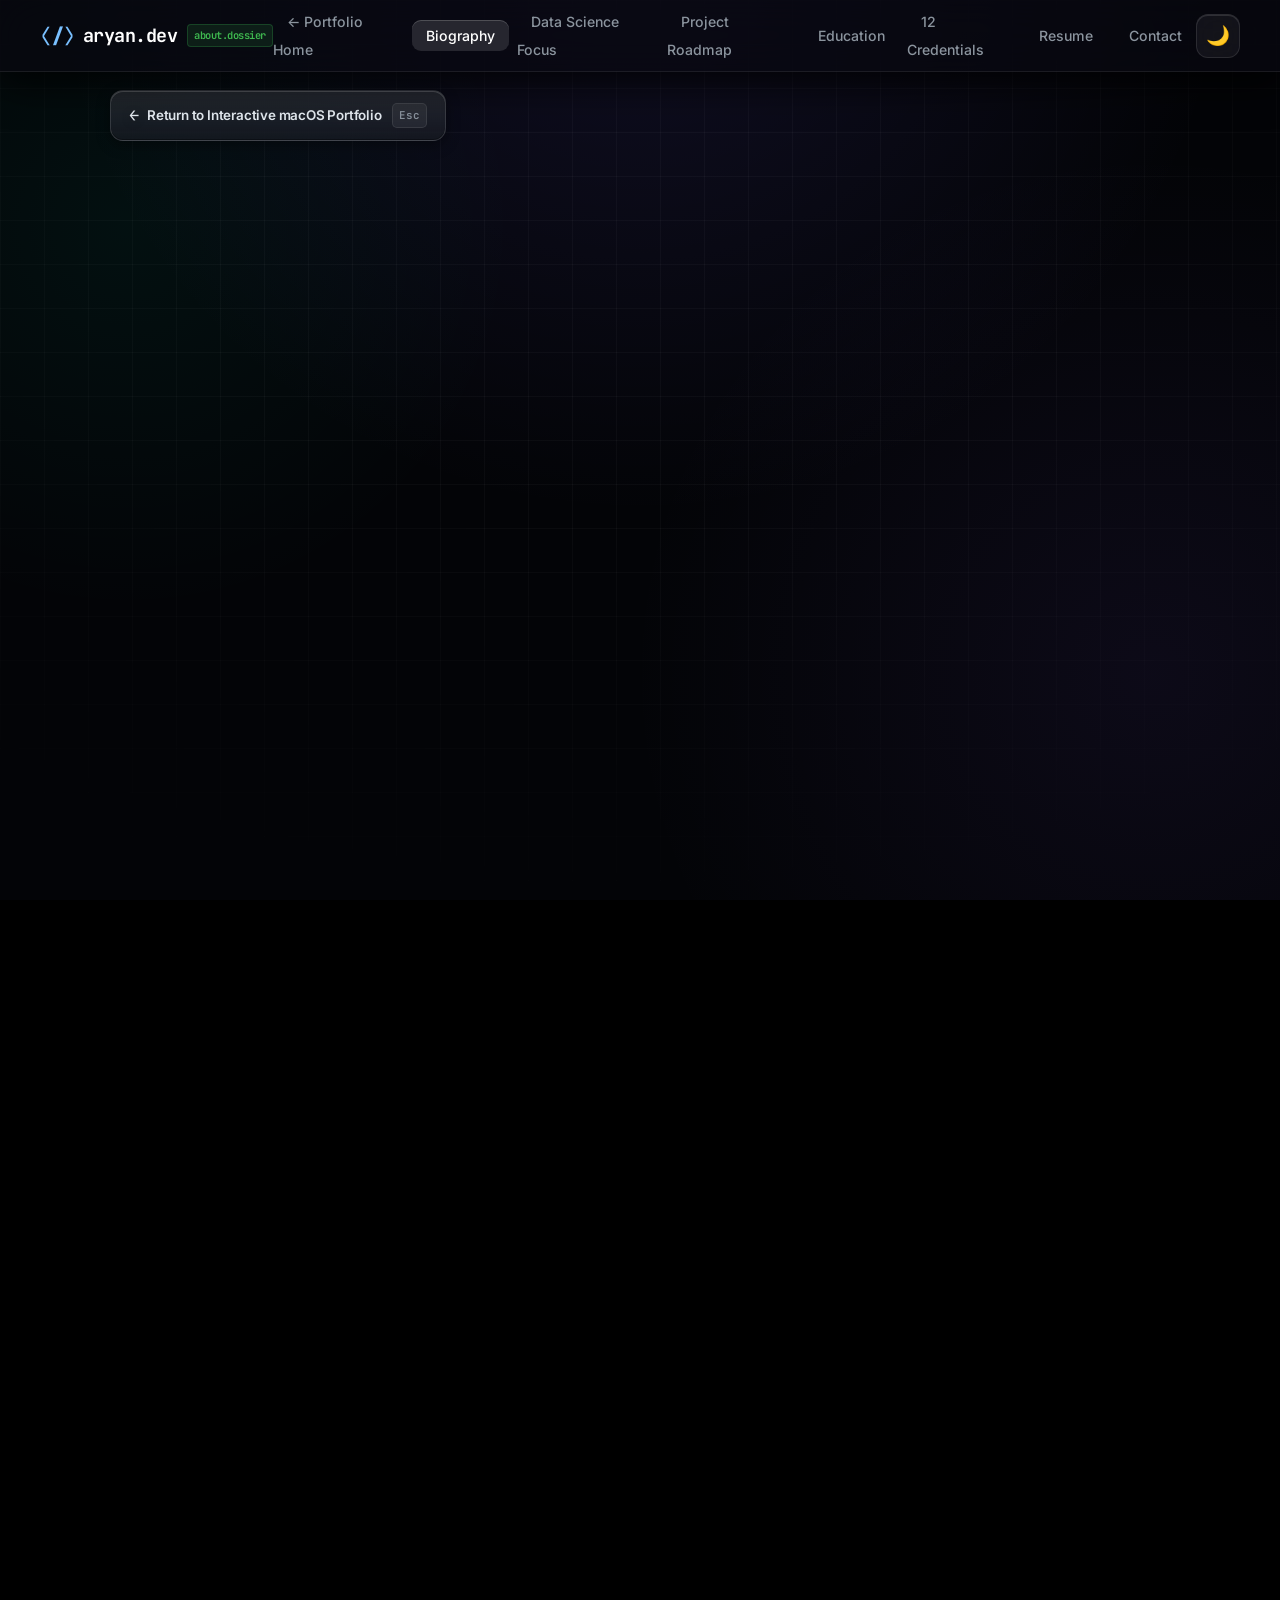
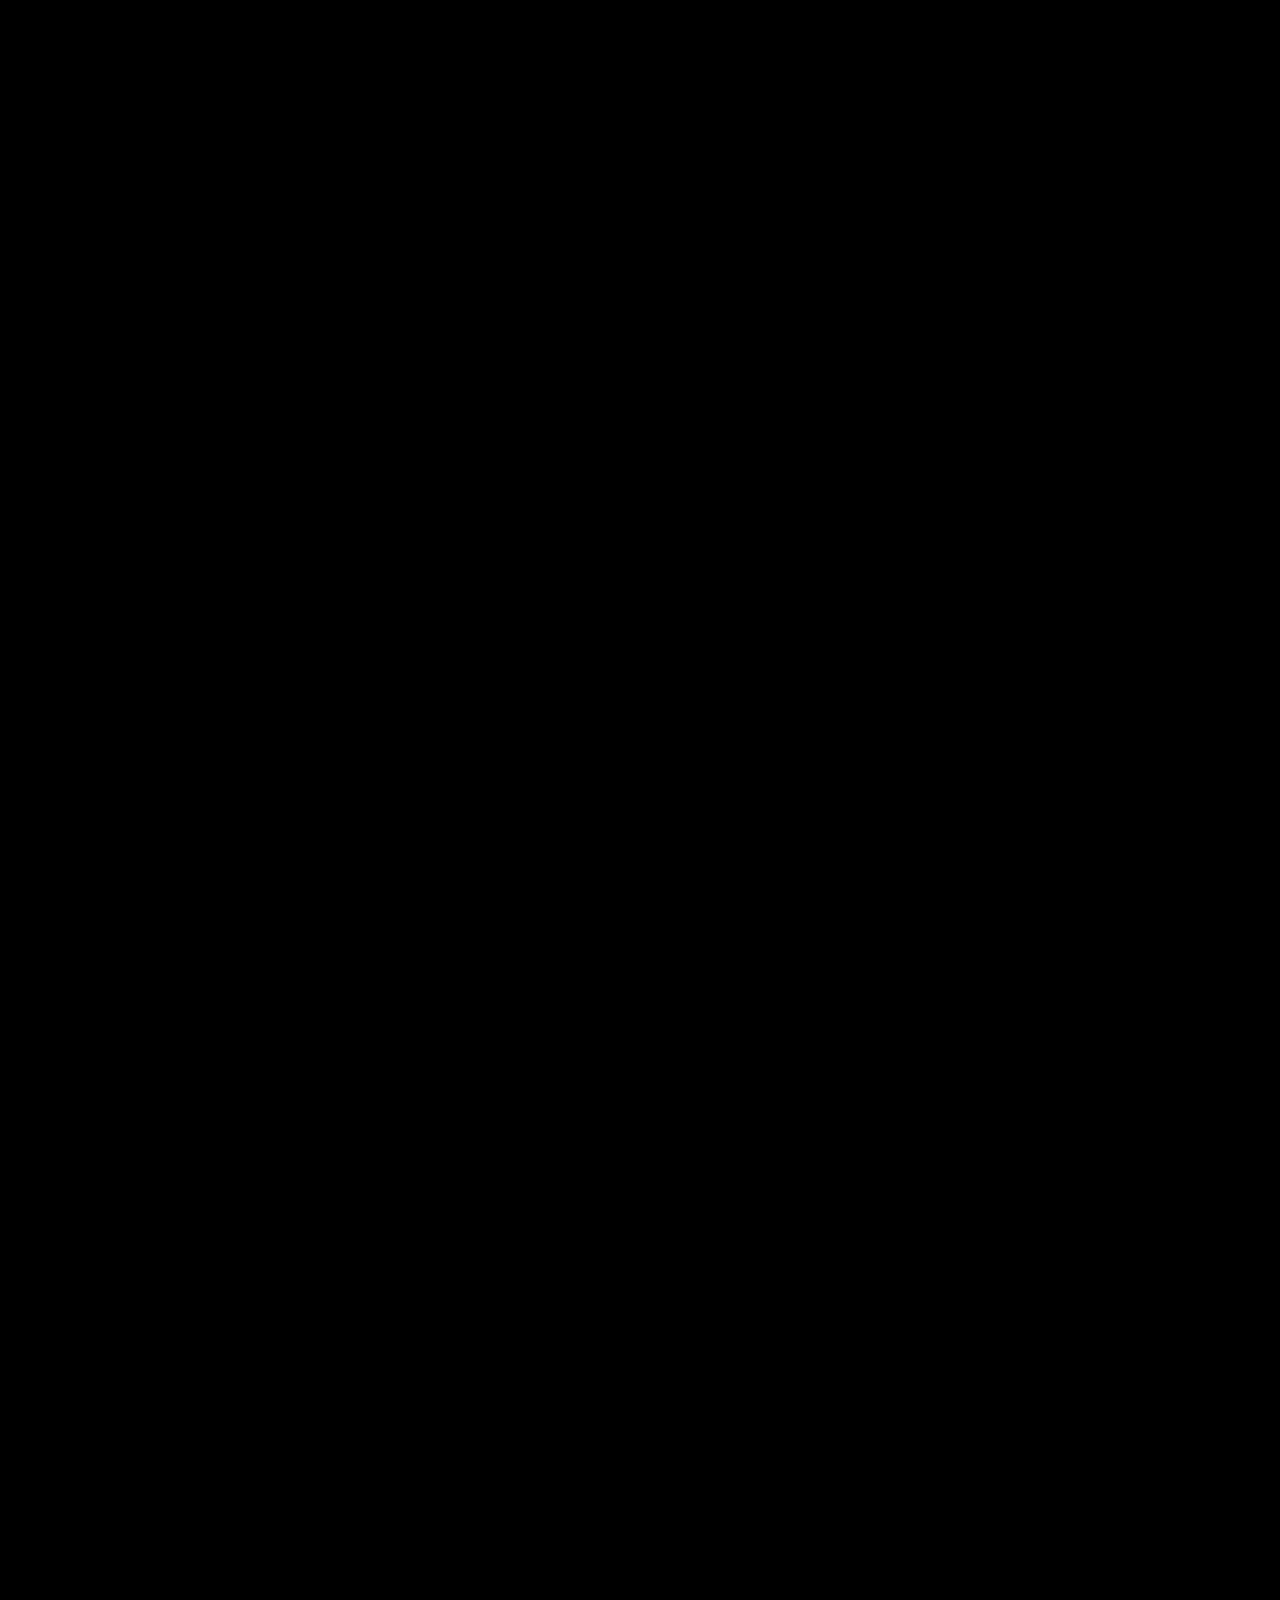
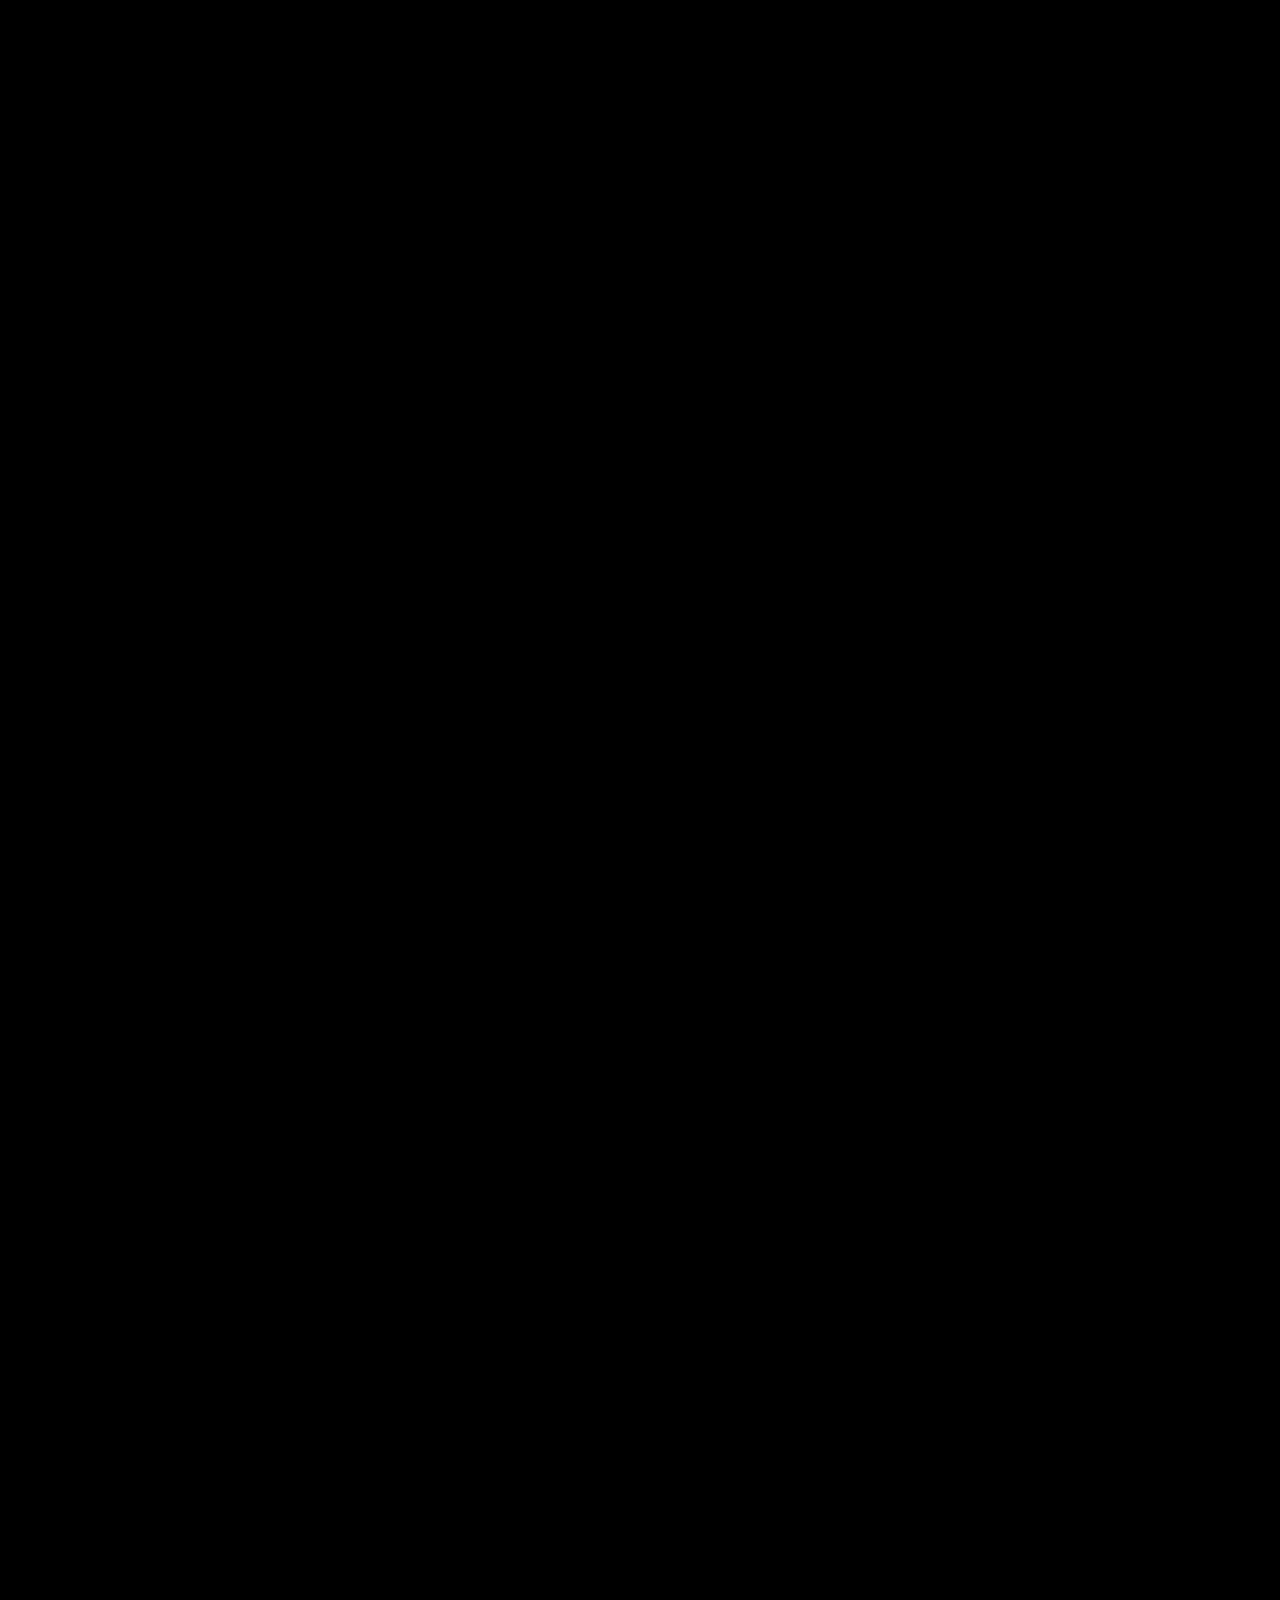
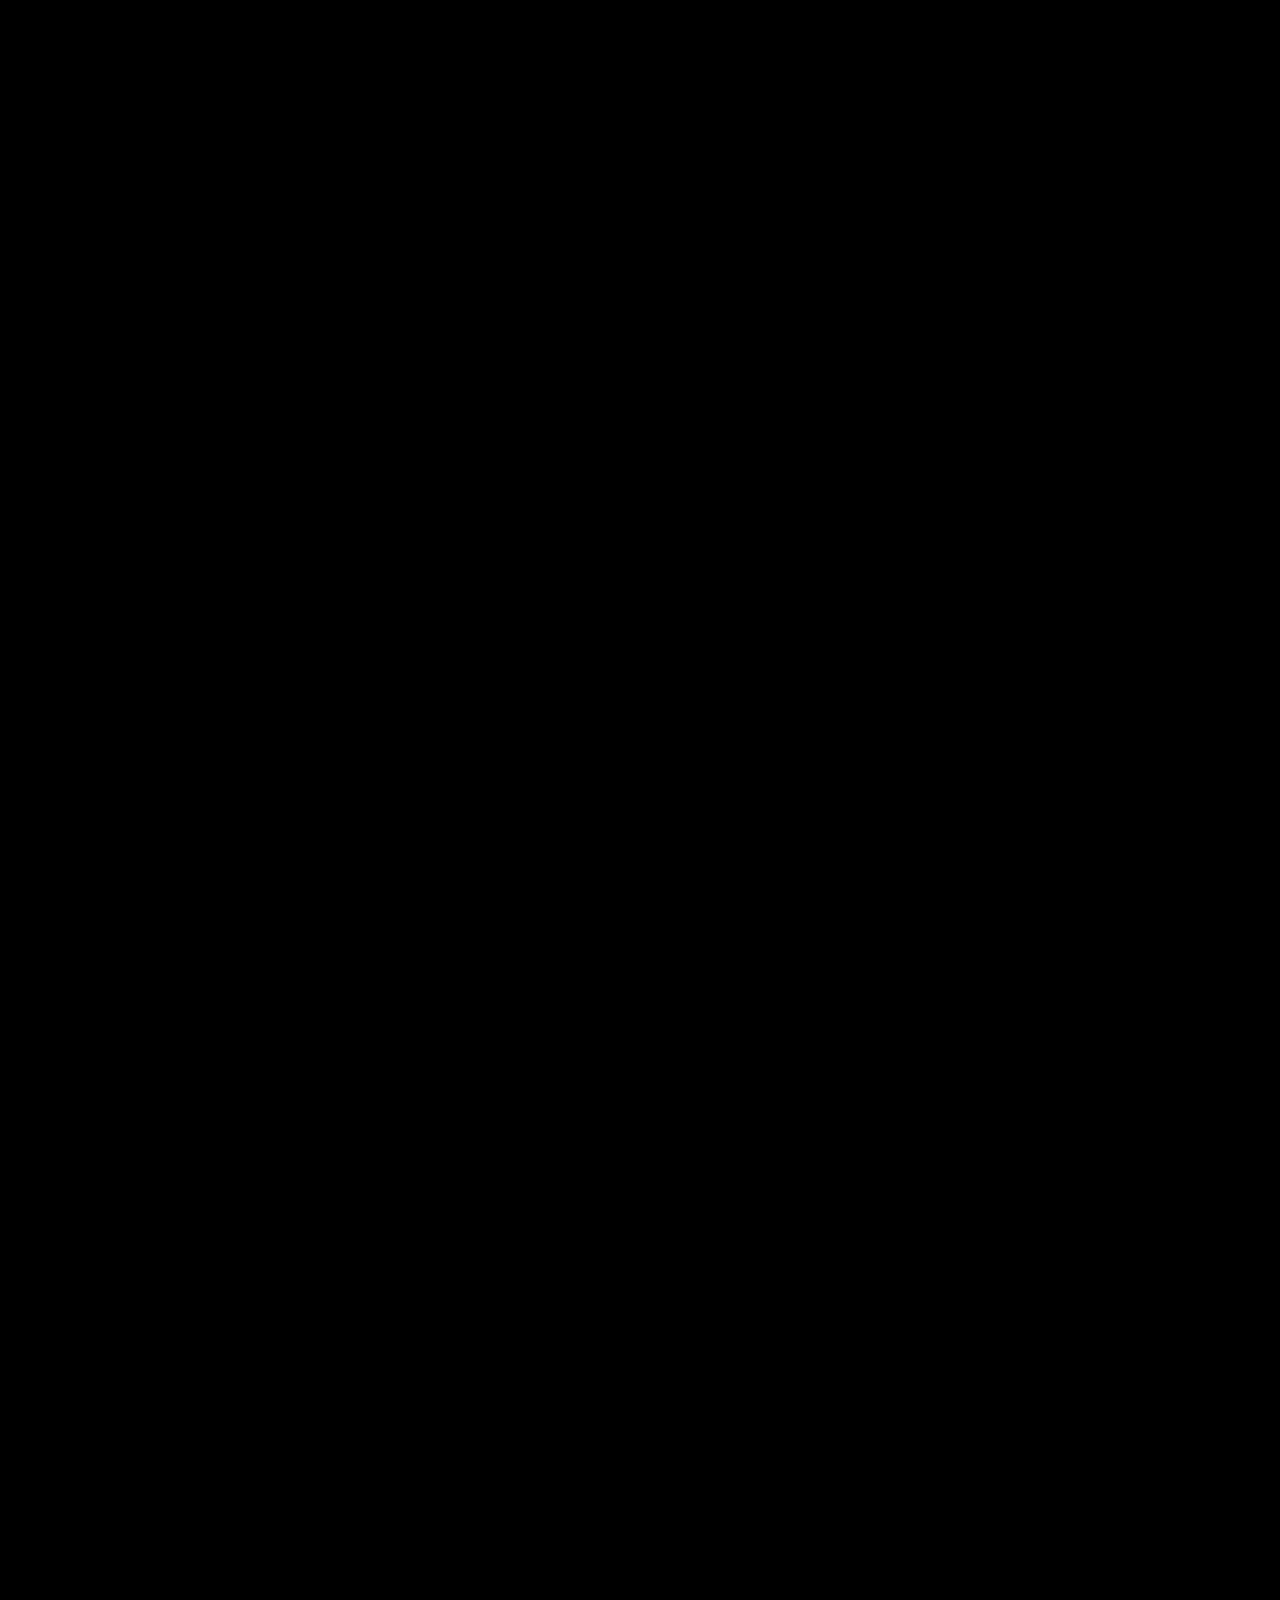
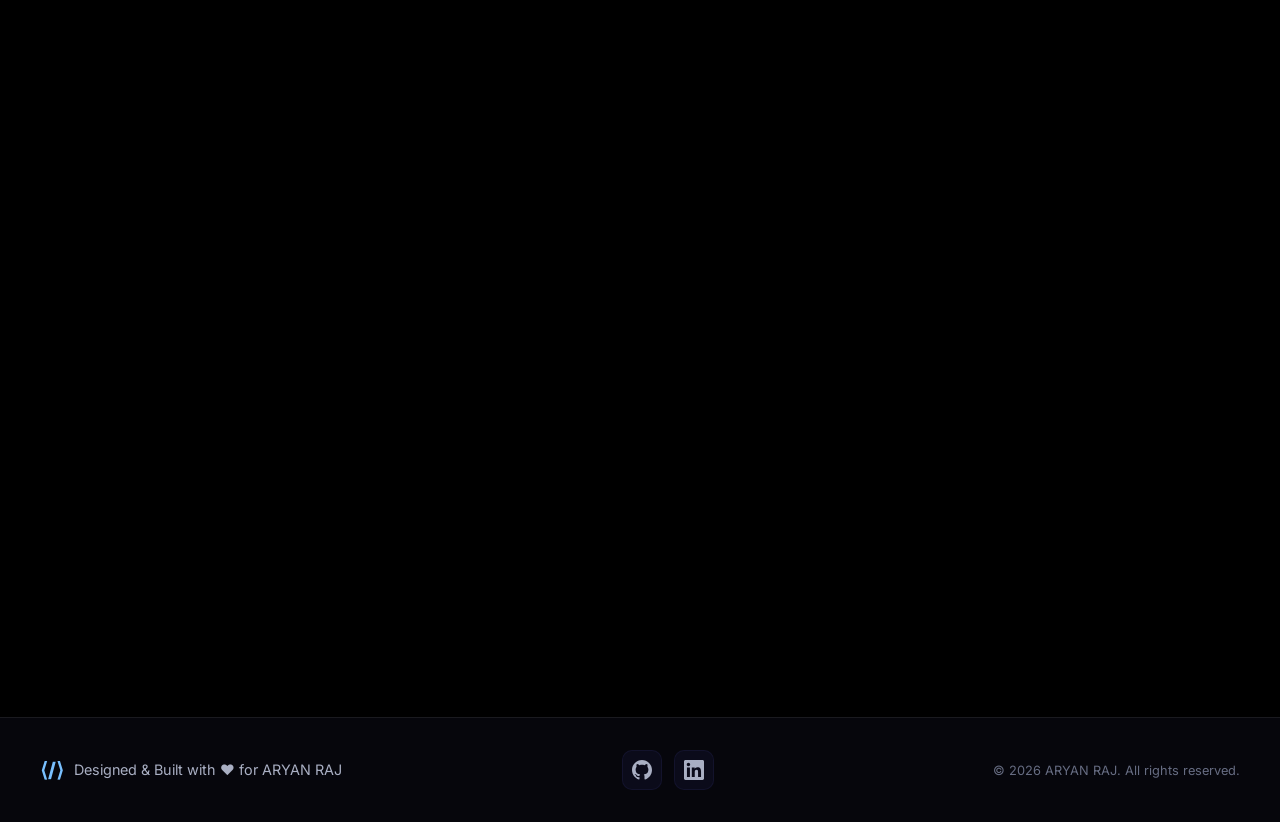
==== about.html @ e229675c "Add resume section, terminal resume modal viewer, Data Science career roadmap, and standalone about." ====
<!DOCTYPE html>
<html lang="en" data-theme="dark">

<head>
    <meta charset="UTF-8">
    <meta name="viewport" content="width=device-width, initial-scale=1.0, maximum-scale=5.0, viewport-fit=cover">
    <meta http-equiv="X-Content-Type-Options" content="nosniff">
    <meta name="referrer" content="strict-origin-when-cross-origin">
    <meta http-equiv="Permissions-Policy" content="camera=(), microphone=(), geolocation=()">
    <meta name="theme-color" content="#030407">
    <meta name="apple-mobile-web-app-capable" content="yes">
    <meta name="apple-mobile-web-app-status-bar-style" content="black-translucent">
    <meta name="description"
        content="Professional biography and career dossier of Aryan Raj — Aspiring Data Scientist, Data Analyst, and Software Engineer. B.Tech CSE (8.0 CGPA) at Techno India University, based in Noida Alpha 2.">
    <title>About Aryan Raj | Data Science, Analytics & Engineering Dossier</title>
    <link rel="preconnect" href="https://fonts.googleapis.com">
    <link rel="preconnect" href="https://fonts.gstatic.com" crossorigin>
    <link
        href="https://fonts.googleapis.com/css2?family=Fira+Code:wght@400;500;600;700&family=Inter:wght@300;400;500;600;700;800&family=JetBrains+Mono:wght@400;500;600;700&display=swap"
        rel="stylesheet">
    <link rel="icon" type="image/svg+xml" href="favicon.svg">
    <link rel="alternate icon" href="favicon.svg">
    <link rel="stylesheet" href="style.css">
</head>

<body>
    <!-- Clean High-Performance macOS / Vercel Grid Background (Zero Lag) -->
    <div class="bg-clean-grid">
        <div class="ambient-glow"></div>
        <div class="grid-mesh"></div>
    </div>

    <!-- Navigation Bar -->
    <nav class="navbar glass" id="navbar">
        <div class="nav-brand">
            <span class="brand-icon">⟨/⟩</span>
            <span class="brand-text">aryan.dev</span>
            <span class="brand-badge">about.dossier</span>
        </div>
        <ul class="nav-links" id="navLinks">
            <li><a href="index.html#home" class="nav-link">← Portfolio Home</a></li>
            <li><a href="#dossier-bio" class="nav-link active">Biography</a></li>
            <li><a href="#dossier-ds" class="nav-link">Data Science Focus</a></li>
            <li><a href="#dossier-roadmap" class="nav-link">Project Roadmap</a></li>
            <li><a href="#dossier-education" class="nav-link">Education</a></li>
            <li><a href="#dossier-credentials" class="nav-link">12 Credentials</a></li>
            <li><a href="#dossier-resume" class="nav-link">Resume</a></li>
            <li><a href="#dossier-contact" class="nav-link">Contact</a></li>
        </ul>
        <div class="nav-actions">
            <button class="theme-toggle glass-btn" id="themeToggle" aria-label="Toggle theme">
                <span class="toggle-icon">🌙</span>
            </button>
            <button class="hamburger" id="hamburger" aria-label="Menu">
                <span></span><span></span><span></span>
            </button>
        </div>
    </nav>

    <!-- Main Container -->
    <main class="about-main-wrapper" style="padding-top: 90px; padding-bottom: 70px;">
        <div class="section-container" style="max-width: 1100px; margin: 0 auto; padding: 0 20px;">

            <!-- Back to Portfolio Bar -->
            <div style="margin-bottom: 24px;">
                <a href="index.html" class="btn-crystal ripple-btn" style="display: inline-flex; align-items: center; gap: 8px; font-size: 0.84rem;">
                    <span class="btn-icon">←</span>
                    <span class="btn-text">Return to Interactive macOS Portfolio</span>
                    <span class="btn-kbd">Esc</span>
                </a>
            </div>

            <!-- Hero Dossier Header -->
            <div class="glass-card reveal-up" style="margin-bottom: 35px; border: 1px solid rgba(56, 189, 248, 0.22); overflow: hidden;">
                <div class="mac-window-bar">
                    <div class="mac-dots">
                        <span class="mac-dot red"></span>
                        <span class="mac-dot yellow"></span>
                        <span class="mac-dot green"></span>
                    </div>
                    <span class="mac-path">~/dossier/aryan_raj_profile.json</span>
                    <span class="mac-tag">Verified Professional Profile</span>
                </div>

                <div style="padding: 32px 30px;">
                    <div style="display: flex; flex-wrap: wrap; align-items: center; justify-content: space-between; gap: 20px; margin-bottom: 24px;">
                        <div>
                            <span class="section-tag glass" style="display: inline-flex; margin-bottom: 12px; font-size: 0.78rem;">
                                🎯 PRIMARY FOCUS: DATA SCIENCE &amp; ANALYTICS ENGINEERING
                            </span>
                            <h1 style="font-size: clamp(2rem, 4vw, 2.8rem); font-weight: 800; color: #ffffff; letter-spacing: -0.02em; margin-bottom: 8px;">
                                ARYAN RAJ
                            </h1>
                            <p style="font-size: 1.08rem; color: #38bdf8; font-weight: 500; font-family: 'JetBrains Mono', monospace;">
                                Aspiring Data Scientist • Data Analyst • Machine Learning Engineer
                            </p>
                        </div>
                        <div style="display: flex; flex-wrap: wrap; gap: 10px;">
                            <a href="resume_aryan_raj.jpg" download="Aryan_Raj_Resume.jpg" class="btn-crystal primary ripple-btn">
                                <span class="btn-icon">📥</span>
                                <span class="btn-text">Download Resume</span>
                                <span class="btn-kbd">⌘D</span>
                            </a>
                            <a href="#dossier-resume" class="btn-crystal secondary ripple-btn">
                                <span class="btn-icon">📄</span>
                                <span class="btn-text">View Document</span>
                            </a>
                        </div>
                    </div>

                    <!-- Key Metrics Grid -->
                    <div style="display: grid; grid-template-columns: repeat(auto-fit, minmax(210px, 1fr)); gap: 14px; margin-top: 10px;">
                        <div style="padding: 16px; border-radius: 10px; background: rgba(255, 255, 255, 0.02); border: 1px solid rgba(255, 255, 255, 0.06);">
                            <div style="font-size: 0.76rem; color: #94a3b8; font-family: 'JetBrains Mono', monospace; margin-bottom: 4px;">INSTITUTION</div>
                            <div style="font-size: 0.96rem; font-weight: 600; color: #f8fafc;">Techno India University</div>
                            <div style="font-size: 0.78rem; color: #64748b;">B.Tech CSE (2022–2026)</div>
                        </div>

                        <div style="padding: 16px; border-radius: 10px; background: rgba(255, 255, 255, 0.02); border: 1px solid rgba(255, 255, 255, 0.06);">
                            <div style="font-size: 0.76rem; color: #94a3b8; font-family: 'JetBrains Mono', monospace; margin-bottom: 4px;">ACADEMIC STANDING</div>
                            <div style="font-size: 0.96rem; font-weight: 600; color: #34d399;">8.0 / 10 CGPA</div>
                            <div style="font-size: 0.78rem; color: #64748b;">7th Semester Active</div>
                        </div>

                        <div style="padding: 16px; border-radius: 10px; background: rgba(255, 255, 255, 0.02); border: 1px solid rgba(255, 255, 255, 0.06);">
                            <div style="font-size: 0.76rem; color: #94a3b8; font-family: 'JetBrains Mono', monospace; margin-bottom: 4px;">CURRENT LOCATION</div>
                            <div style="font-size: 0.96rem; font-weight: 600; color: #f8fafc;">Noida, Alpha 2, India</div>
                            <div style="font-size: 0.78rem; color: #64748b;">Open to Relocation / Hybrid / Remote</div>
                        </div>

                        <div style="padding: 16px; border-radius: 10px; background: rgba(255, 255, 255, 0.02); border: 1px solid rgba(255, 255, 255, 0.06);">
                            <div style="font-size: 0.76rem; color: #94a3b8; font-family: 'JetBrains Mono', monospace; margin-bottom: 4px;">VERIFIED CREDENTIALS</div>
                            <div style="font-size: 0.96rem; font-weight: 600; color: #818cf8;">12 Certifications</div>
                            <div style="font-size: 0.78rem; color: #64748b;">IIT BHU, IBM, Tata, Siemens, HPE</div>
                        </div>
                    </div>
                </div>
            </div>

            <!-- Section 1: Executive Professional Biography -->
            <section id="dossier-bio" style="margin-bottom: 45px;">
                <div class="glass-card reveal-up" style="padding: 30px;">
                    <div class="mac-window-bar" style="margin: -30px -30px 24px -30px;">
                        <div class="mac-dots">
                            <span class="mac-dot red"></span>
                            <span class="mac-dot yellow"></span>
                            <span class="mac-dot green"></span>
                        </div>
                        <span class="mac-path">~/biography/executive_summary.md</span>
                        <span class="mac-tag">About Aryan Raj</span>
                    </div>

                    <h2 style="font-size: 1.55rem; font-weight: 700; color: #ffffff; margin-bottom: 16px;">
                        Engineering with Precision: From Raw Data to Strategic Intelligence
                    </h2>

                    <div style="font-size: 0.96rem; color: #cbd5e1; line-height: 1.8; display: flex; flex-direction: column; gap: 16px;">
                        <p>
                            Hello! I am <strong style="color: #38bdf8;">Aryan Raj</strong>, a final-year Computer Science &amp; Engineering undergraduate (7th Semester) at <strong style="color: #ffffff;">Techno India University</strong> with an academic record of <strong style="color: #34d399;">8.0 CGPA</strong>, currently residing in <strong style="color: #ffffff;">Noida, Alpha 2, India</strong>.
                        </p>
                        <p>
                            Over the course of my engineering journey, I have cultivated a strong foundation in both core software engineering principles and modern data systems. While I have built full-stack applications and explored distributed architectures, my true passion and technical dedication lie in <strong style="color: #ffffff;">Data Science, Data Analytics, and Machine Learning</strong>.
                        </p>
                        <p>
                            In today's digital landscape, enterprise systems generate an unprecedented volume of data. However, data without context, structure, and rigorous statistical modeling is merely overhead. My engineering focus is centered on converting complex, unstructured datasets into clean, actionable intelligence that drives high-stakes business decisions, uncovers behavioral anomalies, and automates predictive workflows.
                        </p>
                        <div style="padding: 18px 22px; border-radius: 10px; background: rgba(56, 189, 248, 0.05); border-left: 3px solid #38bdf8; margin: 8px 0;">
                            <span style="font-size: 0.95rem; font-style: italic; color: #e2e8f0;">
                                "My goal is not merely to train machine learning models, but to construct robust, interpretable analytical pipelines that solve genuine business problems with measurable impact."
                            </span>
                        </div>
                        <p>
                            With hands-on experience gained from prestigious programs including the <strong style="color: #ffffff;">Eisystems &amp; IIT BHU Artificial Intelligence Internship (Grade A)</strong>, <strong style="color: #ffffff;">IBM AI &amp; Prompt Engineering certification</strong>, and <strong style="color: #ffffff;">Tata Group Business &amp; Data Analytics Simulation</strong>, I bring an analytical, disciplined, and code-first mindset to modern data teams.
                        </p>
                    </div>
                </div>
            </section>

            <!-- Section 2: Data Science & Analytics Engineering Arsenal -->
            <section id="dossier-ds" style="margin-bottom: 45px;">
                <div class="glass-card reveal-up" style="padding: 30px;">
                    <div class="mac-window-bar" style="margin: -30px -30px 24px -30px;">
                        <div class="mac-dots">
                            <span class="mac-dot red"></span>
                            <span class="mac-dot yellow"></span>
                            <span class="mac-dot green"></span>
                        </div>
                        <span class="mac-path">~/specialization/data_science_arsenal.py</span>
                        <span class="mac-tag">Technical Competencies</span>
                    </div>

                    <div style="margin-bottom: 24px;">
                        <span class="section-tag glass" style="margin-bottom: 10px; display: inline-flex;">The Technical Foundation</span>
                        <h2 style="font-size: 1.55rem; font-weight: 700; color: #ffffff; margin-bottom: 10px;">
                            Why Data Science &amp; Data Analytics?
                        </h2>
                        <p style="font-size: 0.94rem; color: #94a3b8; line-height: 1.65;">
                            My technical toolkit is specifically structured around the end-to-end data lifecycle: from ingestion, cleaning, and exploratory data analysis (EDA), through statistical modeling, feature engineering, and predictive deployment.
                        </p>
                    </div>

                    <!-- 5 Technical Pillars -->
                    <div style="display: grid; grid-template-columns: repeat(auto-fit, minmax(280px, 1fr)); gap: 18px; margin-bottom: 24px;">
                        <!-- Pillar 1: Python & Scientific Computing -->
                        <div class="ds-pillar" style="background: rgba(255, 255, 255, 0.02); border: 1px solid rgba(255, 255, 255, 0.08); padding: 22px; border-radius: 12px;">
                            <div class="pillar-icon">🐍</div>
                            <h3 style="font-size: 1.05rem; font-weight: 700; color: #38bdf8; margin-bottom: 8px;">1. Python &amp; Scientific Stack</h3>
                            <p style="font-size: 0.86rem; color: #cbd5e1; line-height: 1.6; margin-bottom: 12px;">
                                Proficient in writing vectorized, high-performance data processing pipelines using Python's primary computational packages.
                            </p>
                            <div class="skill-tags" style="display: flex; flex-wrap: wrap; gap: 6px;">
                                <span class="skill-tag">Python 3.12</span>
                                <span class="skill-tag">Pandas</span>
                                <span class="skill-tag">NumPy</span>
                                <span class="skill-tag">SciPy</span>
                                <span class="skill-tag">Jupyter Labs</span>
                            </div>
                        </div>

                        <!-- Pillar 2: SQL & Database Engineering -->
                        <div class="ds-pillar" style="background: rgba(255, 255, 255, 0.02); border: 1px solid rgba(255, 255, 255, 0.08); padding: 22px; border-radius: 12px;">
                            <div class="pillar-icon">💾</div>
                            <h3 style="font-size: 1.05rem; font-weight: 700; color: #34d399; margin-bottom: 8px;">2. Advanced SQL &amp; Data Warehousing</h3>
                            <p style="font-size: 0.86rem; color: #cbd5e1; line-height: 1.6; margin-bottom: 12px;">
                                Writing robust analytical SQL queries, executing complex multi-table joins, window functions, CTEs, and aggregation pipelines.
                            </p>
                            <div class="skill-tags" style="display: flex; flex-wrap: wrap; gap: 6px;">
                                <span class="skill-tag">PostgreSQL</span>
                                <span class="skill-tag">MySQL</span>
                                <span class="skill-tag">Window Functions</span>
                                <span class="skill-tag">CTEs</span>
                                <span class="skill-tag">Query Optimization</span>
                            </div>
                        </div>

                        <!-- Pillar 3: Data Visualization & BI -->
                        <div class="ds-pillar" style="background: rgba(255, 255, 255, 0.02); border: 1px solid rgba(255, 255, 255, 0.08); padding: 22px; border-radius: 12px;">
                            <div class="pillar-icon">📊</div>
                            <h3 style="font-size: 1.05rem; font-weight: 700; color: #f59e0b; margin-bottom: 8px;">3. Data Visualization &amp; BI</h3>
                            <p style="font-size: 0.86rem; color: #cbd5e1; line-height: 1.6; margin-bottom: 12px;">
                                Communicating quantitative insights visually through interactive dashboards and publication-grade statistical charts.
                            </p>
                            <div class="skill-tags" style="display: flex; flex-wrap: wrap; gap: 6px;">
                                <span class="skill-tag">Matplotlib</span>
                                <span class="skill-tag">Seaborn</span>
                                <span class="skill-tag">Plotly</span>
                                <span class="skill-tag">Power BI</span>
                                <span class="skill-tag">KPI Dashboards</span>
                            </div>
                        </div>

                        <!-- Pillar 4: Applied Machine Learning -->
                        <div class="ds-pillar" style="background: rgba(255, 255, 255, 0.02); border: 1px solid rgba(255, 255, 255, 0.08); padding: 22px; border-radius: 12px;">
                            <div class="pillar-icon">🧠</div>
                            <h3 style="font-size: 1.05rem; font-weight: 700; color: #818cf8; margin-bottom: 8px;">4. Applied Machine Learning</h3>
                            <p style="font-size: 0.86rem; color: #cbd5e1; line-height: 1.6; margin-bottom: 12px;">
                                Supervised and unsupervised learning, hyperparameter tuning, model evaluation (ROC-AUC, F1-Score, RMSE), and feature importance.
                            </p>
                            <div class="skill-tags" style="display: flex; flex-wrap: wrap; gap: 6px;">
                                <span class="skill-tag">Scikit-Learn</span>
                                <span class="skill-tag">Linear / Logistic Reg</span>
                                <span class="skill-tag">Random Forests</span>
                                <span class="skill-tag">K-Means</span>
                                <span class="skill-tag">Cross-Validation</span>
                            </div>
                        </div>

                        <!-- Pillar 5: Generative AI & Automation -->
                        <div class="ds-pillar" style="background: rgba(255, 255, 255, 0.02); border: 1px solid rgba(255, 255, 255, 0.08); padding: 22px; border-radius: 12px;">
                            <div class="pillar-icon">⚡</div>
                            <h3 style="font-size: 1.05rem; font-weight: 700; color: #ec4899; margin-bottom: 8px;">5. AI Integration &amp; Automation</h3>
                            <p style="font-size: 0.86rem; color: #cbd5e1; line-height: 1.6; margin-bottom: 12px;">
                                Integrating modern LLM APIs, vector representations, retrieval-augmented systems, and automated web scrapers for real-time intelligence.
                            </p>
                            <div class="skill-tags" style="display: flex; flex-wrap: wrap; gap: 6px;">
                                <span class="skill-tag">Gemini API</span>
                                <span class="skill-tag">OpenAI API</span>
                                <span class="skill-tag">Prompt Engineering</span>
                                <span class="skill-tag">BeautifulSoup</span>
                                <span class="skill-tag">REST APIs</span>
                            </div>
                        </div>
                    </div>
                </div>
            </section>

            <!-- Section 3: Strategic Data Science & Analytics Project Roadmap -->
            <section id="dossier-roadmap" style="margin-bottom: 45px;">
                <div class="glass-card reveal-up" style="padding: 30px;">
                    <div class="mac-window-bar" style="margin: -30px -30px 24px -30px;">
                        <div class="mac-dots">
                            <span class="mac-dot red"></span>
                            <span class="mac-dot yellow"></span>
                            <span class="mac-dot green"></span>
                        </div>
                        <span class="mac-path">~/roadmap/data_science_portfolio_projects.py</span>
                        <span class="mac-tag">Active &amp; Planned Initiatives</span>
                    </div>

                    <div style="margin-bottom: 24px;">
                        <span class="section-tag glass" style="margin-bottom: 10px; display: inline-flex;">Hands-On Engineering</span>
                        <h2 style="font-size: 1.55rem; font-weight: 700; color: #ffffff; margin-bottom: 10px;">
                            Data Science &amp; Analytics Project Roadmap
                        </h2>
                        <p style="font-size: 0.94rem; color: #94a3b8; line-height: 1.65;">
                            Because my primary career objective is securing high-impact roles as a <strong style="color: #ffffff;">Data Scientist</strong> or <strong style="color: #ffffff;">Data Analyst</strong>, I am actively engineering specialized end-to-end analytical solutions demonstrating full mastery of the data lifecycle.
                        </p>
                    </div>

                    <div style="display: grid; grid-template-columns: repeat(auto-fit, minmax(320px, 1fr)); gap: 20px;">
                        <!-- Project 1 -->
                        <div style="padding: 22px; border-radius: 12px; background: rgba(56, 189, 248, 0.03); border: 1px solid rgba(56, 189, 248, 0.16);">
                            <div style="display: flex; align-items: center; justify-content: space-between; margin-bottom: 12px;">
                                <span style="font-size: 0.78rem; font-family: 'JetBrains Mono', monospace; color: #38bdf8; font-weight: 600;">PROJECT 01 • PREDICTIVE ML</span>
                                <span style="font-size: 0.74rem; background: rgba(56, 189, 248, 0.12); color: #38bdf8; padding: 2px 8px; border-radius: 12px;">In Active Build</span>
                            </div>
                            <h3 style="font-size: 1.15rem; font-weight: 700; color: #ffffff; margin-bottom: 8px;">
                                Customer Churn &amp; Lifetime Value Prediction Engine
                            </h3>
                            <p style="font-size: 0.88rem; color: #94a3b8; line-height: 1.6; margin-bottom: 14px;">
                                An end-to-end predictive modeling system analyzing customer transaction history, contract length, and support logs to identify churn risks with precision. Includes feature attribution via SHAP values and an interactive web dashboard for business stakeholders.
                            </p>
                            <div style="font-size: 0.82rem; color: #cbd5e1; font-family: 'JetBrains Mono', monospace; margin-bottom: 10px;">
                                <strong style="color: #38bdf8;">Stack:</strong> Python • Pandas • Scikit-Learn • XGBoost • Seaborn • Streamlit
                            </div>
                        </div>

                        <!-- Project 2 -->
                        <div style="padding: 22px; border-radius: 12px; background: rgba(52, 211, 153, 0.03); border: 1px solid rgba(52, 211, 153, 0.16);">
                            <div style="display: flex; align-items: center; justify-content: space-between; margin-bottom: 12px;">
                                <span style="font-size: 0.78rem; font-family: 'JetBrains Mono', monospace; color: #34d399; font-weight: 600;">PROJECT 02 • ANALYTICS &amp; SQL</span>
                                <span style="font-size: 0.74rem; background: rgba(52, 211, 153, 0.12); color: #34d399; padding: 2px 8px; border-radius: 12px;">ETL &amp; Warehousing</span>
                            </div>
                            <h3 style="font-size: 1.15rem; font-weight: 700; color: #ffffff; margin-bottom: 8px;">
                                Enterprise Sales Intelligence &amp; Revenue Forecasting Pipeline
                            </h3>
                            <p style="font-size: 0.88rem; color: #94a3b8; line-height: 1.6; margin-bottom: 14px;">
                                Relational data pipeline built on PostgreSQL featuring optimized CTEs and window queries to calculate rolling revenue, customer acquisition cost (CAC), and cohort retention. Integrated with statistical time-series forecasting to model projected Q4 revenue.
                            </p>
                            <div style="font-size: 0.82rem; color: #cbd5e1; font-family: 'JetBrains Mono', monospace; margin-bottom: 10px;">
                                <strong style="color: #34d399;">Stack:</strong> PostgreSQL • Advanced SQL • Pandas • Statsmodels • Power BI
                            </div>
                        </div>

                        <!-- Project 3 -->
                        <div style="padding: 22px; border-radius: 12px; background: rgba(129, 140, 248, 0.03); border: 1px solid rgba(129, 140, 248, 0.16);">
                            <div style="display: flex; align-items: center; justify-content: space-between; margin-bottom: 12px;">
                                <span style="font-size: 0.78rem; font-family: 'JetBrains Mono', monospace; color: #818cf8; font-weight: 600;">PROJECT 03 • GENAI &amp; RAG</span>
                                <span style="font-size: 0.74rem; background: rgba(129, 140, 248, 0.12); color: #818cf8; padding: 2px 8px; border-radius: 12px;">AI Assistant</span>
                            </div>
                            <h3 style="font-size: 1.15rem; font-weight: 700; color: #ffffff; margin-bottom: 8px;">
                                Autonomous Financial Document Query &amp; Synthesis System
                            </h3>
                            <p style="font-size: 0.88rem; color: #94a3b8; line-height: 1.6; margin-bottom: 14px;">
                                A Retrieval-Augmented Generation (RAG) assistant empowering analysts to query dense annual earnings reports, CSV datasets, and corporate filings using natural language queries, delivering cited metric extraction and tabular summaries.
                            </p>
                            <div style="font-size: 0.82rem; color: #cbd5e1; font-family: 'JetBrains Mono', monospace; margin-bottom: 10px;">
                                <strong style="color: #818cf8;">Stack:</strong> Python • Gemini API • Vector Search • LangChain • FastAPI
                            </div>
                        </div>

                        <!-- Project 4 -->
                        <div style="padding: 22px; border-radius: 12px; background: rgba(245, 158, 11, 0.03); border: 1px solid rgba(245, 158, 11, 0.16);">
                            <div style="display: flex; align-items: center; justify-content: space-between; margin-bottom: 12px;">
                                <span style="font-size: 0.78rem; font-family: 'JetBrains Mono', monospace; color: #f59e0b; font-weight: 600;">PROJECT 04 • WEB SCRAPING &amp; NLP</span>
                                <span style="font-size: 0.74rem; background: rgba(245, 158, 11, 0.12); color: #f59e0b; padding: 2px 8px; border-radius: 12px;">Market Intelligence</span>
                            </div>
                            <h3 style="font-size: 1.15rem; font-weight: 700; color: #ffffff; margin-bottom: 8px;">
                                Real-Time E-Commerce Sentiment &amp; Price Optimization Engine
                            </h3>
                            <p style="font-size: 0.88rem; color: #94a3b8; line-height: 1.6; margin-bottom: 14px;">
                                Automated web crawler scraping consumer product feedback and pricing shifts across e-commerce categories. Runs natural language sentiment classification to correlate customer satisfaction ratings with price elasticity thresholds.
                            </p>
                            <div style="font-size: 0.82rem; color: #cbd5e1; font-family: 'JetBrains Mono', monospace; margin-bottom: 10px;">
                                <strong style="color: #f59e0b;">Stack:</strong> Python • BeautifulSoup • NLTK / VADER • SQLite • Plotly
                            </div>
                        </div>
                    </div>
                </div>
            </section>

            <!-- Section 4: Academic Background & Institutional Foundation -->
            <section id="dossier-education" style="margin-bottom: 45px;">
                <div class="glass-card reveal-up" style="padding: 30px;">
                    <div class="mac-window-bar" style="margin: -30px -30px 24px -30px;">
                        <div class="mac-dots">
                            <span class="mac-dot red"></span>
                            <span class="mac-dot yellow"></span>
                            <span class="mac-dot green"></span>
                        </div>
                        <span class="mac-path">~/academics/techno_india_university.json</span>
                        <span class="mac-tag">Verified Degree Program</span>
                    </div>

                    <div style="margin-bottom: 24px;">
                        <span class="section-tag glass" style="margin-bottom: 10px; display: inline-flex;">Academic Credibility</span>
                        <h2 style="font-size: 1.55rem; font-weight: 700; color: #ffffff; margin-bottom: 10px;">
                            Academic Background &amp; Engineering Education
                        </h2>
                    </div>

                    <div style="padding: 24px; border-radius: 12px; background: rgba(255, 255, 255, 0.02); border: 1px solid rgba(255, 255, 255, 0.08); margin-bottom: 20px;">
                        <div style="display: flex; flex-wrap: wrap; justify-content: space-between; align-items: flex-start; gap: 14px; margin-bottom: 14px;">
                            <div>
                                <h3 style="font-size: 1.25rem; font-weight: 700; color: #ffffff;">Bachelor of Technology (B.Tech)</h3>
                                <div style="font-size: 1rem; color: #38bdf8; font-weight: 500;">Computer Science &amp; Engineering</div>
                                <div style="font-size: 0.88rem; color: #cbd5e1; margin-top: 4px;">Techno India University</div>
                            </div>
                            <div style="text-align: right;">
                                <div style="display: inline-block; padding: 4px 12px; border-radius: 20px; background: rgba(52, 211, 153, 0.12); color: #34d399; font-weight: 700; font-size: 0.95rem; font-family: 'JetBrains Mono', monospace;">
                                    8.0 / 10 CGPA
                                </div>
                                <div style="font-size: 0.8rem; color: #94a3b8; margin-top: 4px;">2022 — 2026 (7th Sem Active)</div>
                                <div style="font-size: 0.78rem; color: #64748b;">Noida, Alpha 2, India</div>
                            </div>
                        </div>

                        <p style="font-size: 0.92rem; color: #cbd5e1; line-height: 1.7; margin-bottom: 16px;">
                            Undergoing a rigorous 4-year engineering curriculum focused on algorithmic complexity, data structures, relational and non-relational database design, distributed operating systems, and statistical computation. Actively applying theoretical computer science principles directly to production-grade software and data systems.
                        </p>

                        <div style="border-top: 1px solid rgba(255, 255, 255, 0.06); padding-top: 14px;">
                            <div style="font-size: 0.8rem; color: #94a3b8; font-family: 'JetBrains Mono', monospace; margin-bottom: 8px;">CORE RELEVANT COURSEWORK:</div>
                            <div class="skill-tags" style="display: flex; flex-wrap: wrap; gap: 6px;">
                                <span class="skill-tag">Data Structures &amp; Algorithms</span>
                                <span class="skill-tag">Database Management Systems (DBMS)</span>
                                <span class="skill-tag">Object-Oriented Programming (Java/Python)</span>
                                <span class="skill-tag">Operating Systems &amp; Concurrency</span>
                                <span class="skill-tag">Computer Networks</span>
                                <span class="skill-tag">Machine Learning Foundations</span>
                                <span class="skill-tag">Software Engineering &amp; Architecture</span>
                                <span class="skill-tag">Probability &amp; Statistics</span>
                            </div>
                        </div>
                    </div>
                </div>
            </section>

            <!-- Section 5: Complete Verified Industry Credentials Portfolio (All 12) -->
            <section id="dossier-credentials" style="margin-bottom: 45px;">
                <div class="glass-card reveal-up" style="padding: 30px;">
                    <div class="mac-window-bar" style="margin: -30px -30px 24px -30px;">
                        <div class="mac-dots">
                            <span class="mac-dot red"></span>
                            <span class="mac-dot yellow"></span>
                            <span class="mac-dot green"></span>
                        </div>
                        <span class="mac-path">~/credentials/verified_industry_qualifications.json</span>
                        <span class="mac-tag">12 Verified Credentials</span>
                    </div>

                    <div style="margin-bottom: 24px;">
                        <span class="section-tag glass" style="margin-bottom: 10px; display: inline-flex;">Proven Competency</span>
                        <h2 style="font-size: 1.55rem; font-weight: 700; color: #ffffff; margin-bottom: 10px;">
                            Verified Professional Credentials Portfolio
                        </h2>
                        <p style="font-size: 0.94rem; color: #94a3b8; line-height: 1.65;">
                            Every credential represents completed hands-on coursework, industrial simulations, or university training verified by external industry bodies.
                        </p>
                    </div>

                    <!-- 12 Item Credentials Grid -->
                    <div style="display: grid; grid-template-columns: repeat(auto-fit, minmax(310px, 1fr)); gap: 16px;">
                        
                        <!-- Credential 1 -->
                        <div style="padding: 18px; border-radius: 10px; background: rgba(255, 255, 255, 0.02); border: 1px solid rgba(255, 255, 255, 0.07);">
                            <div style="display: flex; justify-content: space-between; align-items: center; margin-bottom: 6px;">
                                <span style="font-size: 0.74rem; color: #38bdf8; font-family: 'JetBrains Mono', monospace; font-weight: 600;">INTERNSHIP • AI/ML</span>
                                <span style="font-size: 0.72rem; color: #34d399; font-weight: 600;">Grade A</span>
                            </div>
                            <h4 style="font-size: 0.98rem; font-weight: 600; color: #ffffff; margin-bottom: 4px;">Eisystems &amp; IIT BHU</h4>
                            <p style="font-size: 0.83rem; color: #94a3b8; margin-bottom: 8px;">Artificial Intelligence &amp; Machine Learning Internship Certificate.</p>
                            <div style="font-size: 0.74rem; color: #64748b; font-family: 'JetBrains Mono', monospace;">ID: EIS/IITBHU/AI-8832</div>
                        </div>

                        <!-- Credential 2 -->
                        <div style="padding: 18px; border-radius: 10px; background: rgba(255, 255, 255, 0.02); border: 1px solid rgba(255, 255, 255, 0.07);">
                            <div style="display: flex; justify-content: space-between; align-items: center; margin-bottom: 6px;">
                                <span style="font-size: 0.74rem; color: #38bdf8; font-family: 'JetBrains Mono', monospace; font-weight: 600;">CERTIFICATION • GENAI</span>
                                <span style="font-size: 0.72rem; color: #38bdf8; font-weight: 600;">IBM Verified</span>
                            </div>
                            <h4 style="font-size: 0.98rem; font-weight: 600; color: #ffffff; margin-bottom: 4px;">IBM &amp; Coursera</h4>
                            <p style="font-size: 0.83rem; color: #94a3b8; margin-bottom: 8px;">Generative AI Foundations &amp; Prompt Engineering Specialization.</p>
                            <div style="font-size: 0.74rem; color: #64748b; font-family: 'JetBrains Mono', monospace;">ID: COURSERA-IBM-GENAI-4921</div>
                        </div>

                        <!-- Credential 3 -->
                        <div style="padding: 18px; border-radius: 10px; background: rgba(255, 255, 255, 0.02); border: 1px solid rgba(255, 255, 255, 0.07);">
                            <div style="display: flex; justify-content: space-between; align-items: center; margin-bottom: 6px;">
                                <span style="font-size: 0.74rem; color: #f59e0b; font-family: 'JetBrains Mono', monospace; font-weight: 600;">JOB SIMULATION • ANALYTICS</span>
                                <span style="font-size: 0.72rem; color: #34d399; font-weight: 600;">Completed</span>
                            </div>
                            <h4 style="font-size: 0.98rem; font-weight: 600; color: #ffffff; margin-bottom: 4px;">Tata Group (Tata Steel)</h4>
                            <p style="font-size: 0.83rem; color: #94a3b8; margin-bottom: 8px;">Business &amp; Data Analytics Virtual Experience Program on Forage.</p>
                            <div style="font-size: 0.74rem; color: #64748b; font-family: 'JetBrains Mono', monospace;">ID: FORAGE-TATA-BA-1092</div>
                        </div>

                        <!-- Credential 4 -->
                        <div style="padding: 18px; border-radius: 10px; background: rgba(255, 255, 255, 0.02); border: 1px solid rgba(255, 255, 255, 0.07);">
                            <div style="display: flex; justify-content: space-between; align-items: center; margin-bottom: 6px;">
                                <span style="font-size: 0.74rem; color: #818cf8; font-family: 'JetBrains Mono', monospace; font-weight: 600;">SIMULATION • AUTOMATION</span>
                                <span style="font-size: 0.72rem; color: #34d399; font-weight: 600;">Completed</span>
                            </div>
                            <h4 style="font-size: 0.98rem; font-weight: 600; color: #ffffff; margin-bottom: 4px;">Siemens &amp; Forage</h4>
                            <p style="font-size: 0.83rem; color: #94a3b8; margin-bottom: 8px;">Engineering Design, Systems Modeling &amp; Industrial Automation.</p>
                            <div style="font-size: 0.74rem; color: #64748b; font-family: 'JetBrains Mono', monospace;">ID: FORAGE-SIEMENS-ENG-2941</div>
                        </div>

                        <!-- Credential 5 -->
                        <div style="padding: 18px; border-radius: 10px; background: rgba(255, 255, 255, 0.02); border: 1px solid rgba(255, 255, 255, 0.07);">
                            <div style="display: flex; justify-content: space-between; align-items: center; margin-bottom: 6px;">
                                <span style="font-size: 0.74rem; color: #818cf8; font-family: 'JetBrains Mono', monospace; font-weight: 600;">SIMULATION • SWE</span>
                                <span style="font-size: 0.72rem; color: #34d399; font-weight: 600;">Completed</span>
                            </div>
                            <h4 style="font-size: 0.98rem; font-weight: 600; color: #ffffff; margin-bottom: 4px;">Hewlett Packard Enterprise (HPE)</h4>
                            <p style="font-size: 0.83rem; color: #94a3b8; margin-bottom: 8px;">Software Engineering Job Simulation: REST APIs &amp; Unit Testing.</p>
                            <div style="font-size: 0.74rem; color: #64748b; font-family: 'JetBrains Mono', monospace;">ID: FORAGE-HPE-SWE-6743</div>
                        </div>

                        <!-- Credential 6 -->
                        <div style="padding: 18px; border-radius: 10px; background: rgba(255, 255, 255, 0.02); border: 1px solid rgba(255, 255, 255, 0.07);">
                            <div style="display: flex; justify-content: space-between; align-items: center; margin-bottom: 6px;">
                                <span style="font-size: 0.74rem; color: #ec4899; font-family: 'JetBrains Mono', monospace; font-weight: 600;">GOVT OF INDIA • SECURITY</span>
                                <span style="font-size: 0.72rem; color: #34d399; font-weight: 600;">Certified</span>
                            </div>
                            <h4 style="font-size: 0.98rem; font-weight: 600; color: #ffffff; margin-bottom: 4px;">NIELIT (MeitY)</h4>
                            <p style="font-size: 0.83rem; color: #94a3b8; margin-bottom: 8px;">Cyber Security Practices, Network Defense &amp; Data Privacy.</p>
                            <div style="font-size: 0.74rem; color: #64748b; font-family: 'JetBrains Mono', monospace;">ID: NIELIT-CS-2023-9081</div>
                        </div>

                        <!-- Credential 7 -->
                        <div style="padding: 18px; border-radius: 10px; background: rgba(255, 255, 255, 0.02); border: 1px solid rgba(255, 255, 255, 0.07);">
                            <div style="display: flex; justify-content: space-between; align-items: center; margin-bottom: 6px;">
                                <span style="font-size: 0.74rem; color: #38bdf8; font-family: 'JetBrains Mono', monospace; font-weight: 600;">NPTEL • IIT KHARAGPUR</span>
                                <span style="font-size: 0.72rem; color: #34d399; font-weight: 600;">Elite</span>
                            </div>
                            <h4 style="font-size: 0.98rem; font-weight: 600; color: #ffffff; margin-bottom: 4px;">NPTEL &amp; IIT Kharagpur</h4>
                            <p style="font-size: 0.83rem; color: #94a3b8; margin-bottom: 8px;">The Joy of Computing using Python &amp; Data Science Fundamentals.</p>
                            <div style="font-size: 0.74rem; color: #64748b; font-family: 'JetBrains Mono', monospace;">ID: NPTEL23CS44S1092</div>
                        </div>

                        <!-- Credential 8 -->
                        <div style="padding: 18px; border-radius: 10px; background: rgba(255, 255, 255, 0.02); border: 1px solid rgba(255, 255, 255, 0.07);">
                            <div style="display: flex; justify-content: space-between; align-items: center; margin-bottom: 6px;">
                                <span style="font-size: 0.74rem; color: #f59e0b; font-family: 'JetBrains Mono', monospace; font-weight: 600;">GREAT LEARNING • JAVA</span>
                                <span style="font-size: 0.72rem; color: #34d399; font-weight: 600;">Verified</span>
                            </div>
                            <h4 style="font-size: 0.98rem; font-weight: 600; color: #ffffff; margin-bottom: 4px;">Great Learning Academy</h4>
                            <p style="font-size: 0.83rem; color: #94a3b8; margin-bottom: 8px;">Core &amp; Advanced Java Programming, OOP, Collections &amp; Streams.</p>
                            <div style="font-size: 0.74rem; color: #64748b; font-family: 'JetBrains Mono', monospace;">ID: GL-JAVA-ADV-7821</div>
                        </div>

                        <!-- Credential 9 -->
                        <div style="padding: 18px; border-radius: 10px; background: rgba(255, 255, 255, 0.02); border: 1px solid rgba(255, 255, 255, 0.07);">
                            <div style="display: flex; justify-content: space-between; align-items: center; margin-bottom: 6px;">
                                <span style="font-size: 0.74rem; color: #34d399; font-family: 'JetBrains Mono', monospace; font-weight: 600;">GREAT LEARNING • SQL</span>
                                <span style="font-size: 0.72rem; color: #34d399; font-weight: 600;">Verified</span>
                            </div>
                            <h4 style="font-size: 0.98rem; font-weight: 600; color: #ffffff; margin-bottom: 4px;">Great Learning Academy</h4>
                            <p style="font-size: 0.83rem; color: #94a3b8; margin-bottom: 8px;">Relational Database Management, SQL Queries &amp; Schema Design.</p>
                            <div style="font-size: 0.74rem; color: #64748b; font-family: 'JetBrains Mono', monospace;">ID: GL-SQL-DBMS-5412</div>
                        </div>

                        <!-- Credential 10 -->
                        <div style="padding: 18px; border-radius: 10px; background: rgba(255, 255, 255, 0.02); border: 1px solid rgba(255, 255, 255, 0.07);">
                            <div style="display: flex; justify-content: space-between; align-items: center; margin-bottom: 6px;">
                                <span style="font-size: 0.74rem; color: #34d399; font-family: 'JetBrains Mono', monospace; font-weight: 600;">HACKERRANK • SKILL</span>
                                <span style="font-size: 0.72rem; color: #34d399; font-weight: 600;">Intermediate</span>
                            </div>
                            <h4 style="font-size: 0.98rem; font-weight: 600; color: #ffffff; margin-bottom: 4px;">HackerRank Skills Certification</h4>
                            <p style="font-size: 0.83rem; color: #94a3b8; margin-bottom: 8px;">Problem Solving (Intermediate) &amp; Python Algorithms Verification.</p>
                            <div style="font-size: 0.74rem; color: #64748b; font-family: 'JetBrains Mono', monospace;">ID: HR-PS-INTERMEDIATE-3312</div>
                        </div>

                        <!-- Credential 11 -->
                        <div style="padding: 18px; border-radius: 10px; background: rgba(255, 255, 255, 0.02); border: 1px solid rgba(255, 255, 255, 0.07);">
                            <div style="display: flex; justify-content: space-between; align-items: center; margin-bottom: 6px;">
                                <span style="font-size: 0.74rem; color: #f59e0b; font-family: 'JetBrains Mono', monospace; font-weight: 600;">BUREAU OF STANDARDS</span>
                                <span style="font-size: 0.72rem; color: #34d399; font-weight: 600;">Govt Body</span>
                            </div>
                            <h4 style="font-size: 0.98rem; font-weight: 600; color: #ffffff; margin-bottom: 4px;">Bureau of Indian Standards (BIS)</h4>
                            <p style="font-size: 0.83rem; color: #94a3b8; margin-bottom: 8px;">Standards Writing Competition &amp; Technical Compliance Leadership.</p>
                            <div style="font-size: 0.74rem; color: #64748b; font-family: 'JetBrains Mono', monospace;">ID: BIS-STANDARDS-2023-018</div>
                        </div>

                        <!-- Credential 12 -->
                        <div style="padding: 18px; border-radius: 10px; background: rgba(255, 255, 255, 0.02); border: 1px solid rgba(255, 255, 255, 0.07);">
                            <div style="display: flex; justify-content: space-between; align-items: center; margin-bottom: 6px;">
                                <span style="font-size: 0.74rem; color: #818cf8; font-family: 'JetBrains Mono', monospace; font-weight: 600;">NSDC • SKILL INDIA</span>
                                <span style="font-size: 0.72rem; color: #34d399; font-weight: 600;">National</span>
                            </div>
                            <h4 style="font-size: 0.98rem; font-weight: 600; color: #ffffff; margin-bottom: 4px;">Skill India &amp; NSDC</h4>
                            <p style="font-size: 0.83rem; color: #94a3b8; margin-bottom: 8px;">Full Stack Web Engineering &amp; Modern Internet Technologies.</p>
                            <div style="font-size: 0.74rem; color: #64748b; font-family: 'JetBrains Mono', monospace;">ID: NSDC-FSWD-2023-4412</div>
                        </div>

                    </div>
                </div>
            </section>

            <!-- Section 6: Official Resume Document Deck -->
            <section id="dossier-resume" style="margin-bottom: 45px;">
                <div class="glass-card reveal-up" style="padding: 30px;">
                    <div class="mac-window-bar" style="margin: -30px -30px 24px -30px;">
                        <div class="mac-dots">
                            <span class="mac-dot red"></span>
                            <span class="mac-dot yellow"></span>
                            <span class="mac-dot green"></span>
                        </div>
                        <span class="mac-path">~/documents/aryan_raj_resume.jpg</span>
                        <span class="mac-tag">Curriculum Vitae</span>
                    </div>

                    <div style="display: flex; flex-wrap: wrap; justify-content: space-between; align-items: center; gap: 16px; margin-bottom: 24px;">
                        <div>
                            <span class="section-tag glass" style="margin-bottom: 10px; display: inline-flex;">Official Document</span>
                            <h2 style="font-size: 1.55rem; font-weight: 700; color: #ffffff; margin-bottom: 6px;">
                                Aryan Raj — Curriculum Vitae
                            </h2>
                            <p style="font-size: 0.92rem; color: #94a3b8;">
                                High-resolution document formatted for corporate recruitment and technical evaluations.
                            </p>
                        </div>
                        <div style="display: flex; gap: 10px;">
                            <a href="resume_aryan_raj.jpg" download="Aryan_Raj_Resume.jpg" class="btn-crystal primary ripple-btn">
                                <span class="btn-icon">📥</span>
                                <span class="btn-text">Download Official Resume</span>
                                <span class="btn-kbd">⌘D</span>
                            </a>
                        </div>
                    </div>

                    <div style="text-align: center; background: #04060a; padding: 20px; border-radius: 12px; border: 1px solid rgba(255, 255, 255, 0.08);">
                        <img src="resume_aryan_raj.jpg" alt="Aryan Raj Professional Resume" style="max-width: 100%; height: auto; border-radius: 8px; box-shadow: 0 10px 30px rgba(0, 0, 0, 0.8);">
                    </div>
                </div>
            </section>

            <!-- Section 7: Let's Connect & Collaborate -->
            <section id="dossier-contact" style="margin-bottom: 30px;">
                <div class="glass-card reveal-up" style="padding: 35px; border: 1px solid rgba(56, 189, 248, 0.25); text-align: center;">
                    <div style="font-size: 2.2rem; margin-bottom: 12px;">🚀</div>
                    <h2 style="font-size: 1.8rem; font-weight: 800; color: #ffffff; margin-bottom: 10px;">
                        Let's Engineer the Future Together
                    </h2>
                    <p style="font-size: 1rem; color: #cbd5e1; max-width: 650px; margin: 0 auto 24px auto; line-height: 1.7;">
                        I am actively seeking <strong style="color: #ffffff;">Data Scientist</strong>, <strong style="color: #ffffff;">Data Analyst</strong>, and <strong style="color: #ffffff;">Software Engineer / GET</strong> positions where I can apply rigorous analytical thinking, statistical modeling, and scalable coding to solve meaningful problems.
                    </p>

                    <div style="display: flex; flex-wrap: wrap; justify-content: center; gap: 14px; margin-bottom: 24px;">
                        <a href="mailto:aryanjaiswal11132@gmail.com" class="btn-crystal primary ripple-btn" style="font-size: 0.95rem; padding: 12px 24px;">
                            <span class="btn-icon">✉️</span>
                            <span class="btn-text">aryanjaiswal11132@gmail.com</span>
                            <span class="btn-kbd">Email</span>
                        </a>
                        <a href="https://www.linkedin.com/in/aryanrajcse" target="_blank" rel="noopener noreferrer" class="btn-crystal ripple-btn" style="font-size: 0.95rem; padding: 12px 24px;">
                            <span class="btn-icon">💼</span>
                            <span class="btn-text">LinkedIn Profile</span>
                            <span class="btn-kbd">↗</span>
                        </a>
                        <a href="https://github.com/gmraj11132-tech" target="_blank" rel="noopener noreferrer" class="btn-crystal ripple-btn" style="font-size: 0.95rem; padding: 12px 24px;">
                            <span class="btn-icon">🐙</span>
                            <span class="btn-text">GitHub Profile</span>
                            <span class="btn-kbd">↗</span>
                        </a>
                    </div>

                    <div style="display: inline-flex; align-items: center; gap: 8px; font-size: 0.85rem; color: #94a3b8; font-family: 'JetBrains Mono', monospace;">
                        <span>📍 Location: Noida, Alpha 2, India</span>
                        <span>•</span>
                        <span style="color: #34d399;">⚡ Available Immediately</span>
                    </div>
                </div>
            </section>

        </div>
    </main>

    <!-- Footer -->
    <footer class="footer glass">
        <div class="footer-content">
            <div class="footer-brand">
                <span class="brand-icon">⟨/⟩</span>
                <span>Designed &amp; Built with ❤️ for ARYAN RAJ</span>
            </div>
            <div class="footer-socials">
                <a href="https://github.com/gmraj11132-tech" class="social-link" target="_blank" rel="noopener noreferrer" aria-label="GitHub">
                    <svg width="20" height="20" viewBox="0 0 24 24" fill="currentColor">
                        <path d="M12 0c-6.626 0-12 5.373-12 12 0 5.302 3.438 9.8 8.207 11.387.599.111.793-.261.793-.577v-2.234c-3.338.726-4.033-1.416-4.033-1.416-.546-1.387-1.333-1.756-1.333-1.756-1.089-.745.083-.729.083-.729 1.205.084 1.839 1.237 1.839 1.237 1.07 1.834 2.807 1.304 3.492.997.107-.775.418-1.305.762-1.604-2.665-.305-5.467-1.334-5.467-5.931 0-1.311.469-2.381 1.236-3.221-.124-.303-.535-1.524.117-3.176 0 0 1.008-.322 3.301 1.23.957-.266 1.983-.399 3.003-.404 1.02.005 2.047.138 3.006.404 2.291-1.552 3.297-1.23 3.297-1.23.653 1.653.242 2.874.118 3.176.77.84 1.235 1.911 1.235 3.221 0 4.609-2.807 5.624-5.479 5.921.43.372.823 1.102.823 2.222v3.293c0 .319.192.694.801.576 4.765-1.589 8.199-6.086 8.199-11.386 0-6.627-5.373-12-12-12z" />
                    </svg>
                </a>
                <a href="https://www.linkedin.com/in/aryanrajcse" class="social-link" target="_blank" rel="noopener noreferrer" aria-label="LinkedIn">
                    <svg width="20" height="20" viewBox="0 0 24 24" fill="currentColor">
                        <path d="M20.447 20.452h-3.554v-5.569c0-1.328-.027-3.037-1.852-3.037-1.853 0-2.136 1.445-2.136 2.939v5.667H9.351V9h3.414v1.561h.046c.477-.9 1.637-1.85 3.37-1.85 3.601 0 4.267 2.37 4.267 5.455v6.286zM5.337 7.433c-1.144 0-2.063-.926-2.063-2.065 0-1.138.92-2.063 2.063-2.063 1.14 0 2.064.925 2.064 2.063 0 1.139-.925 2.065-2.064 2.065zm1.782 13.019H3.555V9h3.564v11.452zM22.225 0H1.771C.792 0 0 .774 0 1.729v20.542C0 23.227.792 24 1.771 24h20.451C23.2 24 24 23.227 24 22.271V1.729C24 .774 23.2 0 22.222 0h.003z" />
                    </svg>
                </a>
            </div>
            <p class="footer-copy">© 2026 ARYAN RAJ. All rights reserved.</p>
        </div>
    </footer>

    <!-- Standalone light/dark theme script & mobile menu toggle for about.html -->
    <script>
        document.addEventListener('DOMContentLoaded', function() {
            var themeToggle = document.getElementById('themeToggle');
            var hamburger = document.getElementById('hamburger');
            var navLinks = document.getElementById('navLinks');

            if (themeToggle) {
                themeToggle.addEventListener('click', function() {
                    var currentTheme = document.documentElement.getAttribute('data-theme') || 'dark';
                    var nextTheme = currentTheme === 'dark' ? 'light' : 'dark';
                    document.documentElement.setAttribute('data-theme', nextTheme);
                    var icon = themeToggle.querySelector('.toggle-icon');
                    if (icon) icon.textContent = nextTheme === 'dark' ? '🌙' : '☀️';
                });
            }

            if (hamburger && navLinks) {
                hamburger.addEventListener('click', function() {
                    hamburger.classList.toggle('active');
                    navLinks.classList.toggle('open');
                });

                navLinks.querySelectorAll('a').forEach(function(link) {
                    link.addEventListener('click', function() {
                        hamburger.classList.remove('active');
                        navLinks.classList.remove('open');
                    });
                });
            }
        });
    </script>
</body>

</html>
---- style.css ----
/* ============================================
   CSS DESIGN SYSTEM — iOS Glassmorphism Portfolio
   ============================================ */

/* --- CSS Custom Properties --- */
:root {
    /* Pure AMOLED Dark Theme (Default) */
    --bg-primary: #000000;
    --bg-secondary: #050508;
    --bg-tertiary: #090a14;
    --text-primary: #ffffff;
    --text-secondary: #a9afc3;
    --text-muted: #666c82;
    --accent-primary: #7562ff;
    --accent-secondary: #00f5c4;
    --accent-tertiary: #ff2d78;
    --accent-amber: #ffb703;
    --glass-bg: rgba(8, 9, 16, 0.76);
    --glass-border: rgba(255, 255, 255, 0.08);
    --glass-shadow: 0 10px 40px rgba(0, 0, 0, 0.85);
    --glass-blur: 24px;
    --card-bg: rgba(9, 10, 18, 0.82);
    --card-border: rgba(255, 255, 255, 0.07);
    --card-hover-border: rgba(117, 98, 255, 0.45);
    --gradient-primary: linear-gradient(135deg, #7562ff 0%, #00f5c4 100%);
    --gradient-secondary: linear-gradient(135deg, #ff2d78 0%, #7562ff 100%);
    --gradient-tertiary: linear-gradient(135deg, #00f5c4 0%, #00b4d8 100%);
    --gradient-galaxy: linear-gradient(135deg, #ff007f 0%, #7000ff 50%, #00f5c4 100%);
    --nav-height: 72px;
    --section-padding: 100px;
    --transition-smooth: cubic-bezier(0.4, 0, 0.2, 1);
    --transition-bounce: cubic-bezier(0.68, -0.55, 0.265, 1.55);
    --transition-ios: cubic-bezier(0.25, 0.46, 0.45, 0.94);
}

[data-theme="light"] {
    --bg-primary: #f5f5fa;
    --bg-secondary: #ffffff;
    --bg-tertiary: #e8e8f0;
    --text-primary: #12131e;
    --text-secondary: #4a4a5e;
    --text-muted: #8888a0;
    --glass-bg: rgba(255, 255, 255, 0.72);
    --glass-border: rgba(0, 0, 0, 0.08);
    --glass-shadow: 0 8px 32px rgba(0, 0, 0, 0.08);
    --card-bg: rgba(255, 255, 255, 0.85);
    --card-border: rgba(0, 0, 0, 0.06);
    --card-hover-border: rgba(117, 98, 255, 0.4);
}

/* --- Reset & Base --- */
*, *::before, *::after {
    margin: 0;
    padding: 0;
    box-sizing: border-box;
    -webkit-tap-highlight-color: transparent;
}

html {
    scroll-behavior: smooth;
    scroll-padding-top: var(--nav-height);
    -webkit-font-smoothing: antialiased;
    -moz-osx-font-smoothing: grayscale;
}

body {
    font-family: 'Inter', -apple-system, BlinkMacSystemFont, 'Segoe UI', Roboto, sans-serif;
    background: var(--bg-primary);
    color: var(--text-primary);
    line-height: 1.7;
    overflow-x: hidden;
    width: 100%;
    position: relative;
    transition: background 0.4s var(--transition-ios), color 0.4s var(--transition-ios);
}

a { color: inherit; text-decoration: none; }
ul { list-style: none; }
img { max-width: 100%; display: block; }

::selection {
    background: rgba(117, 98, 255, 0.35);
    color: var(--text-primary);
}

/* Custom AMOLED Scrollbar */
::-webkit-scrollbar { width: 6px; }
::-webkit-scrollbar-track { background: var(--bg-primary); }
::-webkit-scrollbar-thumb {
    background: linear-gradient(180deg, var(--accent-primary), var(--accent-secondary));
    border-radius: 4px;
}

/* ============================================
   ZERO-LAG MACOS / VERCEL CLEAN AMBIENT GRID
   ============================================ */
.bg-clean-grid {
    position: fixed;
    top: 0;
    left: 0;
    width: 100vw;
    height: 100vh;
    z-index: 0;
    pointer-events: none;
    overflow: hidden;
    background-color: #030407;
}

.ambient-glow {
    position: absolute;
    inset: 0;
    background:
        radial-gradient(circle 850px at 50% -80px, rgba(117, 98, 255, 0.12), transparent 70%),
        radial-gradient(circle 650px at 10% 25%, rgba(0, 245, 196, 0.05), transparent 60%),
        radial-gradient(circle 750px at 90% 75%, rgba(139, 92, 246, 0.07), transparent 70%);
}

.grid-mesh {
    position: absolute;
    inset: 0;
    background-size: 44px 44px;
    background-image: 
        linear-gradient(to right, rgba(255, 255, 255, 0.032) 1px, transparent 1px),
        linear-gradient(to bottom, rgba(255, 255, 255, 0.032) 1px, transparent 1px);
    mask-image: radial-gradient(ellipse 95% 80% at 50% 30%, #000 35%, transparent 95%);
    -webkit-mask-image: radial-gradient(ellipse 95% 80% at 50% 30%, #000 35%, transparent 95%);
}

[data-theme="light"] .bg-clean-grid {
    background-color: #f6f7fb;
}

[data-theme="light"] .ambient-glow {
    background:
        radial-gradient(circle 700px at 50% -50px, rgba(117, 98, 255, 0.08), transparent 70%),
        radial-gradient(circle 600px at 90% 70%, rgba(0, 180, 216, 0.05), transparent 65%);
}

[data-theme="light"] .grid-mesh {
    background-image: 
        linear-gradient(to right, rgba(0, 0, 0, 0.035) 1px, transparent 1px),
        linear-gradient(to bottom, rgba(0, 0, 0, 0.035) 1px, transparent 1px);
}

/* ============================================
   GLASS MORPHISM SYSTEM
   ============================================ */
.glass {
    background: var(--glass-bg);
    backdrop-filter: blur(var(--glass-blur));
    -webkit-backdrop-filter: blur(var(--glass-blur));
    border: 1px solid var(--glass-border);
    box-shadow: var(--glass-shadow);
}

.glass-card {
    background: rgba(14, 18, 28, 0.82);
    backdrop-filter: blur(18px);
    -webkit-backdrop-filter: blur(18px);
    border: 1px solid rgba(255, 255, 255, 0.09);
    border-radius: 16px;
    padding: 28px;
    transition: transform 0.3s cubic-bezier(0.16, 1, 0.3, 1), border-color 0.3s ease, box-shadow 0.3s ease;
    position: relative;
    overflow: hidden;
    box-shadow: 
        inset 0 1px 0 rgba(255, 255, 255, 0.12),
        0 10px 30px rgba(0, 0, 0, 0.45);
}

.glass-card::before {
    content: '';
    position: absolute;
    top: 0; left: 0;
    width: 100%; height: 100%;
    background: linear-gradient(180deg, rgba(255,255,255,0.03) 0%, transparent 60%);
    pointer-events: none;
}

.glass-card:hover {
    border-color: rgba(255, 255, 255, 0.2);
    transform: translateY(-4px);
    box-shadow: 
        inset 0 1px 0 rgba(255, 255, 255, 0.22),
        0 18px 45px rgba(0, 0, 0, 0.6);
}

/* macOS Window Panel Header */
.mac-window-bar {
    display: flex;
    align-items: center;
    justify-content: space-between;
    padding: 9px 14px;
    margin: -28px -28px 20px -28px;
    background: rgba(20, 25, 38, 0.9);
    border-bottom: 1px solid rgba(255, 255, 255, 0.08);
}

.mac-dots {
    display: flex;
    gap: 6px;
    align-items: center;
}

.mac-dot {
    width: 9px;
    height: 9px;
    border-radius: 50%;
    display: inline-block;
}

.mac-dot.red { background: #ff5f56; }
.mac-dot.yellow { background: #ffbd2e; }
.mac-dot.green { background: #27c93f; }

.mac-path {
    font-family: 'JetBrains Mono', monospace;
    font-size: 0.74rem;
    color: #8b949e;
    font-weight: 500;
}

.mac-tag {
    font-family: 'JetBrains Mono', monospace;
    font-size: 0.68rem;
    color: #58a6ff;
    background: rgba(88, 166, 255, 0.1);
    border: 1px solid rgba(88, 166, 255, 0.2);
    padding: 2px 7px;
    border-radius: 4px;
}

.glass-btn {
    background: rgba(255, 255, 255, 0.05);
    backdrop-filter: blur(12px);
    -webkit-backdrop-filter: blur(12px);
    border: 1px solid rgba(255, 255, 255, 0.1);
    border-radius: 12px;
    cursor: pointer;
    box-shadow: inset 0 1px 0 rgba(255, 255, 255, 0.12);
    transition: all 0.2s cubic-bezier(0.16, 1, 0.3, 1);
}

.glass-btn:hover {
    background: rgba(255, 255, 255, 0.1);
    border-color: rgba(255, 255, 255, 0.2);
}

.glass-btn:active {
    transform: scale(0.95);
}

/* ============================================
   NAVIGATION
   ============================================ */
.navbar {
    position: fixed;
    top: 0; left: 0;
    width: 100%;
    height: var(--nav-height);
    display: flex;
    align-items: center;
    justify-content: space-between;
    padding: 0 40px;
    z-index: 1000;
    border-radius: 0;
    border-top: none;
    border-left: none;
    border-right: none;
    transition: all 0.4s var(--transition-ios);
}

.navbar.scrolled {
    background: var(--glass-bg);
    backdrop-filter: blur(24px);
    -webkit-backdrop-filter: blur(24px);
    box-shadow: 0 4px 30px rgba(0, 0, 0, 0.15);
}

.nav-brand {
    display: flex;
    align-items: center;
    gap: 8px;
    font-family: 'JetBrains Mono', -apple-system, BlinkMacSystemFont, monospace;
    font-weight: 700;
    font-size: 1.15rem;
    letter-spacing: -0.5px;
}

.brand-icon {
    color: #79c0ff;
    font-size: 1.25rem;
    font-weight: 800;
}

.brand-text {
    color: #ffffff;
}

.brand-badge {
    font-size: 0.65rem;
    color: #3fb950;
    background: rgba(63, 185, 80, 0.12);
    border: 1px solid rgba(63, 185, 80, 0.25);
    padding: 2px 6px;
    border-radius: 4px;
    font-weight: 600;
    margin-left: 2px;
}

.nav-links {
    display: flex;
    align-items: center;
    gap: 8px;
}

.nav-link {
    padding: 7px 14px;
    border-radius: 9px;
    font-size: 0.88rem;
    font-weight: 500;
    color: #8b949e;
    transition: all 0.2s cubic-bezier(0.16, 1, 0.3, 1);
    position: relative;
}

.nav-link:hover {
    color: #ffffff;
    background: rgba(255, 255, 255, 0.08);
}

.nav-link.active {
    color: #ffffff;
    background: rgba(255, 255, 255, 0.12);
    box-shadow: inset 0 1px 0 rgba(255, 255, 255, 0.18);
}

.nav-actions {
    display: flex;
    align-items: center;
    gap: 12px;
}

.theme-toggle {
    width: 44px; height: 44px;
    display: flex;
    align-items: center;
    justify-content: center;
    font-size: 1.2rem;
    padding: 0;
}

.toggle-icon {
    transition: transform 0.5s var(--transition-bounce);
}

.theme-toggle:hover .toggle-icon {
    transform: rotate(30deg) scale(1.1);
}

.hamburger {
    display: none;
    flex-direction: column;
    gap: 5px;
    background: none;
    border: none;
    cursor: pointer;
    padding: 8px;
}

.hamburger span {
    width: 24px;
    height: 2px;
    background: var(--text-primary);
    border-radius: 2px;
    transition: all 0.3s var(--transition-ios);
}

.hamburger.active span:nth-child(1) {
    transform: rotate(45deg) translate(5px, 5px);
}

.hamburger.active span:nth-child(2) {
    opacity: 0;
}

.hamburger.active span:nth-child(3) {
    transform: rotate(-45deg) translate(5px, -5px);
}

/* ============================================
   BUTTONS & MACBOOK OS CRYSTAL APP-ICON SYSTEM
   ============================================ */
.btn {
    display: inline-flex;
    align-items: center;
    gap: 10px;
    padding: 12px 24px;
    border-radius: 12px;
    font-family: 'Inter', sans-serif;
    font-size: 0.92rem;
    font-weight: 600;
    border: 1px solid rgba(255, 255, 255, 0.1);
    cursor: pointer;
    transition: all 0.2s cubic-bezier(0.16, 1, 0.3, 1);
    position: relative;
    overflow: hidden;
    backdrop-filter: blur(12px);
    -webkit-backdrop-filter: blur(12px);
}

.btn-primary {
    background: linear-gradient(180deg, rgba(117, 98, 255, 0.45) 0%, rgba(117, 98, 255, 0.2) 100%), rgba(20, 22, 38, 0.9);
    color: #fff;
    border-color: rgba(142, 126, 255, 0.4);
    box-shadow: 
        inset 0 1px 0 rgba(255, 255, 255, 0.3),
        0 4px 16px rgba(117, 98, 255, 0.3);
}

.btn-primary:hover {
    transform: translateY(-2px);
    border-color: rgba(165, 153, 255, 0.6);
    box-shadow: 
        inset 0 1px 0 rgba(255, 255, 255, 0.45),
        0 8px 24px rgba(117, 98, 255, 0.45);
}

.btn-primary:active {
    transform: scale(0.96);
}

.btn-secondary {
    background: rgba(255, 255, 255, 0.05);
    color: var(--text-primary);
    border-color: rgba(255, 255, 255, 0.1);
    box-shadow: inset 0 1px 0 rgba(255, 255, 255, 0.15);
}

.btn-secondary:hover {
    transform: translateY(-2px);
    background: rgba(255, 255, 255, 0.1);
    border-color: rgba(255, 255, 255, 0.2);
}

.btn-secondary:active {
    transform: scale(0.96);
}

/* MacBook OS Crystal App-Icon Buttons */
.btn-crystal {
    display: inline-flex;
    align-items: center;
    gap: 9px;
    padding: 10px 18px;
    border-radius: 13px;
    font-family: 'JetBrains Mono', -apple-system, BlinkMacSystemFont, monospace;
    font-size: 0.88rem;
    font-weight: 500;
    text-decoration: none;
    cursor: pointer;
    position: relative;
    overflow: hidden;
    color: #e6edf3;
    background: linear-gradient(180deg, rgba(255, 255, 255, 0.10) 0%, rgba(255, 255, 255, 0.02) 100%), rgba(16, 20, 30, 0.75);
    border: 1px solid rgba(255, 255, 255, 0.13);
    box-shadow: 
        inset 0 1px 0 rgba(255, 255, 255, 0.22),
        inset 0 -1px 0 rgba(0, 0, 0, 0.35),
        0 4px 14px rgba(0, 0, 0, 0.4);
    backdrop-filter: blur(16px);
    -webkit-backdrop-filter: blur(16px);
    transition: all 0.2s cubic-bezier(0.16, 1, 0.3, 1);
    user-select: none;
}

.btn-crystal .btn-icon {
    font-size: 1.05rem;
    display: flex;
    align-items: center;
    filter: drop-shadow(0 2px 4px rgba(0, 0, 0, 0.3));
    transition: transform 0.2s ease;
}

.btn-crystal .btn-text {
    font-family: 'Inter', -apple-system, BlinkMacSystemFont, sans-serif;
    font-weight: 600;
    letter-spacing: -0.2px;
}

.btn-crystal .btn-kbd {
    display: inline-flex;
    align-items: center;
    justify-content: center;
    padding: 2px 6px;
    border-radius: 5px;
    font-size: 0.68rem;
    font-family: 'JetBrains Mono', monospace;
    font-weight: 600;
    color: #8b949e;
    background: rgba(255, 255, 255, 0.06);
    border: 1px solid rgba(255, 255, 255, 0.09);
    margin-left: 2px;
    transition: all 0.2s ease;
}

.btn-crystal:hover {
    transform: translateY(-2px);
    color: #ffffff;
    background: linear-gradient(180deg, rgba(255, 255, 255, 0.16) 0%, rgba(255, 255, 255, 0.05) 100%), rgba(22, 28, 44, 0.88);
    border-color: rgba(255, 255, 255, 0.24);
    box-shadow: 
        inset 0 1px 0 rgba(255, 255, 255, 0.38),
        inset 0 -1px 0 rgba(0, 0, 0, 0.45),
        0 8px 24px rgba(0, 0, 0, 0.5);
}

.btn-crystal:hover .btn-icon {
    transform: scale(1.12);
}

.btn-crystal:hover .btn-kbd {
    color: #ffffff;
    background: rgba(255, 255, 255, 0.12);
    border-color: rgba(255, 255, 255, 0.2);
}

.btn-crystal:active {
    transform: scale(0.96);
    box-shadow: 
        inset 0 2px 4px rgba(0, 0, 0, 0.5),
        0 2px 6px rgba(0, 0, 0, 0.4);
}

/* Primary Crystal Button - Deep Indigo Sheen */
.btn-crystal.primary {
    background: linear-gradient(180deg, rgba(117, 98, 255, 0.38) 0%, rgba(117, 98, 255, 0.14) 100%), rgba(18, 20, 36, 0.88);
    border-color: rgba(142, 126, 255, 0.45);
    box-shadow: 
        inset 0 1px 0 rgba(255, 255, 255, 0.32),
        0 4px 18px rgba(117, 98, 255, 0.28);
}

.btn-crystal.primary:hover {
    background: linear-gradient(180deg, rgba(117, 98, 255, 0.55) 0%, rgba(117, 98, 255, 0.24) 100%), rgba(26, 30, 54, 0.95);
    border-color: rgba(165, 153, 255, 0.65);
    box-shadow: 
        inset 0 1px 0 rgba(255, 255, 255, 0.45),
        0 8px 28px rgba(117, 98, 255, 0.45);
}

/* Secondary Crystal Button - Cyan Aurora Sheen */
.btn-crystal.secondary {
    background: linear-gradient(180deg, rgba(0, 245, 196, 0.24) 0%, rgba(0, 245, 196, 0.08) 100%), rgba(14, 26, 30, 0.82);
    border-color: rgba(0, 245, 196, 0.38);
    box-shadow: 
        inset 0 1px 0 rgba(255, 255, 255, 0.28),
        0 4px 18px rgba(0, 245, 196, 0.2);
}

.btn-crystal.secondary:hover {
    background: linear-gradient(180deg, rgba(0, 245, 196, 0.38) 0%, rgba(0, 245, 196, 0.15) 100%), rgba(18, 38, 44, 0.92);
    border-color: rgba(0, 245, 196, 0.6);
    box-shadow: 
        inset 0 1px 0 rgba(255, 255, 255, 0.42),
        0 8px 28px rgba(0, 245, 196, 0.35);
}

/* Ripple Effect */
.ripple-btn {
    position: relative;
    overflow: hidden;
}

.ripple-btn .ripple {
    position: absolute;
    border-radius: 50%;
    background: rgba(255, 255, 255, 0.3);
    transform: scale(0);
    animation: rippleAnim 0.6s linear;
    pointer-events: none;
}

@keyframes rippleAnim {
    to {
        transform: scale(4);
        opacity: 0;
    }
}

/* ============================================
   HERO SECTION — MACOS TERMINAL & CRYSTAL CLI
   ============================================ */
.hero {
    min-height: 100vh;
    display: flex;
    align-items: center;
    justify-content: space-between;
    padding: calc(var(--nav-height) + 36px) 60px 48px;
    position: relative;
    z-index: 1;
    gap: 48px;
    max-width: 1400px;
    margin: 0 auto;
}

.hero-content {
    flex: 1;
    max-width: 720px;
}

/* Hero Terminal Status Pill */
.hero-terminal-pill {
    display: inline-flex;
    align-items: center;
    gap: 8px;
    padding: 6px 14px;
    border-radius: 999px;
    background: rgba(255, 255, 255, 0.04);
    border: 1px solid rgba(255, 255, 255, 0.09);
    backdrop-filter: blur(12px);
    -webkit-backdrop-filter: blur(12px);
    font-family: 'JetBrains Mono', monospace;
    font-size: 0.8rem;
    margin-bottom: 20px;
}

.hero-terminal-pill .git-badge {
    color: #58a6ff;
    font-weight: 600;
}

.hero-terminal-pill .badge-status {
    color: #3fb950;
    font-weight: 500;
}

.hero-terminal-pill .pill-divider {
    color: #484f58;
}

.hero-terminal-pill .badge-accent {
    color: #c9d1d9;
    font-family: 'Inter', sans-serif;
    font-weight: 500;
}

/* Hero Title */
.hero-title {
    margin-bottom: 20px;
}

.title-greeting {
    font-family: 'JetBrains Mono', monospace;
    font-size: clamp(0.95rem, 1.8vw, 1.2rem);
    color: #8b949e;
    display: block;
    margin-bottom: 6px;
    font-weight: 400;
}

.title-name {
    font-family: 'Inter', -apple-system, BlinkMacSystemFont, sans-serif;
    font-size: clamp(2.8rem, 5.5vw, 4.6rem);
    font-weight: 900;
    letter-spacing: -1.5px;
    line-height: 1.05;
    background: linear-gradient(180deg, #ffffff 40%, #c4b5fd 100%);
    -webkit-background-clip: text;
    -webkit-text-fill-color: transparent;
    background-clip: text;
}

/* MacBook Terminal CLI Box */
.hero-cli-box {
    background: rgba(13, 17, 26, 0.9);
    border: 1px solid rgba(255, 255, 255, 0.1);
    border-radius: 14px;
    overflow: hidden;
    margin-bottom: 26px;
    box-shadow: 
        inset 0 1px 0 rgba(255, 255, 255, 0.12),
        0 14px 34px rgba(0, 0, 0, 0.55);
    backdrop-filter: blur(20px);
    -webkit-backdrop-filter: blur(20px);
}

.cli-top {
    display: flex;
    align-items: center;
    justify-content: space-between;
    padding: 10px 14px;
    background: rgba(20, 24, 35, 0.85);
    border-bottom: 1px solid rgba(255, 255, 255, 0.06);
}

.cli-dots {
    display: flex;
    gap: 7px;
}

.cli-dot {
    width: 11px;
    height: 11px;
    border-radius: 50%;
    display: inline-block;
}

.cli-dot.red { background: #ff5f56; }
.cli-dot.yellow { background: #ffbd2e; }
.cli-dot.green { background: #27c93f; }

.cli-title {
    font-family: 'JetBrains Mono', monospace;
    font-size: 0.78rem;
    color: #8b949e;
    font-weight: 500;
}

.cli-arch {
    font-family: 'JetBrains Mono', monospace;
    font-size: 0.7rem;
    color: #484f58;
    background: rgba(255, 255, 255, 0.04);
    padding: 2px 6px;
    border-radius: 4px;
}

.cli-body {
    padding: 16px 18px;
    font-family: 'JetBrains Mono', monospace;
}

.cli-prompt {
    font-size: 0.95rem;
    color: #e6edf3;
    line-height: 1.5;
    margin-bottom: 8px;
}

.cli-user {
    color: #58a6ff;
    font-weight: 600;
}

.cli-dir {
    color: #a5d6ff;
}

.typewriter {
    color: #00f5c4;
    font-weight: 500;
}

.cursor {
    animation: blink 1s step-end infinite;
    color: #00f5c4;
    font-weight: 400;
}

@keyframes blink {
    0%, 100% { opacity: 1; }
    50% { opacity: 0; }
}

.cli-sub {
    font-size: 0.82rem;
    color: #8b949e;
    line-height: 1.6;
    font-family: 'Inter', sans-serif;
}

/* Hero Crystal Buttons Row */
.hero-buttons {
    display: flex;
    gap: 12px;
    margin-bottom: 26px;
    flex-wrap: wrap;
}

/* Programmer Stats Panel */
.hero-stats-panel {
    display: grid;
    grid-template-columns: repeat(4, 1fr);
    gap: 12px;
    margin-top: 10px;
}

.stat-pill {
    background: rgba(16, 20, 32, 0.7);
    border: 1px solid rgba(255, 255, 255, 0.08);
    border-radius: 12px;
    padding: 12px 14px;
    backdrop-filter: blur(14px);
    -webkit-backdrop-filter: blur(14px);
    box-shadow: inset 0 1px 0 rgba(255, 255, 255, 0.08);
    transition: transform 0.2s ease, border-color 0.2s ease;
}

.stat-pill:hover {
    transform: translateY(-2px);
    border-color: rgba(117, 98, 255, 0.4);
}

.stat-code {
    display: block;
    font-family: 'JetBrains Mono', monospace;
    font-size: 0.72rem;
    color: #79c0ff;
    margin-bottom: 2px;
}

.stat-val {
    font-family: 'JetBrains Mono', monospace;
    font-size: 1.5rem;
    font-weight: 700;
    color: #ffffff;
    line-height: 1.1;
}

.stat-unit {
    font-family: 'JetBrains Mono', monospace;
    font-size: 0.9rem;
    color: #00f5c4;
    font-weight: 600;
    margin-left: 2px;
}

.stat-name {
    display: block;
    font-family: 'Inter', sans-serif;
    font-size: 0.72rem;
    color: #8b949e;
    margin-top: 2px;
}

/* MacBook Avatar Frame Visual */
.hero-visual {
    flex-shrink: 0;
}

.macbook-avatar-frame {
    width: 330px;
    background: rgba(16, 20, 32, 0.85);
    border: 1px solid rgba(255, 255, 255, 0.12);
    border-radius: 16px;
    overflow: hidden;
    box-shadow: 
        inset 0 1px 0 rgba(255, 255, 255, 0.15),
        0 20px 48px rgba(0, 0, 0, 0.65);
    backdrop-filter: blur(20px);
    -webkit-backdrop-filter: blur(20px);
    transition: transform 0.4s cubic-bezier(0.16, 1, 0.3, 1), box-shadow 0.4s ease;
}

.macbook-avatar-frame:hover {
    transform: translateY(-6px);
    box-shadow: 
        inset 0 1px 0 rgba(255, 255, 255, 0.25),
        0 26px 56px rgba(0, 0, 0, 0.75);
}

.macbook-frame-header {
    display: flex;
    align-items: center;
    padding: 10px 14px;
    background: rgba(22, 27, 38, 0.85);
    border-bottom: 1px solid rgba(255, 255, 255, 0.06);
    gap: 7px;
}

.mini-dot {
    width: 10px;
    height: 10px;
    border-radius: 50%;
    display: inline-block;
}

.mini-dot.red { background: #ff5f56; }
.mini-dot.yellow { background: #ffbd2e; }
.mini-dot.green { background: #27c93f; }

.macbook-user-tag {
    font-family: 'JetBrains Mono', monospace;
    font-size: 0.75rem;
    color: #8b949e;
    margin-left: 8px;
}

.avatar-photo-wrapper {
    position: relative;
    width: 100%;
    aspect-ratio: 1;
    overflow: hidden;
    background: #000;
}

.avatar-photo-wrapper .profile-img {
    width: 100%;
    height: 100%;
    object-fit: cover;
    object-position: center 20%;
    border-radius: 0;
    transition: transform 0.5s ease;
}

.macbook-avatar-frame:hover .profile-img {
    transform: scale(1.04);
}

.macbook-frame-footer {
    display: flex;
    justify-content: space-between;
    align-items: center;
    padding: 10px 14px;
    background: rgba(20, 25, 36, 0.9);
    border-top: 1px solid rgba(255, 255, 255, 0.06);
    font-family: 'JetBrains Mono', monospace;
    font-size: 0.75rem;
}

.status-live {
    color: #3fb950;
    font-weight: 600;
    display: flex;
    align-items: center;
    gap: 4px;
}

.tech-tag {
    color: #8b949e;
    background: rgba(255, 255, 255, 0.06);
    padding: 2px 8px;
    border-radius: 4px;
}

/* Scroll Indicator */
.scroll-indicator {
    position: absolute;
    bottom: 30px;
    left: 50%;
    transform: translateX(-50%);
    display: flex;
    flex-direction: column;
    align-items: center;
    gap: 8px;
    color: var(--text-muted);
    font-size: 0.75rem;
    font-weight: 500;
    letter-spacing: 1px;
    text-transform: uppercase;
    animation: scrollFloat 2s ease-in-out infinite;
}

@keyframes scrollFloat {
    0%, 100% { transform: translateX(-50%) translateY(0); }
    50% { transform: translateX(-50%) translateY(8px); }
}

.mouse {
    width: 24px; height: 38px;
    border: 2px solid var(--text-muted);
    border-radius: 12px;
    position: relative;
}

.wheel {
    width: 3px; height: 8px;
    background: var(--text-muted);
    border-radius: 3px;
    position: absolute;
    top: 6px;
    left: 50%;
    transform: translateX(-50%);
    animation: wheelScroll 2s ease-in-out infinite;
}

@keyframes wheelScroll {
    0% { transform: translateX(-50%) translateY(0); opacity: 1; }
    100% { transform: translateX(-50%) translateY(12px); opacity: 0; }
}

/* ============================================
   SECTIONS
   ============================================ */
.section {
    padding: var(--section-padding) 0;
    position: relative;
    z-index: 1;
}

.section-container {
    max-width: 1200px;
    margin: 0 auto;
    padding: 0 40px;
}

.section-header {
    text-align: center;
    margin-bottom: 64px;
}

.section-tag {
    display: inline-block;
    padding: 6px 18px;
    border-radius: 50px;
    font-size: 0.8rem;
    font-weight: 600;
    color: var(--accent-primary);
    text-transform: uppercase;
    letter-spacing: 2px;
    margin-bottom: 16px;
}

.section-title {
    font-family: 'Outfit', sans-serif;
    font-size: clamp(2rem, 4vw, 3rem);
    font-weight: 800;
    margin-bottom: 16px;
    letter-spacing: -0.5px;
}

.section-line {
    width: 60px;
    height: 4px;
    background: var(--gradient-primary);
    border-radius: 2px;
    margin: 0 auto;
}

/* ============================================
   ABOUT SECTION
   ============================================ */
.about-grid {
    display: grid;
    grid-template-columns: 1fr 1fr;
    gap: 40px;
    align-items: start;
}

.about-text h3 {
    font-family: 'Outfit', sans-serif;
    font-size: 1.5rem;
    font-weight: 700;
    margin-bottom: 16px;
    background: var(--gradient-primary);
    -webkit-background-clip: text;
    -webkit-text-fill-color: transparent;
    background-clip: text;
}

.about-text p {
    color: var(--text-secondary);
    margin-bottom: 16px;
    line-height: 1.8;
}

.about-text strong {
    color: var(--text-primary);
}

.about-info-grid {
    display: grid;
    grid-template-columns: 1fr 1fr;
    gap: 16px;
    margin-top: 24px;
}

.info-item {
    display: flex;
    align-items: center;
    gap: 12px;
    padding: 12px;
    border-radius: 12px;
    background: rgba(108, 99, 255, 0.04);
    border: 1px solid rgba(108, 99, 255, 0.08);
    transition: all 0.3s var(--transition-ios);
}

.info-item:hover {
    background: rgba(108, 99, 255, 0.08);
    border-color: rgba(108, 99, 255, 0.15);
    transform: translateX(4px);
}

.info-icon {
    font-size: 1.4rem;
}

.info-label {
    display: block;
    font-size: 0.75rem;
    color: var(--text-muted);
    text-transform: uppercase;
    letter-spacing: 1px;
    font-weight: 600;
}

.info-value {
    display: block;
    font-weight: 600;
    font-size: 0.9rem;
}

/* ============================================
   JAVA IDE COMPONENT (IntelliJ / Modern Tech Stack)
   ============================================ */
.java-ide {
    padding: 0;
    overflow: hidden;
    background: rgba(10, 11, 19, 0.88);
    border: 1px solid rgba(117, 98, 255, 0.22);
    box-shadow: 0 16px 48px rgba(0, 0, 0, 0.9), 0 0 1px rgba(117, 98, 255, 0.4);
    border-radius: 18px;
    font-family: 'Fira Code', 'SF Mono', 'Consolas', monospace;
    transition: border-color 0.3s ease, box-shadow 0.3s ease;
}

.java-ide:hover {
    border-color: rgba(0, 245, 196, 0.35);
    box-shadow: 0 20px 60px rgba(0, 0, 0, 0.95), 0 0 20px rgba(117, 98, 255, 0.15);
}

/* IDE Titlebar */
.ide-titlebar {
    display: flex;
    align-items: center;
    justify-content: space-between;
    padding: 10px 16px;
    background: rgba(6, 7, 12, 0.95);
    border-bottom: 1px solid rgba(255, 255, 255, 0.06);
    gap: 12px;
}

.window-dots {
    display: flex;
    gap: 6px;
    flex-shrink: 0;
}

.dot {
    width: 11px; height: 11px;
    border-radius: 50%;
}

.dot.red { background: #ff5f57; box-shadow: 0 0 6px rgba(255, 95, 87, 0.4); }
.dot.yellow { background: #febc2e; box-shadow: 0 0 6px rgba(254, 188, 46, 0.4); }
.dot.green { background: #28c840; box-shadow: 0 0 6px rgba(40, 200, 64, 0.4); }

.ide-tabs {
    display: flex;
    gap: 4px;
    overflow-x: auto;
    scrollbar-width: none;
}

.ide-tabs::-webkit-scrollbar { display: none; }

.ide-tab {
    display: inline-flex;
    align-items: center;
    gap: 8px;
    padding: 6px 14px;
    font-size: 0.78rem;
    color: var(--text-muted);
    border-radius: 8px 8px 0 0;
    cursor: pointer;
    background: transparent;
    transition: all 0.2s ease;
    white-space: nowrap;
}

.ide-tab.active {
    background: rgba(255, 255, 255, 0.05);
    color: var(--text-primary);
    border-bottom: 2px solid var(--accent-secondary);
}

.tab-close {
    font-size: 0.9rem;
    opacity: 0.5;
    margin-left: 2px;
}

.tab-close:hover { opacity: 1; }

.ide-sdk-badge {
    display: inline-flex;
    align-items: center;
    gap: 6px;
    font-size: 0.72rem;
    padding: 3px 8px;
    background: rgba(117, 98, 255, 0.12);
    border: 1px solid rgba(117, 98, 255, 0.25);
    border-radius: 12px;
    color: var(--accent-primary);
    font-weight: 600;
    flex-shrink: 0;
}

.sdk-dot {
    width: 6px; height: 6px;
    background: var(--accent-secondary);
    border-radius: 50%;
    box-shadow: 0 0 6px var(--accent-secondary);
}

/* IDE Toolbar */
.ide-toolbar {
    display: flex;
    align-items: center;
    justify-content: space-between;
    padding: 8px 16px;
    background: rgba(12, 13, 22, 0.85);
    border-bottom: 1px solid rgba(255, 255, 255, 0.05);
    font-size: 0.75rem;
    color: var(--text-muted);
}

.ide-breadcrumb {
    display: flex;
    align-items: center;
    gap: 6px;
}

.bc-sep { opacity: 0.4; }
.bc-current { color: var(--accent-secondary); font-weight: 500; }

.ide-actions {
    display: flex;
    align-items: center;
    gap: 12px;
}

.ide-run-btn {
    display: inline-flex;
    align-items: center;
    gap: 6px;
    background: linear-gradient(135deg, #10b981, #059669);
    color: #ffffff;
    border: none;
    border-radius: 6px;
    padding: 4px 10px;
    font-size: 0.72rem;
    font-weight: 600;
    cursor: pointer;
    box-shadow: 0 2px 8px rgba(16, 185, 129, 0.35);
    transition: all 0.2s ease;
}

.ide-run-btn:hover {
    transform: translateY(-1px);
    box-shadow: 0 4px 12px rgba(16, 185, 129, 0.55);
}

.ide-run-btn:active {
    transform: scale(0.96);
}

.ide-git {
    color: var(--text-muted);
    font-size: 0.72rem;
}

/* IDE Editor Body */
.ide-editor {
    display: flex;
    padding: 16px 0;
    background: rgba(8, 9, 15, 0.95);
    overflow-x: auto;
}

.line-numbers {
    display: flex;
    flex-direction: column;
    padding: 0 14px 0 16px;
    color: rgba(255, 255, 255, 0.2);
    font-size: 0.82rem;
    line-height: 1.8;
    user-select: none;
    text-align: right;
    border-right: 1px solid rgba(255, 255, 255, 0.06);
    flex-shrink: 0;
}

.code-content {
    padding: 0 18px;
    font-size: 0.82rem;
    line-height: 1.8;
    color: var(--text-secondary);
    white-space: pre;
    tab-size: 4;
}

/* Java Syntax Colors */
.code-keyword { color: #f97583; font-weight: 600; }
.code-class { color: #79b8ff; font-weight: 600; }
.code-type { color: #b392f0; }
.code-annotation { color: #e1e4e8; opacity: 0.85; font-style: italic; }
.code-method { color: #ffab70; }
.code-var { color: #e1e4e8; }
.code-const { color: #79b8ff; }
.code-string { color: #85e89d; }
.code-number { color: #79b8ff; }
.code-comment { color: #6a737d; font-style: italic; }

/* IDE Interactive Terminal Output */
.ide-terminal {
    background: #020305;
    border-top: 1px solid rgba(117, 98, 255, 0.2);
    padding: 12px 18px;
    font-size: 0.76rem;
    line-height: 1.7;
    animation: terminalFade 0.4s ease;
}

@keyframes terminalFade {
    from { opacity: 0; transform: translateY(6px); }
    to { opacity: 1; transform: translateY(0); }
}

.terminal-bar {
    display: flex;
    justify-content: space-between;
    align-items: center;
    padding-bottom: 6px;
    margin-bottom: 6px;
    border-bottom: 1px solid rgba(255, 255, 255, 0.05);
}

.term-title {
    color: var(--text-muted);
    font-weight: 600;
}

.term-status {
    display: inline-flex;
    align-items: center;
    gap: 6px;
    color: var(--accent-secondary);
    font-weight: 700;
    font-size: 0.7rem;
    letter-spacing: 0.5px;
}

.status-pulse {
    width: 6px; height: 6px;
    background: var(--accent-secondary);
    border-radius: 50%;
    animation: termPulse 1.5s infinite;
}

@keyframes termPulse {
    0%, 100% { opacity: 1; transform: scale(1); }
    50% { opacity: 0.4; transform: scale(1.4); }
}

.term-line { margin: 2px 0; }
.term-line.cmd { color: rgba(255, 255, 255, 0.4); }
.term-line.success { color: #00f5c4; font-weight: 600; }
.term-line.output { color: #ffffff; font-weight: 500; }
.term-line.info { color: #b392f0; }
.term-line.exit { color: rgba(255, 255, 255, 0.35); font-style: italic; }

/* ============================================
   TIMELINE (EDUCATION)
   ============================================ */
.timeline {
    position: relative;
    padding-left: 40px;
}

.timeline::before {
    content: '';
    position: absolute;
    left: 15px;
    top: 0;
    bottom: 0;
    width: 2px;
    background: linear-gradient(to bottom, var(--accent-primary), var(--accent-secondary), transparent);
}

.timeline-item {
    position: relative;
    margin-bottom: 40px;
}

.timeline-item:last-child {
    margin-bottom: 0;
}

.timeline-marker {
    position: absolute;
    left: -40px;
    top: 32px;
    width: 30px;
    height: 30px;
    display: flex;
    align-items: center;
    justify-content: center;
}

.marker-dot {
    width: 14px; height: 14px;
    border-radius: 50%;
    background: var(--accent-primary);
    border: 3px solid var(--bg-primary);
    box-shadow: 0 0 0 3px rgba(108, 99, 255, 0.3);
    transition: all 0.3s var(--transition-ios);
}

.timeline-item:hover .marker-dot {
    transform: scale(1.3);
    box-shadow: 0 0 0 6px rgba(108, 99, 255, 0.2);
}

.timeline-content {
    padding: 28px 32px;
}

.timeline-badge {
    display: inline-block;
    padding: 4px 14px;
    border-radius: 50px;
    background: rgba(108, 99, 255, 0.1);
    color: var(--accent-primary);
    font-size: 0.8rem;
    font-weight: 600;
    margin-bottom: 12px;
}

.timeline-content h3 {
    font-family: 'Outfit', sans-serif;
    font-size: 1.25rem;
    font-weight: 700;
    margin-bottom: 4px;
}

.timeline-content h4 {
    color: var(--accent-secondary);
    font-size: 0.95rem;
    font-weight: 500;
    margin-bottom: 8px;
}

.timeline-content p {
    color: var(--text-secondary);
    font-size: 0.9rem;
    margin-bottom: 12px;
}

.timeline-highlights {
    padding-left: 20px;
}

.timeline-highlights li {
    list-style: disc;
    color: var(--text-secondary);
    font-size: 0.85rem;
    margin-bottom: 4px;
}

/* ============================================
   SKILLS GRID
   ============================================ */
.skills-grid {
    display: grid;
    grid-template-columns: repeat(3, 1fr);
    gap: 24px;
}

.skill-category {
    text-align: center;
    padding: 36px 24px;
}

.skill-icon {
    font-size: 2.5rem;
    margin-bottom: 16px;
    display: inline-block;
    animation: iconBounce 3s ease-in-out infinite;
    animation-delay: var(--delay, 0s);
}

@keyframes iconBounce {
    0%, 100% { transform: translateY(0); }
    50% { transform: translateY(-6px); }
}

.skill-category h3 {
    font-family: 'Outfit', sans-serif;
    font-size: 1.1rem;
    font-weight: 700;
    margin-bottom: 16px;
}

.skill-tags {
    display: flex;
    flex-wrap: wrap;
    gap: 8px;
    justify-content: center;
}

.skill-tag {
    padding: 6px 14px;
    border-radius: 8px;
    font-size: 0.8rem;
    font-weight: 500;
    background: rgba(108, 99, 255, 0.08);
    color: var(--accent-primary);
    border: 1px solid rgba(108, 99, 255, 0.12);
    transition: all 0.3s var(--transition-ios);
}

.skill-tag:hover {
    background: rgba(108, 99, 255, 0.15);
    transform: translateY(-2px);
    box-shadow: 0 4px 12px rgba(108, 99, 255, 0.15);
}

/* ============================================
   CREDENTIALS SHOWCASE & RGB AI FRAMES
   ============================================ */
.section-subtitle {
    font-size: 0.95rem;
    color: var(--text-secondary);
    max-width: 600px;
    margin: -8px auto 20px;
}

/* macOS Crystal Segmented Control Dock Bar */
.filter-tabs {
    display: flex;
    align-items: center;
    justify-content: center;
    gap: 8px;
    padding: 7px;
    border-radius: 14px;
    margin: 0 auto 40px;
    max-width: max-content;
    background: rgba(16, 20, 32, 0.78);
    border: 1px solid rgba(255, 255, 255, 0.11);
    box-shadow: 
        inset 0 1px 0 rgba(255, 255, 255, 0.16),
        0 8px 24px rgba(0, 0, 0, 0.45);
    backdrop-filter: blur(18px);
    -webkit-backdrop-filter: blur(18px);
    flex-wrap: wrap;
}

.filter-btn {
    padding: 9px 18px;
    border-radius: 10px;
    border: 1px solid transparent;
    background: transparent;
    color: #8b949e;
    font-family: 'JetBrains Mono', monospace;
    font-size: 0.83rem;
    font-weight: 500;
    cursor: pointer;
    transition: all 0.2s cubic-bezier(0.16, 1, 0.3, 1);
    user-select: none;
    position: relative;
}

.filter-btn:hover {
    color: #ffffff;
    background: rgba(255, 255, 255, 0.07);
    border-color: rgba(255, 255, 255, 0.1);
}

.filter-btn:active {
    transform: scale(0.96);
}

.filter-btn.active {
    background: linear-gradient(180deg, rgba(255, 255, 255, 0.14) 0%, rgba(255, 255, 255, 0.04) 100%), rgba(32, 38, 58, 0.95);
    color: #ffffff;
    font-weight: 600;
    border: 1px solid rgba(255, 255, 255, 0.22);
    box-shadow: 
        inset 0 1px 0 rgba(255, 255, 255, 0.32),
        0 4px 14px rgba(0, 0, 0, 0.4);
}

/* Credentials Grid */
.credentials-grid {
    display: grid;
    grid-template-columns: repeat(2, 1fr);
    gap: 32px;
}

.credential-card {
    display: flex;
    flex-direction: column;
    padding: 24px;
    border-radius: 24px;
    transition: all 0.4s var(--transition-ios);
}

.credential-card.hidden {
    display: none;
}

/* RGB AI Frame & Cyber Glow */
.rgb-frame {
    position: relative;
    border-radius: 16px;
    padding: 4px;
    background: linear-gradient(60deg, #ff007f, #7f00ff, #00d4aa, #ff007f, #00b4d8);
    background-size: 300% 300%;
    animation: rgbShift 6s ease infinite;
    margin-bottom: 20px;
    box-shadow: 0 8px 30px rgba(0, 0, 0, 0.3);
    transition: all 0.4s var(--transition-ios);
}

.rgb-glow {
    position: absolute;
    inset: -3px;
    border-radius: 18px;
    background: linear-gradient(60deg, #ff007f, #7f00ff, #00d4aa, #ff007f, #00b4d8);
    background-size: 300% 300%;
    animation: rgbShift 6s ease infinite;
    filter: blur(12px);
    opacity: 0.5;
    z-index: 0;
    transition: opacity 0.4s var(--transition-ios);
}

.credential-card:hover .rgb-glow {
    opacity: 0.9;
    filter: blur(16px);
}

@keyframes rgbShift {
    0% { background-position: 0% 50%; }
    50% { background-position: 100% 50%; }
    100% { background-position: 0% 50%; }
}

.cert-img-wrapper {
    position: relative;
    border-radius: 12px;
    overflow: hidden;
    height: 230px;
    background: #000;
    z-index: 1;
}

.cert-thumbnail {
    width: 100%;
    height: 100%;
    object-fit: cover;
    object-position: top center;
    transition: transform 0.6s var(--transition-ios);
}

.credential-card:hover .cert-thumbnail {
    transform: scale(1.05);
}

.cert-overlay {
    position: absolute;
    inset: 0;
    background: rgba(10, 10, 15, 0.65);
    backdrop-filter: blur(4px);
    -webkit-backdrop-filter: blur(4px);
    display: flex;
    align-items: center;
    justify-content: center;
    opacity: 0;
    transition: opacity 0.3s var(--transition-ios);
}

.credential-card:hover .cert-overlay {
    opacity: 1;
}

.overlay-btn {
    padding: 10px 20px;
    border-radius: 30px;
    background: var(--gradient-primary);
    color: #fff;
    font-size: 0.85rem;
    font-weight: 700;
    box-shadow: 0 4px 20px rgba(0, 212, 170, 0.4);
    pointer-events: none;
}

/* Credential Content */
.cred-content {
    display: flex;
    flex-direction: column;
    flex: 1;
}

.cred-header {
    display: flex;
    align-items: center;
    justify-content: space-between;
    margin-bottom: 12px;
    flex-wrap: wrap;
    gap: 8px;
}

.cred-category-badge {
    padding: 4px 12px;
    border-radius: 50px;
    font-size: 0.72rem;
    font-weight: 700;
    text-transform: uppercase;
    letter-spacing: 0.5px;
}

.badge-ai { background: rgba(108, 99, 255, 0.15); color: #8b80ff; border: 1px solid rgba(108, 99, 255, 0.3); }
.badge-workshop { background: rgba(0, 212, 170, 0.15); color: #00e6b8; border: 1px solid rgba(0, 212, 170, 0.3); }
.badge-simulation { background: rgba(255, 107, 157, 0.15); color: #ff85b2; border: 1px solid rgba(255, 107, 157, 0.3); }
.badge-eng { background: rgba(0, 180, 216, 0.15); color: #00d2f8; border: 1px solid rgba(0, 180, 216, 0.3); }
.badge-gov { background: rgba(255, 193, 7, 0.15); color: #ffd043; border: 1px solid rgba(255, 193, 7, 0.3); }

.cred-date {
    font-size: 0.78rem;
    color: var(--text-muted);
    font-weight: 500;
}

.cred-title {
    font-family: 'Outfit', sans-serif;
    font-size: 1.25rem;
    font-weight: 800;
    color: var(--text-primary);
    margin-bottom: 4px;
    line-height: 1.35;
}

.cred-issuer {
    font-size: 0.88rem;
    color: var(--accent-primary);
    font-weight: 600;
    margin-bottom: 12px;
}

.cred-summary {
    font-size: 0.88rem;
    color: var(--text-secondary);
    line-height: 1.65;
    margin-bottom: 16px;
}

.cred-meta {
    display: flex;
    flex-direction: column;
    gap: 4px;
    margin-bottom: 16px;
    padding: 10px 14px;
    border-radius: 10px;
    background: rgba(255, 255, 255, 0.02);
    border: 1px solid var(--glass-border);
}

.meta-row {
    display: flex;
    justify-content: space-between;
    font-size: 0.78rem;
}

.meta-key { color: var(--text-muted); font-weight: 600; }
.meta-val { color: var(--text-primary); font-family: monospace; }

.skill-badges {
    display: flex;
    flex-wrap: wrap;
    gap: 6px;
    margin-bottom: 20px;
}

.skill-badges .badge {
    padding: 4px 10px;
    border-radius: 6px;
    font-size: 0.72rem;
    font-weight: 600;
    background: rgba(108, 99, 255, 0.08);
    color: var(--accent-primary);
    border: 1px solid rgba(108, 99, 255, 0.12);
}

.cred-view-btn {
    width: 100%;
    justify-content: center;
    margin-top: auto;
    padding: 12px;
    font-size: 0.85rem;
}

/* ============================================
   iOS 18 GLASSMORPHIC RGB DETAIL MODAL
   ============================================ */
.cert-modal-backdrop {
    position: fixed;
    inset: 0;
    background: rgba(5, 5, 10, 0.8);
    backdrop-filter: blur(24px);
    -webkit-backdrop-filter: blur(24px);
    z-index: 2000;
    display: flex;
    align-items: center;
    justify-content: center;
    padding: 20px;
    opacity: 0;
    pointer-events: none;
    transition: opacity 0.4s var(--transition-ios);
}

.cert-modal-backdrop.active {
    opacity: 1;
    pointer-events: auto;
}

.cert-modal-dialog {
    width: 100%;
    max-width: 920px;
    max-height: 90vh;
    border-radius: 28px;
    position: relative;
    overflow-y: auto;
    border: 1px solid rgba(255, 255, 255, 0.15);
    box-shadow: 0 25px 60px rgba(0, 0, 0, 0.5), 0 0 50px rgba(108, 99, 255, 0.2);
    transform: scale(0.9) translateY(20px);
    transition: transform 0.4s var(--transition-ios);
}

.cert-modal-backdrop.active .cert-modal-dialog {
    transform: scale(1) translateY(0);
}

.modal-close-btn {
    position: absolute;
    top: 20px;
    right: 20px;
    width: 40px;
    height: 40px;
    border-radius: 50%;
    border: 1px solid rgba(255, 255, 255, 0.2);
    background: rgba(255, 255, 255, 0.1);
    color: #fff;
    font-size: 1.2rem;
    cursor: pointer;
    z-index: 10;
    display: flex;
    align-items: center;
    justify-content: center;
    transition: all 0.3s var(--transition-ios);
}

.modal-close-btn:hover {
    background: rgba(255, 77, 77, 0.8);
    transform: rotate(90deg);
}

/* Modal Inner Body Layout */
.modal-body {
    padding: 40px;
}

.modal-grid {
    display: grid;
    grid-template-columns: 1fr 1fr;
    gap: 36px;
    align-items: start;
}

.modal-img-container {
    position: relative;
}

.modal-rgb-frame {
    padding: 6px;
    border-radius: 20px;
    background: linear-gradient(60deg, #ff007f, #7f00ff, #00d4aa, #ff007f);
    background-size: 300% 300%;
    animation: rgbShift 6s ease infinite;
    box-shadow: 0 10px 40px rgba(0,0,0,0.5);
}

.modal-cert-img {
    width: 100%;
    border-radius: 14px;
    display: block;
    cursor: zoom-in;
    box-shadow: 0 5px 20px rgba(0,0,0,0.3);
}

.modal-info-col h2 {
    font-family: 'Outfit', sans-serif;
    font-size: 1.6rem;
    font-weight: 800;
    color: var(--text-primary);
    margin-bottom: 6px;
    line-height: 1.3;
}

.modal-issuer-tag {
    color: var(--accent-secondary);
    font-weight: 700;
    font-size: 0.95rem;
    margin-bottom: 16px;
    display: block;
}

.modal-section-title {
    font-size: 0.85rem;
    font-weight: 700;
    text-transform: uppercase;
    letter-spacing: 1px;
    color: var(--accent-primary);
    margin: 20px 0 8px;
}

.modal-desc-text {
    font-size: 0.92rem;
    color: var(--text-secondary);
    line-height: 1.7;
}

.modal-highlights-list {
    padding-left: 18px;
    margin-bottom: 20px;
}

.modal-highlights-list li {
    font-size: 0.88rem;
    color: var(--text-secondary);
    margin-bottom: 6px;
    list-style: square;
}

/* ============================================
   macOS IN-APP BROWSER WINDOW (AryanOS Safari)
   ============================================ */
.os-browser-backdrop {
    position: fixed;
    top: 0; left: 0;
    width: 100%; height: 100%;
    background: rgba(0, 0, 0, 0.78);
    backdrop-filter: blur(24px);
    -webkit-backdrop-filter: blur(24px);
    z-index: 2100;
    display: flex;
    align-items: center;
    justify-content: center;
    opacity: 0;
    visibility: hidden;
    transition: opacity 0.3s cubic-bezier(0.16, 1, 0.3, 1), visibility 0.3s ease;
    padding: 24px;
}

.os-browser-backdrop.active {
    opacity: 1;
    visibility: visible;
}

.os-browser-window {
    width: 92%;
    max-width: 1060px;
    height: 84vh;
    max-height: 740px;
    background: rgba(11, 12, 22, 0.92);
    border: 1px solid rgba(255, 255, 255, 0.12);
    border-radius: 18px;
    box-shadow: 0 28px 90px rgba(0, 0, 0, 0.95), 0 0 1px rgba(255, 255, 255, 0.2);
    display: flex;
    flex-direction: column;
    overflow: hidden;
    transform: scale(0.92) translateY(24px);
    transition: transform 0.35s cubic-bezier(0.16, 1, 0.3, 1), width 0.3s ease, height 0.3s ease;
}

.os-browser-backdrop.active .os-browser-window {
    transform: scale(1) translateY(0);
}

.os-browser-window.fullscreen {
    width: 98vw;
    max-width: 98vw;
    height: 96vh;
    max-height: 96vh;
    border-radius: 12px;
}

.os-browser-window.minimized {
    transform: scale(0.2) translateY(300px);
    opacity: 0;
    pointer-events: none;
}

/* macOS Window Header & Safari Toolbar */
.os-browser-header {
    display: flex;
    align-items: center;
    gap: 14px;
    padding: 12px 18px;
    background: rgba(16, 18, 30, 0.95);
    border-bottom: 1px solid rgba(255, 255, 255, 0.08);
    user-select: none;
    flex-shrink: 0;
}

/* macOS Traffic Lights */
.os-traffic-lights {
    display: flex;
    align-items: center;
    gap: 8px;
}

.os-dot {
    width: 13px; height: 13px;
    border-radius: 50%;
    border: none;
    cursor: pointer;
    display: flex;
    align-items: center;
    justify-content: center;
    transition: all 0.2s ease;
    padding: 0;
}

.os-dot .dot-sym {
    font-size: 8px;
    font-weight: 800;
    opacity: 0;
    transition: opacity 0.15s ease;
    line-height: 1;
}

.os-traffic-lights:hover .os-dot .dot-sym {
    opacity: 0.85;
}

.os-dot.red { background: #ff5f57; color: #4d0000; box-shadow: 0 0 8px rgba(255, 95, 87, 0.45); }
.os-dot.yellow { background: #febc2e; color: #594000; box-shadow: 0 0 8px rgba(254, 188, 46, 0.45); }
.os-dot.green { background: #28c840; color: #004d10; box-shadow: 0 0 8px rgba(40, 200, 64, 0.45); }

/* Navigation buttons */
.os-nav-controls {
    display: flex;
    gap: 4px;
}

.os-nav-btn {
    background: rgba(255, 255, 255, 0.06);
    border: 1px solid rgba(255, 255, 255, 0.05);
    color: var(--text-secondary);
    width: 28px;
    height: 28px;
    border-radius: 8px;
    display: flex;
    align-items: center;
    justify-content: center;
    font-size: 0.95rem;
    cursor: pointer;
    transition: all 0.2s ease;
}

.os-nav-btn:hover {
    background: rgba(255, 255, 255, 0.12);
    color: var(--text-primary);
}

/* Safari Smart Search Address Bar */
.os-address-bar {
    flex: 1;
    display: flex;
    align-items: center;
    gap: 8px;
    background: rgba(0, 0, 0, 0.45);
    border: 1px solid rgba(255, 255, 255, 0.1);
    border-radius: 10px;
    padding: 6px 14px;
    transition: border-color 0.2s ease, box-shadow 0.2s ease;
}

.os-address-bar:focus-within {
    border-color: var(--accent-primary);
    box-shadow: 0 0 0 2px rgba(117, 98, 255, 0.25);
}

.os-lock-icon {
    font-size: 0.8rem;
    opacity: 0.7;
}

.os-url-input {
    flex: 1;
    background: transparent;
    border: none;
    color: var(--text-primary);
    font-family: -apple-system, BlinkMacSystemFont, 'Segoe UI', Roboto, sans-serif;
    font-size: 0.84rem;
    outline: none;
    letter-spacing: 0.2px;
}

.os-go-btn {
    background: transparent;
    border: none;
    color: var(--accent-secondary);
    font-size: 0.9rem;
    cursor: pointer;
    padding: 0 4px;
    font-weight: 700;
}

/* Window Action Buttons */
.os-window-actions {
    display: flex;
    align-items: center;
    gap: 8px;
}

.os-action-btn {
    display: inline-flex;
    align-items: center;
    gap: 6px;
    padding: 6px 12px;
    border-radius: 8px;
    font-size: 0.78rem;
    font-weight: 600;
    background: rgba(255, 255, 255, 0.06);
    border: 1px solid rgba(255, 255, 255, 0.08);
    color: var(--text-secondary);
    cursor: pointer;
    transition: all 0.2s ease;
    white-space: nowrap;
}

.os-action-btn:hover {
    background: rgba(255, 255, 255, 0.12);
    color: var(--text-primary);
}

.os-action-btn.highlight {
    background: linear-gradient(135deg, var(--accent-primary), var(--accent-secondary));
    color: #ffffff;
    border: none;
}

.os-action-btn.highlight:hover {
    box-shadow: 0 4px 14px rgba(117, 98, 255, 0.4);
    transform: translateY(-1px);
}

/* Browser Body Content */
.os-browser-content {
    flex: 1;
    overflow-y: auto;
    -webkit-overflow-scrolling: touch;
    background: #000000;
    position: relative;
}

/* In-App LinkedIn Profile View */
.inapp-linkedin-view {
    max-width: 820px;
    margin: 20px auto;
    padding: 0 16px 30px;
    font-family: -apple-system, BlinkMacSystemFont, 'Segoe UI', Roboto, sans-serif;
}

.li-card {
    background: #0d1117;
    border: 1px solid rgba(255, 255, 255, 0.1);
    border-radius: 14px;
    overflow: hidden;
    margin-bottom: 18px;
    box-shadow: 0 8px 30px rgba(0, 0, 0, 0.6);
}

.li-banner {
    height: 140px;
    background: linear-gradient(135deg, #0a66c2 0%, #004182 50%, #001f3f 100%);
    position: relative;
    overflow: hidden;
}

.li-banner::after {
    content: '';
    position: absolute;
    inset: 0;
    background: radial-gradient(circle at 80% 20%, rgba(0, 245, 196, 0.25), transparent 50%);
}

.li-profile-body {
    padding: 0 24px 24px;
    position: relative;
}

.li-avatar-row {
    display: flex;
    justify-content: space-between;
    align-items: flex-end;
    margin-top: -60px;
    margin-bottom: 14px;
}

.li-avatar {
    width: 120px;
    height: 120px;
    border-radius: 50%;
    border: 4px solid #0d1117;
    object-fit: cover;
    background: #161b22;
    box-shadow: 0 4px 16px rgba(0, 0, 0, 0.6);
}

.li-actions {
    display: flex;
    gap: 10px;
}

.li-btn {
    padding: 8px 18px;
    border-radius: 24px;
    font-size: 0.88rem;
    font-weight: 600;
    cursor: pointer;
    display: inline-flex;
    align-items: center;
    gap: 6px;
    transition: all 0.2s ease;
    border: none;
}

.li-btn.primary {
    background: #0a66c2;
    color: #ffffff;
}

.li-btn.primary:hover {
    background: #004182;
}

.li-btn.secondary {
    background: transparent;
    border: 1px solid #0a66c2;
    color: #70b5f9;
}

.li-btn.secondary:hover {
    background: rgba(10, 102, 194, 0.15);
}

.li-name {
    font-size: 1.6rem;
    font-weight: 700;
    color: #ffffff;
    display: flex;
    align-items: center;
    gap: 8px;
    margin-bottom: 4px;
}

.li-badge {
    background: #0a66c2;
    color: #ffffff;
    font-size: 0.72rem;
    padding: 2px 7px;
    border-radius: 12px;
    font-weight: 600;
}

.li-headline {
    color: #c9d1d9;
    font-size: 0.95rem;
    line-height: 1.5;
    margin-bottom: 8px;
}

.li-meta {
    font-size: 0.84rem;
    color: #8b949e;
    display: flex;
    gap: 12px;
    flex-wrap: wrap;
    margin-bottom: 12px;
}

.li-connections {
    color: #70b5f9;
    font-weight: 600;
}

.li-section-title {
    font-size: 1.15rem;
    font-weight: 700;
    color: #ffffff;
    margin-bottom: 12px;
}

.li-exp-item {
    display: flex;
    gap: 14px;
    padding: 12px 0;
    border-bottom: 1px solid rgba(255, 255, 255, 0.06);
}

.li-exp-item:last-child {
    border-bottom: none;
}

.li-exp-icon {
    width: 44px;
    height: 44px;
    border-radius: 8px;
    background: rgba(10, 102, 194, 0.15);
    display: flex;
    align-items: center;
    justify-content: center;
    font-size: 1.3rem;
    flex-shrink: 0;
}

.li-exp-role {
    font-weight: 600;
    color: #ffffff;
    font-size: 0.95rem;
}

.li-exp-company {
    font-size: 0.85rem;
    color: #8b949e;
}

.li-exp-date {
    font-size: 0.78rem;
    color: #6e7681;
}

/* In-App GitHub Profile View */
.inapp-github-view {
    max-width: 860px;
    margin: 20px auto;
    padding: 0 16px 30px;
    font-family: -apple-system, BlinkMacSystemFont, 'Segoe UI', Roboto, sans-serif;
}

.gh-header {
    display: flex;
    align-items: center;
    gap: 20px;
    background: #0d1117;
    border: 1px solid #30363d;
    border-radius: 12px;
    padding: 22px;
    margin-bottom: 20px;
}

.gh-avatar {
    width: 88px;
    height: 88px;
    border-radius: 50%;
    border: 2px solid #58a6ff;
    object-fit: cover;
}

.gh-user-info h2 {
    font-size: 1.45rem;
    color: #ffffff;
    margin-bottom: 2px;
}

.gh-handle {
    font-size: 0.92rem;
    color: #8b949e;
    margin-bottom: 6px;
}

.gh-bio {
    font-size: 0.88rem;
    color: #c9d1d9;
    margin-bottom: 10px;
}

.gh-stats-row {
    display: flex;
    gap: 16px;
    font-size: 0.84rem;
    color: #8b949e;
}

.gh-stats-row strong {
    color: #ffffff;
}

.gh-repo-grid {
    display: grid;
    grid-template-columns: repeat(2, 1fr);
    gap: 14px;
}

.gh-repo-card {
    background: #0d1117;
    border: 1px solid #30363d;
    border-radius: 10px;
    padding: 16px;
    transition: border-color 0.2s ease;
}

.gh-repo-card:hover {
    border-color: #58a6ff;
}

.gh-repo-title {
    font-size: 0.95rem;
    font-weight: 600;
    color: #58a6ff;
    display: flex;
    align-items: center;
    gap: 8px;
    margin-bottom: 6px;
}

.gh-repo-desc {
    font-size: 0.82rem;
    color: #8b949e;
    margin-bottom: 12px;
    line-height: 1.5;
}

.gh-repo-meta {
    display: flex;
    align-items: center;
    gap: 14px;
    font-size: 0.75rem;
    color: #8b949e;
}

.gh-lang-dot {
    width: 8px;
    height: 8px;
    border-radius: 50%;
    display: inline-block;
    margin-right: 4px;
}

.dot-js { background: #f1e05a; }
.dot-py { background: #3572A5; }
.dot-java { background: #b07219; }

/* Status Bar */
.os-browser-statusbar {
    display: flex;
    justify-content: space-between;
    align-items: center;
    padding: 6px 18px;
    background: rgba(14, 16, 26, 0.96);
    border-top: 1px solid rgba(255, 255, 255, 0.06);
    font-size: 0.72rem;
    color: var(--text-muted);
}

.os-status-engine {
    color: var(--accent-secondary);
    font-weight: 500;
}

/* Toast Notification for Copy URL */
.os-toast {
    position: fixed;
    bottom: 24px;
    left: 50%;
    transform: translateX(-50%) translateY(100px);
    background: rgba(18, 20, 32, 0.92);
    border: 1px solid var(--accent-secondary);
    box-shadow: 0 10px 30px rgba(0, 0, 0, 0.8);
    color: #ffffff;
    padding: 10px 22px;
    border-radius: 30px;
    font-size: 0.85rem;
    font-weight: 600;
    z-index: 2500;
    display: flex;
    align-items: center;
    gap: 8px;
    opacity: 0;
    transition: all 0.3s cubic-bezier(0.16, 1, 0.3, 1);
    pointer-events: none;
}

.os-toast.show {
    transform: translateX(-50%) translateY(0);
    opacity: 1;
}

/* Mobile Adjustments for macOS Browser */
@media (max-width: 768px) {
    .os-browser-backdrop {
        padding: 10px;
    }

    .os-browser-window {
        width: 100%;
        height: 92vh;
        max-height: 92vh;
        border-radius: 16px;
    }

    .os-browser-header {
        flex-wrap: wrap;
        padding: 10px 12px;
        gap: 8px;
    }

    .os-nav-controls {
        display: none;
    }

    .os-address-bar {
        order: 3;
        width: 100%;
        margin-top: 4px;
        padding: 5px 10px;
    }

    .gh-repo-grid {
        grid-template-columns: 1fr;
    }

    .li-avatar {
        width: 90px;
        height: 90px;
    }

    .li-avatar-row {
        margin-top: -45px;
    }

    .li-name {
        font-size: 1.3rem;
    }
}

/* ============================================
   PROJECTS
   ============================================ */
.projects-grid {
    display: grid;
    grid-template-columns: repeat(3, 1fr);
    gap: 24px;
}

.project-card {
    padding: 0;
    overflow: hidden;
}

.project-image {
    height: 180px;
    display: flex;
    align-items: center;
    justify-content: center;
    position: relative;
}

.gradient-bg-1 { background: linear-gradient(135deg, #6c63ff, #00d4aa); }
.gradient-bg-2 { background: linear-gradient(135deg, #ff6b9d, #6c63ff); }
.gradient-bg-3 { background: linear-gradient(135deg, #00d4aa, #00b4d8); }

.project-emoji {
    font-size: 4rem;
    filter: drop-shadow(0 4px 8px rgba(0,0,0,0.2));
}

.project-info {
    padding: 24px;
}

.project-info h3 {
    font-family: 'Outfit', sans-serif;
    font-size: 1.15rem;
    font-weight: 700;
    margin-bottom: 8px;
}

.project-info p {
    color: var(--text-secondary);
    font-size: 0.88rem;
    line-height: 1.7;
    margin-bottom: 16px;
}

.project-links {
    display: flex;
    gap: 12px;
    margin-top: 16px;
}

.project-link {
    display: inline-flex;
    align-items: center;
    gap: 6px;
    font-size: 0.85rem;
    font-weight: 600;
    color: var(--accent-primary);
    padding: 8px 16px;
    border-radius: 10px;
    border: 1px solid rgba(108, 99, 255, 0.15);
    transition: all 0.3s var(--transition-ios);
}

.project-link:hover {
    background: rgba(108, 99, 255, 0.1);
    border-color: rgba(108, 99, 255, 0.3);
    transform: translateY(-2px);
}

/* ============================================
   CONTACT
   ============================================ */
.contact-grid {
    display: grid;
    grid-template-columns: 1fr 1fr;
    gap: 40px;
    align-items: start;
}

.contact-info h3 {
    font-family: 'Outfit', sans-serif;
    font-size: 1.5rem;
    font-weight: 700;
    margin-bottom: 12px;
}

.contact-info > p {
    color: var(--text-secondary);
    margin-bottom: 28px;
    line-height: 1.8;
}

.contact-items {
    display: flex;
    flex-direction: column;
    gap: 12px;
}

.contact-item {
    display: flex;
    align-items: center;
    gap: 16px;
    padding: 16px 20px;
    cursor: pointer;
}

.contact-icon {
    font-size: 1.5rem;
    flex-shrink: 0;
}

.contact-label {
    display: block;
    font-size: 0.75rem;
    color: var(--text-muted);
    text-transform: uppercase;
    letter-spacing: 1px;
    font-weight: 600;
}

.contact-value {
    display: block;
    font-size: 0.9rem;
    font-weight: 500;
    color: var(--text-primary);
}

/* Contact Form */
.contact-form {
    display: flex;
    flex-direction: column;
    gap: 24px;
}

.form-group {
    position: relative;
}

.form-group input,
.form-group textarea {
    width: 100%;
    padding: 16px 0 8px;
    font-family: 'Inter', sans-serif;
    font-size: 0.95rem;
    color: var(--text-primary);
    background: transparent;
    border: none;
    border-bottom: 2px solid var(--card-border);
    outline: none;
    transition: border-color 0.3s var(--transition-ios);
    resize: none;
}

.form-group label {
    position: absolute;
    top: 16px; left: 0;
    font-size: 0.95rem;
    color: var(--text-muted);
    pointer-events: none;
    transition: all 0.3s var(--transition-ios);
}

.form-group input:focus,
.form-group textarea:focus {
    border-color: var(--accent-primary);
}

.form-group input:focus + label,
.form-group input:not(:placeholder-shown) + label,
.form-group textarea:focus + label,
.form-group textarea:not(:placeholder-shown) + label {
    top: -4px;
    font-size: 0.72rem;
    color: var(--accent-primary);
    font-weight: 600;
    text-transform: uppercase;
    letter-spacing: 1px;
}

.input-line {
    position: absolute;
    bottom: 0; left: 0;
    width: 0; height: 2px;
    background: var(--gradient-primary);
    transition: width 0.4s var(--transition-ios);
}

.form-group input:focus ~ .input-line,
.form-group textarea:focus ~ .input-line {
    width: 100%;
}

.form-submit {
    align-self: flex-start;
    width: 100%;
    justify-content: center;
    min-height: 46px;
}

/* Contact Form Status Feedback & Spinners */
.form-status-msg {
    padding: 12px 16px;
    border-radius: 12px;
    font-size: 0.84rem;
    font-family: 'JetBrains Mono', monospace;
    line-height: 1.5;
    margin-bottom: 12px;
    animation: fadeIn 0.3s ease;
}

.form-status-msg.success {
    background: rgba(0, 245, 196, 0.12);
    border: 1px solid rgba(0, 245, 196, 0.35);
    color: #00f5c4;
}

.form-status-msg.error {
    background: rgba(255, 95, 86, 0.12);
    border: 1px solid rgba(255, 95, 86, 0.35);
    color: #ff7b72;
}

.form-status-msg.info {
    background: rgba(117, 98, 255, 0.12);
    border: 1px solid rgba(117, 98, 255, 0.35);
    color: #c4b5fd;
}

.btn-spinner {
    width: 15px;
    height: 15px;
    border: 2px solid rgba(255, 255, 255, 0.25);
    border-top-color: #ffffff;
    border-radius: 50%;
    display: inline-block;
    animation: spinBtn 0.7s linear infinite;
    margin-right: 8px;
    vertical-align: middle;
}

@keyframes spinBtn {
    to { transform: rotate(360deg); }
}

/* ============================================
   FOOTER
   ============================================ */
.footer {
    padding: 32px 40px;
    border-radius: 0;
    border-bottom: none;
    border-left: none;
    border-right: none;
    position: relative;
    z-index: 1;
}

.footer-content {
    max-width: 1200px;
    margin: 0 auto;
    display: flex;
    align-items: center;
    justify-content: space-between;
    flex-wrap: wrap;
    gap: 16px;
}

.footer-brand {
    display: flex;
    align-items: center;
    gap: 10px;
    font-size: 0.9rem;
    color: var(--text-secondary);
}

.footer-socials {
    display: flex;
    gap: 12px;
}

.social-link {
    width: 40px; height: 40px;
    border-radius: 10px;
    display: flex;
    align-items: center;
    justify-content: center;
    color: var(--text-secondary);
    background: rgba(108, 99, 255, 0.06);
    border: 1px solid rgba(108, 99, 255, 0.08);
    transition: all 0.3s var(--transition-ios);
}

.social-link:hover {
    color: var(--accent-primary);
    background: rgba(108, 99, 255, 0.12);
    border-color: rgba(108, 99, 255, 0.2);
    transform: translateY(-3px);
}

.footer-copy {
    font-size: 0.8rem;
    color: var(--text-muted);
}

/* ============================================
   ANIMATIONS
   ============================================ */
.animate-fade-in {
    opacity: 0;
    animation: fadeIn 0.8s var(--transition-ios) forwards;
    animation-delay: var(--delay, 0s);
}

@keyframes fadeIn {
    from { opacity: 0; transform: translateY(10px); }
    to { opacity: 1; transform: translateY(0); }
}

.animate-slide-up {
    opacity: 0;
    animation: slideUp 0.8s var(--transition-ios) forwards;
    animation-delay: var(--delay, 0s);
}

@keyframes slideUp {
    from { opacity: 0; transform: translateY(30px); }
    to { opacity: 1; transform: translateY(0); }
}

/* Scroll Reveal */
.reveal-left,
.reveal-right,
.reveal-up {
    opacity: 0;
    transition: all 0.8s var(--transition-ios);
    transition-delay: var(--delay, 0s);
}

.reveal-left { transform: translateX(-40px); }
.reveal-right { transform: translateX(40px); }
.reveal-up { transform: translateY(40px); }

.reveal-left.revealed,
.reveal-right.revealed,
.reveal-up.revealed {
    opacity: 1;
    transform: translate(0, 0);
}

/* ============================================
   3D SCROLL & PERSPECTIVE SYSTEM
   ============================================ */
.section {
    perspective: 1200px;
}

.glass-card,
.credential-card,
.project-card,
.java-ide {
    transform-style: preserve-3d;
    will-change: transform, box-shadow;
    transition: transform 0.45s var(--transition-ios), box-shadow 0.45s ease, border-color 0.4s ease;
}

/* Hover 3D Lift */
@media (hover: hover) and (pointer: fine) {
    .glass-card:hover {
        transform: translateY(-6px) rotateX(2deg) translateZ(8px);
    }

    .credential-card:hover {
        transform: translateY(-8px) scale(1.01) translateZ(12px);
    }

    .project-card:hover {
        transform: translateY(-8px) rotateX(2deg) translateZ(10px);
    }
}

/* 3D dynamic tilt class */
.tilt-3d {
    transition: transform 0.15s ease-out;
}

/* ============================================
   RESPONSIVE DESIGN (All Mobiles, Tablets, iPhones)
   ============================================ */
/* Tablets & Small Laptops (max-width: 1024px) */
@media (max-width: 1024px) {
    :root {
        --section-padding: 80px;
    }

    .section-container {
        padding: 0 28px;
    }

    .skills-grid,
    .projects-grid,
    .credentials-grid {
        grid-template-columns: repeat(2, 1fr);
        gap: 24px;
    }

    .about-grid {
        grid-template-columns: 1fr;
        gap: 36px;
    }

    .about-visual {
        max-width: 650px;
        margin: 0 auto;
        width: 100%;
    }
}

/* Tablets Portrait & Large Mobiles (max-width: 768px) */
@media (max-width: 768px) {
    :root {
        --section-padding: 60px;
        --nav-height: 64px;
    }

    /* iOS Safe Area Insets */
    body {
        padding-left: env(safe-area-inset-left, 0);
        padding-right: env(safe-area-inset-right, 0);
    }

    .section-container {
        padding: 0 18px;
    }

    /* Navbar Mobile */
    .navbar {
        padding: 0 16px;
        padding-left: max(16px, env(safe-area-inset-left));
        padding-right: max(16px, env(safe-area-inset-right));
    }

    .nav-brand .brand-text {
        font-size: 1.1rem;
    }

    .nav-links {
        position: fixed;
        top: var(--nav-height);
        left: 0;
        width: 100%;
        flex-direction: column;
        background: rgba(4, 5, 10, 0.94);
        backdrop-filter: blur(32px);
        -webkit-backdrop-filter: blur(32px);
        padding: 20px 24px calc(24px + env(safe-area-inset-bottom, 0));
        gap: 6px;
        transform: translateY(-130%);
        transition: transform 0.4s var(--transition-ios);
        border-bottom: 1px solid rgba(117, 98, 255, 0.2);
        box-shadow: 0 20px 40px rgba(0, 0, 0, 0.9);
        z-index: 999;
    }

    .nav-links.open {
        transform: translateY(0);
    }

    .nav-link {
        padding: 12px 18px;
        border-radius: 12px;
        font-size: 1rem;
        display: flex;
        align-items: center;
        width: 100%;
    }

    .nav-link.active {
        background: rgba(117, 98, 255, 0.16);
        border-left: 3px solid var(--accent-secondary);
    }

    .hamburger {
        display: flex;
        width: 44px;
        height: 44px;
        align-items: center;
        justify-content: center;
        border-radius: 10px;
    }

    .hamburger span {
        transition: all 0.3s var(--transition-ios);
    }

    .hamburger.active span:nth-child(1) {
        transform: translateY(7px) rotate(45deg);
    }

    .hamburger.active span:nth-child(2) {
        opacity: 0;
        transform: scale(0.2);
    }

    .hamburger.active span:nth-child(3) {
        transform: translateY(-7px) rotate(-45deg);
    }

    /* Hero Section Mobile */
    .hero {
        flex-direction: column-reverse;
        padding: calc(var(--nav-height) + 16px) 18px 48px;
        text-align: center;
        gap: 28px;
        min-height: auto;
    }

    .hero-content {
        display: flex;
        flex-direction: column;
        align-items: center;
        width: 100%;
    }

    .hero-terminal-pill {
        margin-bottom: 14px;
        font-size: 0.72rem;
        padding: 5px 12px;
        flex-wrap: wrap;
        justify-content: center;
    }

    .hero-title {
        text-align: center;
        margin-bottom: 16px;
    }

    .title-name {
        font-size: clamp(2.2rem, 8vw, 3.2rem);
    }

    .hero-cli-box {
        width: 100%;
        text-align: left;
        margin-bottom: 20px;
    }

    .cli-body {
        padding: 12px 14px;
    }

    .cli-prompt {
        font-size: 0.84rem;
    }

    .hero-buttons {
        justify-content: center;
        gap: 10px;
        width: 100%;
        margin-bottom: 22px;
    }

    .btn-crystal {
        padding: 9px 14px;
        font-size: 0.82rem;
    }

    /* Hero Stats in Responsive 2-col Grid */
    .hero-stats-panel {
        display: grid;
        grid-template-columns: repeat(2, 1fr);
        gap: 10px;
        width: 100%;
    }

    .stat-pill {
        padding: 10px 12px;
    }

    .stat-val {
        font-size: 1.35rem;
    }

    /* MacBook Avatar Frame Mobile */
    .macbook-avatar-frame {
        width: 220px;
        margin: 0 auto;
    }

    /* Grids to Single Column */
    .about-info-grid {
        grid-template-columns: 1fr 1fr;
        gap: 10px;
    }

    .skills-grid,
    .credentials-grid,
    .projects-grid,
    .contact-grid {
        grid-template-columns: 1fr;
        gap: 20px;
    }

    /* Category Filter Tabs - Horizontal Touch Swipe */
    .filter-tabs {
        display: flex;
        flex-wrap: nowrap;
        overflow-x: auto;
        -webkit-overflow-scrolling: touch;
        scrollbar-width: none;
        padding: 8px 12px;
        margin: 0 -18px 36px;
        padding-left: 18px;
        padding-right: 18px;
        gap: 8px;
        border-radius: 0;
        background: transparent;
        border: none;
        box-shadow: none;
    }

    .filter-tabs::-webkit-scrollbar {
        display: none;
    }

    .filter-btn {
        flex-shrink: 0;
        white-space: nowrap;
        padding: 8px 16px;
        font-size: 0.8rem;
        background: rgba(16, 20, 32, 0.88);
        border: 1px solid rgba(255, 255, 255, 0.12);
        border-radius: 10px;
        box-shadow: inset 0 1px 0 rgba(255, 255, 255, 0.12);
    }

    .filter-btn.active {
        background: linear-gradient(180deg, rgba(255, 255, 255, 0.16) 0%, rgba(255, 255, 255, 0.05) 100%), rgba(32, 38, 58, 0.98);
        border-color: rgba(255, 255, 255, 0.25);
        box-shadow: 
            inset 0 1px 0 rgba(255, 255, 255, 0.35),
            0 4px 14px rgba(0, 0, 0, 0.45);
        color: #ffffff;
    }

    /* Credential Card on Mobile */
    .credential-card {
        border-radius: 18px;
    }

    .cert-img-wrapper {
        height: 210px;
    }

    .cred-content {
        padding: 22px 18px;
    }

    .cred-title {
        font-size: 1.15rem;
    }

    .cred-view-btn {
        width: 100%;
        justify-content: center;
        min-height: 44px;
    }

    /* Timeline Mobile */
    .timeline {
        padding-left: 28px;
    }

    .timeline::before {
        left: 10px;
    }

    .timeline-marker {
        left: -28px;
        width: 22px;
        height: 22px;
    }

    .marker-dot {
        width: 11px;
        height: 11px;
    }

    .timeline-content {
        padding: 22px 18px;
    }

    /* Java IDE on Mobile */
    .java-ide {
        border-radius: 14px;
    }

    .ide-titlebar {
        padding: 8px 12px;
    }

    .ide-tab {
        padding: 5px 10px;
        font-size: 0.72rem;
    }

    .ide-sdk-badge {
        font-size: 0.68rem;
        padding: 2px 6px;
    }

    .ide-toolbar {
        padding: 6px 12px;
        font-size: 0.7rem;
    }

    .line-numbers {
        padding: 0 8px 0 10px;
        font-size: 0.75rem;
    }

    .code-content {
        padding: 0 12px;
        font-size: 0.75rem;
        line-height: 1.7;
    }

    .ide-terminal {
        padding: 10px 14px;
        font-size: 0.72rem;
    }

    /* Modal Mobile */
    .cert-modal {
        width: 95%;
        max-height: 88vh;
        border-radius: 20px;
        margin: auto;
    }

    .modal-grid {
        grid-template-columns: 1fr;
        gap: 20px;
    }

    .modal-body {
        padding: 20px 16px;
        overflow-y: auto;
        -webkit-overflow-scrolling: touch;
    }

    .modal-close-btn {
        top: 14px;
        right: 14px;
        width: 38px;
        height: 38px;
    }

    .modal-img-container {
        height: 220px;
    }

    .modal-title {
        font-size: 1.25rem;
    }

    /* Form Mobile Inputs - 16px to prevent iOS Safari auto-zoom */
    .form-group input,
    .form-group textarea {
        font-size: 16px !important;
        padding: 14px 16px;
        background: rgba(255, 255, 255, 0.03);
        border: 1px solid rgba(255, 255, 255, 0.1);
        border-radius: 12px;
        color: #ffffff;
        -webkit-appearance: none;
    }

    .form-group input:focus,
    .form-group textarea:focus {
        border-color: rgba(0, 245, 196, 0.5);
        background: rgba(255, 255, 255, 0.06);
        box-shadow: 0 0 0 3px rgba(0, 245, 196, 0.15);
    }

    /* iPhone Safe Area Footer */
    .footer {
        padding-bottom: max(32px, env(safe-area-inset-bottom, 24px));
    }
}

/* Compact Smartphones & iPhones (max-width: 480px) */
@media (max-width: 480px) {
    .hero-buttons {
        flex-direction: column;
        width: 100%;
    }

    .btn,
    .btn-crystal {
        width: 100%;
        justify-content: center;
        min-height: 48px;
        font-size: 0.9rem;
    }

    .about-info-grid {
        grid-template-columns: 1fr;
    }

    .section-title {
        font-size: 1.8rem;
    }

    .contact-form {
        padding: 22px 16px;
    }

    .contact-item {
        padding: 14px;
    }
}

/* ============================================================
   MacBook Terminal Coding Boot Loader Screen
   ============================================================ */
.boot-screen {
    position: fixed;
    inset: 0;
    z-index: 999999;
    background: #040508;
    display: flex;
    align-items: center;
    justify-content: center;
    padding: 1.5rem;
    opacity: 1;
    visibility: visible;
    transform: scale(1);
    transition: opacity 0.5s cubic-bezier(0.16, 1, 0.3, 1),
                transform 0.5s cubic-bezier(0.16, 1, 0.3, 1),
                visibility 0.5s;
    animation: bootFailsafe 5.5s cubic-bezier(0.16, 1, 0.3, 1) forwards;
}

@keyframes bootFailsafe {
    0%, 85% { opacity: 1; visibility: visible; }
    100% { opacity: 0; visibility: hidden; pointer-events: none; }
}

.boot-screen.dismissed {
    opacity: 0 !important;
    transform: scale(1.04) !important;
    visibility: hidden !important;
    pointer-events: none !important;
}

.boot-terminal {
    width: 100%;
    max-width: 540px;
    background: rgba(13, 17, 23, 0.95);
    border: 1px solid rgba(56, 189, 248, 0.3);
    border-radius: 14px;
    box-shadow: 0 25px 60px -15px rgba(0, 0, 0, 0.9),
                0 0 35px rgba(56, 189, 248, 0.15);
    backdrop-filter: blur(24px);
    -webkit-backdrop-filter: blur(24px);
    overflow: hidden;
    font-family: 'JetBrains Mono', 'Fira Code', monospace;
    animation: bootTerminalPop 0.4s cubic-bezier(0.16, 1, 0.3, 1);
}

@keyframes bootTerminalPop {
    0% { transform: scale(0.92); opacity: 0; }
    100% { transform: scale(1); opacity: 1; }
}

.boot-titlebar {
    display: flex;
    align-items: center;
    justify-content: space-between;
    padding: 0.75rem 1rem;
    background: rgba(22, 27, 34, 0.85);
    border-bottom: 1px solid rgba(255, 255, 255, 0.08);
}

.boot-traffic-lights {
    display: flex;
    gap: 7px;
}

.boot-light {
    width: 11px;
    height: 11px;
    border-radius: 50%;
    display: inline-block;
}

.boot-light.red { background: #ff5f56; box-shadow: 0 0 6px rgba(255, 95, 86, 0.5); }
.boot-light.yellow { background: #ffbd2e; box-shadow: 0 0 6px rgba(255, 189, 46, 0.5); }
.boot-light.green { background: #27c93f; box-shadow: 0 0 6px rgba(39, 201, 63, 0.5); }

.boot-title {
    font-size: 0.78rem;
    color: #94a3b8;
    font-weight: 500;
    display: flex;
    align-items: center;
    gap: 0.45rem;
}

.boot-skip-btn {
    padding: 0.25rem 0.65rem;
    font-size: 0.72rem;
    font-family: inherit;
    font-weight: 600;
    border-radius: 6px;
    background: rgba(255, 255, 255, 0.06);
    border: 1px solid rgba(255, 255, 255, 0.14);
    color: #94a3b8;
    cursor: pointer;
    transition: all 0.2s ease;
}

.boot-skip-btn:hover {
    background: rgba(56, 189, 248, 0.15);
    border-color: #38bdf8;
    color: #ffffff;
}

.boot-terminal-body {
    padding: 1.25rem 1.25rem 1.4rem;
    font-size: 0.84rem;
    color: #cbd5e1;
}

.boot-line {
    display: flex;
    align-items: center;
    gap: 0.5rem;
    font-size: 0.88rem;
    margin-bottom: 0.75rem;
}

.boot-prompt {
    color: #38bdf8;
    font-weight: 700;
}

.boot-cmd {
    color: #f1f5f9;
}

.boot-logs {
    min-height: 145px;
    display: flex;
    flex-direction: column;
    gap: 0.45rem;
    margin-bottom: 1rem;
}

.boot-log-entry {
    display: flex;
    align-items: center;
    justify-content: space-between;
    font-size: 0.8rem;
    animation: bootLogFade 0.2s ease forwards;
}

@keyframes bootLogFade {
    0% { opacity: 0; transform: translateX(-6px); }
    100% { opacity: 1; transform: translateX(0); }
}

.boot-log-entry .log-tag {
    color: #38bdf8;
    font-weight: 600;
    margin-right: 0.5rem;
}

.boot-log-entry .log-text {
    color: #94a3b8;
    flex: 1;
    white-space: nowrap;
    overflow: hidden;
    text-overflow: ellipsis;
}

.boot-log-entry .log-status {
    color: #34d399;
    font-weight: 700;
    margin-left: 0.5rem;
}

.boot-progress-wrap {
    display: flex;
    align-items: center;
    gap: 0.75rem;
    margin-top: 0.75rem;
    padding-top: 0.75rem;
    border-top: 1px solid rgba(255, 255, 255, 0.06);
}

.boot-progress-track {
    flex: 1;
    height: 6px;
    background: rgba(255, 255, 255, 0.08);
    border-radius: 999px;
    overflow: hidden;
}

.boot-progress-fill {
    width: 0%;
    height: 100%;
    background: linear-gradient(90deg, #38bdf8, #818cf8, #34d399);
    border-radius: 999px;
    transition: width 0.18s ease-out;
    box-shadow: 0 0 10px rgba(56, 189, 248, 0.5);
}

.boot-percent {
    font-size: 0.78rem;
    color: #38bdf8;
    font-weight: 700;
    min-width: 38px;
    text-align: right;
}

@media (max-width: 480px) {
    .boot-terminal {
        border-radius: 12px;
    }
    .boot-terminal-body {
        padding: 1rem 0.9rem;
    }
    .boot-log-entry {
        font-size: 0.74rem;
    }
    .boot-title {
        font-size: 0.7rem;
    }
}

/* ============================================================
   Resume & Data Science Specialization Section
   ============================================================ */
.resume-deck {
    border-radius: 18px;
    overflow: hidden;
    padding: 0;
}

.resume-grid {
    display: grid;
    grid-template-columns: 320px 1fr;
    gap: 36px;
    padding: 28px;
    align-items: center;
}

.resume-sheet-wrap {
    position: relative;
    border-radius: 12px;
    overflow: hidden;
    box-shadow: 0 16px 40px rgba(0, 0, 0, 0.7), 0 0 25px rgba(56, 189, 248, 0.15);
    border: 1px solid rgba(255, 255, 255, 0.12);
    cursor: pointer;
    background: #090d14;
    transition: transform 0.35s cubic-bezier(0.16, 1, 0.3, 1), box-shadow 0.35s ease;
}

.resume-sheet-wrap:hover {
    transform: translateY(-4px) scale(1.015);
    box-shadow: 0 24px 55px rgba(0, 0, 0, 0.85), 0 0 35px rgba(56, 189, 248, 0.3);
}

.resume-thumb-img {
    width: 100%;
    height: 420px;
    object-fit: cover;
    object-position: top;
    display: block;
}

.resume-sheet-overlay {
    position: absolute;
    inset: 0;
    background: rgba(4, 7, 13, 0.65);
    backdrop-filter: blur(4px);
    -webkit-backdrop-filter: blur(4px);
    opacity: 0;
    transition: opacity 0.25s ease;
    display: flex;
    align-items: center;
    justify-content: center;
    padding: 1.25rem;
}

.resume-sheet-wrap:hover .resume-sheet-overlay {
    opacity: 1;
}

.resume-overlay-badge {
    padding: 0.6rem 1.15rem;
    border-radius: 999px;
    background: rgba(56, 189, 248, 0.2);
    border: 1px solid #38bdf8;
    color: #ffffff;
    font-size: 0.82rem;
    font-weight: 600;
    box-shadow: 0 0 20px rgba(56, 189, 248, 0.4);
    text-align: center;
}

.resume-details-col {
    display: flex;
    flex-direction: column;
}

.resume-badge {
    display: inline-block;
    padding: 4px 12px;
    border-radius: 999px;
    background: rgba(56, 189, 248, 0.12);
    border: 1px solid rgba(56, 189, 248, 0.3);
    color: #38bdf8;
    font-size: 0.76rem;
    font-weight: 600;
    margin-bottom: 8px;
    font-family: 'JetBrains Mono', monospace;
}

.resume-candidate-name {
    font-size: 2rem;
    font-weight: 800;
    color: #ffffff;
    letter-spacing: -0.5px;
    margin-bottom: 4px;
}

.resume-candidate-sub {
    color: #94a3b8;
    font-size: 0.95rem;
    margin-bottom: 20px;
}

.resume-meta-list {
    display: grid;
    grid-template-columns: repeat(2, 1fr);
    gap: 12px;
    margin-bottom: 24px;
}

.resume-meta-list .meta-item {
    display: flex;
    align-items: center;
    gap: 10px;
    padding: 10px 14px;
    background: rgba(255, 255, 255, 0.03);
    border: 1px solid rgba(255, 255, 255, 0.06);
    border-radius: 10px;
}

.resume-meta-list .meta-icon {
    font-size: 1.25rem;
}

.resume-meta-list .meta-label {
    font-size: 0.72rem;
    color: #64748b;
    text-transform: uppercase;
    letter-spacing: 0.5px;
}

.resume-meta-list .meta-value {
    font-size: 0.85rem;
    color: #e2e8f0;
    font-weight: 600;
}

.resume-actions-group {
    display: flex;
    flex-wrap: wrap;
    gap: 12px;
}

/* Data Science Specialization Card */
.ds-specialization-card {
    border-radius: 18px;
    overflow: hidden;
    padding: 0;
    border: 1px solid rgba(129, 140, 248, 0.25);
    box-shadow: 0 20px 45px rgba(0, 0, 0, 0.6), 0 0 30px rgba(129, 140, 248, 0.1);
}

.ds-card-body {
    padding: 26px 30px;
}

.ds-tag-badge {
    display: inline-block;
    padding: 5px 14px;
    border-radius: 999px;
    background: rgba(129, 140, 248, 0.14);
    border: 1px solid #818cf8;
    color: #c7d2fe;
    font-size: 0.82rem;
    font-weight: 600;
    margin-bottom: 12px;
    font-family: 'JetBrains Mono', monospace;
}

.ds-title {
    font-size: 1.45rem;
    font-weight: 700;
    color: #ffffff;
    margin-bottom: 8px;
}

.ds-desc {
    color: #94a3b8;
    font-size: 0.94rem;
    line-height: 1.65;
    margin-bottom: 24px;
    max-width: 950px;
}

.ds-pillars-grid {
    display: grid;
    grid-template-columns: repeat(auto-fit, minmax(240px, 1fr));
    gap: 18px;
    margin-bottom: 24px;
}

.ds-pillar {
    padding: 18px 20px;
    border-radius: 12px;
    background: rgba(255, 255, 255, 0.025);
    border: 1px solid rgba(255, 255, 255, 0.07);
    transition: transform 0.25s ease, border-color 0.25s ease;
}

.ds-pillar:hover {
    transform: translateY(-3px);
    border-color: rgba(56, 189, 248, 0.35);
    background: rgba(255, 255, 255, 0.04);
}

.ds-pillar .pillar-icon {
    font-size: 1.7rem;
    margin-bottom: 10px;
}

.ds-pillar h4 {
    font-size: 0.98rem;
    font-weight: 600;
    color: #f1f5f9;
    margin-bottom: 6px;
}

.ds-pillar p {
    font-size: 0.83rem;
    color: #94a3b8;
    line-height: 1.55;
}

.ds-projects-banner {
    padding: 18px 22px;
    border-radius: 12px;
    background: rgba(56, 189, 248, 0.04);
    border: 1px solid rgba(56, 189, 248, 0.18);
}

.ds-banner-title {
    font-size: 0.92rem;
    font-weight: 700;
    color: #38bdf8;
    display: flex;
    align-items: center;
    gap: 8px;
    margin-bottom: 10px;
}

.ds-project-chips {
    display: flex;
    flex-direction: column;
    gap: 8px;
}

.ds-chip {
    font-size: 0.84rem;
    color: #cbd5e1;
    line-height: 1.55;
    padding: 6px 0;
    border-bottom: 1px solid rgba(255, 255, 255, 0.04);
}

.ds-chip:last-child {
    border-bottom: none;
}

.ds-chip strong {
    color: #f8fafc;
}

/* ============================================================
   macOS Terminal Resume Modal Pop-Up
   ============================================================ */
.resume-modal-backdrop {
    position: fixed;
    inset: 0;
    z-index: 99999;
    background: rgba(3, 5, 8, 0.85);
    backdrop-filter: blur(14px);
    -webkit-backdrop-filter: blur(14px);
    display: none;
    align-items: center;
    justify-content: center;
    padding: 20px;
    opacity: 0;
    transition: opacity 0.3s cubic-bezier(0.16, 1, 0.3, 1);
}

.resume-modal-backdrop.active {
    display: flex;
    opacity: 1;
}

.resume-modal-window {
    width: 100%;
    max-width: 860px;
    max-height: 92vh;
    background: #0b0f17;
    border: 1px solid rgba(56, 189, 248, 0.25);
    border-radius: 14px;
    box-shadow: 0 30px 80px rgba(0, 0, 0, 0.9), 0 0 45px rgba(56, 189, 248, 0.15);
    display: flex;
    flex-direction: column;
    overflow: hidden;
    animation: modalPop 0.3s cubic-bezier(0.16, 1, 0.3, 1);
}

.resume-modal-titlebar {
    display: flex;
    align-items: center;
    justify-content: space-between;
    padding: 11px 18px;
    background: rgba(20, 26, 36, 0.95);
    border-bottom: 1px solid rgba(255, 255, 255, 0.08);
}

.resume-modal-dots {
    display: flex;
    gap: 7px;
}

.resume-modal-title {
    font-size: 0.78rem;
    color: #94a3b8;
    font-weight: 500;
    display: flex;
    align-items: center;
    gap: 6px;
    font-family: 'JetBrains Mono', monospace;
}

.resume-modal-actions {
    display: flex;
    align-items: center;
    gap: 8px;
}

.resume-action-btn {
    padding: 5px 12px;
    font-size: 0.75rem;
    font-family: inherit;
    font-weight: 600;
    border-radius: 6px;
    border: 1px solid rgba(255, 255, 255, 0.12);
    background: rgba(255, 255, 255, 0.05);
    color: #cbd5e1;
    cursor: pointer;
    transition: all 0.2s ease;
    text-decoration: none;
    display: inline-flex;
    align-items: center;
    gap: 5px;
}

.resume-action-btn.primary {
    background: rgba(56, 189, 248, 0.18);
    border-color: #38bdf8;
    color: #ffffff;
}

.resume-action-btn:hover {
    background: rgba(56, 189, 248, 0.25);
    color: #ffffff;
}

.resume-action-btn.close:hover {
    background: rgba(239, 68, 68, 0.2);
    border-color: #ef4444;
    color: #fca5a5;
}

.resume-modal-body {
    flex: 1;
    overflow-y: auto;
    padding: 22px;
    background: #04060a;
    display: flex;
    justify-content: center;
}

.resume-scroll-container {
    width: 100%;
    max-width: 780px;
    display: flex;
    justify-content: center;
}

.resume-full-img {
    width: 100%;
    height: auto;
    border-radius: 8px;
    box-shadow: 0 12px 35px rgba(0, 0, 0, 0.8);
    display: block;
}

.resume-modal-statusbar {
    padding: 8px 18px;
    font-size: 0.74rem;
    color: #64748b;
    background: rgba(14, 18, 26, 0.95);
    border-top: 1px solid rgba(255, 255, 255, 0.06);
    display: flex;
    align-items: center;
    justify-content: space-between;
    font-family: 'JetBrains Mono', monospace;
}

@media (max-width: 900px) {
    .resume-grid {
        grid-template-columns: 1fr;
        padding: 20px;
    }
    .resume-thumb-img {
        height: 340px;
    }
    .resume-meta-list {
        grid-template-columns: 1fr;
    }
    .resume-actions-group .btn-crystal {
        width: 100%;
    }
}
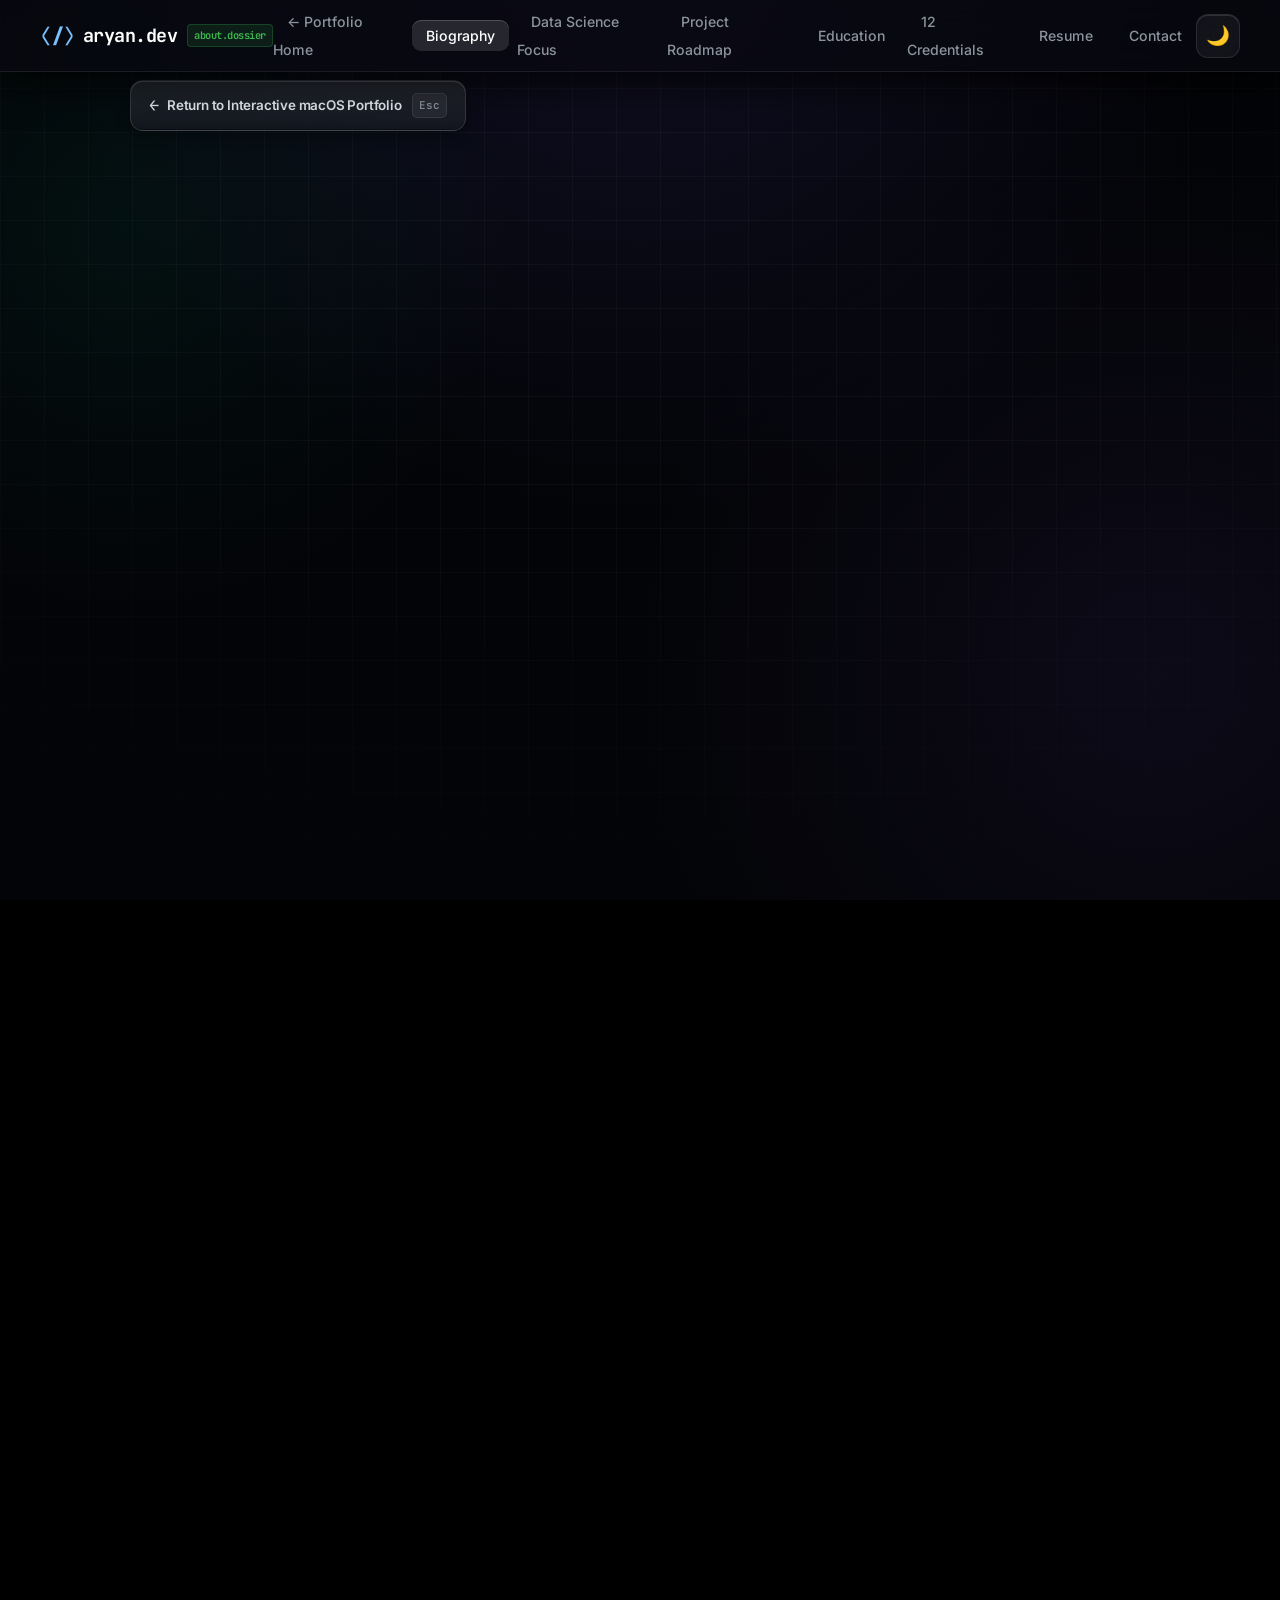
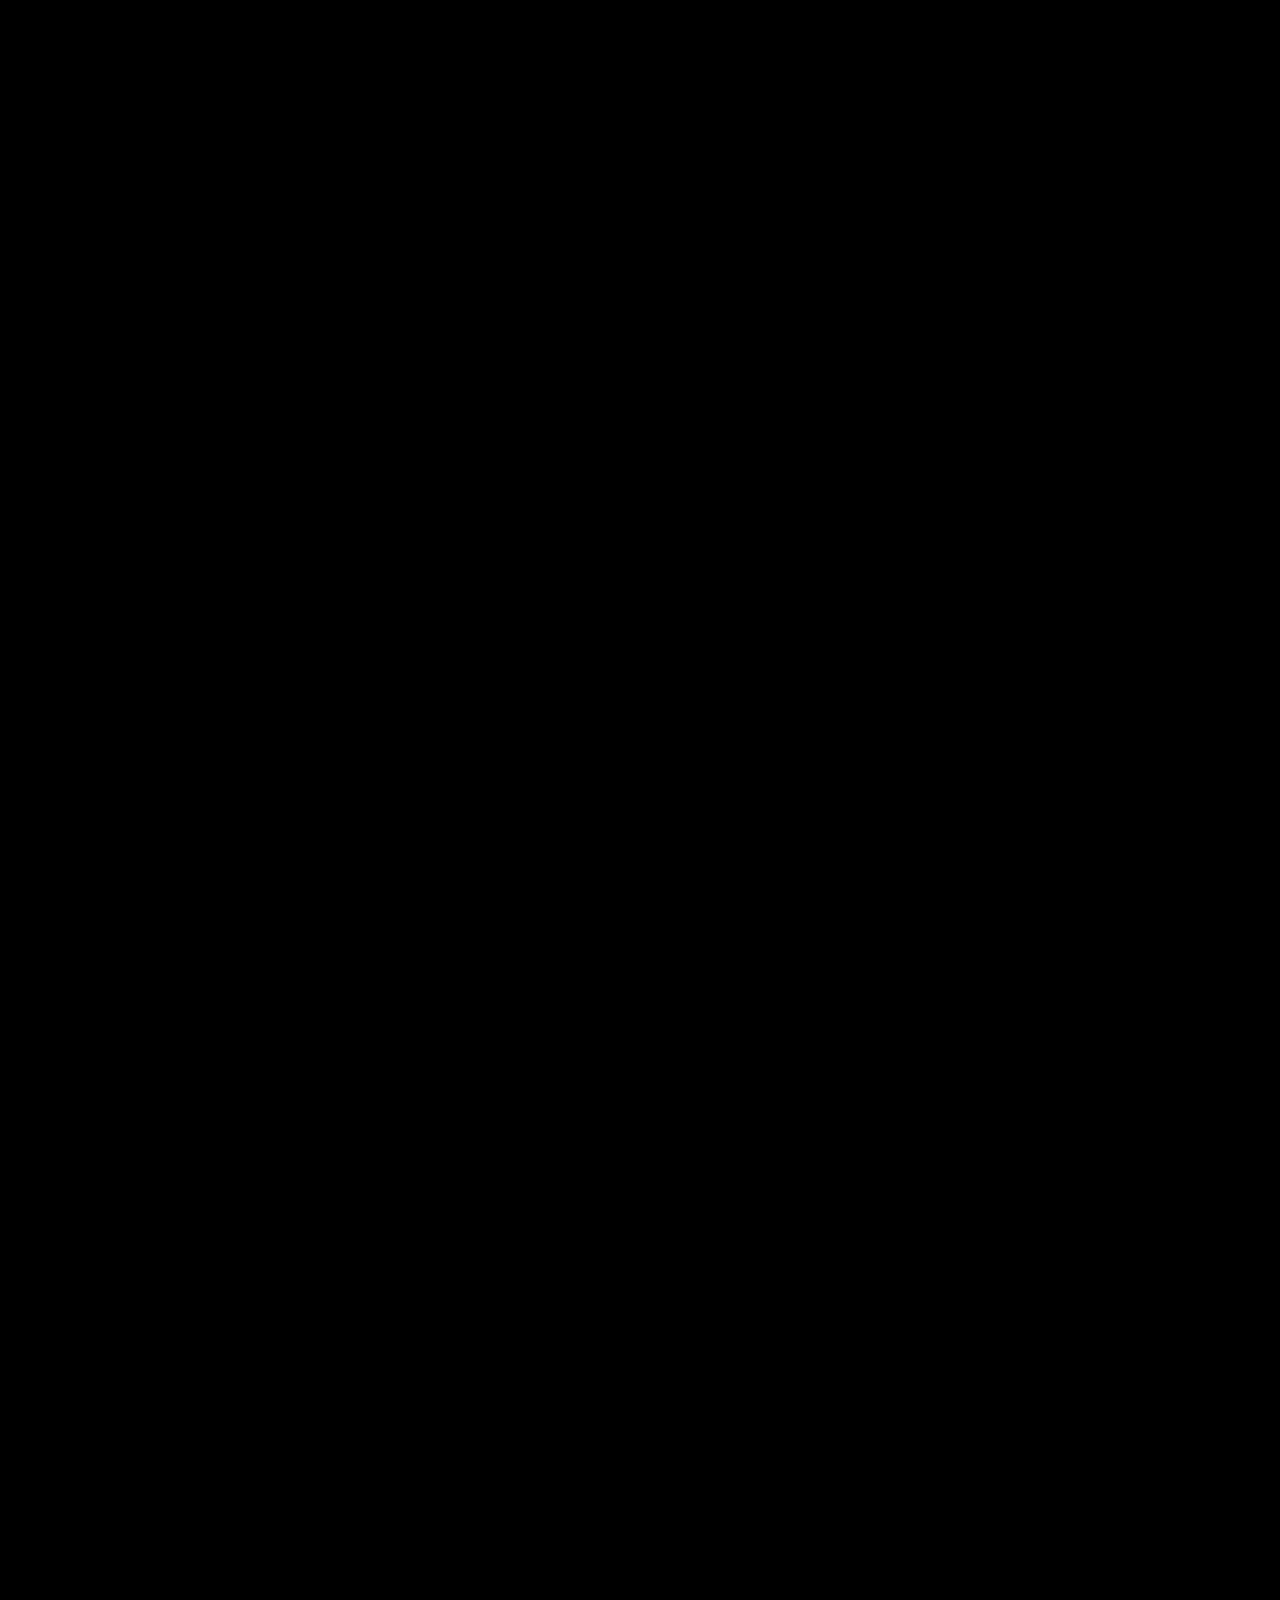
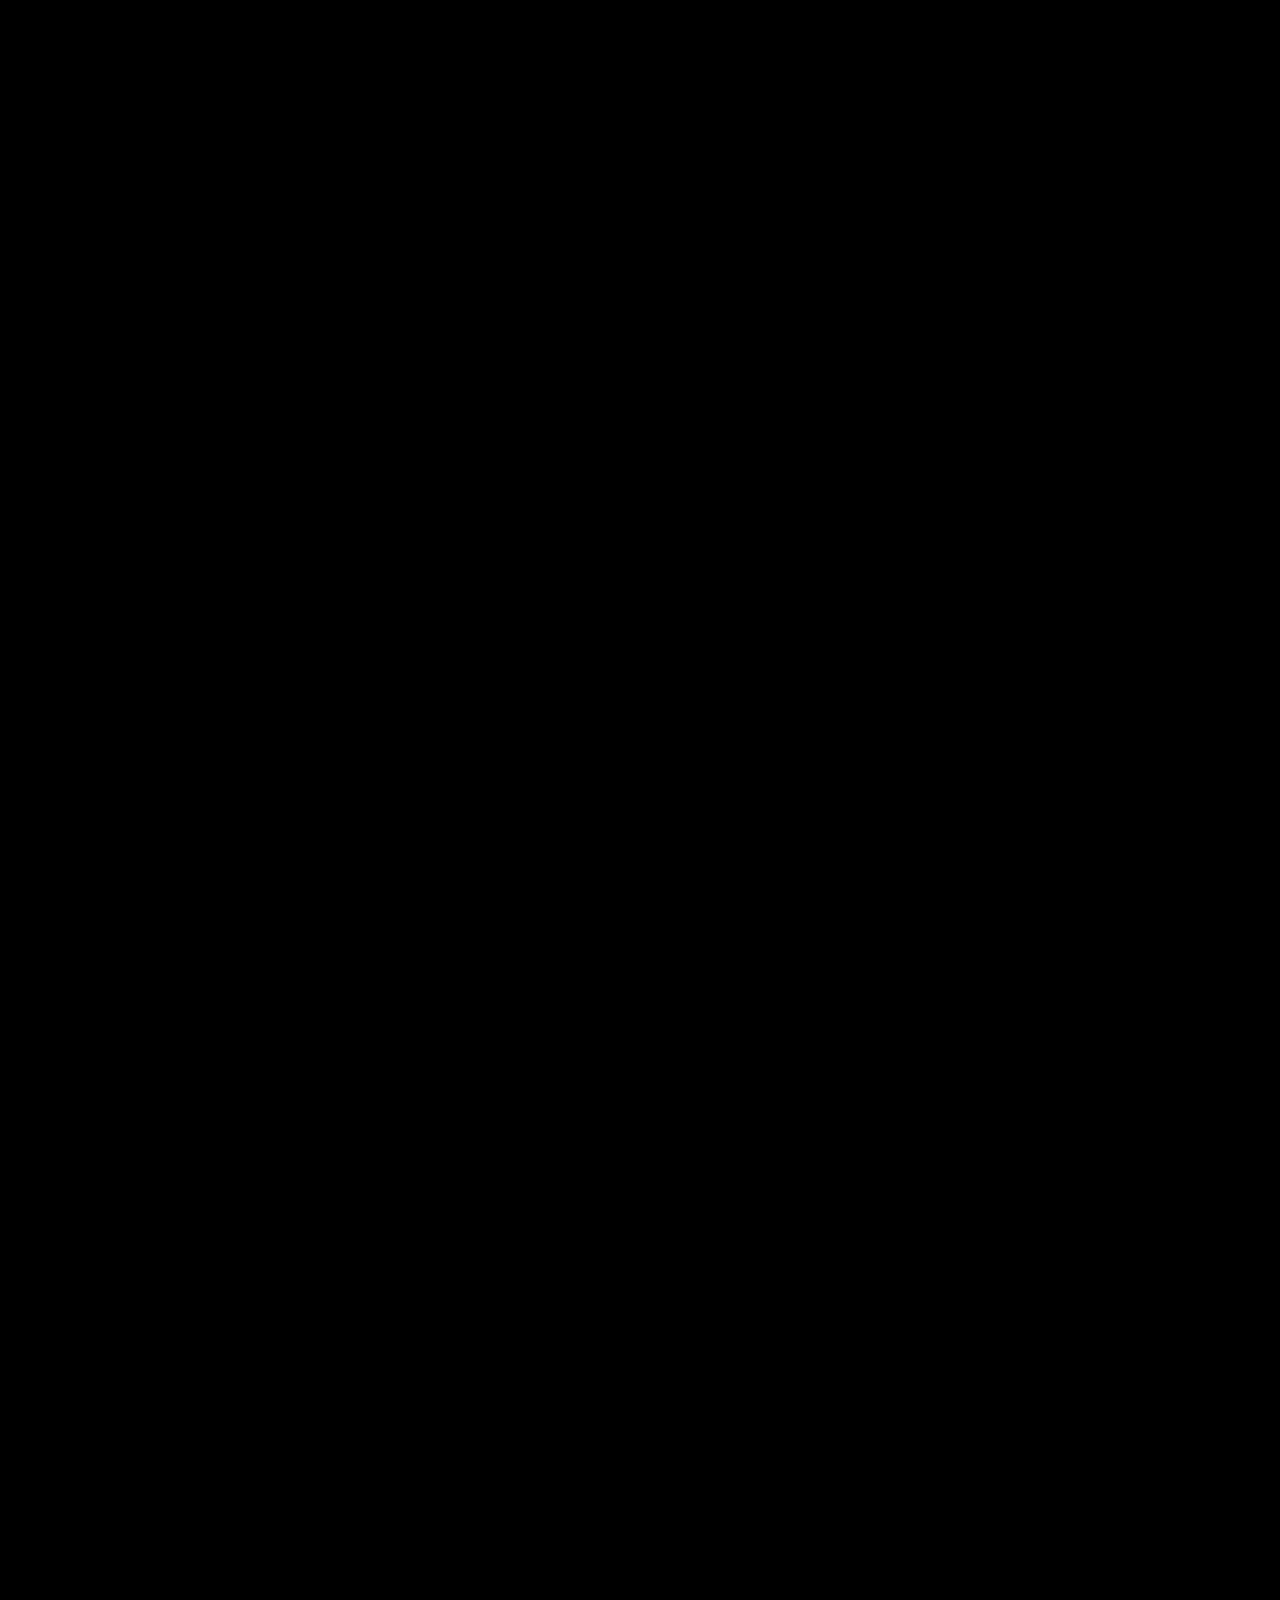
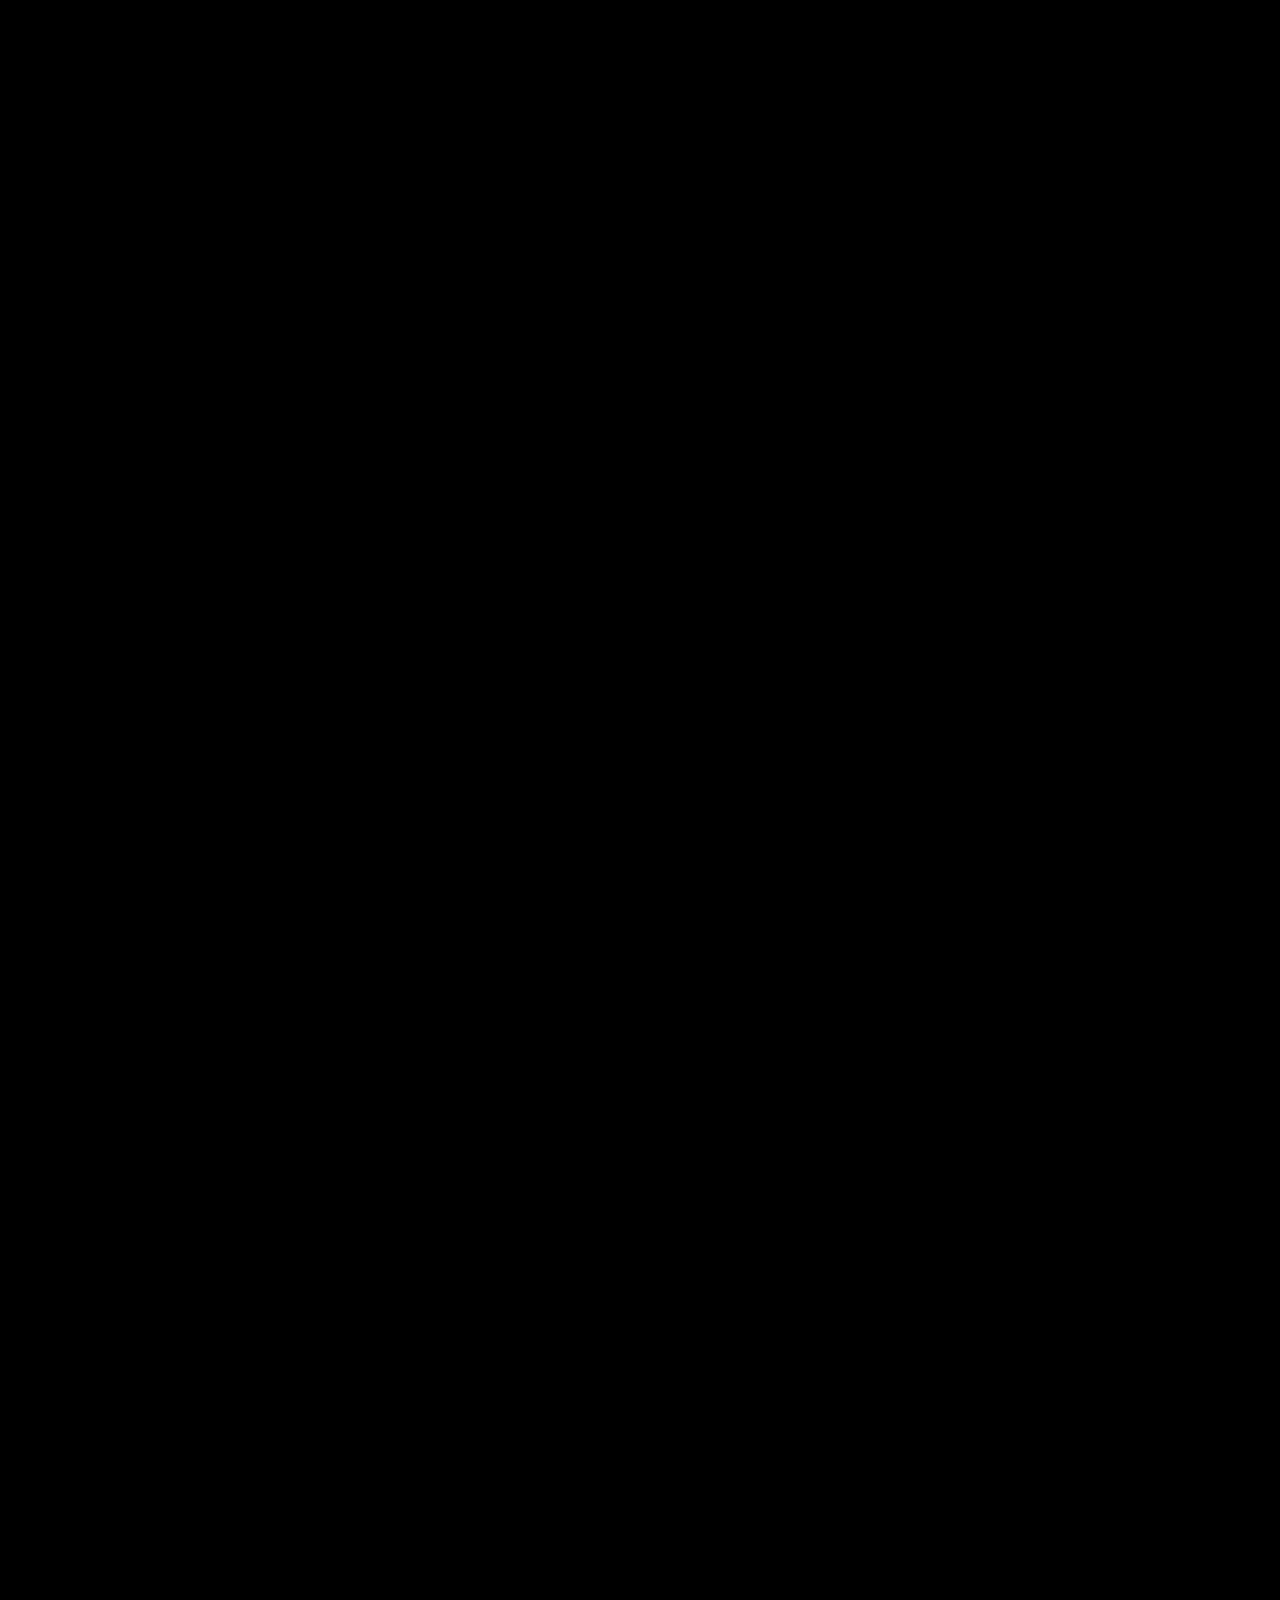
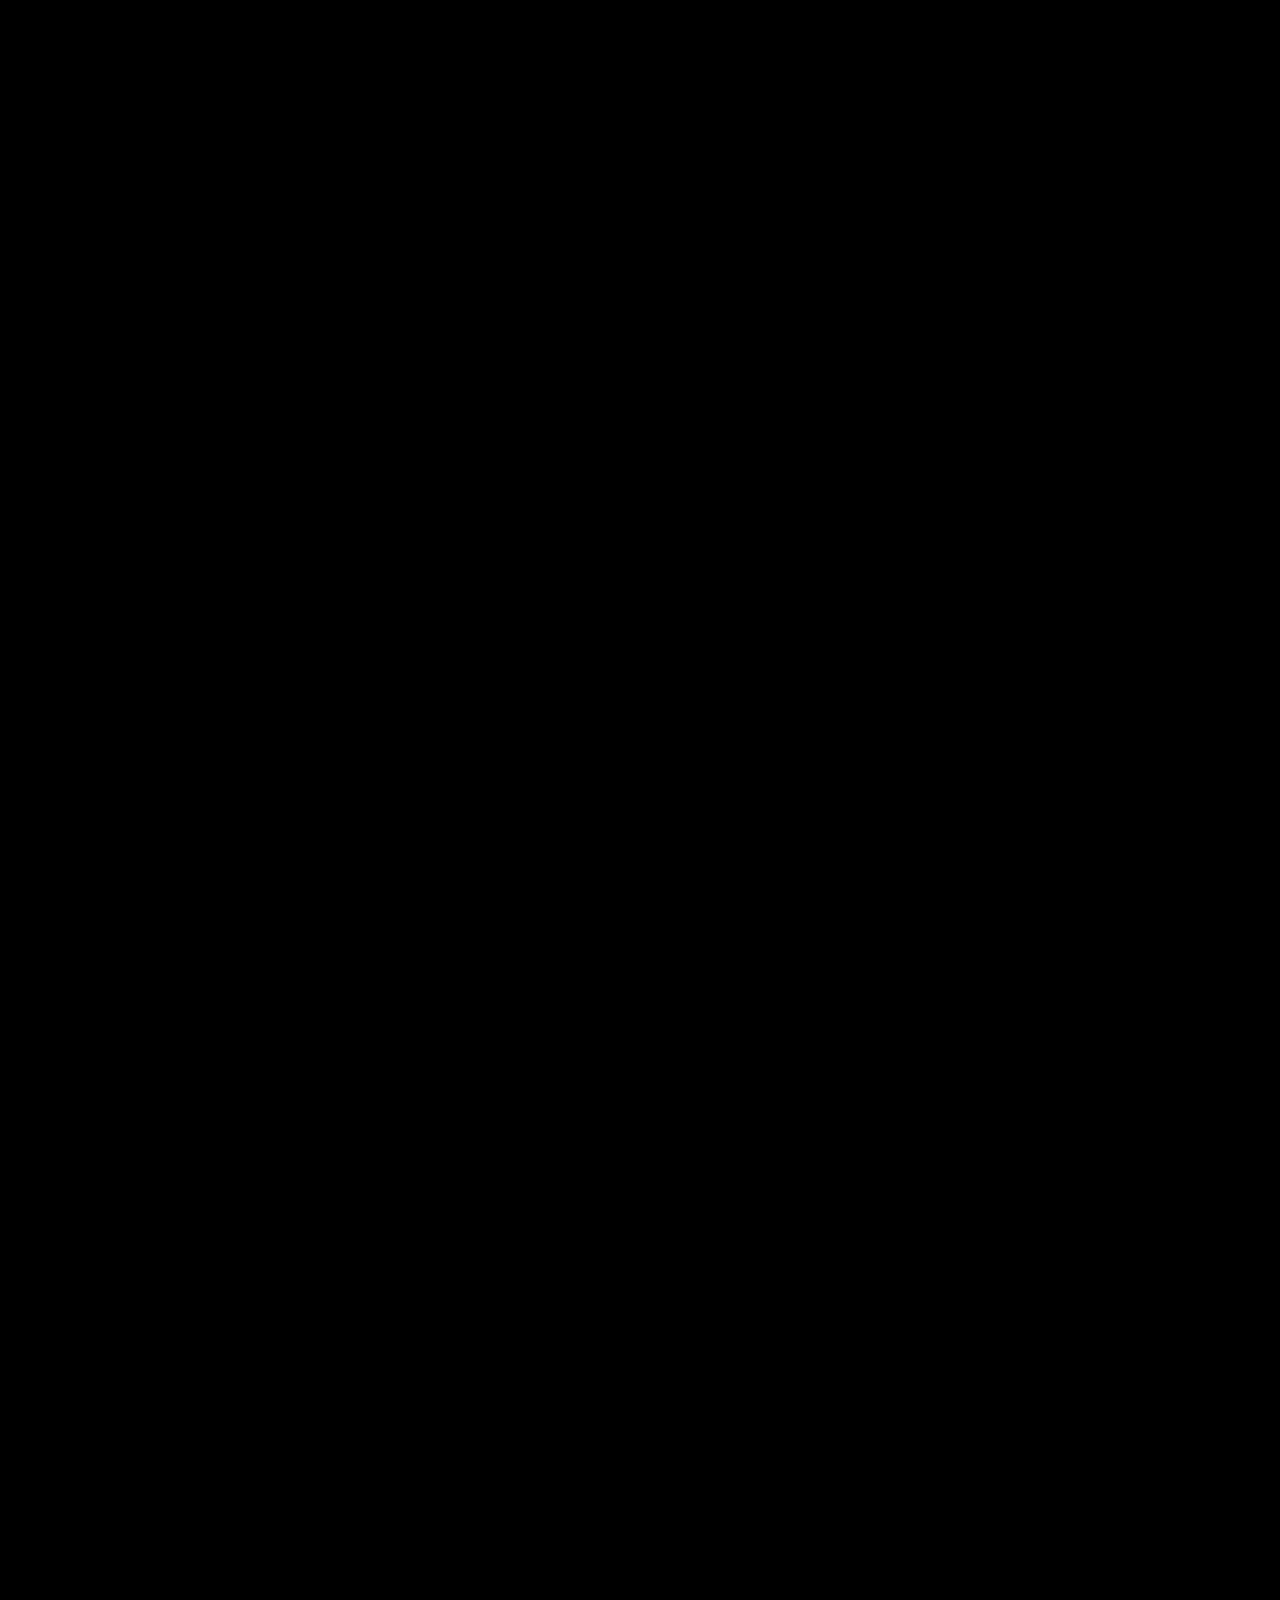
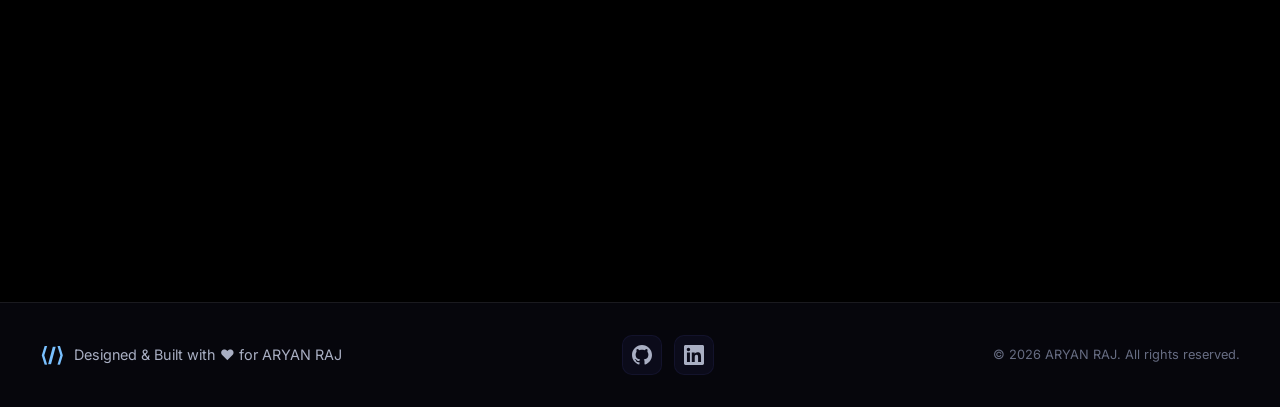
==== commit 1e39c2c7: "Fix mobile responsiveness, eliminate horizontal slide and layout jitter on Samsung Note 10, iPhones " ====
--- a/about.html
+++ b/about.html
@@ -58,8 +58,8 @@
     </nav>
 
     <!-- Main Container -->
-    <main class="about-main-wrapper" style="padding-top: 90px; padding-bottom: 70px;">
-        <div class="section-container" style="max-width: 1100px; margin: 0 auto; padding: 0 20px;">
+    <main class="about-main-wrapper" style="padding-top: 80px; padding-bottom: 70px;">
+        <div class="section-container" style="max-width: 1100px; margin: 0 auto;">
 
             <!-- Back to Portfolio Bar -->
             <div style="margin-bottom: 24px;">
@@ -307,7 +307,7 @@
                         </p>
                     </div>
 
-                    <div style="display: grid; grid-template-columns: repeat(auto-fit, minmax(320px, 1fr)); gap: 20px;">
+                    <div class="dossier-projects-grid">
                         <!-- Project 1 -->
                         <div style="padding: 22px; border-radius: 12px; background: rgba(56, 189, 248, 0.03); border: 1px solid rgba(56, 189, 248, 0.16);">
                             <div style="display: flex; align-items: center; justify-content: space-between; margin-bottom: 12px;">
@@ -460,7 +460,7 @@
                     </div>
 
                     <!-- 12 Item Credentials Grid -->
-                    <div style="display: grid; grid-template-columns: repeat(auto-fit, minmax(310px, 1fr)); gap: 16px;">
+                    <div class="dossier-credentials-grid">
                         
                         <!-- Credential 1 -->
                         <div style="padding: 18px; border-radius: 10px; background: rgba(255, 255, 255, 0.02); border: 1px solid rgba(255, 255, 255, 0.07);">
--- a/style.css
+++ b/style.css
@@ -61,6 +61,9 @@
     scroll-padding-top: var(--nav-height);
     -webkit-font-smoothing: antialiased;
     -moz-osx-font-smoothing: grayscale;
+    overflow-x: hidden;
+    max-width: 100%;
+    width: 100%;
 }
 
 body {
@@ -70,13 +73,14 @@
     line-height: 1.7;
     overflow-x: hidden;
     width: 100%;
+    max-width: 100%;
     position: relative;
     transition: background 0.4s var(--transition-ios), color 0.4s var(--transition-ios);
 }
 
 a { color: inherit; text-decoration: none; }
 ul { list-style: none; }
-img { max-width: 100%; display: block; }
+img { max-width: 100%; height: auto; display: block; }
 
 ::selection {
     background: rgba(117, 98, 255, 0.35);
@@ -98,7 +102,8 @@
     position: fixed;
     top: 0;
     left: 0;
-    width: 100vw;
+    width: 100%;
+    max-width: 100%;
     height: 100vh;
     z-index: 0;
     pointer-events: none;
@@ -993,11 +998,15 @@
     max-width: 1200px;
     margin: 0 auto;
     padding: 0 40px;
+    width: 100%;
+    min-width: 0;
+    box-sizing: border-box;
 }
 
 .section-header {
     text-align: center;
     margin-bottom: 64px;
+    width: 100%;
 }
 
 .section-tag {
@@ -1033,9 +1042,22 @@
    ============================================ */
 .about-grid {
     display: grid;
-    grid-template-columns: 1fr 1fr;
+    grid-template-columns: minmax(0, 1fr) minmax(0, 1fr);
     gap: 40px;
     align-items: start;
+    width: 100%;
+    min-width: 0;
+}
+
+.about-text {
+    min-width: 0;
+}
+
+.about-visual {
+    width: 100%;
+    min-width: 0;
+    max-width: 100%;
+    overflow: hidden;
 }
 
 .about-text h3 {
@@ -1114,6 +1136,9 @@
     border-radius: 18px;
     font-family: 'Fira Code', 'SF Mono', 'Consolas', monospace;
     transition: border-color 0.3s ease, box-shadow 0.3s ease;
+    width: 100%;
+    max-width: 100%;
+    min-width: 0;
 }
 
 .java-ide:hover {
@@ -1130,6 +1155,8 @@
     background: rgba(6, 7, 12, 0.95);
     border-bottom: 1px solid rgba(255, 255, 255, 0.06);
     gap: 12px;
+    width: 100%;
+    min-width: 0;
 }
 
 .window-dots {
@@ -1268,6 +1295,10 @@
     padding: 16px 0;
     background: rgba(8, 9, 15, 0.95);
     overflow-x: auto;
+    -webkit-overflow-scrolling: touch;
+    width: 100%;
+    max-width: 100%;
+    min-width: 0;
 }
 
 .line-numbers {
@@ -1290,6 +1321,8 @@
     color: var(--text-secondary);
     white-space: pre;
     tab-size: 4;
+    min-width: 0;
+    flex: 1;
 }
 
 /* Java Syntax Colors */
@@ -2894,11 +2927,21 @@
     transform: translate(0, 0);
 }
 
+@media (max-width: 768px) {
+    .reveal-left,
+    .reveal-right {
+        transform: translateY(20px);
+    }
+}
+
 /* ============================================
    3D SCROLL & PERSPECTIVE SYSTEM
    ============================================ */
 .section {
     perspective: 1200px;
+    width: 100%;
+    max-width: 100%;
+    overflow-x: clip;
 }
 
 .glass-card,
@@ -2963,46 +3006,81 @@
 }
 
 /* Tablets Portrait & Large Mobiles (max-width: 768px) */
+/* Tablets Portrait & Large Mobiles (max-width: 768px) */
 @media (max-width: 768px) {
     :root {
-        --section-padding: 60px;
+        --section-padding: 48px;
         --nav-height: 64px;
     }
 
-    /* iOS Safe Area Insets */
+    /* iOS Safe Area Insets & Full Screen Containment */
     body {
         padding-left: env(safe-area-inset-left, 0);
         padding-right: env(safe-area-inset-right, 0);
+        width: 100%;
+        max-width: 100%;
+        overflow-x: hidden;
+    }
+
+    /* Disable 3D transforms on mobile to ensure crispness, stable layout, and eliminate GPU jitter */
+    .glass-card,
+    .credential-card,
+    .project-card,
+    .java-ide {
+        transform-style: flat !important;
+        transform: none !important;
+        perspective: none !important;
     }
 
     .section-container {
-        padding: 0 18px;
-    }
-
-    /* Navbar Mobile */
-    .navbar {
+        padding: 0 16px;
+        width: 100%;
+        max-width: 100%;
+        min-width: 0;
+        box-sizing: border-box;
+    }
+
+    .section-header {
+        margin-bottom: 36px;
+    }
+
+    .section-title {
+        font-size: 1.85rem;
+    }
+
+    .section-subtitle {
+        font-size: 0.88rem;
+    }
+
+    /* Navbar Mobile - Constant Stable Height */
+    .navbar,
+    .navbar.scrolled {
+        height: 64px !important;
         padding: 0 16px;
         padding-left: max(16px, env(safe-area-inset-left));
         padding-right: max(16px, env(safe-area-inset-right));
     }
 
     .nav-brand .brand-text {
-        font-size: 1.1rem;
+        font-size: 1.05rem;
     }
 
     .nav-links {
         position: fixed;
-        top: var(--nav-height);
+        top: 64px;
         left: 0;
         width: 100%;
+        max-height: calc(100vh - 64px);
+        overflow-y: auto;
+        -webkit-overflow-scrolling: touch;
         flex-direction: column;
-        background: rgba(4, 5, 10, 0.94);
+        background: rgba(4, 5, 10, 0.96);
         backdrop-filter: blur(32px);
         -webkit-backdrop-filter: blur(32px);
-        padding: 20px 24px calc(24px + env(safe-area-inset-bottom, 0));
+        padding: 16px 20px calc(24px + env(safe-area-inset-bottom, 16px));
         gap: 6px;
         transform: translateY(-130%);
-        transition: transform 0.4s var(--transition-ios);
+        transition: transform 0.35s cubic-bezier(0.16, 1, 0.3, 1);
         border-bottom: 1px solid rgba(117, 98, 255, 0.2);
         box-shadow: 0 20px 40px rgba(0, 0, 0, 0.9);
         z-index: 999;
@@ -3013,12 +3091,13 @@
     }
 
     .nav-link {
-        padding: 12px 18px;
-        border-radius: 12px;
-        font-size: 1rem;
+        padding: 11px 16px;
+        border-radius: 10px;
+        font-size: 0.95rem;
         display: flex;
         align-items: center;
         width: 100%;
+        min-height: 44px;
     }
 
     .nav-link.active {
@@ -3055,10 +3134,12 @@
     /* Hero Section Mobile */
     .hero {
         flex-direction: column-reverse;
-        padding: calc(var(--nav-height) + 16px) 18px 48px;
+        padding: calc(var(--nav-height) + 16px) 16px 40px;
         text-align: center;
-        gap: 28px;
+        gap: 24px;
         min-height: auto;
+        width: 100%;
+        max-width: 100%;
     }
 
     .hero-content {
@@ -3066,103 +3147,198 @@
         flex-direction: column;
         align-items: center;
         width: 100%;
+        max-width: 100%;
+        min-width: 0;
     }
 
     .hero-terminal-pill {
-        margin-bottom: 14px;
+        margin-bottom: 12px;
         font-size: 0.72rem;
-        padding: 5px 12px;
+        padding: 4px 10px;
         flex-wrap: wrap;
         justify-content: center;
+        max-width: 100%;
     }
 
     .hero-title {
         text-align: center;
-        margin-bottom: 16px;
+        margin-bottom: 14px;
     }
 
     .title-name {
-        font-size: clamp(2.2rem, 8vw, 3.2rem);
+        font-size: clamp(2rem, 7.5vw, 2.8rem);
     }
 
     .hero-cli-box {
         width: 100%;
+        max-width: 100%;
+        min-width: 0;
         text-align: left;
+        margin-bottom: 18px;
+    }
+
+    .cli-top {
+        padding: 8px 12px;
+    }
+
+    .cli-title {
+        font-size: 0.72rem;
+        max-width: 170px;
+        overflow: hidden;
+        text-overflow: ellipsis;
+        white-space: nowrap;
+    }
+
+    .cli-arch {
+        font-size: 0.65rem;
+    }
+
+    .cli-body {
+        padding: 10px 12px;
+    }
+
+    .cli-prompt {
+        font-size: 0.8rem;
+        word-break: break-all;
+    }
+
+    .cli-sub {
+        font-size: 0.74rem;
+        line-height: 1.5;
+    }
+
+    /* Hero Buttons - Balanced Grid Layout */
+    .hero-buttons {
+        display: grid;
+        grid-template-columns: 1fr 1fr;
+        gap: 8px;
+        width: 100%;
+        max-width: 100%;
         margin-bottom: 20px;
     }
 
-    .cli-body {
-        padding: 12px 14px;
-    }
-
-    .cli-prompt {
-        font-size: 0.84rem;
-    }
-
-    .hero-buttons {
+    .hero-buttons .btn-crystal:first-child {
+        grid-column: span 2;
+    }
+
+    .btn,
+    .btn-crystal {
+        width: 100%;
         justify-content: center;
-        gap: 10px;
-        width: 100%;
-        margin-bottom: 22px;
-    }
-
-    .btn-crystal {
-        padding: 9px 14px;
+        min-height: 44px;
         font-size: 0.82rem;
+        padding: 8px 12px;
+    }
+
+    .btn-crystal .btn-kbd {
+        display: none;
     }
 
     /* Hero Stats in Responsive 2-col Grid */
     .hero-stats-panel {
         display: grid;
         grid-template-columns: repeat(2, 1fr);
+        gap: 8px;
+        width: 100%;
+        max-width: 100%;
+    }
+
+    .stat-pill {
+        padding: 8px 10px;
+    }
+
+    .stat-val {
+        font-size: 1.25rem;
+    }
+
+    .stat-name {
+        font-size: 0.7rem;
+    }
+
+    /* MacBook Avatar Frame Mobile */
+    .macbook-avatar-frame {
+        width: 200px;
+        max-width: 100%;
+        margin: 0 auto;
+    }
+
+    .avatar-photo-wrapper img {
+        width: 100%;
+        height: auto;
+    }
+
+    /* Grids to Single Column with Zero Overflow */
+    .about-grid {
+        grid-template-columns: minmax(0, 1fr);
+        gap: 24px;
+        width: 100%;
+        min-width: 0;
+    }
+
+    .about-visual {
+        max-width: 100%;
+        margin: 0 auto;
+        width: 100%;
+        min-width: 0;
+        overflow: hidden;
+    }
+
+    .about-info-grid {
+        grid-template-columns: 1fr;
         gap: 10px;
         width: 100%;
-    }
-
-    .stat-pill {
-        padding: 10px 12px;
-    }
-
-    .stat-val {
-        font-size: 1.35rem;
-    }
-
-    /* MacBook Avatar Frame Mobile */
-    .macbook-avatar-frame {
-        width: 220px;
-        margin: 0 auto;
-    }
-
-    /* Grids to Single Column */
-    .about-info-grid {
-        grid-template-columns: 1fr 1fr;
-        gap: 10px;
+        min-width: 0;
     }
 
     .skills-grid,
     .credentials-grid,
     .projects-grid,
     .contact-grid {
-        grid-template-columns: 1fr;
-        gap: 20px;
-    }
-
-    /* Category Filter Tabs - Horizontal Touch Swipe */
+        grid-template-columns: minmax(0, 1fr);
+        gap: 16px;
+        width: 100%;
+        min-width: 0;
+    }
+
+    /* macOS Window Bar in Cards */
+    .mac-window-bar {
+        margin: -20px -16px 14px -16px;
+        padding: 7px 12px;
+        flex-wrap: wrap;
+        gap: 6px;
+    }
+
+    .mac-path {
+        font-size: 0.7rem;
+        max-width: 150px;
+        overflow: hidden;
+        text-overflow: ellipsis;
+        white-space: nowrap;
+    }
+
+    .mac-tag {
+        font-size: 0.65rem;
+        padding: 2px 6px;
+        white-space: nowrap;
+    }
+
+    /* Category Filter Tabs - Stable, Non-Overflowing Touch Scroll */
     .filter-tabs {
         display: flex;
         flex-wrap: nowrap;
         overflow-x: auto;
         -webkit-overflow-scrolling: touch;
         scrollbar-width: none;
-        padding: 8px 12px;
-        margin: 0 -18px 36px;
-        padding-left: 18px;
-        padding-right: 18px;
+        padding: 6px 8px;
+        margin: 0 0 24px 0;
         gap: 8px;
-        border-radius: 0;
-        background: transparent;
-        border: none;
-        box-shadow: none;
+        width: 100%;
+        max-width: 100%;
+        box-sizing: border-box;
+        border-radius: 12px;
+        background: rgba(16, 20, 32, 0.8);
+        border: 1px solid rgba(255, 255, 255, 0.1);
+        justify-content: flex-start;
     }
 
     .filter-tabs::-webkit-scrollbar {
@@ -3172,11 +3348,11 @@
     .filter-btn {
         flex-shrink: 0;
         white-space: nowrap;
-        padding: 8px 16px;
-        font-size: 0.8rem;
-        background: rgba(16, 20, 32, 0.88);
+        padding: 7px 13px;
+        font-size: 0.78rem;
+        background: rgba(20, 26, 40, 0.88);
         border: 1px solid rgba(255, 255, 255, 0.12);
-        border-radius: 10px;
+        border-radius: 8px;
         box-shadow: inset 0 1px 0 rgba(255, 255, 255, 0.12);
     }
 
@@ -3189,181 +3365,102 @@
         color: #ffffff;
     }
 
-    /* Credential Card on Mobile */
-    .credential-card {
-        border-radius: 18px;
-    }
-
-    .cert-img-wrapper {
-        height: 210px;
-    }
-
-    .cred-content {
-        padding: 22px 18px;
-    }
-
-    .cred-title {
-        font-size: 1.15rem;
-    }
-
-    .cred-view-btn {
-        width: 100%;
-        justify-content: center;
-        min-height: 44px;
-    }
-
-    /* Timeline Mobile */
-    .timeline {
-        padding-left: 28px;
-    }
-
-    .timeline::before {
-        left: 10px;
-    }
-
-    .timeline-marker {
-        left: -28px;
-        width: 22px;
-        height: 22px;
-    }
-
-    .marker-dot {
-        width: 11px;
-        height: 11px;
-    }
-
-    .timeline-content {
-        padding: 22px 18px;
-    }
-
-    /* Java IDE on Mobile */
-    .java-ide {
-        border-radius: 14px;
-    }
-
-    .ide-titlebar {
-        padding: 8px 12px;
-    }
-
-    .ide-tab {
-        padding: 5px 10px;
-        font-size: 0.72rem;
-    }
-
-    .ide-sdk-badge {
-        font-size: 0.68rem;
-        padding: 2px 6px;
-    }
-
-    .ide-toolbar {
-        padding: 6px 12px;
-        font-size: 0.7rem;
-    }
-
-    .line-numbers {
-        padding: 0 8px 0 10px;
-        font-size: 0.75rem;
-    }
-
-    .code-content {
-        padding: 0 12px;
-        font-size: 0.75rem;
-        line-height: 1.7;
-    }
-
-    .ide-terminal {
-        padding: 10px 14px;
-        font-size: 0.72rem;
-    }
-
-    /* Modal Mobile */
-    .cert-modal {
-        width: 95%;
-        max-height: 88vh;
-        border-radius: 20px;
-        margin: auto;
-    }
-
-    .modal-grid {
-        grid-template-columns: 1fr;
-        gap: 20px;
-    }
-
-    .modal-body {
-        padding: 20px 16px;
-        overflow-y: auto;
-        -webkit-overflow-scrolling: touch;
-    }
-
-    .modal-close-btn {
-        top: 14px;
-        right: 14px;
-        width: 38px;
-        height: 38px;
-    }
-
-    .modal-img-container {
-        height: 220px;
-    }
-
-    .modal-title {
-        font-size: 1.25rem;
-    }
-
-    /* Form Mobile Inputs - 16px to prevent iOS Safari auto-zoom */
-    .form-group input,
-    .form-group textarea {
-        font-size: 16px !important;
-        padding: 14px 16px;
-        background: rgba(255, 255, 255, 0.03);
-        border: 1px solid rgba(255, 255, 255, 0.1);
-        border-radius: 12px;
-        color: #ffffff;
-        -webkit-appearance: none;
-    }
-
-    .form-group input:focus,
-    .form-group textarea:focus {
-        border-color: rgba(0, 245, 196, 0.5);
-        background: rgba(255, 255, 255, 0.06);
-        box-shadow: 0 0 0 3px rgba(0, 245, 196, 0.15);
-    }
-
-    /* iPhone Safe Area Footer */
-    .footer {
-        padding-bottom: max(32px, env(safe-area-inset-bottom, 24px));
-    }
-}
-
-/* Compact Smartphones & iPhones (max-width: 480px) */
+/* Compact Smartphones (max-width: 480px) */
 @media (max-width: 480px) {
+    .section-container {
+        padding: 0 14px;
+    }
+
+    .hero-title .title-name {
+        font-size: clamp(1.85rem, 8vw, 2.3rem);
+    }
+
     .hero-buttons {
-        flex-direction: column;
-        width: 100%;
+        grid-template-columns: 1fr 1fr;
+        gap: 6px;
     }
 
     .btn,
     .btn-crystal {
-        width: 100%;
-        justify-content: center;
-        min-height: 48px;
-        font-size: 0.9rem;
-    }
-
-    .about-info-grid {
+        padding: 8px 8px;
+        font-size: 0.78rem;
+        min-height: 42px;
+    }
+
+    .macbook-avatar-frame {
+        width: 180px;
+    }
+
+    .cert-img-wrapper {
+        height: 180px;
+    }
+
+    .section-title {
+        font-size: 1.65rem;
+    }
+
+    .contact-form {
+        padding: 16px 12px;
+    }
+
+    .contact-item {
+        padding: 10px;
+    }
+
+    .dossier-projects-grid,
+    .dossier-credentials-grid {
+        grid-template-columns: 1fr !important;
+        gap: 12px;
+    }
+}
+
+/* Extra-Compact Screens (max-width: 360px - Samsung Galaxy Note 10 & Small Androids) */
+@media (max-width: 360px) {
+    .section-container {
+        padding: 0 10px;
+    }
+
+    .hero {
+        padding-left: 10px;
+        padding-right: 10px;
+    }
+
+    .hero-title .title-name {
+        font-size: 1.75rem;
+    }
+
+    .hero-buttons {
         grid-template-columns: 1fr;
-    }
-
-    .section-title {
-        font-size: 1.8rem;
-    }
-
-    .contact-form {
-        padding: 22px 16px;
-    }
-
-    .contact-item {
-        padding: 14px;
+        gap: 6px;
+    }
+
+    .hero-buttons .btn-crystal:first-child {
+        grid-column: span 1;
+    }
+
+    .macbook-avatar-frame {
+        width: 160px;
+    }
+
+    .stat-pill {
+        padding: 6px 8px;
+    }
+
+    .stat-val {
+        font-size: 1.1rem;
+    }
+
+    .boot-terminal-body {
+        padding: 0.75rem 0.65rem;
+    }
+
+    .boot-title {
+        font-size: 0.65rem;
+        max-width: 140px;
+    }
+
+    .boot-log-entry .log-text {
+        max-width: 120px;
     }
 }
 
@@ -4001,4 +4098,77 @@
     }
 }
 
-
+/* ============================================================
+   Dossier & Standalone Pages Responsive Grids (about.html)
+   ============================================================ */
+.dossier-projects-grid {
+    display: grid;
+    grid-template-columns: repeat(auto-fit, minmax(min(100%, 300px), 1fr));
+    gap: 20px;
+    width: 100%;
+}
+
+.dossier-credentials-grid {
+    display: grid;
+    grid-template-columns: repeat(auto-fit, minmax(min(100%, 280px), 1fr));
+    gap: 16px;
+    width: 100%;
+}
+
+@media (max-width: 768px) {
+    .dossier-projects-grid,
+    .dossier-credentials-grid {
+        grid-template-columns: minmax(0, 1fr) !important;
+        gap: 14px;
+        width: 100%;
+    }
+
+    .resume-modal-backdrop {
+        padding: 10px;
+    }
+
+    .resume-modal-window {
+        width: 100%;
+        max-width: 100%;
+        max-height: 92vh;
+        border-radius: 14px;
+    }
+
+    .resume-modal-titlebar {
+        padding: 8px 12px;
+        flex-wrap: wrap;
+        gap: 8px;
+    }
+
+    .resume-modal-title {
+        font-size: 0.72rem;
+        max-width: 170px;
+        overflow: hidden;
+        text-overflow: ellipsis;
+        white-space: nowrap;
+    }
+
+    .resume-modal-actions {
+        margin-left: auto;
+        gap: 6px;
+    }
+
+    .resume-action-btn {
+        padding: 4px 8px;
+        font-size: 0.72rem;
+    }
+
+    .resume-modal-body {
+        padding: 10px;
+    }
+
+    .resume-modal-statusbar {
+        padding: 6px 12px;
+        font-size: 0.68rem;
+        flex-wrap: wrap;
+        gap: 4px;
+    }
+}
+
+
+
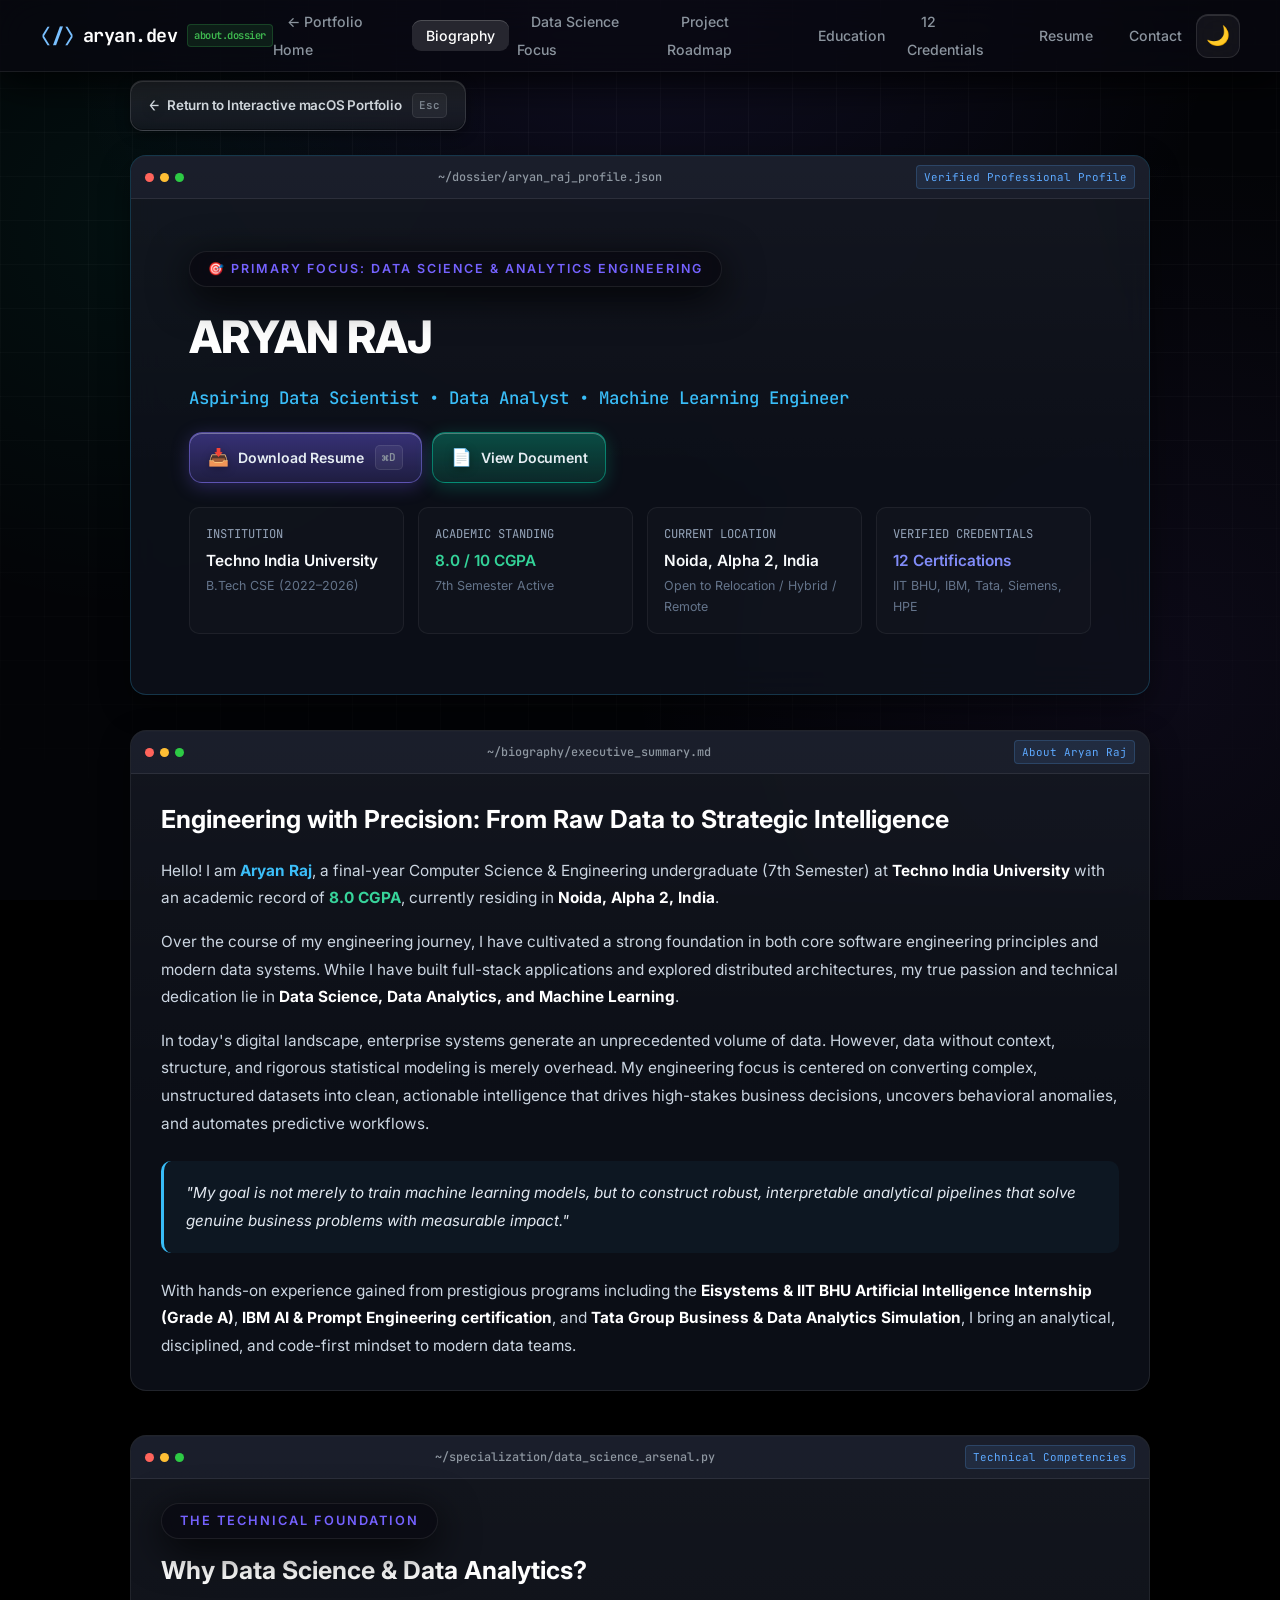
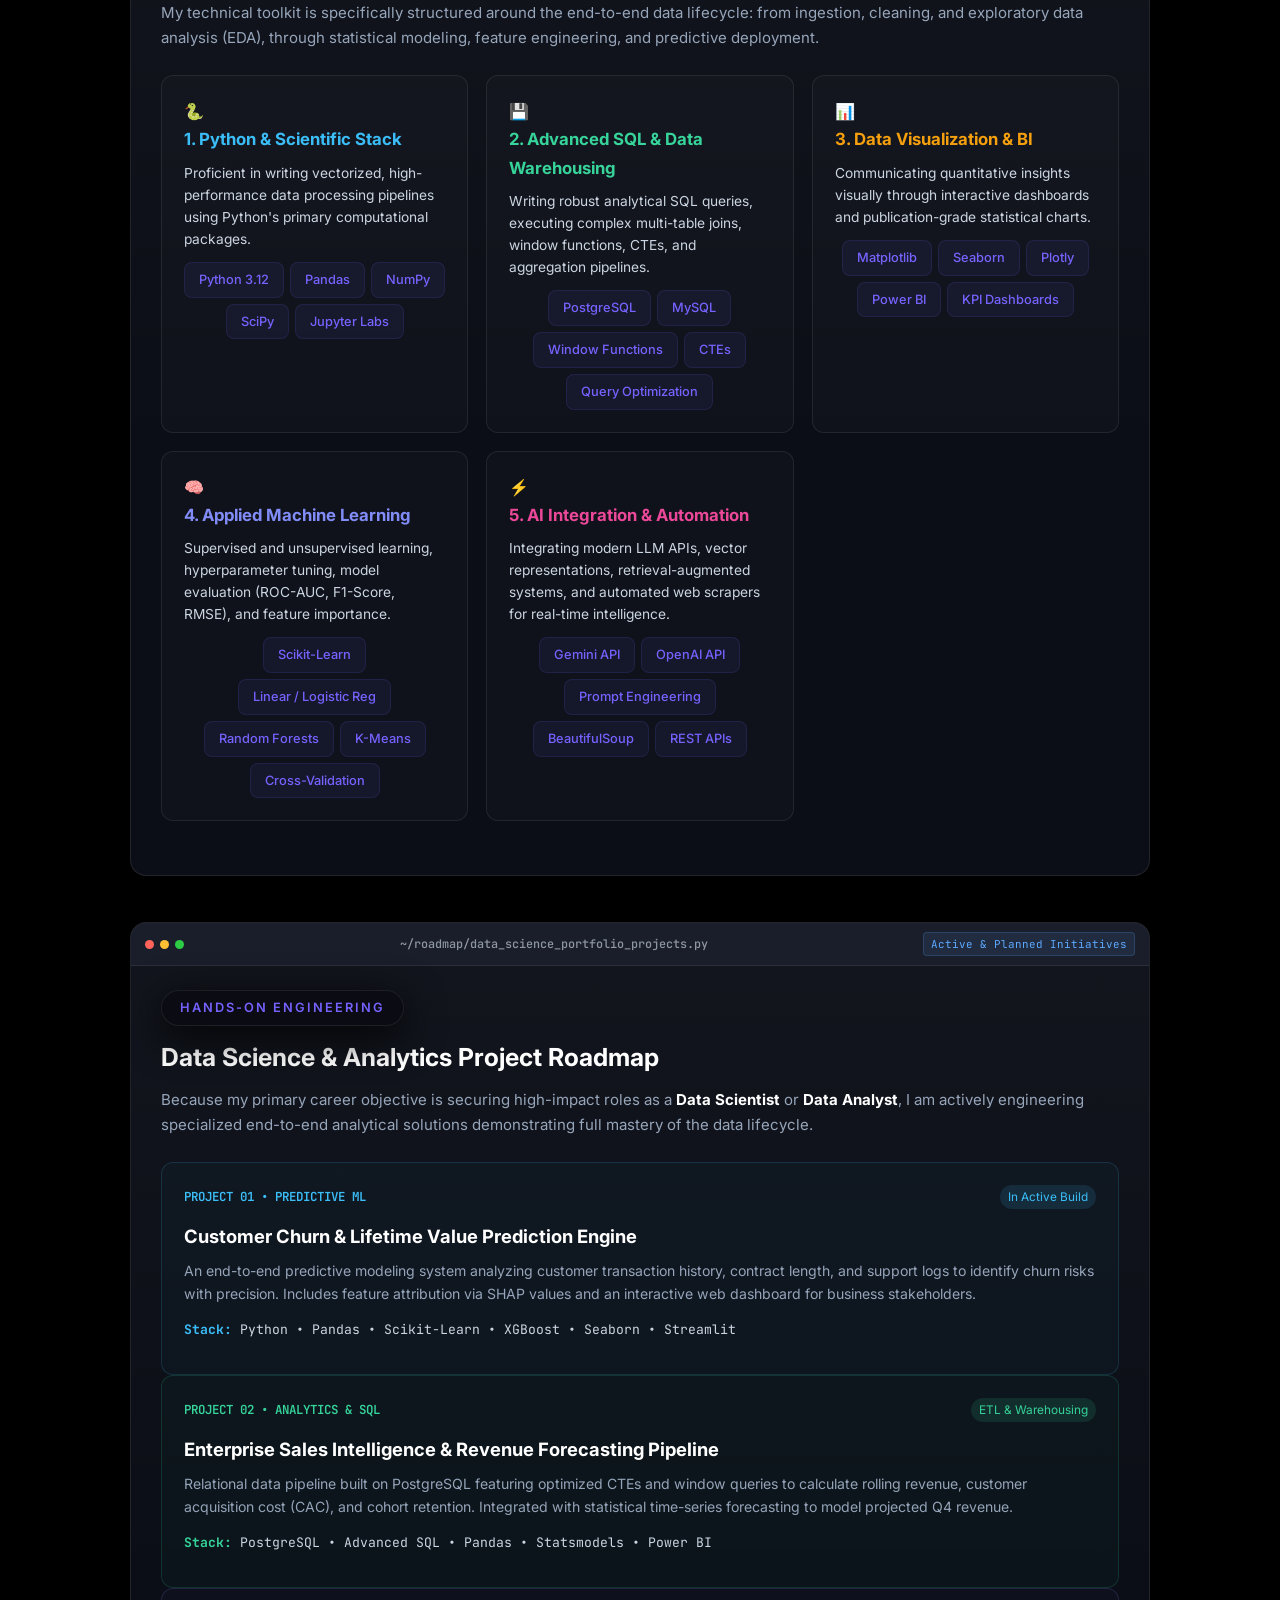
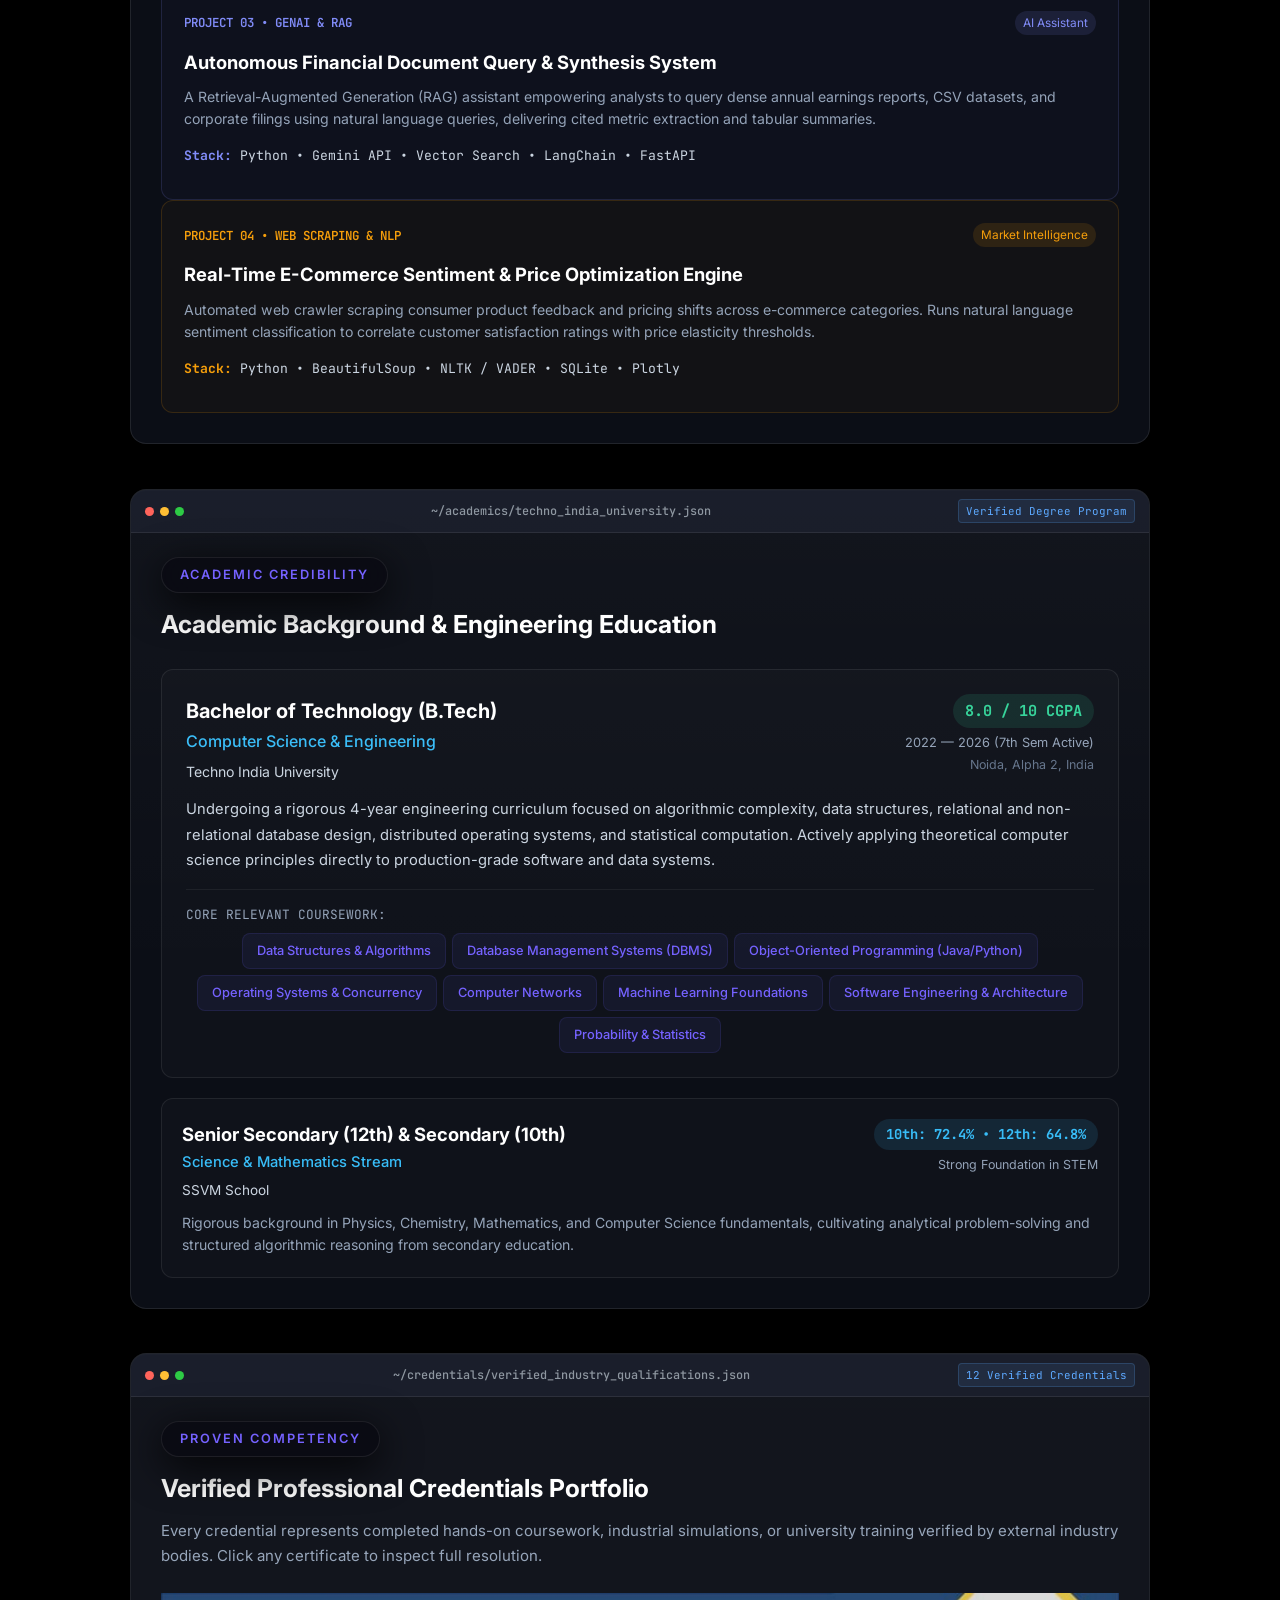
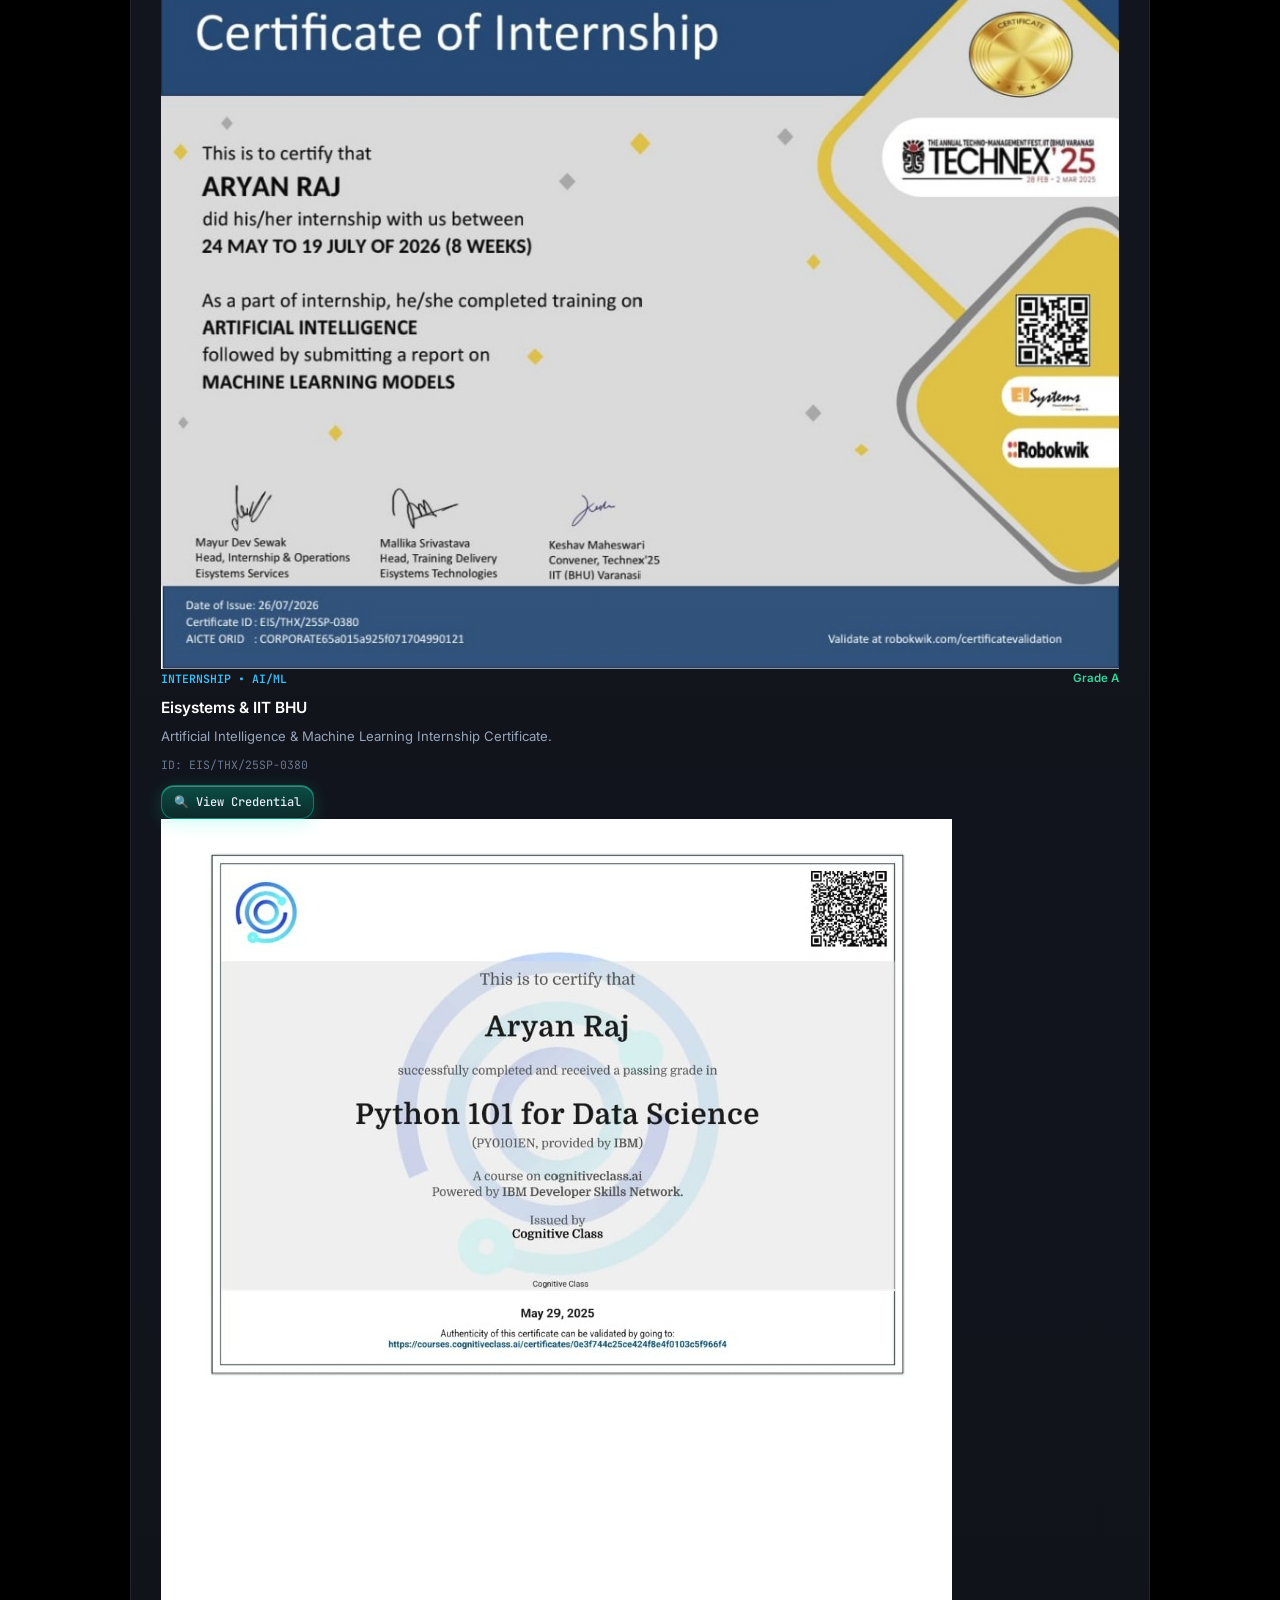
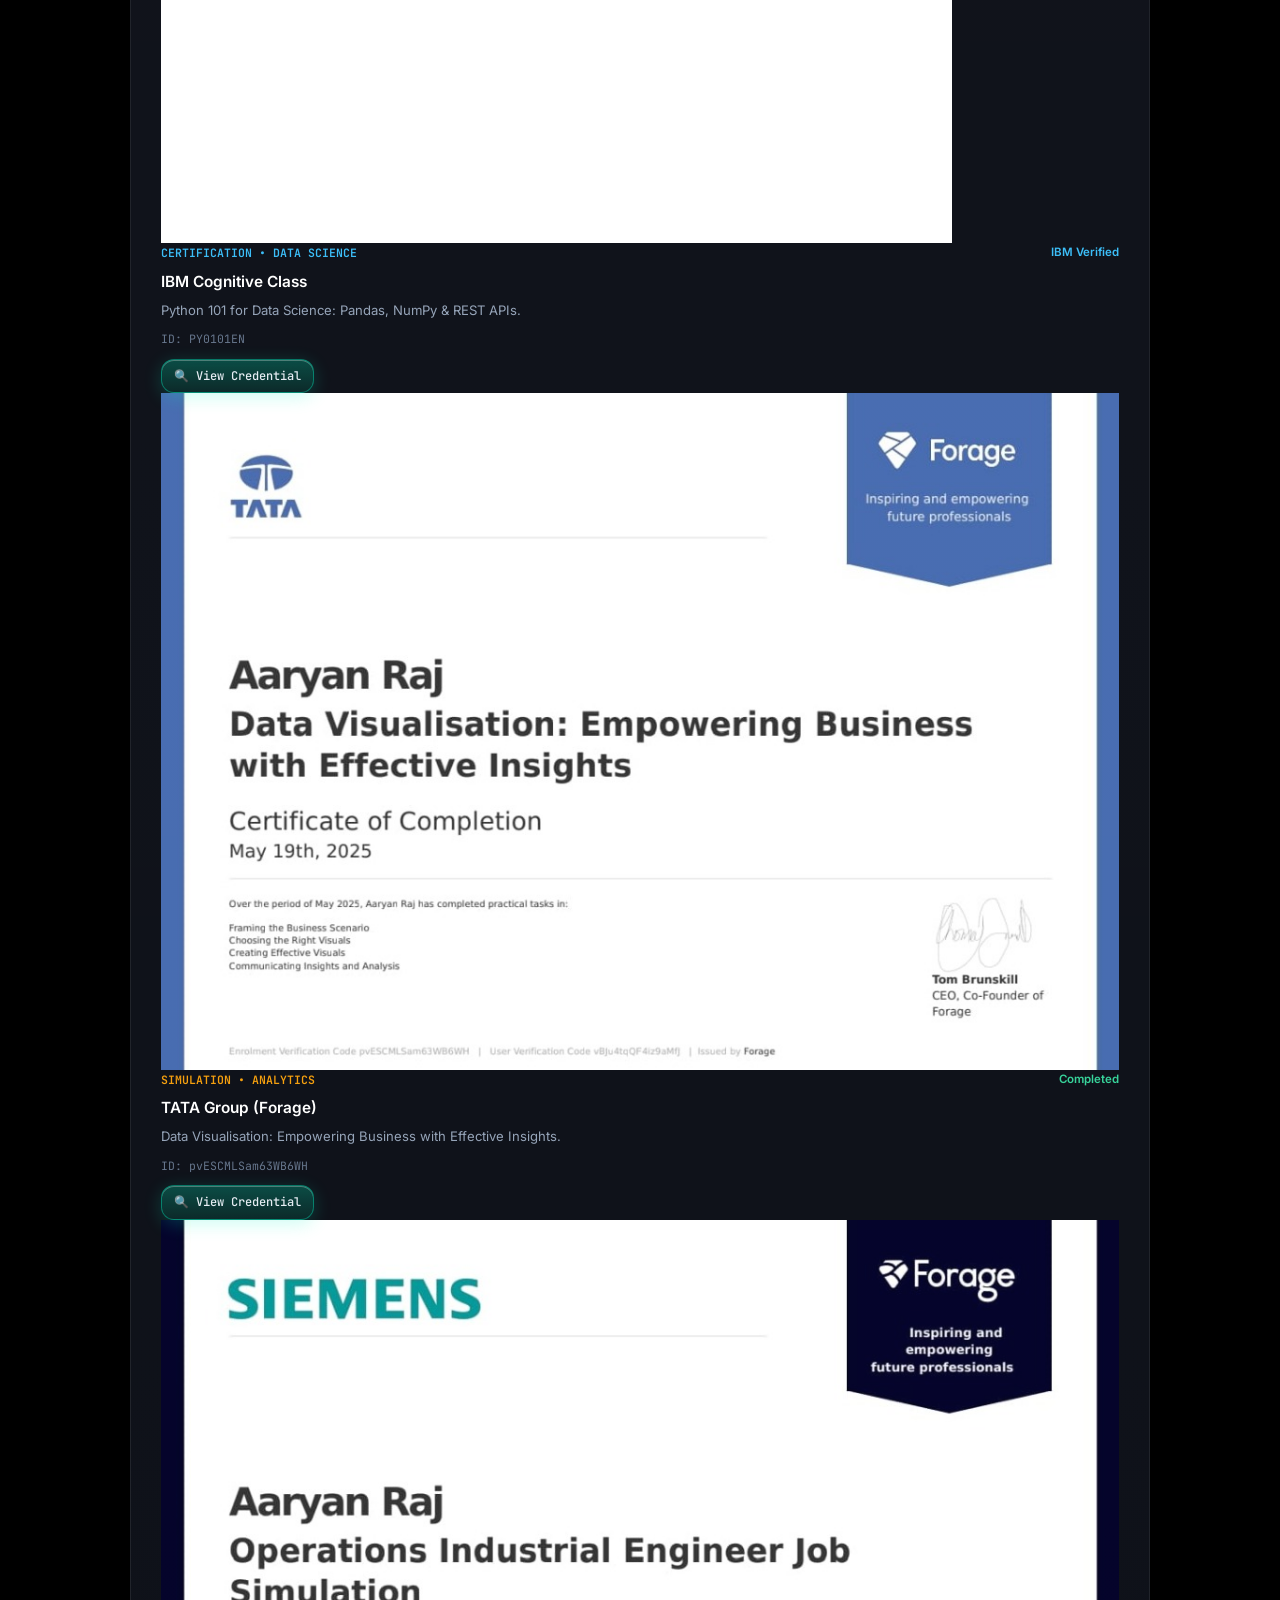
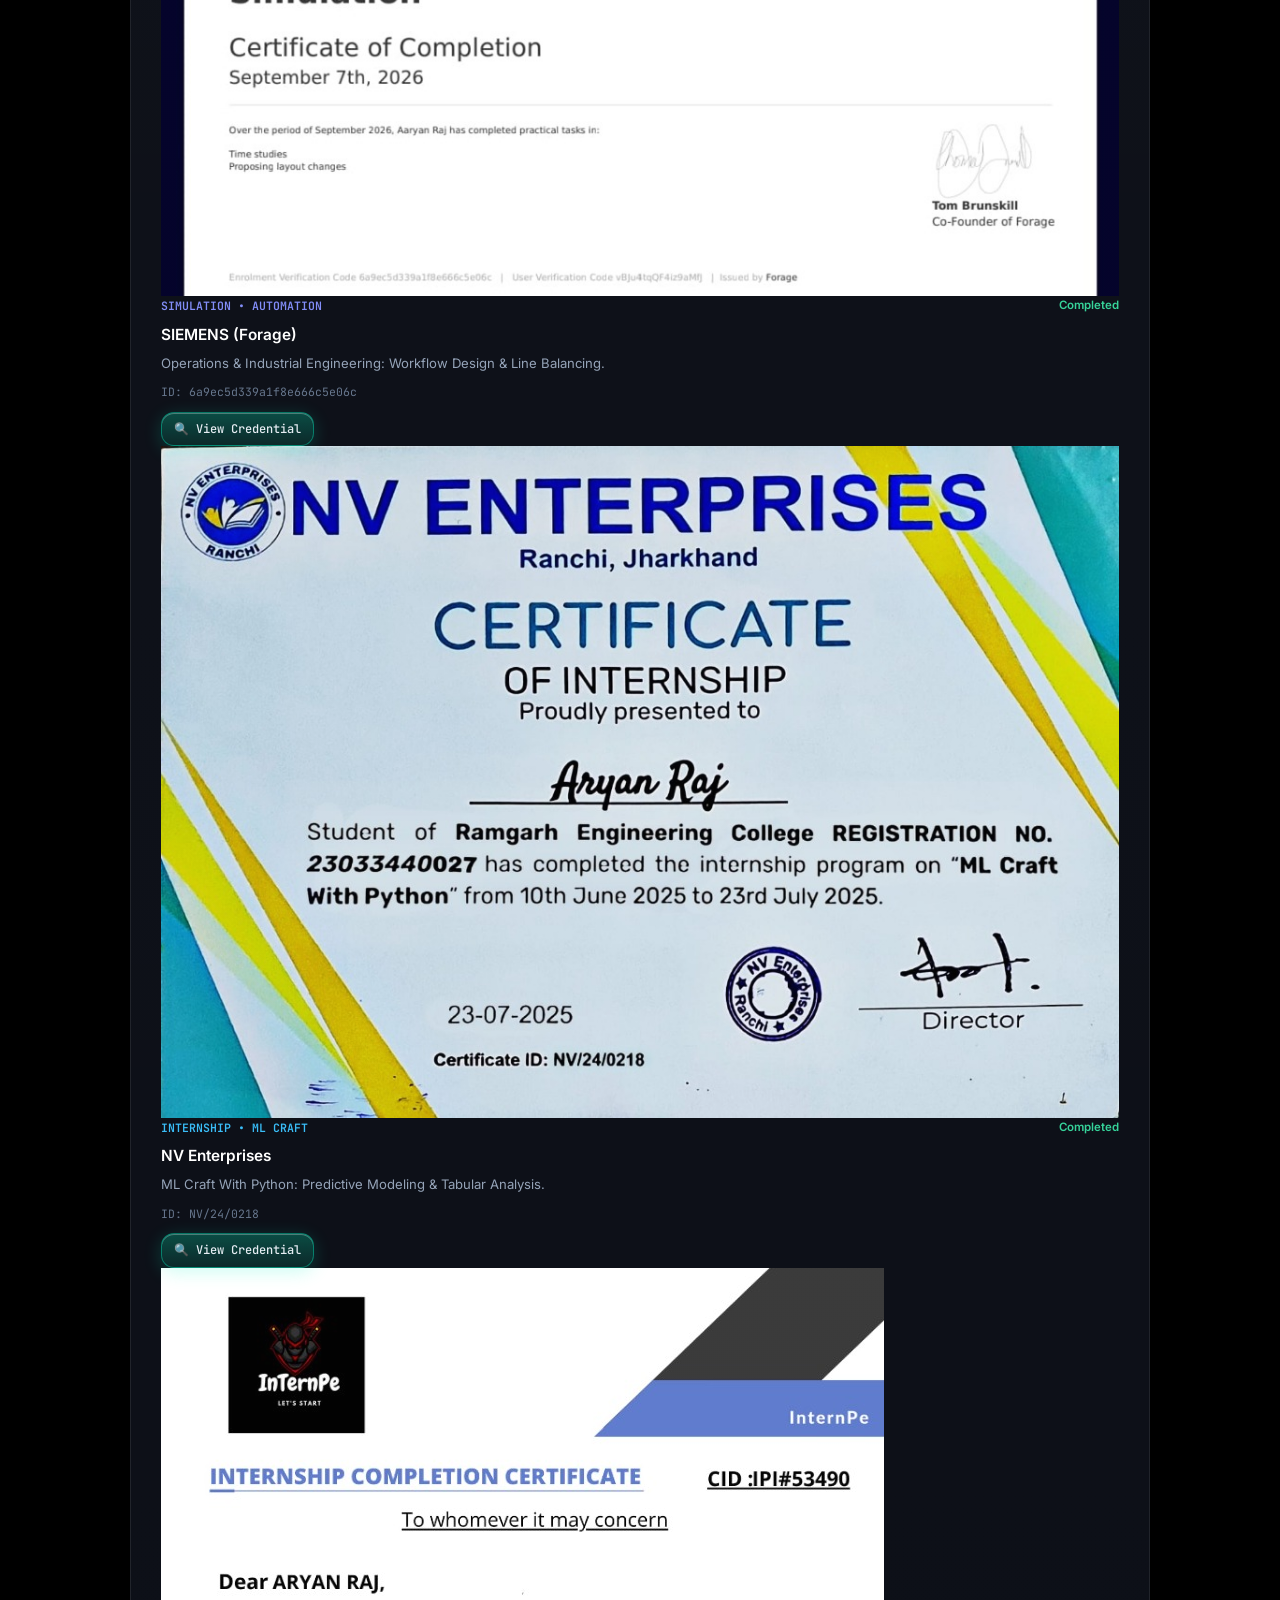
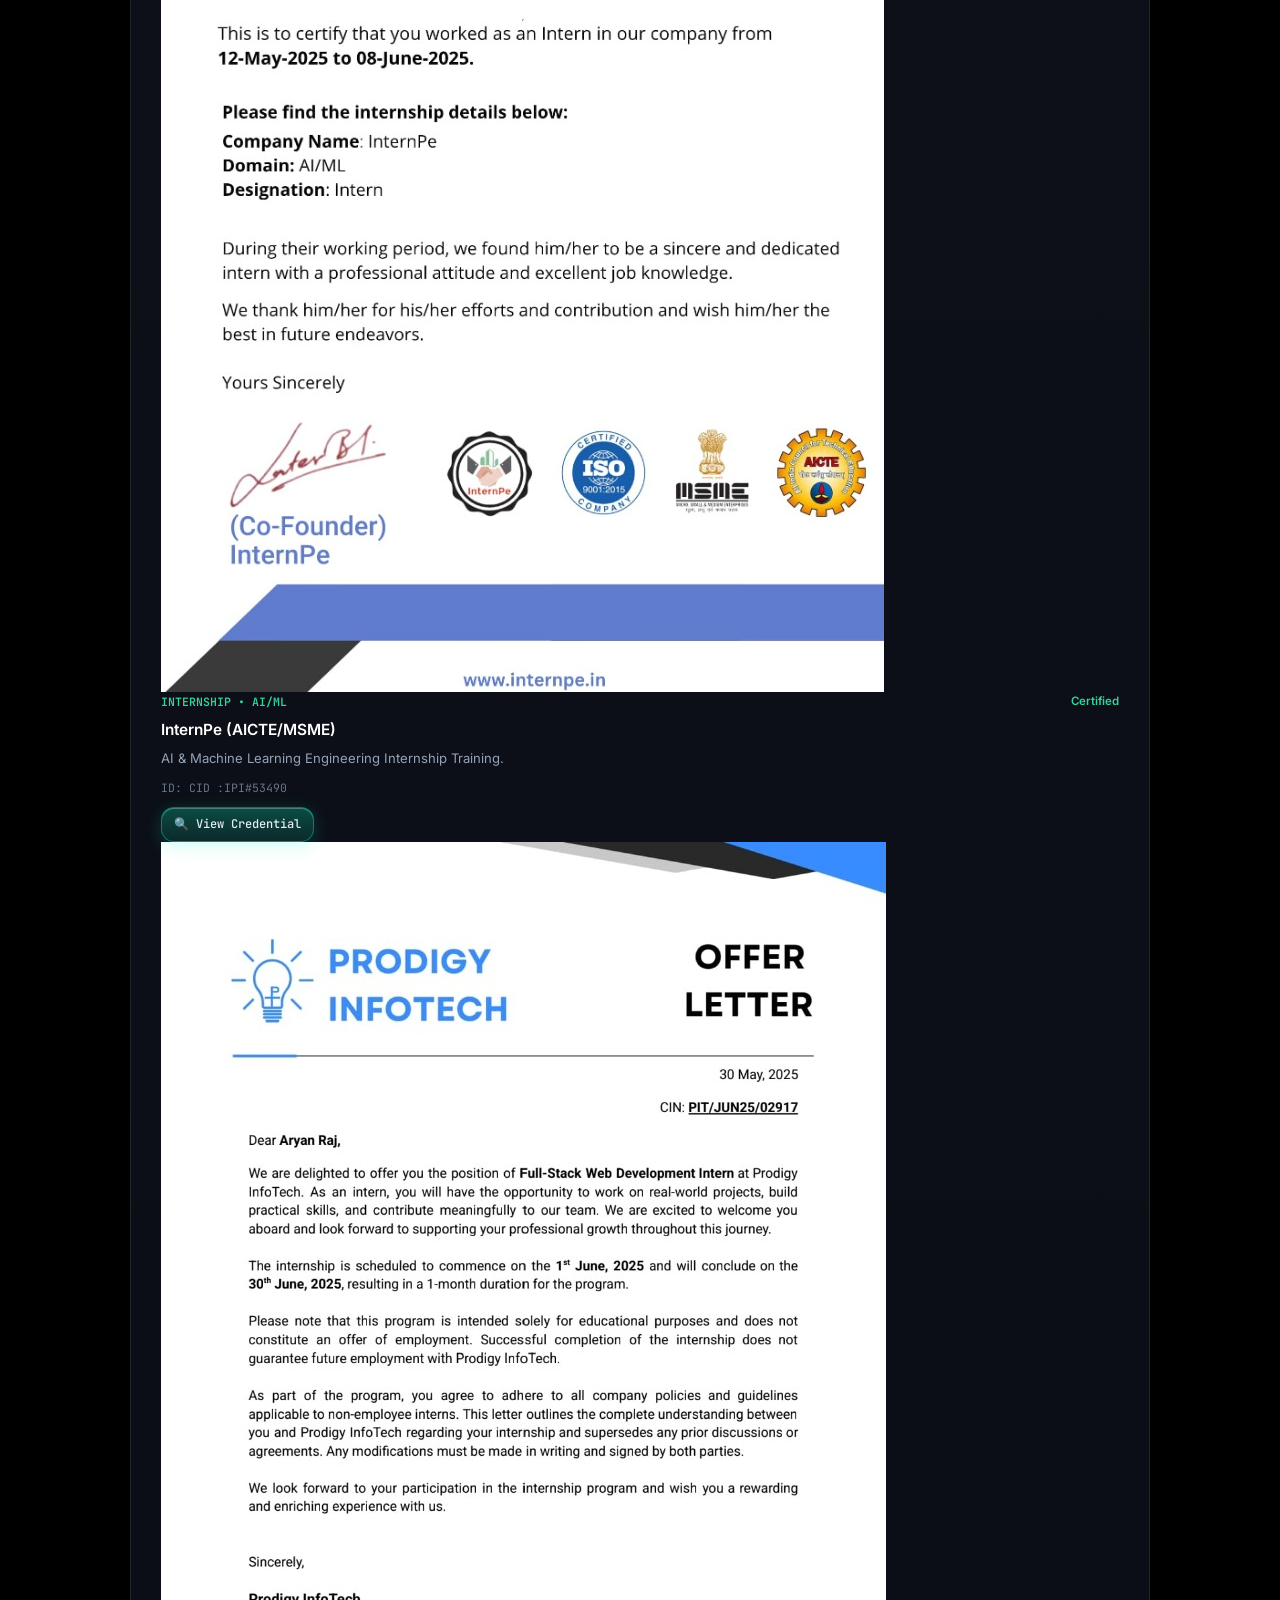
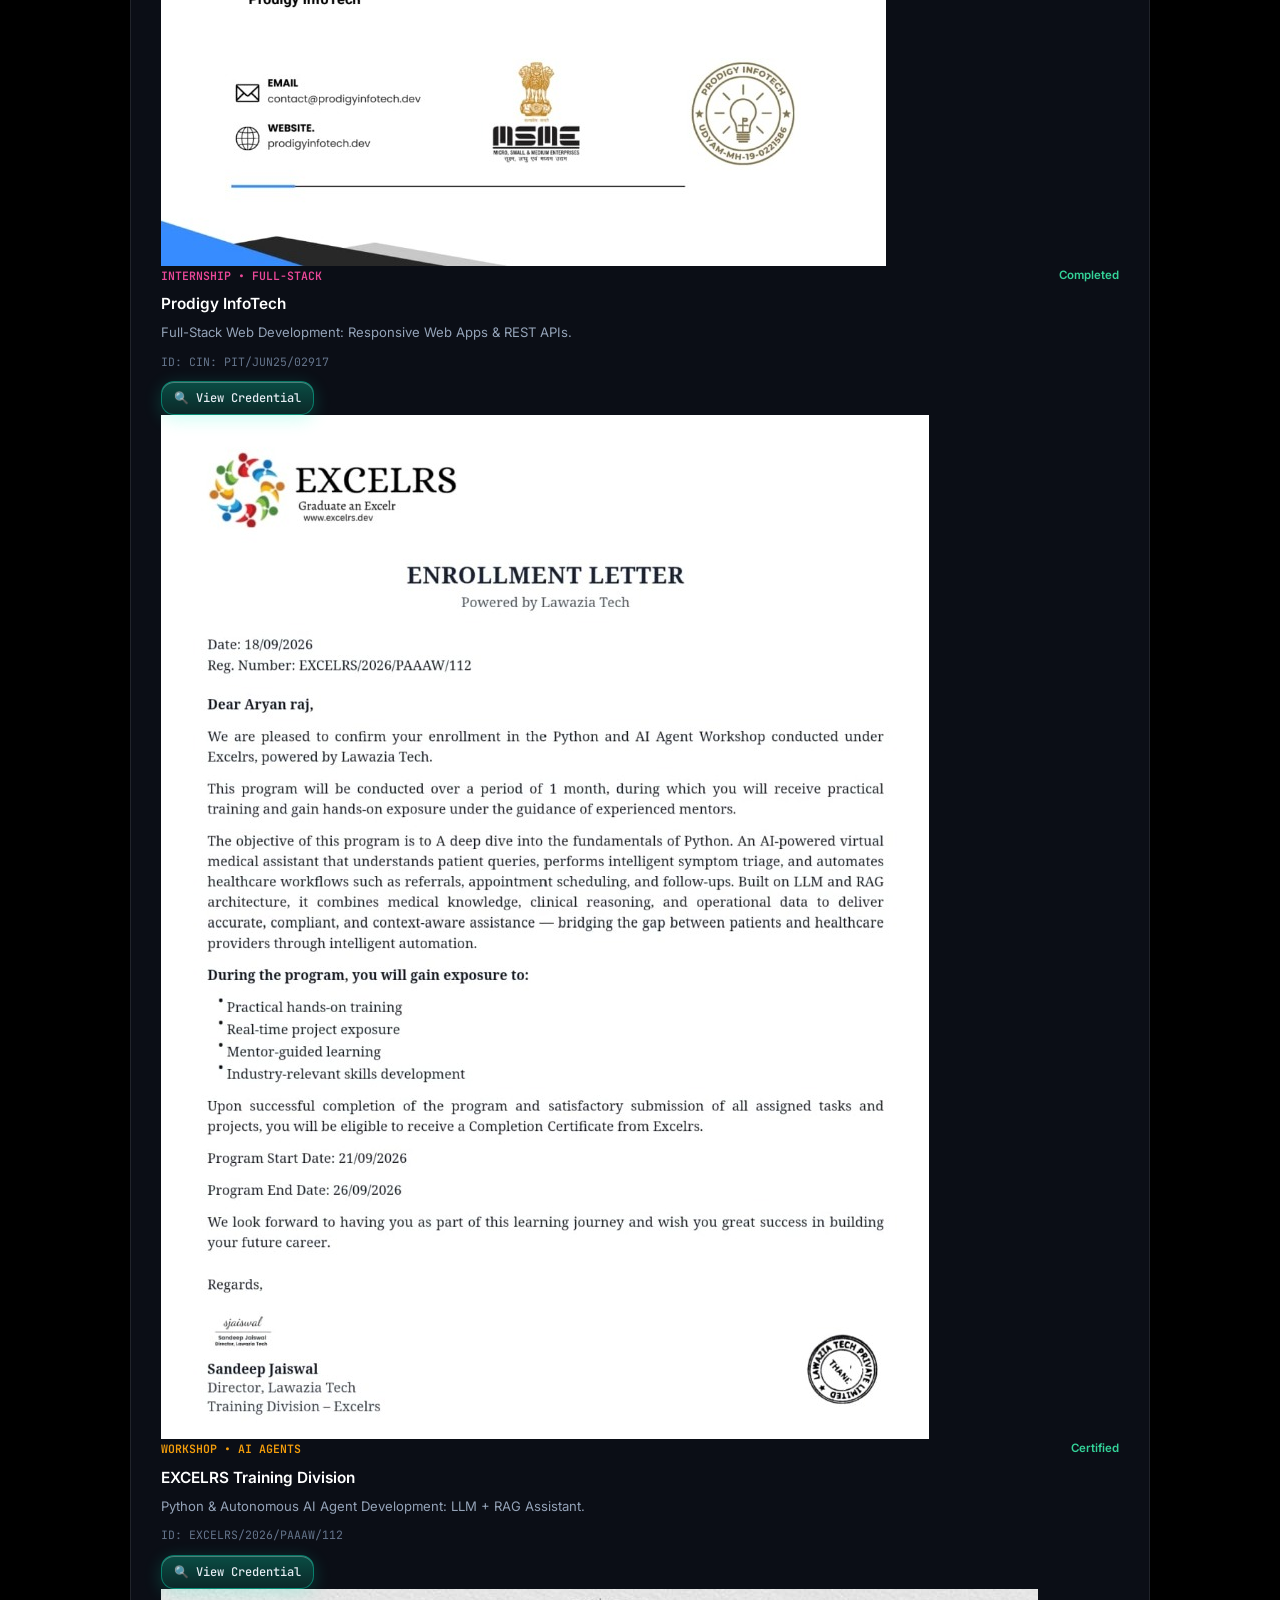
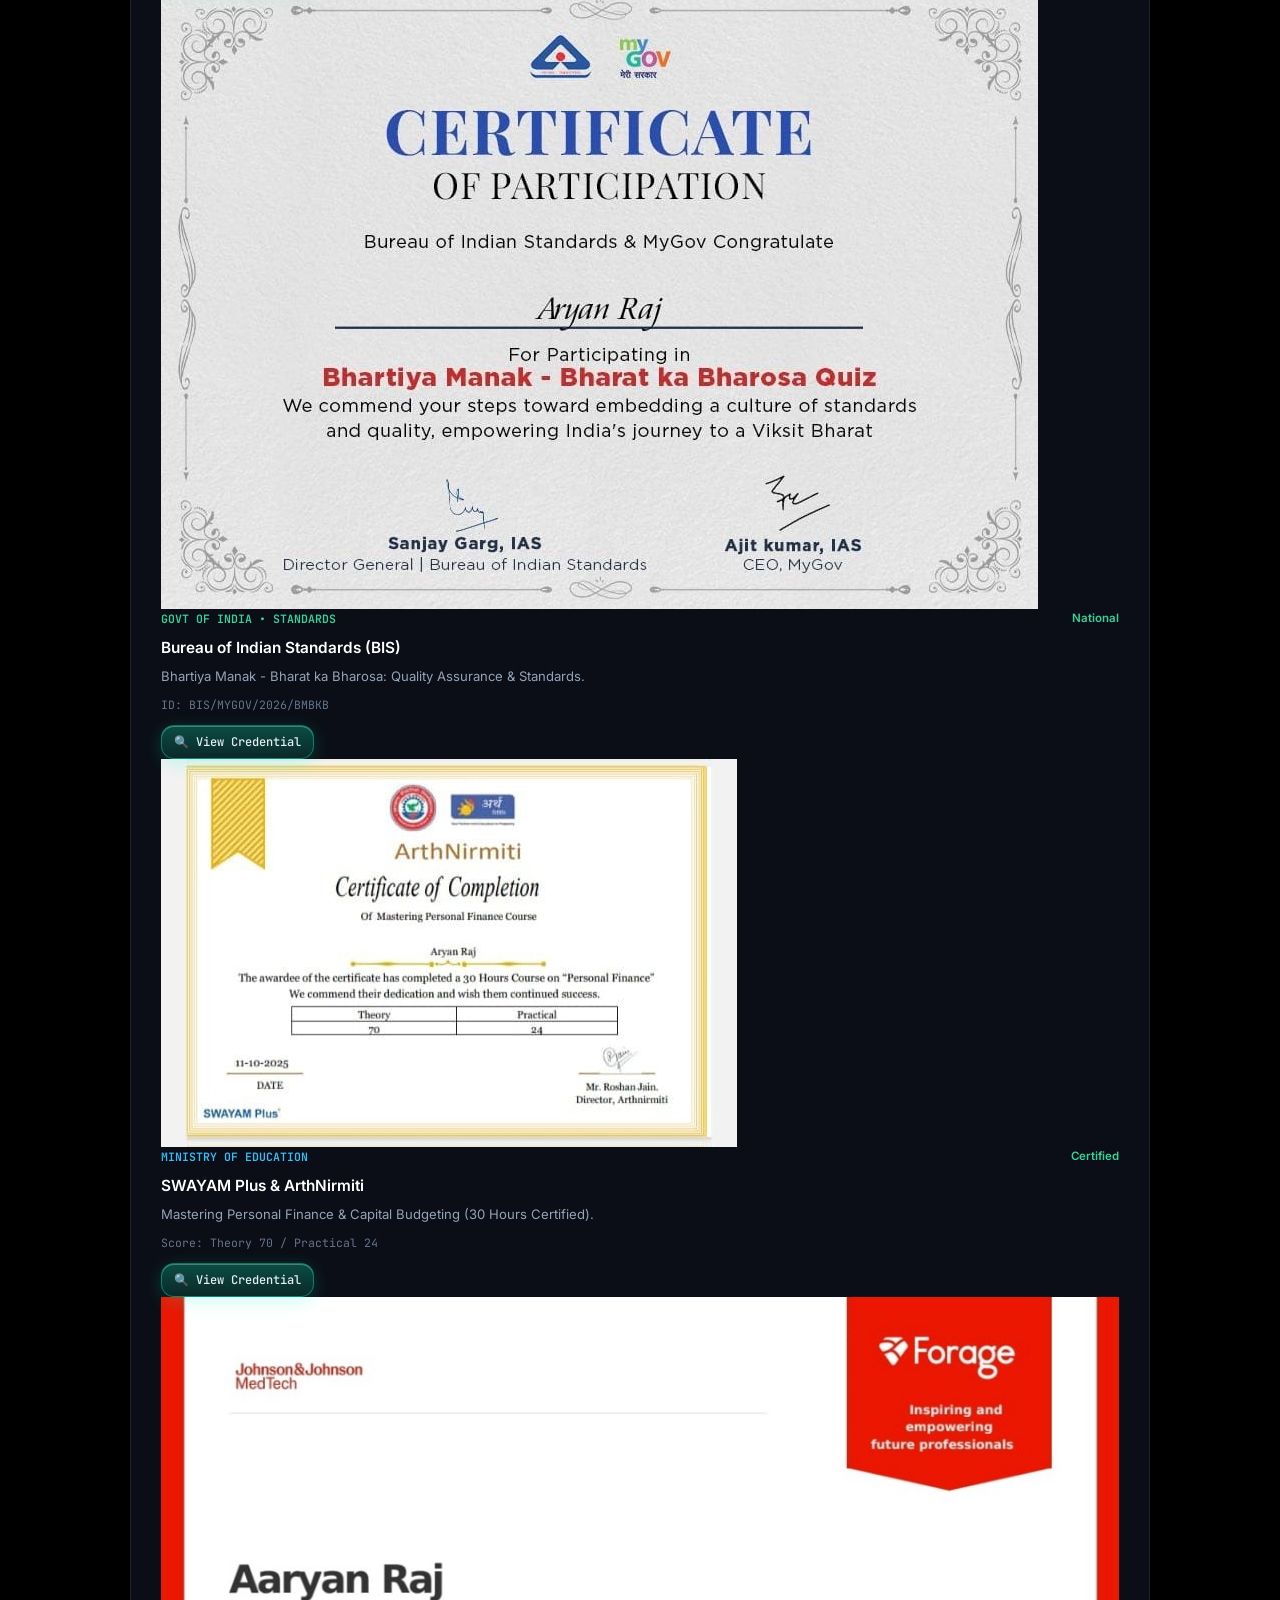
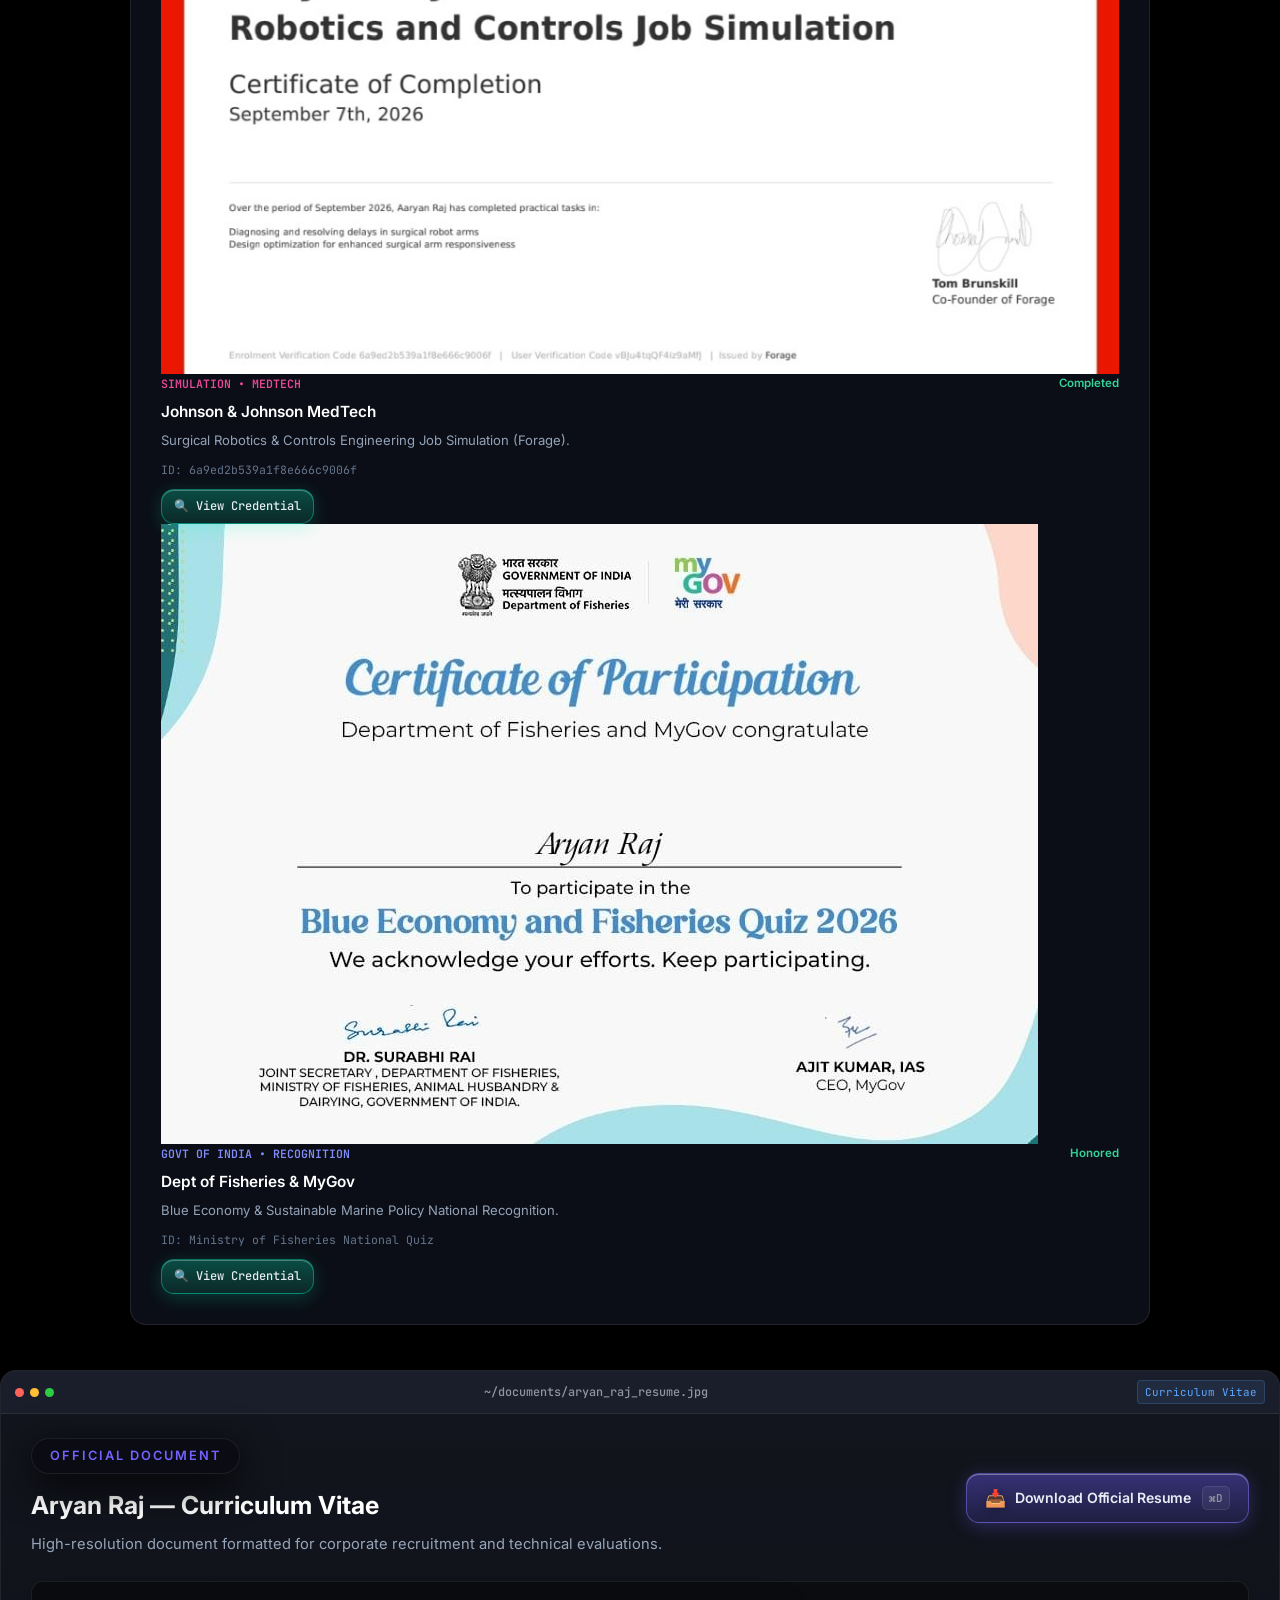
==== commit 6167e554: "Fix Java IDE mobile slide, vertically stack certificate modal on mobile, and restore full visibility" ====
--- a/about.html
+++ b/about.html
@@ -433,6 +433,26 @@
                             </div>
                         </div>
                     </div>
+
+                    <!-- Schooling Card -->
+                    <div style="padding: 20px; border-radius: 12px; background: rgba(255, 255, 255, 0.02); border: 1px solid rgba(255, 255, 255, 0.08);">
+                        <div style="display: flex; flex-wrap: wrap; justify-content: space-between; align-items: flex-start; gap: 14px; margin-bottom: 10px;">
+                            <div>
+                                <h3 style="font-size: 1.15rem; font-weight: 700; color: #ffffff;">Senior Secondary (12th) &amp; Secondary (10th)</h3>
+                                <div style="font-size: 0.92rem; color: #38bdf8; font-weight: 500;">Science &amp; Mathematics Stream</div>
+                                <div style="font-size: 0.85rem; color: #cbd5e1; margin-top: 4px;">SSVM School</div>
+                            </div>
+                            <div style="text-align: right;">
+                                <div style="display: inline-block; padding: 4px 12px; border-radius: 20px; background: rgba(56, 189, 248, 0.12); color: #38bdf8; font-weight: 700; font-size: 0.86rem; font-family: 'JetBrains Mono', monospace;">
+                                    10th: 72.4% • 12th: 64.8%
+                                </div>
+                                <div style="font-size: 0.78rem; color: #94a3b8; margin-top: 4px;">Strong Foundation in STEM</div>
+                            </div>
+                        </div>
+                        <p style="font-size: 0.88rem; color: #94a3b8; line-height: 1.6;">
+                            Rigorous background in Physics, Chemistry, Mathematics, and Computer Science fundamentals, cultivating analytical problem-solving and structured algorithmic reasoning from secondary education.
+                        </p>
+                    </div>
                 </div>
             </section>
 
@@ -455,144 +475,196 @@
                             Verified Professional Credentials Portfolio
                         </h2>
                         <p style="font-size: 0.94rem; color: #94a3b8; line-height: 1.65;">
-                            Every credential represents completed hands-on coursework, industrial simulations, or university training verified by external industry bodies.
+                            Every credential represents completed hands-on coursework, industrial simulations, or university training verified by external industry bodies. Click any certificate to inspect full resolution.
                         </p>
                     </div>
 
-                    <!-- 12 Item Credentials Grid -->
+                    <!-- 12 Item Credentials Grid with Visual Thumbnails -->
                     <div class="dossier-credentials-grid">
                         
                         <!-- Credential 1 -->
-                        <div style="padding: 18px; border-radius: 10px; background: rgba(255, 255, 255, 0.02); border: 1px solid rgba(255, 255, 255, 0.07);">
-                            <div style="display: flex; justify-content: space-between; align-items: center; margin-bottom: 6px;">
-                                <span style="font-size: 0.74rem; color: #38bdf8; font-family: 'JetBrains Mono', monospace; font-weight: 600;">INTERNSHIP • AI/ML</span>
+                        <div class="dossier-cert-card">
+                            <img src="cert_iitbhu.jpg" alt="Eisystems & IIT BHU" class="dossier-cert-thumb" onclick="window.open('cert_iitbhu.jpg', '_blank')">
+                            <div style="display: flex; justify-content: space-between; align-items: center; margin-bottom: 6px;">
+                                <span style="font-size: 0.72rem; color: #38bdf8; font-family: 'JetBrains Mono', monospace; font-weight: 600;">INTERNSHIP • AI/ML</span>
                                 <span style="font-size: 0.72rem; color: #34d399; font-weight: 600;">Grade A</span>
                             </div>
-                            <h4 style="font-size: 0.98rem; font-weight: 600; color: #ffffff; margin-bottom: 4px;">Eisystems &amp; IIT BHU</h4>
-                            <p style="font-size: 0.83rem; color: #94a3b8; margin-bottom: 8px;">Artificial Intelligence &amp; Machine Learning Internship Certificate.</p>
-                            <div style="font-size: 0.74rem; color: #64748b; font-family: 'JetBrains Mono', monospace;">ID: EIS/IITBHU/AI-8832</div>
+                            <h4 style="font-size: 0.96rem; font-weight: 600; color: #ffffff; margin-bottom: 4px;">Eisystems &amp; IIT BHU</h4>
+                            <p style="font-size: 0.82rem; color: #94a3b8; margin-bottom: 8px;">Artificial Intelligence &amp; Machine Learning Internship Certificate.</p>
+                            <div style="font-size: 0.72rem; color: #64748b; font-family: 'JetBrains Mono', monospace; margin-bottom: 10px;">ID: EIS/THX/25SP-0380</div>
+                            <a href="cert_iitbhu.jpg" target="_blank" class="btn-crystal secondary ripple-btn" style="padding: 6px 12px; font-size: 0.75rem; text-align: center; justify-content: center;">
+                                <span>🔍 View Credential</span>
+                            </a>
                         </div>
 
                         <!-- Credential 2 -->
-                        <div style="padding: 18px; border-radius: 10px; background: rgba(255, 255, 255, 0.02); border: 1px solid rgba(255, 255, 255, 0.07);">
-                            <div style="display: flex; justify-content: space-between; align-items: center; margin-bottom: 6px;">
-                                <span style="font-size: 0.74rem; color: #38bdf8; font-family: 'JetBrains Mono', monospace; font-weight: 600;">CERTIFICATION • GENAI</span>
+                        <div class="dossier-cert-card">
+                            <img src="cert_ibm_python.jpg" alt="IBM Python 101" class="dossier-cert-thumb" onclick="window.open('cert_ibm_python.jpg', '_blank')">
+                            <div style="display: flex; justify-content: space-between; align-items: center; margin-bottom: 6px;">
+                                <span style="font-size: 0.72rem; color: #38bdf8; font-family: 'JetBrains Mono', monospace; font-weight: 600;">CERTIFICATION • DATA SCIENCE</span>
                                 <span style="font-size: 0.72rem; color: #38bdf8; font-weight: 600;">IBM Verified</span>
                             </div>
-                            <h4 style="font-size: 0.98rem; font-weight: 600; color: #ffffff; margin-bottom: 4px;">IBM &amp; Coursera</h4>
-                            <p style="font-size: 0.83rem; color: #94a3b8; margin-bottom: 8px;">Generative AI Foundations &amp; Prompt Engineering Specialization.</p>
-                            <div style="font-size: 0.74rem; color: #64748b; font-family: 'JetBrains Mono', monospace;">ID: COURSERA-IBM-GENAI-4921</div>
+                            <h4 style="font-size: 0.96rem; font-weight: 600; color: #ffffff; margin-bottom: 4px;">IBM Cognitive Class</h4>
+                            <p style="font-size: 0.82rem; color: #94a3b8; margin-bottom: 8px;">Python 101 for Data Science: Pandas, NumPy &amp; REST APIs.</p>
+                            <div style="font-size: 0.72rem; color: #64748b; font-family: 'JetBrains Mono', monospace; margin-bottom: 10px;">ID: PY0101EN</div>
+                            <a href="cert_ibm_python.jpg" target="_blank" class="btn-crystal secondary ripple-btn" style="padding: 6px 12px; font-size: 0.75rem; text-align: center; justify-content: center;">
+                                <span>🔍 View Credential</span>
+                            </a>
                         </div>
 
                         <!-- Credential 3 -->
-                        <div style="padding: 18px; border-radius: 10px; background: rgba(255, 255, 255, 0.02); border: 1px solid rgba(255, 255, 255, 0.07);">
-                            <div style="display: flex; justify-content: space-between; align-items: center; margin-bottom: 6px;">
-                                <span style="font-size: 0.74rem; color: #f59e0b; font-family: 'JetBrains Mono', monospace; font-weight: 600;">JOB SIMULATION • ANALYTICS</span>
+                        <div class="dossier-cert-card">
+                            <img src="cert_tata_forage.jpg" alt="Tata Data Visualisation" class="dossier-cert-thumb" onclick="window.open('cert_tata_forage.jpg', '_blank')">
+                            <div style="display: flex; justify-content: space-between; align-items: center; margin-bottom: 6px;">
+                                <span style="font-size: 0.72rem; color: #f59e0b; font-family: 'JetBrains Mono', monospace; font-weight: 600;">SIMULATION • ANALYTICS</span>
                                 <span style="font-size: 0.72rem; color: #34d399; font-weight: 600;">Completed</span>
                             </div>
-                            <h4 style="font-size: 0.98rem; font-weight: 600; color: #ffffff; margin-bottom: 4px;">Tata Group (Tata Steel)</h4>
-                            <p style="font-size: 0.83rem; color: #94a3b8; margin-bottom: 8px;">Business &amp; Data Analytics Virtual Experience Program on Forage.</p>
-                            <div style="font-size: 0.74rem; color: #64748b; font-family: 'JetBrains Mono', monospace;">ID: FORAGE-TATA-BA-1092</div>
+                            <h4 style="font-size: 0.96rem; font-weight: 600; color: #ffffff; margin-bottom: 4px;">TATA Group (Forage)</h4>
+                            <p style="font-size: 0.82rem; color: #94a3b8; margin-bottom: 8px;">Data Visualisation: Empowering Business with Effective Insights.</p>
+                            <div style="font-size: 0.72rem; color: #64748b; font-family: 'JetBrains Mono', monospace; margin-bottom: 10px;">ID: pvESCMLSam63WB6WH</div>
+                            <a href="cert_tata_forage.jpg" target="_blank" class="btn-crystal secondary ripple-btn" style="padding: 6px 12px; font-size: 0.75rem; text-align: center; justify-content: center;">
+                                <span>🔍 View Credential</span>
+                            </a>
                         </div>
 
                         <!-- Credential 4 -->
-                        <div style="padding: 18px; border-radius: 10px; background: rgba(255, 255, 255, 0.02); border: 1px solid rgba(255, 255, 255, 0.07);">
-                            <div style="display: flex; justify-content: space-between; align-items: center; margin-bottom: 6px;">
-                                <span style="font-size: 0.74rem; color: #818cf8; font-family: 'JetBrains Mono', monospace; font-weight: 600;">SIMULATION • AUTOMATION</span>
+                        <div class="dossier-cert-card">
+                            <img src="cert_siemens.jpg" alt="Siemens Operations" class="dossier-cert-thumb" onclick="window.open('cert_siemens.jpg', '_blank')">
+                            <div style="display: flex; justify-content: space-between; align-items: center; margin-bottom: 6px;">
+                                <span style="font-size: 0.72rem; color: #818cf8; font-family: 'JetBrains Mono', monospace; font-weight: 600;">SIMULATION • AUTOMATION</span>
                                 <span style="font-size: 0.72rem; color: #34d399; font-weight: 600;">Completed</span>
                             </div>
-                            <h4 style="font-size: 0.98rem; font-weight: 600; color: #ffffff; margin-bottom: 4px;">Siemens &amp; Forage</h4>
-                            <p style="font-size: 0.83rem; color: #94a3b8; margin-bottom: 8px;">Engineering Design, Systems Modeling &amp; Industrial Automation.</p>
-                            <div style="font-size: 0.74rem; color: #64748b; font-family: 'JetBrains Mono', monospace;">ID: FORAGE-SIEMENS-ENG-2941</div>
+                            <h4 style="font-size: 0.96rem; font-weight: 600; color: #ffffff; margin-bottom: 4px;">SIEMENS (Forage)</h4>
+                            <p style="font-size: 0.82rem; color: #94a3b8; margin-bottom: 8px;">Operations &amp; Industrial Engineering: Workflow Design &amp; Line Balancing.</p>
+                            <div style="font-size: 0.72rem; color: #64748b; font-family: 'JetBrains Mono', monospace; margin-bottom: 10px;">ID: 6a9ec5d339a1f8e666c5e06c</div>
+                            <a href="cert_siemens.jpg" target="_blank" class="btn-crystal secondary ripple-btn" style="padding: 6px 12px; font-size: 0.75rem; text-align: center; justify-content: center;">
+                                <span>🔍 View Credential</span>
+                            </a>
                         </div>
 
                         <!-- Credential 5 -->
-                        <div style="padding: 18px; border-radius: 10px; background: rgba(255, 255, 255, 0.02); border: 1px solid rgba(255, 255, 255, 0.07);">
-                            <div style="display: flex; justify-content: space-between; align-items: center; margin-bottom: 6px;">
-                                <span style="font-size: 0.74rem; color: #818cf8; font-family: 'JetBrains Mono', monospace; font-weight: 600;">SIMULATION • SWE</span>
+                        <div class="dossier-cert-card">
+                            <img src="cert_nv_enterprises.jpg" alt="NV Enterprises" class="dossier-cert-thumb" onclick="window.open('cert_nv_enterprises.jpg', '_blank')">
+                            <div style="display: flex; justify-content: space-between; align-items: center; margin-bottom: 6px;">
+                                <span style="font-size: 0.72rem; color: #38bdf8; font-family: 'JetBrains Mono', monospace; font-weight: 600;">INTERNSHIP • ML CRAFT</span>
                                 <span style="font-size: 0.72rem; color: #34d399; font-weight: 600;">Completed</span>
                             </div>
-                            <h4 style="font-size: 0.98rem; font-weight: 600; color: #ffffff; margin-bottom: 4px;">Hewlett Packard Enterprise (HPE)</h4>
-                            <p style="font-size: 0.83rem; color: #94a3b8; margin-bottom: 8px;">Software Engineering Job Simulation: REST APIs &amp; Unit Testing.</p>
-                            <div style="font-size: 0.74rem; color: #64748b; font-family: 'JetBrains Mono', monospace;">ID: FORAGE-HPE-SWE-6743</div>
+                            <h4 style="font-size: 0.96rem; font-weight: 600; color: #ffffff; margin-bottom: 4px;">NV Enterprises</h4>
+                            <p style="font-size: 0.82rem; color: #94a3b8; margin-bottom: 8px;">ML Craft With Python: Predictive Modeling &amp; Tabular Analysis.</p>
+                            <div style="font-size: 0.72rem; color: #64748b; font-family: 'JetBrains Mono', monospace; margin-bottom: 10px;">ID: NV/24/0218</div>
+                            <a href="cert_nv_enterprises.jpg" target="_blank" class="btn-crystal secondary ripple-btn" style="padding: 6px 12px; font-size: 0.75rem; text-align: center; justify-content: center;">
+                                <span>🔍 View Credential</span>
+                            </a>
                         </div>
 
                         <!-- Credential 6 -->
-                        <div style="padding: 18px; border-radius: 10px; background: rgba(255, 255, 255, 0.02); border: 1px solid rgba(255, 255, 255, 0.07);">
-                            <div style="display: flex; justify-content: space-between; align-items: center; margin-bottom: 6px;">
-                                <span style="font-size: 0.74rem; color: #ec4899; font-family: 'JetBrains Mono', monospace; font-weight: 600;">GOVT OF INDIA • SECURITY</span>
+                        <div class="dossier-cert-card">
+                            <img src="cert_internpe.jpg" alt="InternPe" class="dossier-cert-thumb" onclick="window.open('cert_internpe.jpg', '_blank')">
+                            <div style="display: flex; justify-content: space-between; align-items: center; margin-bottom: 6px;">
+                                <span style="font-size: 0.72rem; color: #34d399; font-family: 'JetBrains Mono', monospace; font-weight: 600;">INTERNSHIP • AI/ML</span>
                                 <span style="font-size: 0.72rem; color: #34d399; font-weight: 600;">Certified</span>
                             </div>
-                            <h4 style="font-size: 0.98rem; font-weight: 600; color: #ffffff; margin-bottom: 4px;">NIELIT (MeitY)</h4>
-                            <p style="font-size: 0.83rem; color: #94a3b8; margin-bottom: 8px;">Cyber Security Practices, Network Defense &amp; Data Privacy.</p>
-                            <div style="font-size: 0.74rem; color: #64748b; font-family: 'JetBrains Mono', monospace;">ID: NIELIT-CS-2023-9081</div>
+                            <h4 style="font-size: 0.96rem; font-weight: 600; color: #ffffff; margin-bottom: 4px;">InternPe (AICTE/MSME)</h4>
+                            <p style="font-size: 0.82rem; color: #94a3b8; margin-bottom: 8px;">AI &amp; Machine Learning Engineering Internship Training.</p>
+                            <div style="font-size: 0.72rem; color: #64748b; font-family: 'JetBrains Mono', monospace; margin-bottom: 10px;">ID: CID :IPI#53490</div>
+                            <a href="cert_internpe.jpg" target="_blank" class="btn-crystal secondary ripple-btn" style="padding: 6px 12px; font-size: 0.75rem; text-align: center; justify-content: center;">
+                                <span>🔍 View Credential</span>
+                            </a>
                         </div>
 
                         <!-- Credential 7 -->
-                        <div style="padding: 18px; border-radius: 10px; background: rgba(255, 255, 255, 0.02); border: 1px solid rgba(255, 255, 255, 0.07);">
-                            <div style="display: flex; justify-content: space-between; align-items: center; margin-bottom: 6px;">
-                                <span style="font-size: 0.74rem; color: #38bdf8; font-family: 'JetBrains Mono', monospace; font-weight: 600;">NPTEL • IIT KHARAGPUR</span>
-                                <span style="font-size: 0.72rem; color: #34d399; font-weight: 600;">Elite</span>
-                            </div>
-                            <h4 style="font-size: 0.98rem; font-weight: 600; color: #ffffff; margin-bottom: 4px;">NPTEL &amp; IIT Kharagpur</h4>
-                            <p style="font-size: 0.83rem; color: #94a3b8; margin-bottom: 8px;">The Joy of Computing using Python &amp; Data Science Fundamentals.</p>
-                            <div style="font-size: 0.74rem; color: #64748b; font-family: 'JetBrains Mono', monospace;">ID: NPTEL23CS44S1092</div>
+                        <div class="dossier-cert-card">
+                            <img src="cert_prodigy.jpg" alt="Prodigy InfoTech" class="dossier-cert-thumb" onclick="window.open('cert_prodigy.jpg', '_blank')">
+                            <div style="display: flex; justify-content: space-between; align-items: center; margin-bottom: 6px;">
+                                <span style="font-size: 0.72rem; color: #ec4899; font-family: 'JetBrains Mono', monospace; font-weight: 600;">INTERNSHIP • FULL-STACK</span>
+                                <span style="font-size: 0.72rem; color: #34d399; font-weight: 600;">Completed</span>
+                            </div>
+                            <h4 style="font-size: 0.96rem; font-weight: 600; color: #ffffff; margin-bottom: 4px;">Prodigy InfoTech</h4>
+                            <p style="font-size: 0.82rem; color: #94a3b8; margin-bottom: 8px;">Full-Stack Web Development: Responsive Web Apps &amp; REST APIs.</p>
+                            <div style="font-size: 0.72rem; color: #64748b; font-family: 'JetBrains Mono', monospace; margin-bottom: 10px;">ID: CIN: PIT/JUN25/02917</div>
+                            <a href="cert_prodigy.jpg" target="_blank" class="btn-crystal secondary ripple-btn" style="padding: 6px 12px; font-size: 0.75rem; text-align: center; justify-content: center;">
+                                <span>🔍 View Credential</span>
+                            </a>
                         </div>
 
                         <!-- Credential 8 -->
-                        <div style="padding: 18px; border-radius: 10px; background: rgba(255, 255, 255, 0.02); border: 1px solid rgba(255, 255, 255, 0.07);">
-                            <div style="display: flex; justify-content: space-between; align-items: center; margin-bottom: 6px;">
-                                <span style="font-size: 0.74rem; color: #f59e0b; font-family: 'JetBrains Mono', monospace; font-weight: 600;">GREAT LEARNING • JAVA</span>
-                                <span style="font-size: 0.72rem; color: #34d399; font-weight: 600;">Verified</span>
-                            </div>
-                            <h4 style="font-size: 0.98rem; font-weight: 600; color: #ffffff; margin-bottom: 4px;">Great Learning Academy</h4>
-                            <p style="font-size: 0.83rem; color: #94a3b8; margin-bottom: 8px;">Core &amp; Advanced Java Programming, OOP, Collections &amp; Streams.</p>
-                            <div style="font-size: 0.74rem; color: #64748b; font-family: 'JetBrains Mono', monospace;">ID: GL-JAVA-ADV-7821</div>
+                        <div class="dossier-cert-card">
+                            <img src="cert_excelrs.jpg" alt="EXCELRS AI Agent" class="dossier-cert-thumb" onclick="window.open('cert_excelrs.jpg', '_blank')">
+                            <div style="display: flex; justify-content: space-between; align-items: center; margin-bottom: 6px;">
+                                <span style="font-size: 0.72rem; color: #f59e0b; font-family: 'JetBrains Mono', monospace; font-weight: 600;">WORKSHOP • AI AGENTS</span>
+                                <span style="font-size: 0.72rem; color: #34d399; font-weight: 600;">Certified</span>
+                            </div>
+                            <h4 style="font-size: 0.96rem; font-weight: 600; color: #ffffff; margin-bottom: 4px;">EXCELRS Training Division</h4>
+                            <p style="font-size: 0.82rem; color: #94a3b8; margin-bottom: 8px;">Python &amp; Autonomous AI Agent Development: LLM + RAG Assistant.</p>
+                            <div style="font-size: 0.72rem; color: #64748b; font-family: 'JetBrains Mono', monospace; margin-bottom: 10px;">ID: EXCELRS/2026/PAAAW/112</div>
+                            <a href="cert_excelrs.jpg" target="_blank" class="btn-crystal secondary ripple-btn" style="padding: 6px 12px; font-size: 0.75rem; text-align: center; justify-content: center;">
+                                <span>🔍 View Credential</span>
+                            </a>
                         </div>
 
                         <!-- Credential 9 -->
-                        <div style="padding: 18px; border-radius: 10px; background: rgba(255, 255, 255, 0.02); border: 1px solid rgba(255, 255, 255, 0.07);">
-                            <div style="display: flex; justify-content: space-between; align-items: center; margin-bottom: 6px;">
-                                <span style="font-size: 0.74rem; color: #34d399; font-family: 'JetBrains Mono', monospace; font-weight: 600;">GREAT LEARNING • SQL</span>
-                                <span style="font-size: 0.72rem; color: #34d399; font-weight: 600;">Verified</span>
-                            </div>
-                            <h4 style="font-size: 0.98rem; font-weight: 600; color: #ffffff; margin-bottom: 4px;">Great Learning Academy</h4>
-                            <p style="font-size: 0.83rem; color: #94a3b8; margin-bottom: 8px;">Relational Database Management, SQL Queries &amp; Schema Design.</p>
-                            <div style="font-size: 0.74rem; color: #64748b; font-family: 'JetBrains Mono', monospace;">ID: GL-SQL-DBMS-5412</div>
+                        <div class="dossier-cert-card">
+                            <img src="cert_bis_mygov.jpg" alt="Bureau of Indian Standards" class="dossier-cert-thumb" onclick="window.open('cert_bis_mygov.jpg', '_blank')">
+                            <div style="display: flex; justify-content: space-between; align-items: center; margin-bottom: 6px;">
+                                <span style="font-size: 0.72rem; color: #34d399; font-family: 'JetBrains Mono', monospace; font-weight: 600;">GOVT OF INDIA • STANDARDS</span>
+                                <span style="font-size: 0.72rem; color: #34d399; font-weight: 600;">National</span>
+                            </div>
+                            <h4 style="font-size: 0.96rem; font-weight: 600; color: #ffffff; margin-bottom: 4px;">Bureau of Indian Standards (BIS)</h4>
+                            <p style="font-size: 0.82rem; color: #94a3b8; margin-bottom: 8px;">Bhartiya Manak - Bharat ka Bharosa: Quality Assurance &amp; Standards.</p>
+                            <div style="font-size: 0.72rem; color: #64748b; font-family: 'JetBrains Mono', monospace; margin-bottom: 10px;">ID: BIS/MYGOV/2026/BMBKB</div>
+                            <a href="cert_bis_mygov.jpg" target="_blank" class="btn-crystal secondary ripple-btn" style="padding: 6px 12px; font-size: 0.75rem; text-align: center; justify-content: center;">
+                                <span>🔍 View Credential</span>
+                            </a>
                         </div>
 
                         <!-- Credential 10 -->
-                        <div style="padding: 18px; border-radius: 10px; background: rgba(255, 255, 255, 0.02); border: 1px solid rgba(255, 255, 255, 0.07);">
-                            <div style="display: flex; justify-content: space-between; align-items: center; margin-bottom: 6px;">
-                                <span style="font-size: 0.74rem; color: #34d399; font-family: 'JetBrains Mono', monospace; font-weight: 600;">HACKERRANK • SKILL</span>
-                                <span style="font-size: 0.72rem; color: #34d399; font-weight: 600;">Intermediate</span>
-                            </div>
-                            <h4 style="font-size: 0.98rem; font-weight: 600; color: #ffffff; margin-bottom: 4px;">HackerRank Skills Certification</h4>
-                            <p style="font-size: 0.83rem; color: #94a3b8; margin-bottom: 8px;">Problem Solving (Intermediate) &amp; Python Algorithms Verification.</p>
-                            <div style="font-size: 0.74rem; color: #64748b; font-family: 'JetBrains Mono', monospace;">ID: HR-PS-INTERMEDIATE-3312</div>
+                        <div class="dossier-cert-card">
+                            <img src="cert_swayam_finance.jpg" alt="SWAYAM Plus" class="dossier-cert-thumb" onclick="window.open('cert_swayam_finance.jpg', '_blank')">
+                            <div style="display: flex; justify-content: space-between; align-items: center; margin-bottom: 6px;">
+                                <span style="font-size: 0.72rem; color: #38bdf8; font-family: 'JetBrains Mono', monospace; font-weight: 600;">MINISTRY OF EDUCATION</span>
+                                <span style="font-size: 0.72rem; color: #34d399; font-weight: 600;">Certified</span>
+                            </div>
+                            <h4 style="font-size: 0.96rem; font-weight: 600; color: #ffffff; margin-bottom: 4px;">SWAYAM Plus &amp; ArthNirmiti</h4>
+                            <p style="font-size: 0.82rem; color: #94a3b8; margin-bottom: 8px;">Mastering Personal Finance &amp; Capital Budgeting (30 Hours Certified).</p>
+                            <div style="font-size: 0.72rem; color: #64748b; font-family: 'JetBrains Mono', monospace; margin-bottom: 10px;">Score: Theory 70 / Practical 24</div>
+                            <a href="cert_swayam_finance.jpg" target="_blank" class="btn-crystal secondary ripple-btn" style="padding: 6px 12px; font-size: 0.75rem; text-align: center; justify-content: center;">
+                                <span>🔍 View Credential</span>
+                            </a>
                         </div>
 
                         <!-- Credential 11 -->
-                        <div style="padding: 18px; border-radius: 10px; background: rgba(255, 255, 255, 0.02); border: 1px solid rgba(255, 255, 255, 0.07);">
-                            <div style="display: flex; justify-content: space-between; align-items: center; margin-bottom: 6px;">
-                                <span style="font-size: 0.74rem; color: #f59e0b; font-family: 'JetBrains Mono', monospace; font-weight: 600;">BUREAU OF STANDARDS</span>
-                                <span style="font-size: 0.72rem; color: #34d399; font-weight: 600;">Govt Body</span>
-                            </div>
-                            <h4 style="font-size: 0.98rem; font-weight: 600; color: #ffffff; margin-bottom: 4px;">Bureau of Indian Standards (BIS)</h4>
-                            <p style="font-size: 0.83rem; color: #94a3b8; margin-bottom: 8px;">Standards Writing Competition &amp; Technical Compliance Leadership.</p>
-                            <div style="font-size: 0.74rem; color: #64748b; font-family: 'JetBrains Mono', monospace;">ID: BIS-STANDARDS-2023-018</div>
+                        <div class="dossier-cert-card">
+                            <img src="cert_jnj.jpg" alt="Johnson & Johnson" class="dossier-cert-thumb" onclick="window.open('cert_jnj.jpg', '_blank')">
+                            <div style="display: flex; justify-content: space-between; align-items: center; margin-bottom: 6px;">
+                                <span style="font-size: 0.72rem; color: #ec4899; font-family: 'JetBrains Mono', monospace; font-weight: 600;">SIMULATION • MEDTECH</span>
+                                <span style="font-size: 0.72rem; color: #34d399; font-weight: 600;">Completed</span>
+                            </div>
+                            <h4 style="font-size: 0.96rem; font-weight: 600; color: #ffffff; margin-bottom: 4px;">Johnson &amp; Johnson MedTech</h4>
+                            <p style="font-size: 0.82rem; color: #94a3b8; margin-bottom: 8px;">Surgical Robotics &amp; Controls Engineering Job Simulation (Forage).</p>
+                            <div style="font-size: 0.72rem; color: #64748b; font-family: 'JetBrains Mono', monospace; margin-bottom: 10px;">ID: 6a9ed2b539a1f8e666c9006f</div>
+                            <a href="cert_jnj.jpg" target="_blank" class="btn-crystal secondary ripple-btn" style="padding: 6px 12px; font-size: 0.75rem; text-align: center; justify-content: center;">
+                                <span>🔍 View Credential</span>
+                            </a>
                         </div>
 
                         <!-- Credential 12 -->
-                        <div style="padding: 18px; border-radius: 10px; background: rgba(255, 255, 255, 0.02); border: 1px solid rgba(255, 255, 255, 0.07);">
-                            <div style="display: flex; justify-content: space-between; align-items: center; margin-bottom: 6px;">
-                                <span style="font-size: 0.74rem; color: #818cf8; font-family: 'JetBrains Mono', monospace; font-weight: 600;">NSDC • SKILL INDIA</span>
-                                <span style="font-size: 0.72rem; color: #34d399; font-weight: 600;">National</span>
-                            </div>
-                            <h4 style="font-size: 0.98rem; font-weight: 600; color: #ffffff; margin-bottom: 4px;">Skill India &amp; NSDC</h4>
-                            <p style="font-size: 0.83rem; color: #94a3b8; margin-bottom: 8px;">Full Stack Web Engineering &amp; Modern Internet Technologies.</p>
-                            <div style="font-size: 0.74rem; color: #64748b; font-family: 'JetBrains Mono', monospace;">ID: NSDC-FSWD-2023-4412</div>
-                        </div>
+                        <div class="dossier-cert-card">
+                            <img src="cert_mygov.jpg" alt="Govt of India Blue Economy" class="dossier-cert-thumb" onclick="window.open('cert_mygov.jpg', '_blank')">
+                            <div style="display: flex; justify-content: space-between; align-items: center; margin-bottom: 6px;">
+                                <span style="font-size: 0.72rem; color: #818cf8; font-family: 'JetBrains Mono', monospace; font-weight: 600;">GOVT OF INDIA • RECOGNITION</span>
+                                <span style="font-size: 0.72rem; color: #34d399; font-weight: 600;">Honored</span>
+                            </div>
+                            <h4 style="font-size: 0.96rem; font-weight: 600; color: #ffffff; margin-bottom: 4px;">Dept of Fisheries &amp; MyGov</h4>
+                            <p style="font-size: 0.82rem; color: #94a3b8; margin-bottom: 8px;">Blue Economy &amp; Sustainable Marine Policy National Recognition.</p>
+                            <div style="font-size: 0.72rem; color: #64748b; font-family: 'JetBrains Mono', monospace; margin-bottom: 10px;">ID: Ministry of Fisheries National Quiz</div>
+                            <a href="cert_mygov.jpg" target="_blank" class="btn-crystal secondary ripple-btn" style="padding: 6px 12px; font-size: 0.75rem; text-align: center; justify-content: center;">
+                                <span>🔍 View Credential</span>
+                            </a>
+                        </div>
+
+                    </div>
+                </div>
+            </section>
 
                     </div>
                 </div>
@@ -699,13 +771,17 @@
         </div>
     </footer>
 
-    <!-- Standalone light/dark theme script & mobile menu toggle for about.html -->
+    <!-- Standalone light/dark theme script, reveal engine & mobile menu toggle for about.html -->
     <script>
         document.addEventListener('DOMContentLoaded', function() {
+            // Guarantee all dossier cards are fully visible immediately
+            var revealEls = document.querySelectorAll('.reveal-up, .reveal-left, .reveal-right');
+            revealEls.forEach(function(el) {
+                el.classList.add('revealed');
+            });
+
+            // Theme Toggle
             var themeToggle = document.getElementById('themeToggle');
-            var hamburger = document.getElementById('hamburger');
-            var navLinks = document.getElementById('navLinks');
-
             if (themeToggle) {
                 themeToggle.addEventListener('click', function() {
                     var currentTheme = document.documentElement.getAttribute('data-theme') || 'dark';
@@ -716,16 +792,41 @@
                 });
             }
 
+            // Mobile Hamburger & Smooth Anchor Navigation
+            var hamburger = document.getElementById('hamburger');
+            var navLinks = document.getElementById('navLinks');
+
             if (hamburger && navLinks) {
-                hamburger.addEventListener('click', function() {
+                hamburger.addEventListener('click', function(e) {
+                    e.stopPropagation();
                     hamburger.classList.toggle('active');
                     navLinks.classList.toggle('open');
                 });
 
-                navLinks.querySelectorAll('a').forEach(function(link) {
-                    link.addEventListener('click', function() {
+                // Outside tap to close mobile menu
+                document.addEventListener('click', function(e) {
+                    if (navLinks.classList.contains('open') && !navLinks.contains(e.target) && !hamburger.contains(e.target)) {
                         hamburger.classList.remove('active');
                         navLinks.classList.remove('open');
+                    }
+                });
+
+                // Smooth scroll with navbar offset calculation
+                navLinks.querySelectorAll('a').forEach(function(link) {
+                    link.addEventListener('click', function(e) {
+                        var href = link.getAttribute('href');
+                        hamburger.classList.remove('active');
+                        navLinks.classList.remove('open');
+
+                        if (href && href.startsWith('#')) {
+                            e.preventDefault();
+                            var target = document.querySelector(href);
+                            if (target) {
+                                var navHeight = 64;
+                                var targetPos = target.getBoundingClientRect().top + window.pageYOffset - navHeight - 12;
+                                window.scrollTo({ top: targetPos, behavior: 'smooth' });
+                            }
+                        }
                     });
                 });
             }
--- a/style.css
+++ b/style.css
@@ -1969,6 +1969,138 @@
 }
 
 /* ============================================
+   RESPONSIVE CERTIFICATE MODAL (Mobile & Tablet)
+   Image stacked on top, details below, no mini squish
+   ============================================ */
+@media (max-width: 850px) {
+    .cert-modal-backdrop {
+        padding: 12px !important;
+        align-items: center !important;
+        justify-content: center !important;
+    }
+
+    .cert-modal-dialog {
+        width: 100% !important;
+        max-width: 100% !important;
+        max-height: 88vh !important;
+        border-radius: 20px !important;
+        margin: auto !important;
+        overflow-y: auto !important;
+        -webkit-overflow-scrolling: touch !important;
+    }
+
+    .modal-body {
+        padding: 38px 16px 20px 16px !important;
+    }
+
+    .modal-close-btn {
+        top: 10px !important;
+        right: 10px !important;
+        width: 36px !important;
+        height: 36px !important;
+        font-size: 1.15rem !important;
+        background: rgba(20, 22, 35, 0.92) !important;
+        border: 1px solid rgba(255, 255, 255, 0.25) !important;
+        box-shadow: 0 4px 14px rgba(0, 0, 0, 0.6) !important;
+        z-index: 50 !important;
+    }
+
+    .modal-grid {
+        display: flex !important;
+        flex-direction: column !important;
+        gap: 16px !important;
+        align-items: stretch !important;
+    }
+
+    .modal-img-col {
+        order: 1 !important;
+        width: 100% !important;
+        max-width: 100% !important;
+        text-align: center !important;
+    }
+
+    .modal-rgb-frame {
+        width: 100% !important;
+        padding: 4px !important;
+        border-radius: 14px !important;
+        box-shadow: 0 8px 30px rgba(0, 0, 0, 0.6) !important;
+        box-sizing: border-box !important;
+    }
+
+    .modal-cert-img {
+        width: 100% !important;
+        max-height: 240px !important;
+        object-fit: contain !important;
+        background: rgba(0, 0, 0, 0.6) !important;
+        border-radius: 10px !important;
+        margin: 0 auto !important;
+        display: block !important;
+    }
+
+    .modal-info-col {
+        order: 2 !important;
+        width: 100% !important;
+        max-width: 100% !important;
+        padding-top: 4px !important;
+    }
+
+    .modal-info-col h2 {
+        font-size: 1.25rem !important;
+        line-height: 1.35 !important;
+        margin-bottom: 6px !important;
+    }
+
+    .modal-issuer-tag {
+        font-size: 0.86rem !important;
+        margin-bottom: 12px !important;
+    }
+
+    .cred-meta {
+        font-size: 0.8rem !important;
+        margin-bottom: 14px !important;
+        padding: 10px 12px !important;
+        border-radius: 10px !important;
+    }
+
+    .meta-row {
+        flex-direction: column !important;
+        align-items: flex-start !important;
+        gap: 2px !important;
+        margin-bottom: 6px !important;
+    }
+
+    .meta-key {
+        font-size: 0.72rem !important;
+        color: var(--text-muted) !important;
+    }
+
+    .meta-val {
+        font-size: 0.82rem !important;
+    }
+
+    .modal-section-title {
+        font-size: 0.8rem !important;
+        margin: 14px 0 6px !important;
+    }
+
+    .modal-desc-text {
+        font-size: 0.85rem !important;
+        line-height: 1.6 !important;
+    }
+
+    .modal-highlights-list {
+        padding-left: 16px !important;
+        margin-bottom: 14px !important;
+    }
+
+    .modal-highlights-list li {
+        font-size: 0.82rem !important;
+        line-height: 1.5 !important;
+        margin-bottom: 4px !important;
+    }
+}
+
+/* ============================================
    macOS IN-APP BROWSER WINDOW (AryanOS Safari)
    ============================================ */
 .os-browser-backdrop {
@@ -3283,6 +3415,126 @@
         overflow: hidden;
     }
 
+    /* Java IDE Component - Locked Fitting with Zero Horizontal Slide */
+    .java-ide {
+        width: 100% !important;
+        max-width: 100% !important;
+        min-width: 0 !important;
+        border-radius: 14px !important;
+        overflow: hidden !important;
+        box-shadow: 0 12px 36px rgba(0, 0, 0, 0.7) !important;
+    }
+
+    .ide-titlebar {
+        padding: 8px 10px !important;
+        gap: 6px !important;
+        flex-wrap: wrap !important;
+        justify-content: space-between !important;
+    }
+
+    .window-dots {
+        gap: 4px !important;
+    }
+
+    .window-dots .dot {
+        width: 9px !important;
+        height: 9px !important;
+    }
+
+    .ide-tabs {
+        gap: 4px !important;
+    }
+
+    .ide-tab {
+        padding: 4px 8px !important;
+        font-size: 0.72rem !important;
+        border-radius: 6px !important;
+    }
+
+    .ide-tab .tab-name {
+        max-width: 110px !important;
+        overflow: hidden !important;
+        text-overflow: ellipsis !important;
+        white-space: nowrap !important;
+    }
+
+    .ide-sdk-badge {
+        font-size: 0.68rem !important;
+        padding: 2px 7px !important;
+    }
+
+    .ide-toolbar {
+        padding: 6px 10px !important;
+        flex-wrap: wrap !important;
+        gap: 6px !important;
+        font-size: 0.72rem !important;
+        justify-content: space-between !important;
+    }
+
+    .ide-breadcrumb {
+        font-size: 0.7rem !important;
+        max-width: 130px !important;
+        overflow: hidden !important;
+        text-overflow: ellipsis !important;
+        white-space: nowrap !important;
+    }
+
+    .ide-actions {
+        gap: 6px !important;
+    }
+
+    .ide-run-btn {
+        padding: 4px 8px !important;
+        font-size: 0.7rem !important;
+        border-radius: 6px !important;
+    }
+
+    .ide-git {
+        font-size: 0.68rem !important;
+    }
+
+    .ide-editor {
+        display: flex !important;
+        padding: 10px 0 !important;
+        overflow-x: hidden !important; /* ZERO SLIDE */
+        width: 100% !important;
+        max-width: 100% !important;
+        min-width: 0 !important;
+        box-sizing: border-box !important;
+    }
+
+    .line-numbers {
+        padding: 0 6px 0 8px !important;
+        font-size: 0.7rem !important;
+        line-height: 1.55 !important;
+        flex-shrink: 0 !important;
+    }
+
+    .code-content {
+        padding: 0 8px !important;
+        font-size: 0.72rem !important;
+        line-height: 1.55 !important;
+        white-space: pre-wrap !important;
+        word-break: break-word !important;
+        overflow-x: hidden !important;
+        flex: 1 !important;
+        min-width: 0 !important;
+        box-sizing: border-box !important;
+    }
+
+    .code-content code {
+        white-space: pre-wrap !important;
+        word-break: break-word !important;
+        display: block !important;
+    }
+
+    .ide-terminal {
+        padding: 8px 10px !important;
+        font-size: 0.72rem !important;
+        max-height: 150px !important;
+        overflow-y: auto !important;
+    }
+
     .about-info-grid {
         grid-template-columns: 1fr;
         gap: 10px;
@@ -4170,5 +4422,50 @@
     }
 }
 
-
-
+/* ============================================================
+   ABOUT.HTML DOSSIER VISIBILITY GUARANTEE (Zero Blank Pages)
+   ============================================================ */
+.about-main-wrapper .reveal-up,
+.about-main-wrapper .reveal-left,
+.about-main-wrapper .reveal-right {
+    opacity: 1 !important;
+    transform: none !important;
+    visibility: visible !important;
+}
+
+/* Dossier Certificate Image Cards in about.html */
+.dossier-cert-card {
+    padding: 16px;
+    border-radius: 12px;
+    background: rgba(255, 255, 255, 0.025);
+    border: 1px solid rgba(255, 255, 255, 0.08);
+    display: flex;
+    flex-direction: column;
+    justify-content: space-between;
+    transition: transform 0.3s ease, border-color 0.3s ease, box-shadow 0.3s ease;
+}
+
+.dossier-cert-card:hover {
+    transform: translateY(-3px);
+    border-color: rgba(56, 189, 248, 0.4);
+    box-shadow: 0 10px 25px rgba(0, 0, 0, 0.6);
+}
+
+.dossier-cert-thumb {
+    width: 100%;
+    height: 140px;
+    object-fit: cover;
+    object-position: top;
+    border-radius: 8px;
+    margin-bottom: 12px;
+    border: 1px solid rgba(255, 255, 255, 0.1);
+    background: #000;
+    cursor: pointer;
+    transition: transform 0.3s ease, border-color 0.3s ease;
+    display: block;
+}
+
+.dossier-cert-thumb:hover {
+    transform: scale(1.02);
+    border-color: #38bdf8;
+}
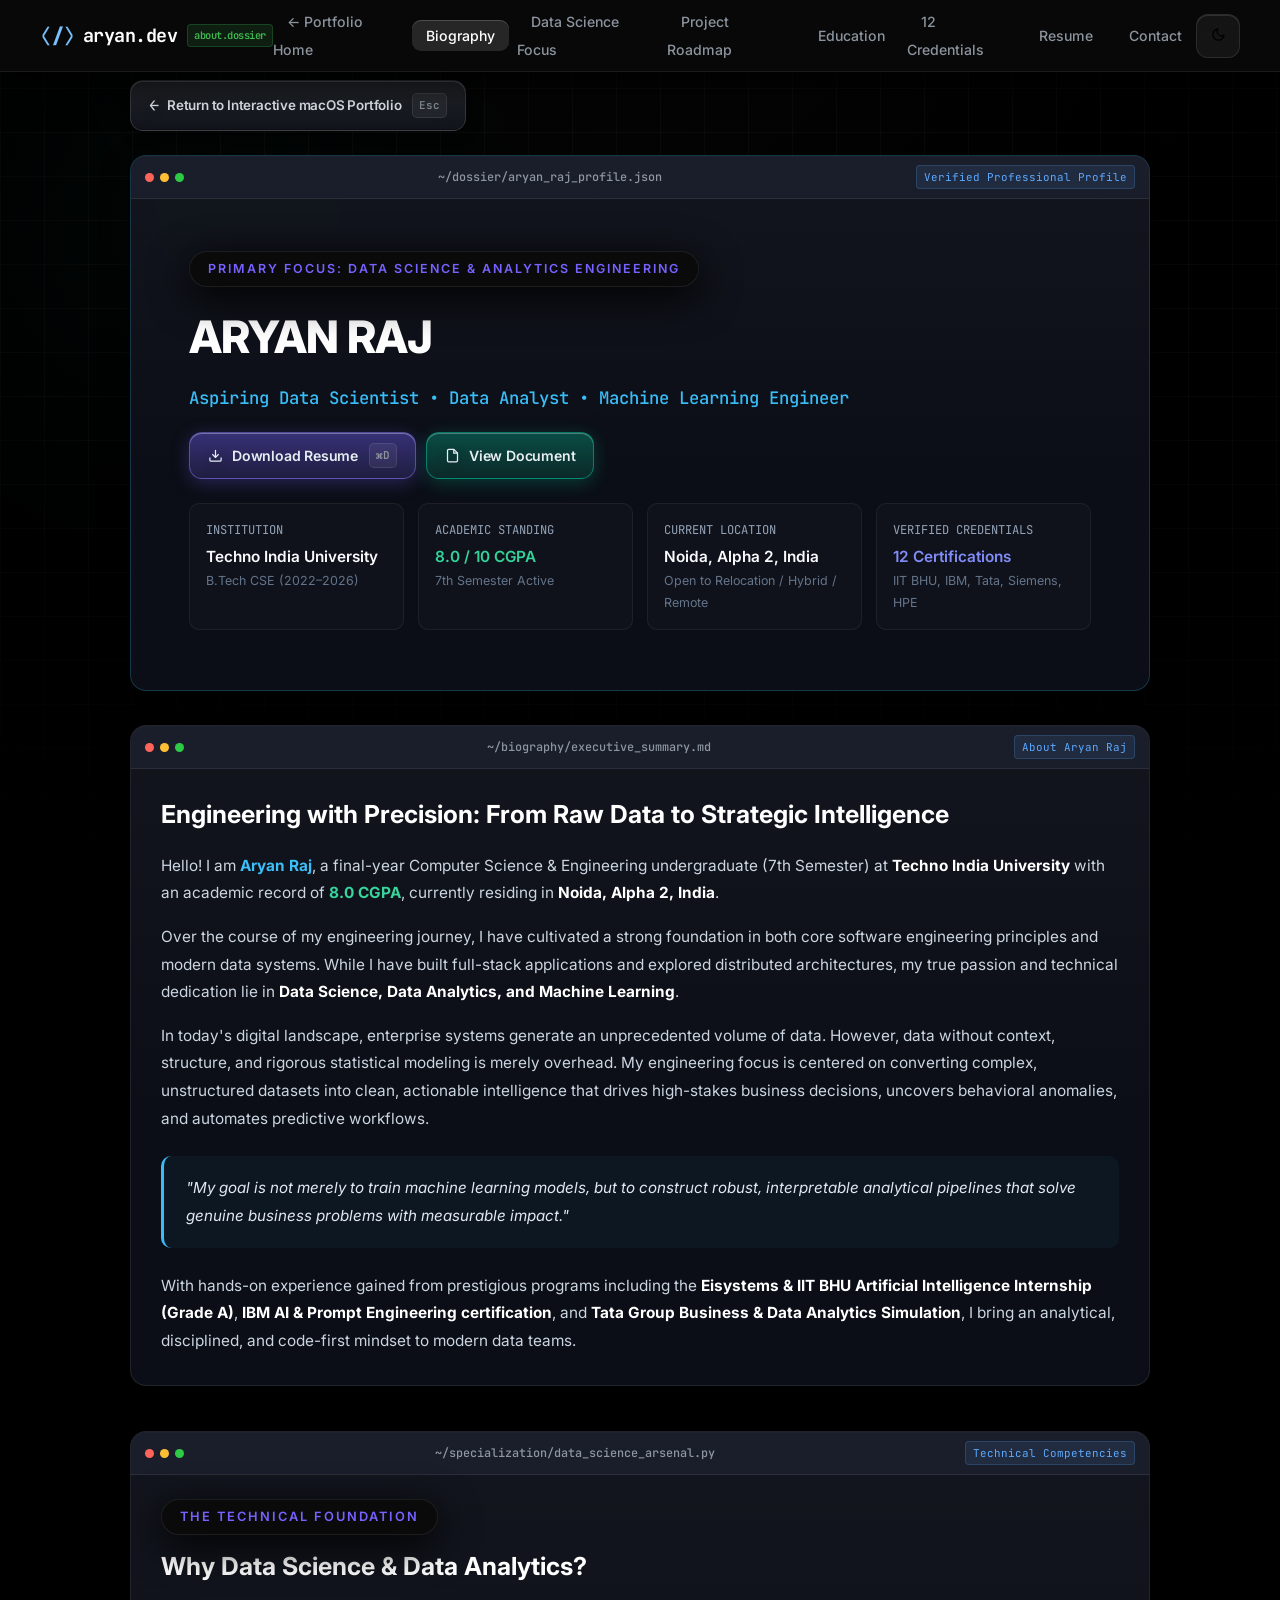
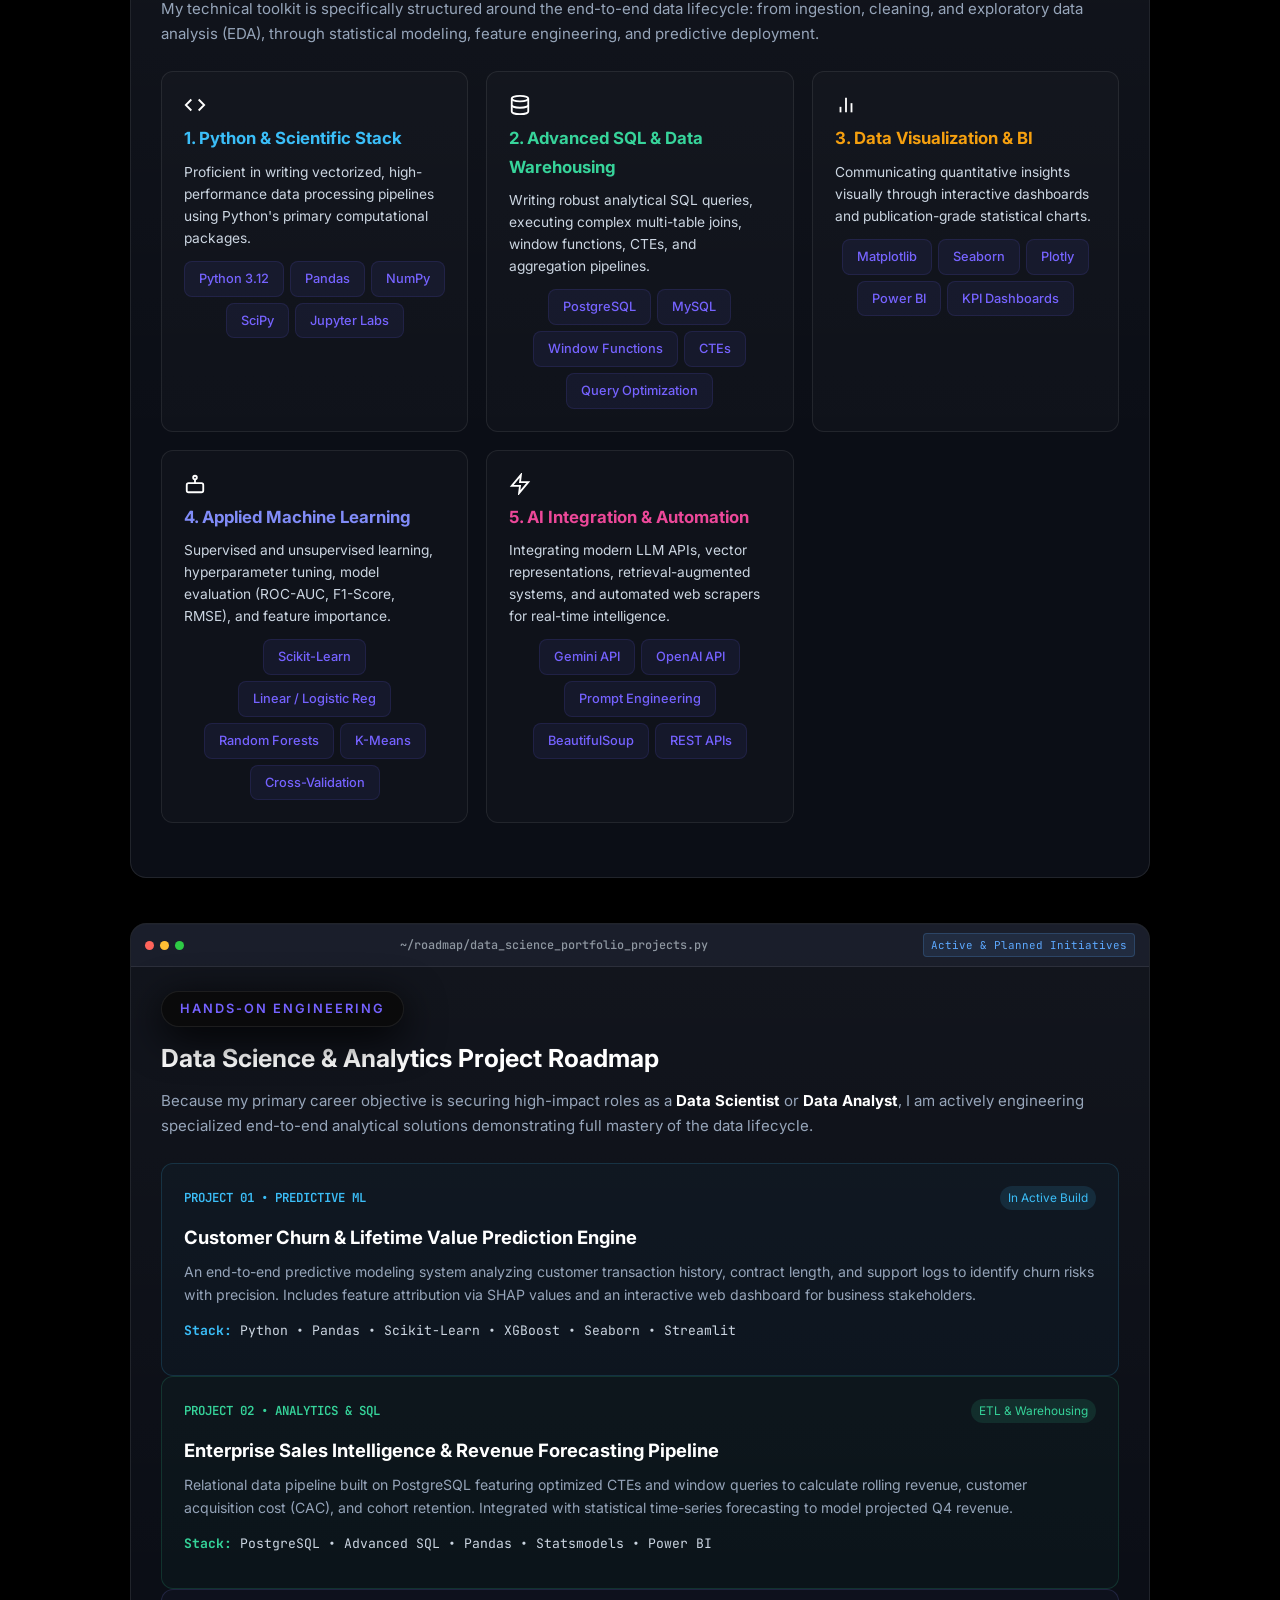
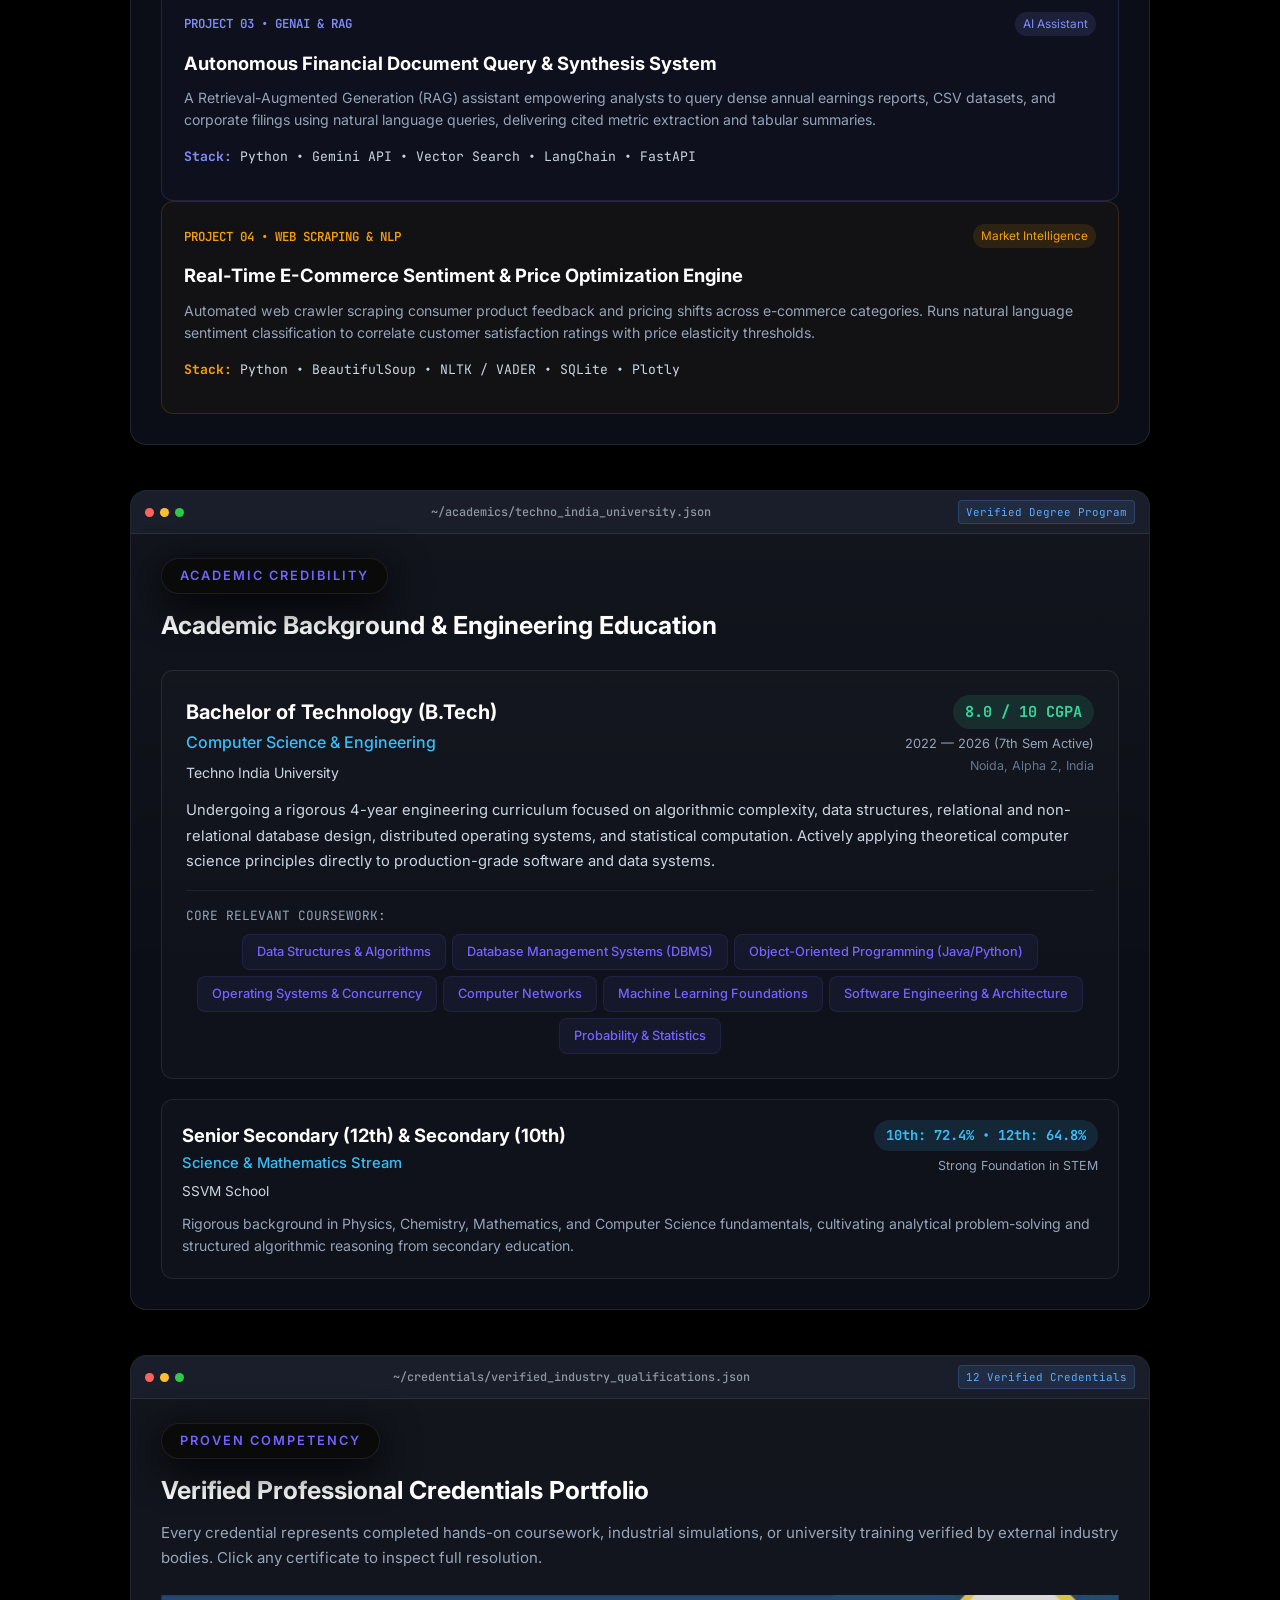
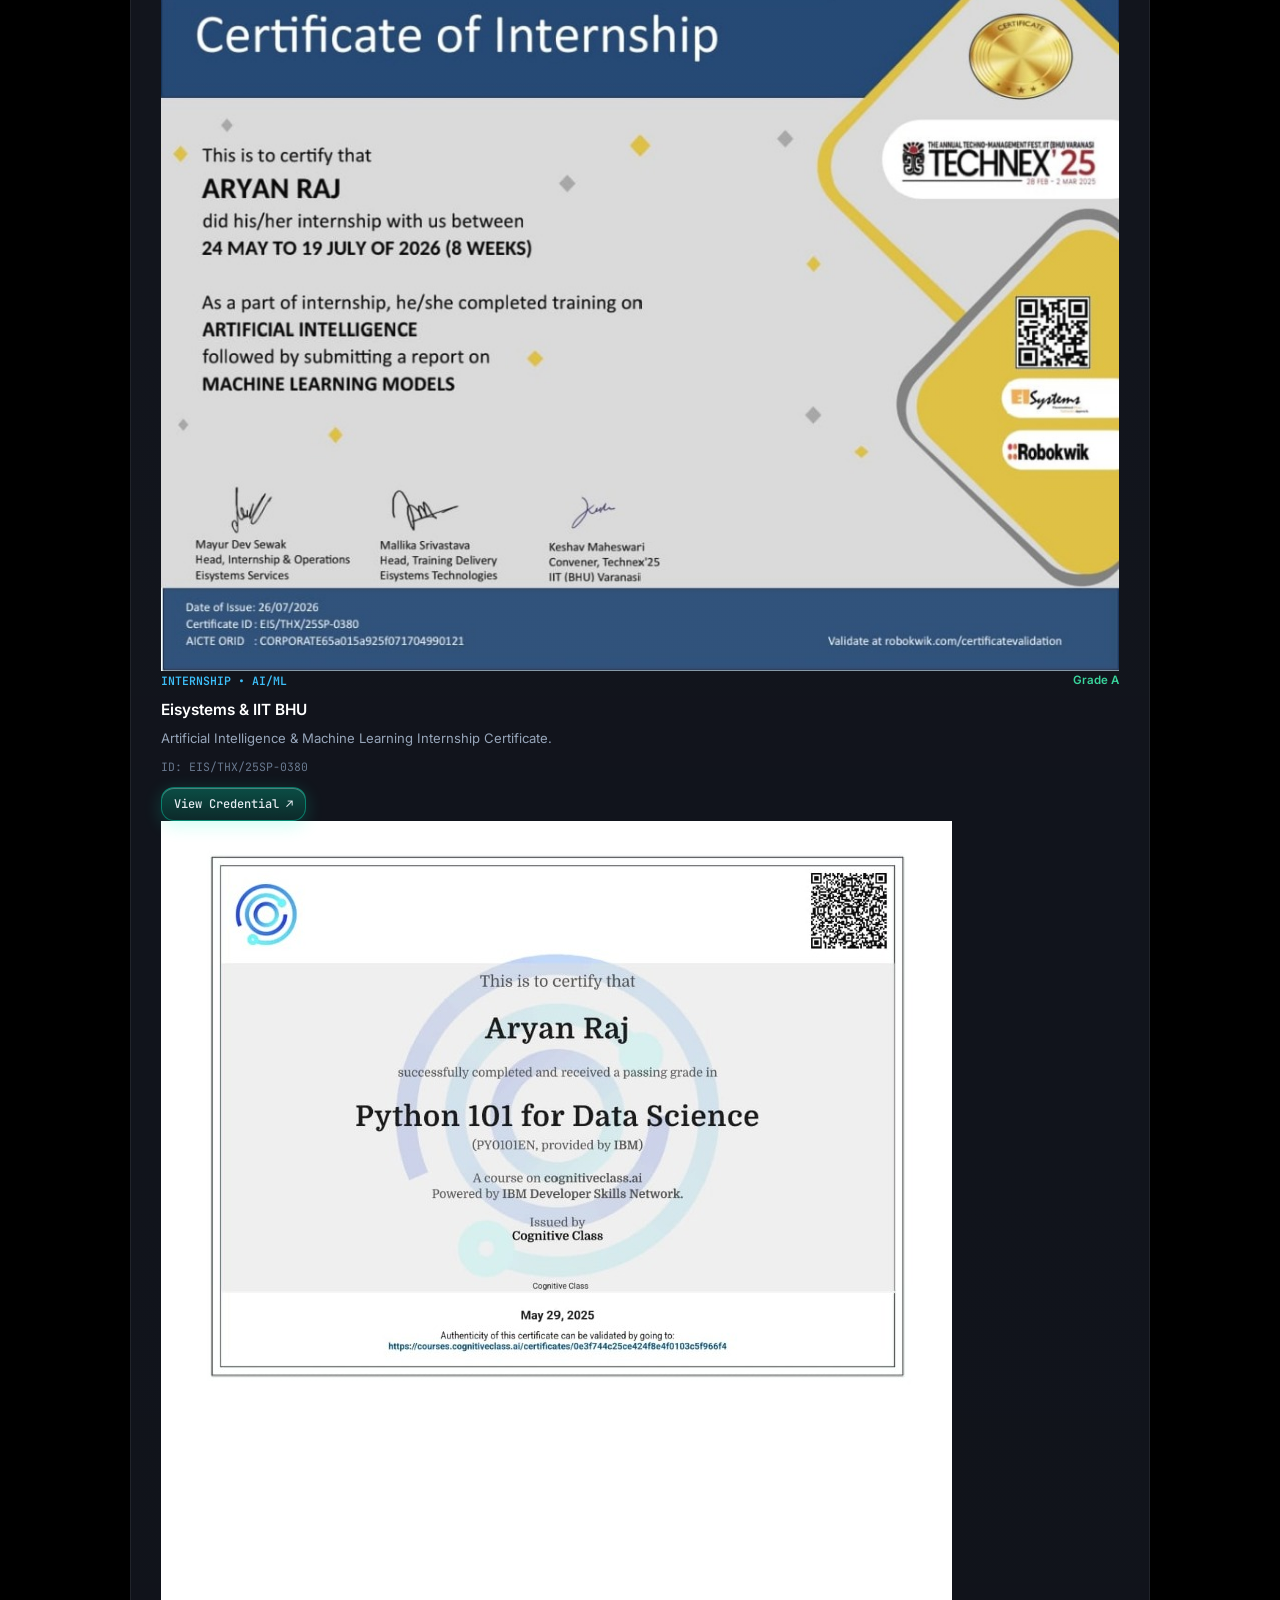
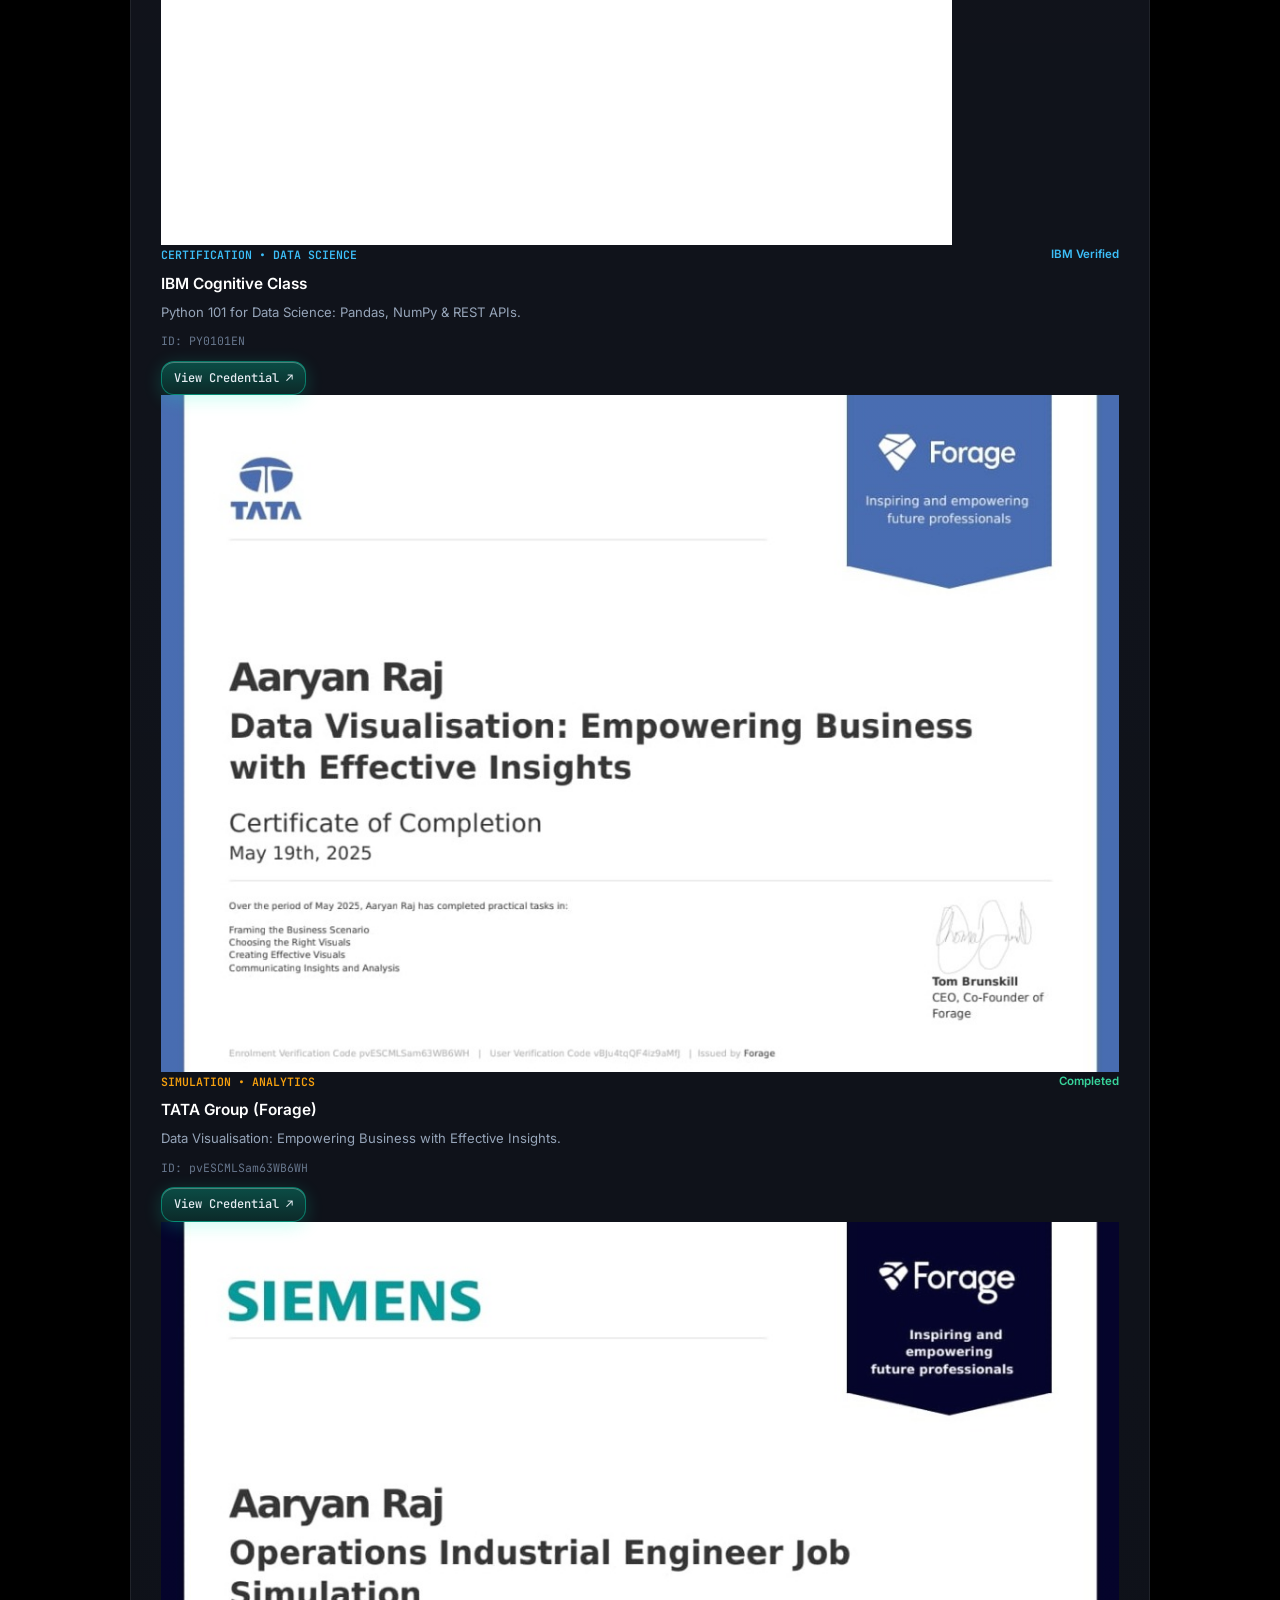
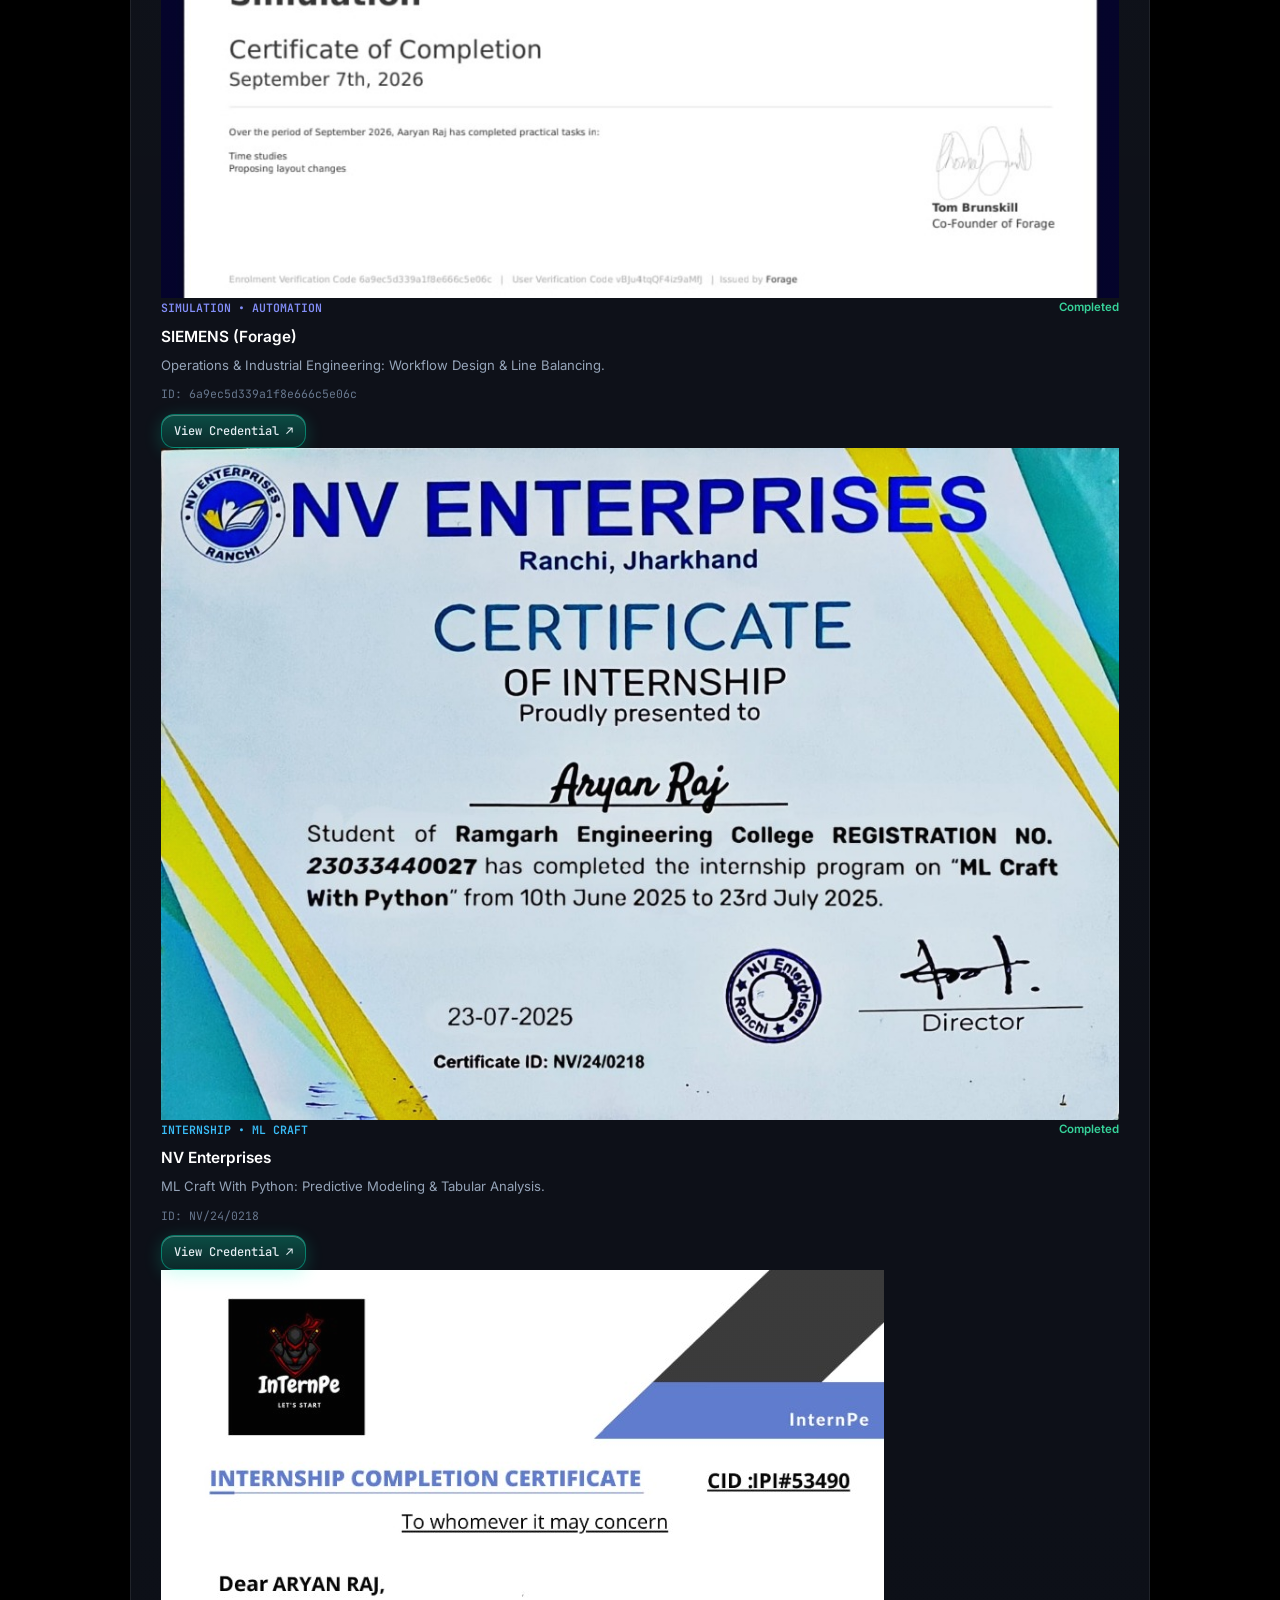
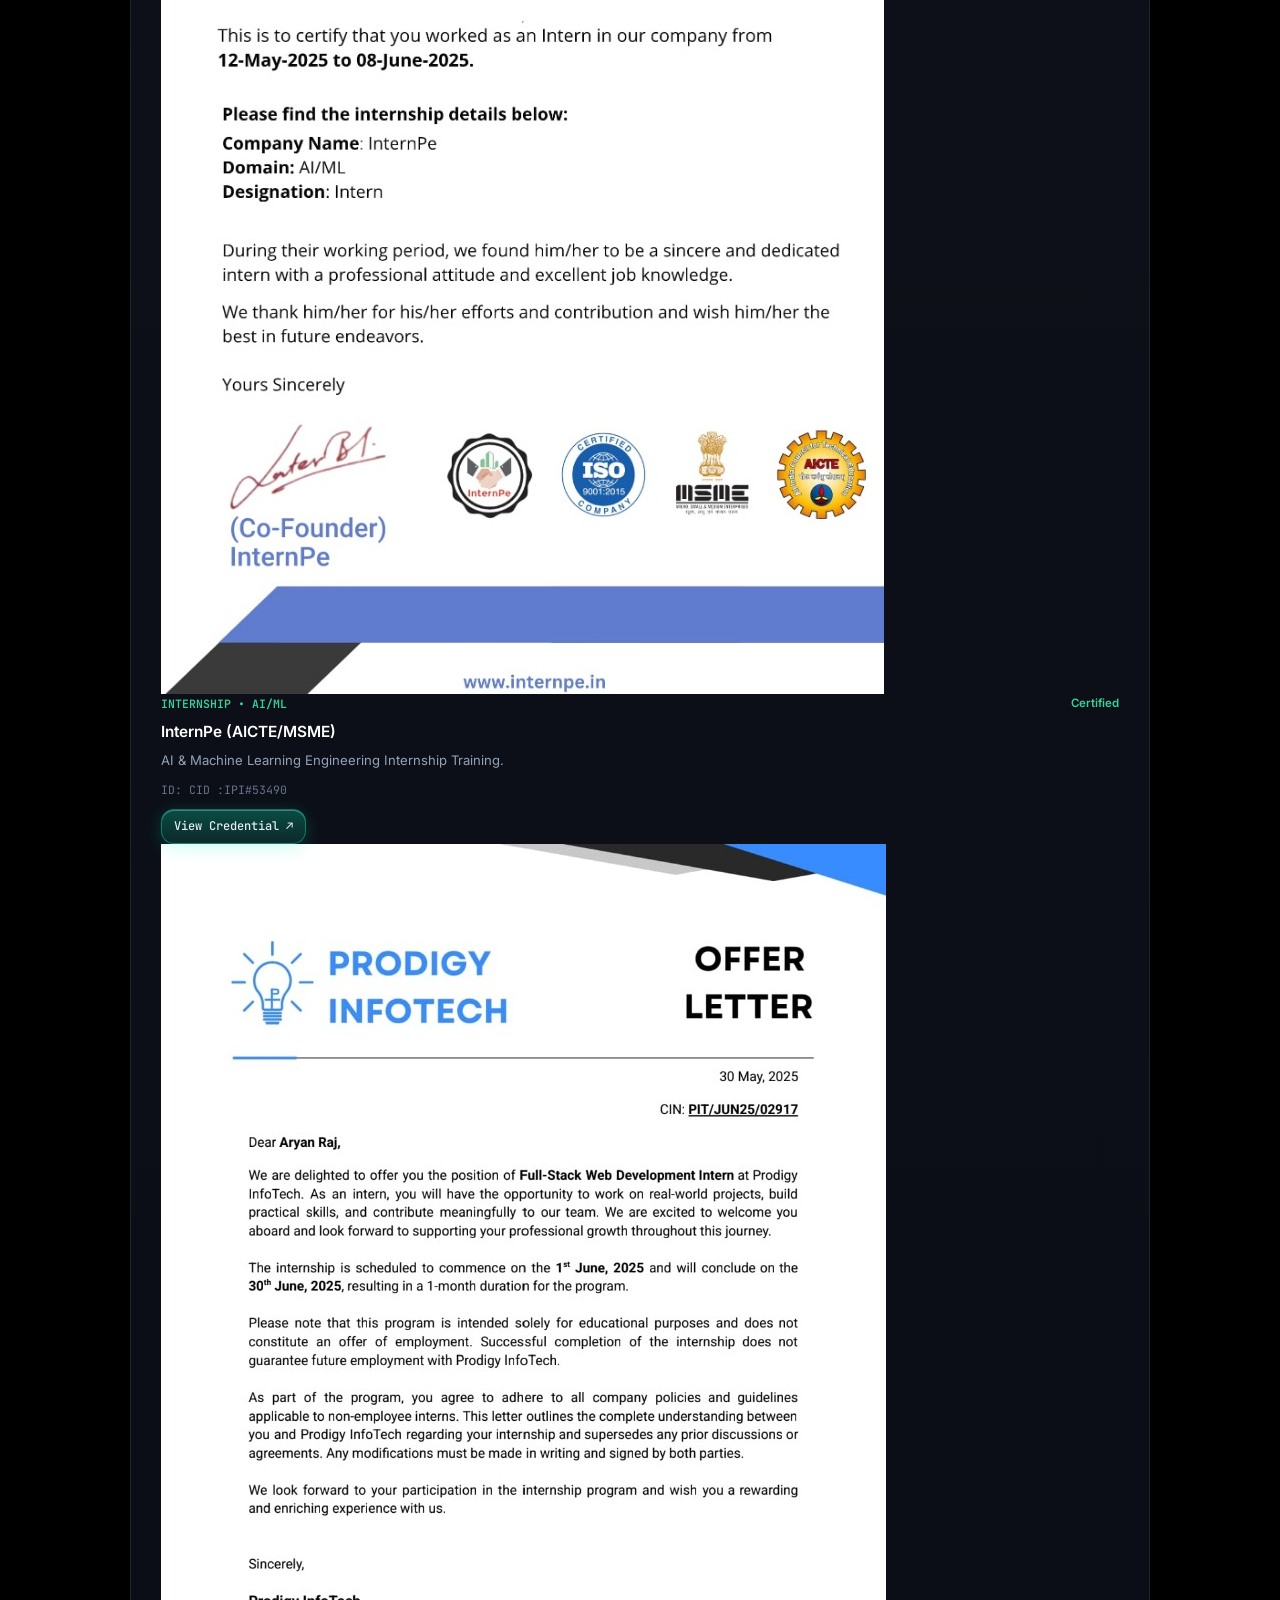
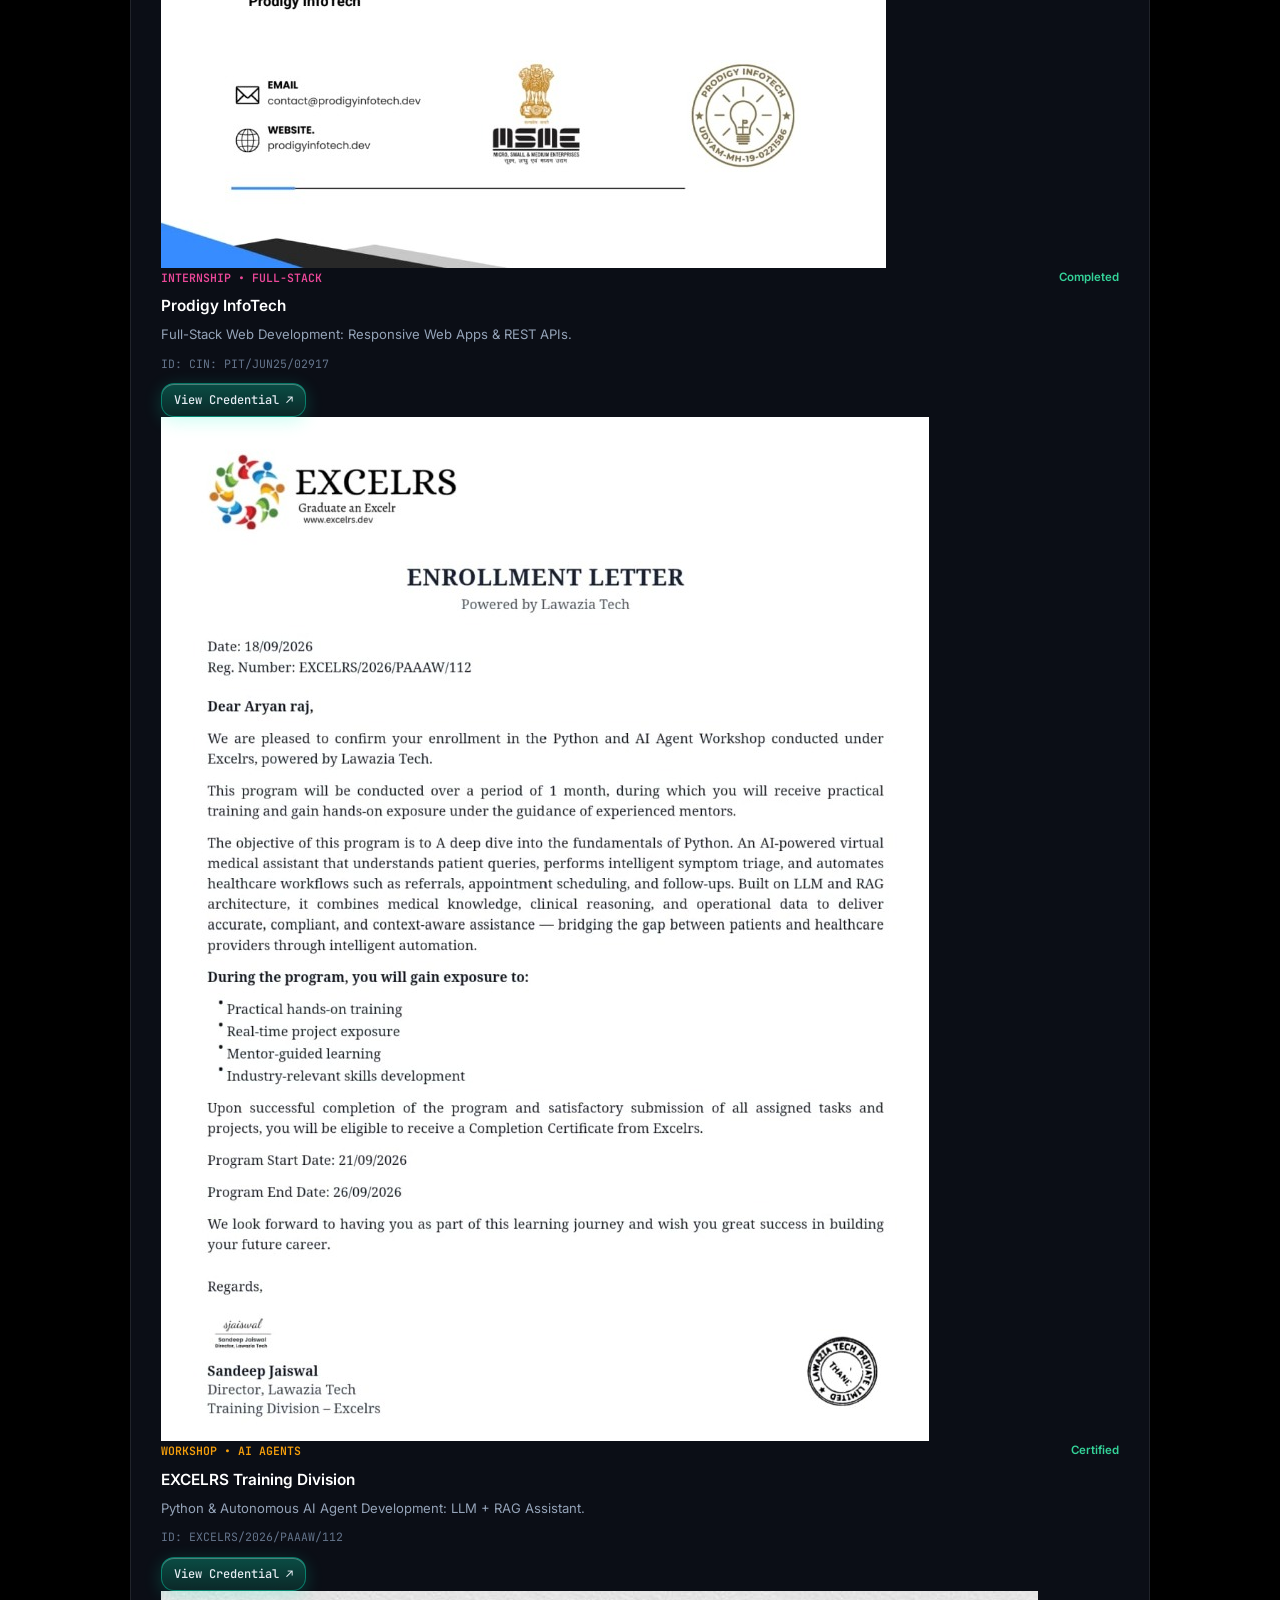
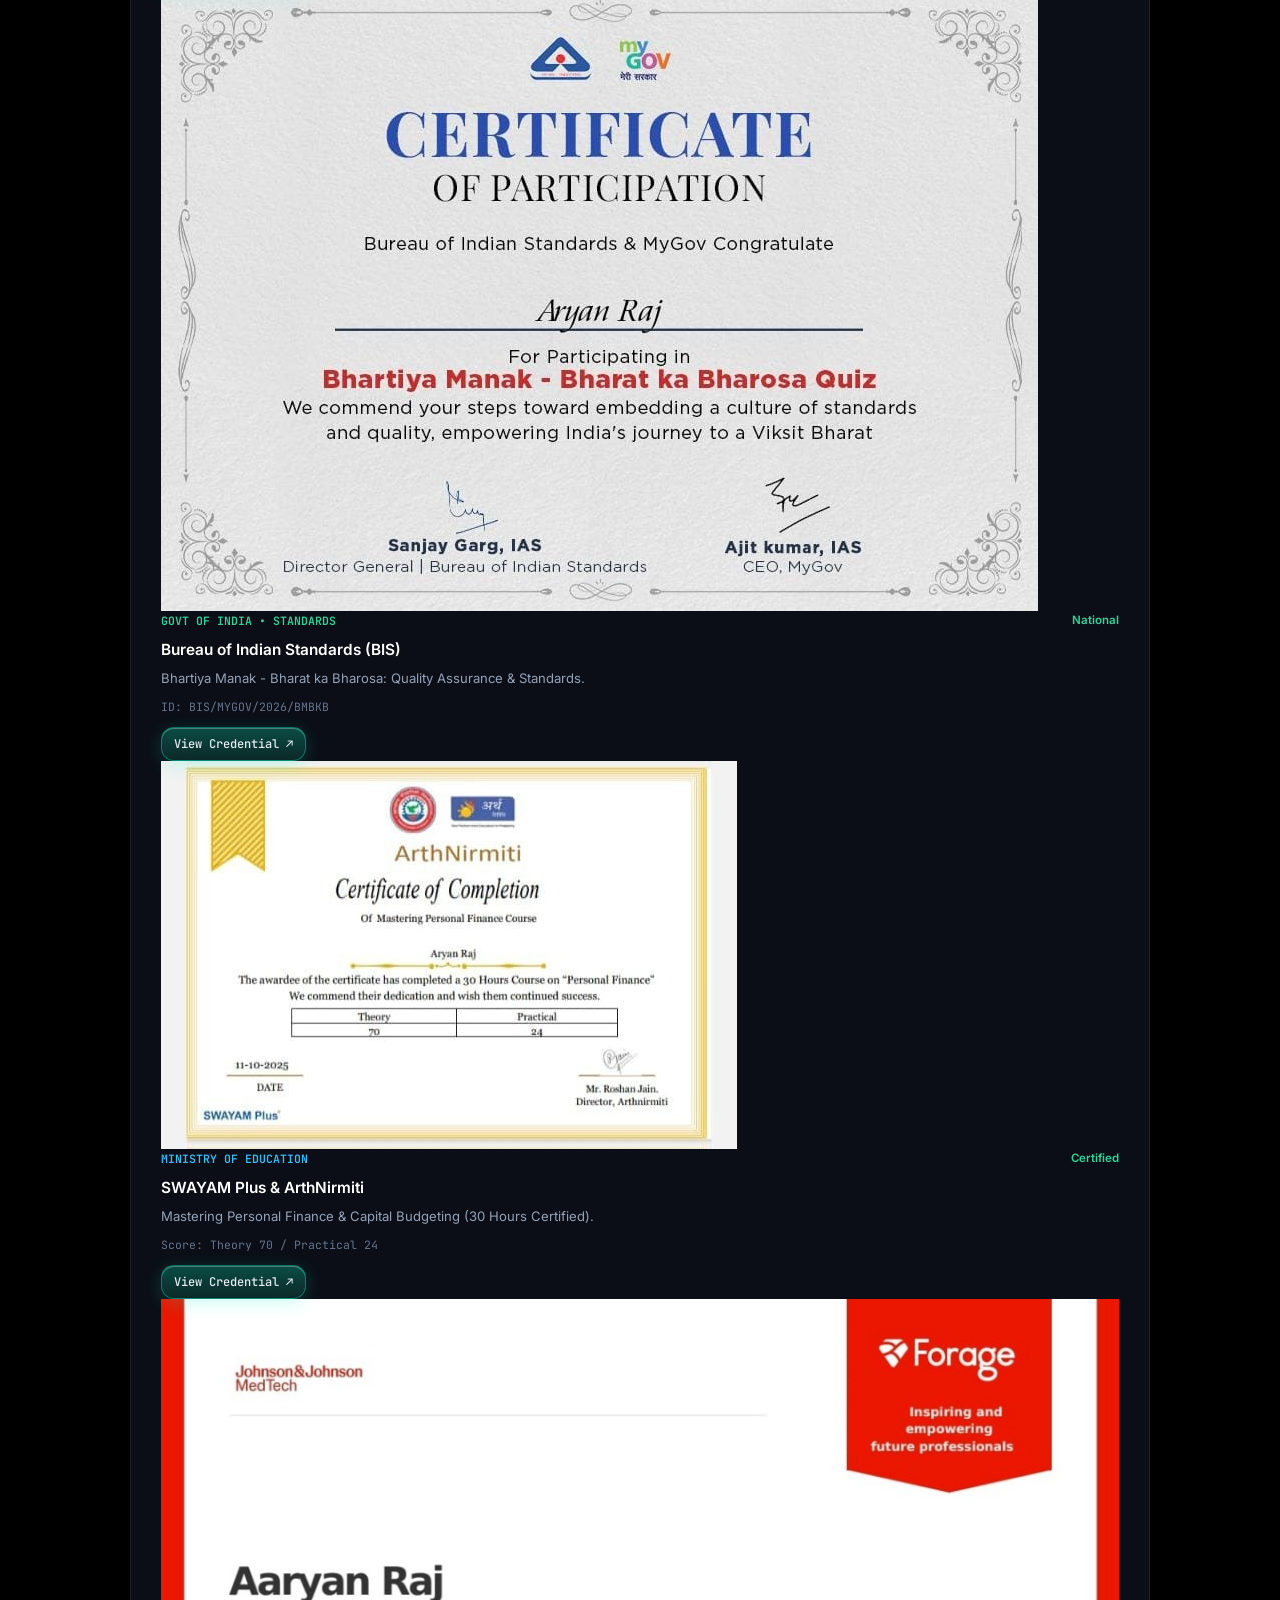
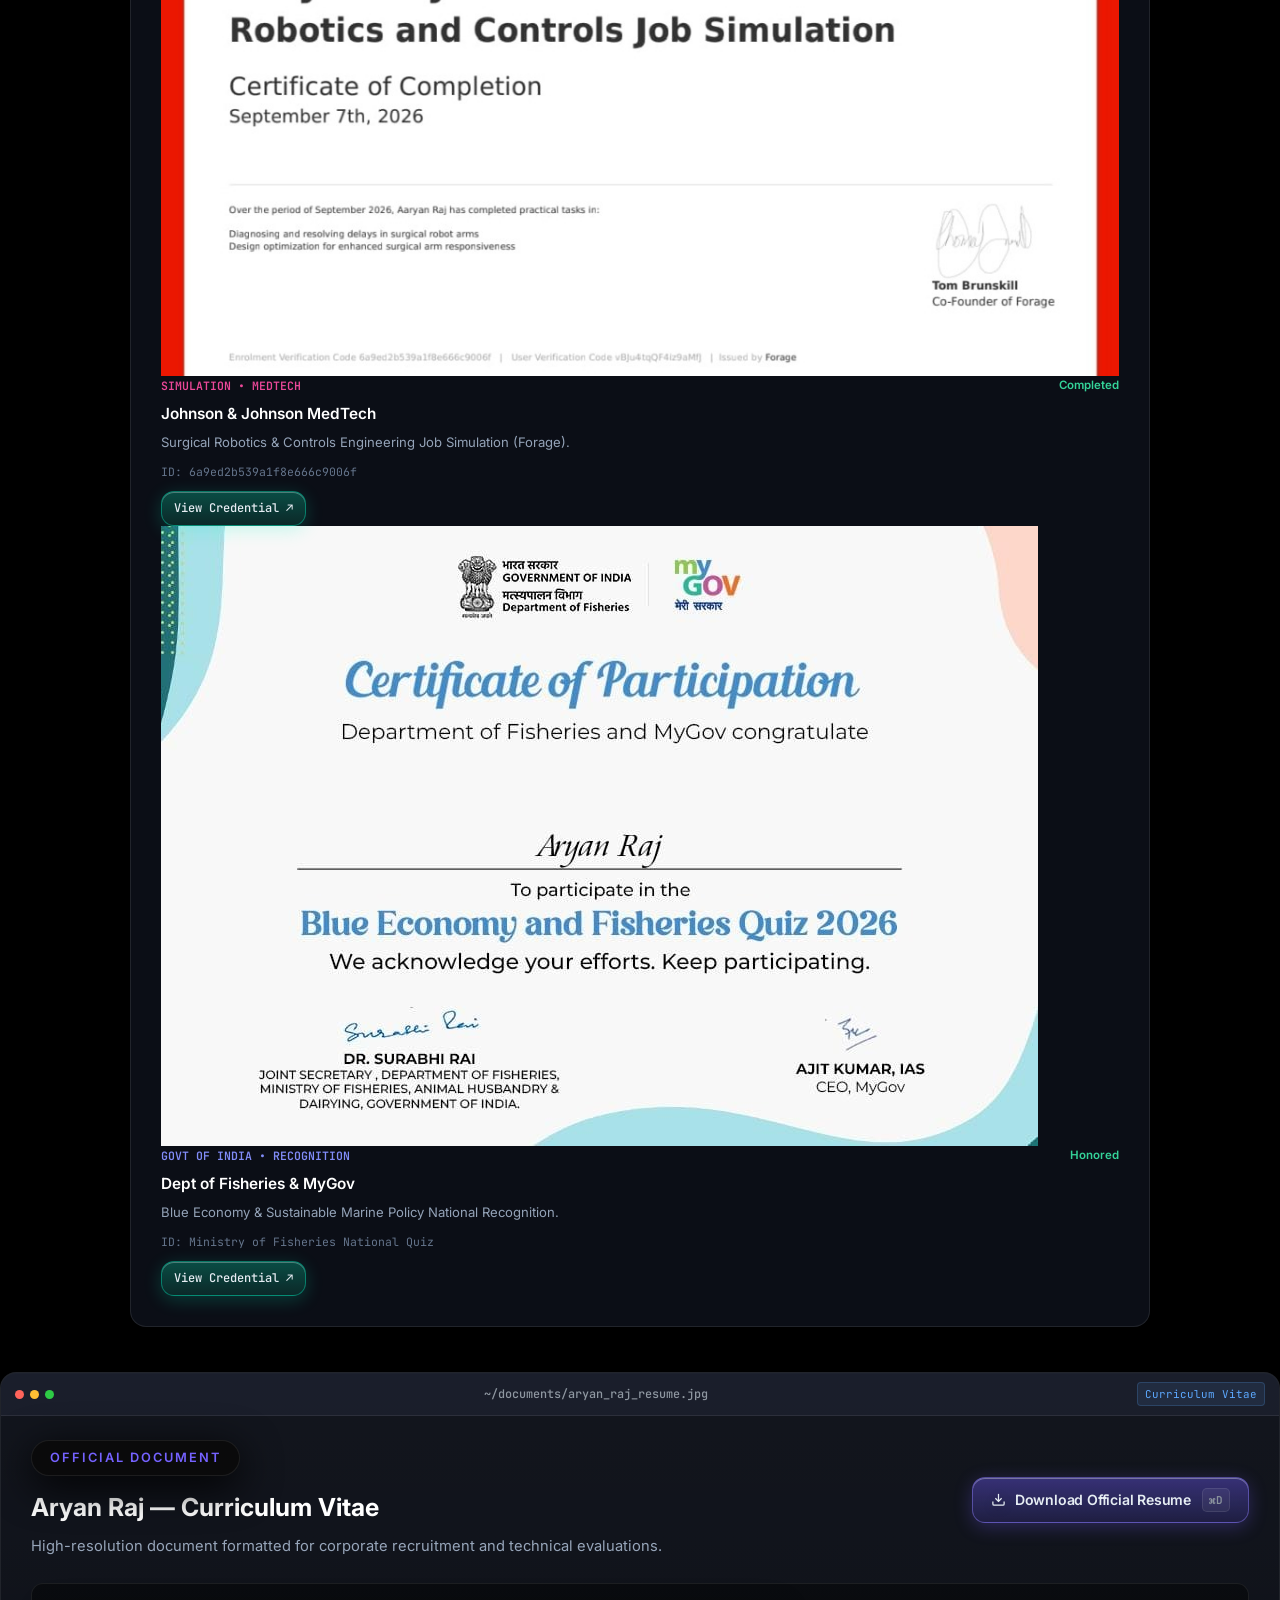
==== commit a5879d5d: "feat: complete AMOLED black overhaul, dedicated user manuals, centered resume deck, professional SVG" ====
--- a/about.html
+++ b/about.html
@@ -49,7 +49,7 @@
         </ul>
         <div class="nav-actions">
             <button class="theme-toggle glass-btn" id="themeToggle" aria-label="Toggle theme">
-                <span class="toggle-icon">🌙</span>
+                <span class="toggle-icon"><svg width="15" height="15" viewBox="0 0 24 24" fill="none" stroke="currentColor" stroke-width="2" stroke-linecap="round" stroke-linejoin="round"><path d="M21 12.79A9 9 0 1 1 11.21 3 7 7 0 0 0 21 12.79z"></path></svg></span>
             </button>
             <button class="hamburger" id="hamburger" aria-label="Menu">
                 <span></span><span></span><span></span>
@@ -86,7 +86,7 @@
                     <div style="display: flex; flex-wrap: wrap; align-items: center; justify-content: space-between; gap: 20px; margin-bottom: 24px;">
                         <div>
                             <span class="section-tag glass" style="display: inline-flex; margin-bottom: 12px; font-size: 0.78rem;">
-                                🎯 PRIMARY FOCUS: DATA SCIENCE &amp; ANALYTICS ENGINEERING
+                                PRIMARY FOCUS: DATA SCIENCE &amp; ANALYTICS ENGINEERING
                             </span>
                             <h1 style="font-size: clamp(2rem, 4vw, 2.8rem); font-weight: 800; color: #ffffff; letter-spacing: -0.02em; margin-bottom: 8px;">
                                 ARYAN RAJ
@@ -97,12 +97,16 @@
                         </div>
                         <div style="display: flex; flex-wrap: wrap; gap: 10px;">
                             <a href="resume_aryan_raj.jpg" download="Aryan_Raj_Resume.jpg" class="btn-crystal primary ripple-btn">
-                                <span class="btn-icon">📥</span>
+                                <span class="btn-icon">
+                                    <svg width="15" height="15" viewBox="0 0 24 24" fill="none" stroke="currentColor" stroke-width="2"><path d="M21 15v4a2 2 0 0 1-2 2H5a2 2 0 0 1-2-2v-4"/><polyline points="7 10 12 15 17 10"/><line x1="12" y1="15" x2="12" y2="3"/></svg>
+                                </span>
                                 <span class="btn-text">Download Resume</span>
                                 <span class="btn-kbd">⌘D</span>
                             </a>
                             <a href="#dossier-resume" class="btn-crystal secondary ripple-btn">
-                                <span class="btn-icon">📄</span>
+                                <span class="btn-icon">
+                                    <svg width="15" height="15" viewBox="0 0 24 24" fill="none" stroke="currentColor" stroke-width="2"><path d="M14 2H6a2 2 0 0 0-2 2v16a2 2 0 0 0 2 2h12a2 2 0 0 0 2-2V8z"/><polyline points="14 2 14 8 20 8"/></svg>
+                                </span>
                                 <span class="btn-text">View Document</span>
                             </a>
                         </div>
@@ -203,7 +207,7 @@
                     <div style="display: grid; grid-template-columns: repeat(auto-fit, minmax(280px, 1fr)); gap: 18px; margin-bottom: 24px;">
                         <!-- Pillar 1: Python & Scientific Computing -->
                         <div class="ds-pillar" style="background: rgba(255, 255, 255, 0.02); border: 1px solid rgba(255, 255, 255, 0.08); padding: 22px; border-radius: 12px;">
-                            <div class="pillar-icon">🐍</div>
+                            <div class="pillar-icon"><svg width="22" height="22" viewBox="0 0 24 24" fill="none" stroke="currentColor" stroke-width="2"><polyline points="16 18 22 12 16 6"></polyline><polyline points="8 6 2 12 8 18"></polyline></svg></div>
                             <h3 style="font-size: 1.05rem; font-weight: 700; color: #38bdf8; margin-bottom: 8px;">1. Python &amp; Scientific Stack</h3>
                             <p style="font-size: 0.86rem; color: #cbd5e1; line-height: 1.6; margin-bottom: 12px;">
                                 Proficient in writing vectorized, high-performance data processing pipelines using Python's primary computational packages.
@@ -219,7 +223,7 @@
 
                         <!-- Pillar 2: SQL & Database Engineering -->
                         <div class="ds-pillar" style="background: rgba(255, 255, 255, 0.02); border: 1px solid rgba(255, 255, 255, 0.08); padding: 22px; border-radius: 12px;">
-                            <div class="pillar-icon">💾</div>
+                            <div class="pillar-icon"><svg width="22" height="22" viewBox="0 0 24 24" fill="none" stroke="currentColor" stroke-width="2"><ellipse cx="12" cy="5" rx="9" ry="3"></ellipse><path d="M21 12c0 1.66-4 3-9 3s-9-1.34-9-3"></path><path d="M3 5v14c0 1.66 4 3 9 3s9-1.34 9-3V5"></path></svg></div>
                             <h3 style="font-size: 1.05rem; font-weight: 700; color: #34d399; margin-bottom: 8px;">2. Advanced SQL &amp; Data Warehousing</h3>
                             <p style="font-size: 0.86rem; color: #cbd5e1; line-height: 1.6; margin-bottom: 12px;">
                                 Writing robust analytical SQL queries, executing complex multi-table joins, window functions, CTEs, and aggregation pipelines.
@@ -235,7 +239,7 @@
 
                         <!-- Pillar 3: Data Visualization & BI -->
                         <div class="ds-pillar" style="background: rgba(255, 255, 255, 0.02); border: 1px solid rgba(255, 255, 255, 0.08); padding: 22px; border-radius: 12px;">
-                            <div class="pillar-icon">📊</div>
+                            <div class="pillar-icon"><svg width="22" height="22" viewBox="0 0 24 24" fill="none" stroke="currentColor" stroke-width="2"><line x1="18" y1="20" x2="18" y2="10"></line><line x1="12" y1="20" x2="12" y2="4"></line><line x1="6" y1="20" x2="6" y2="14"></line></svg></div>
                             <h3 style="font-size: 1.05rem; font-weight: 700; color: #f59e0b; margin-bottom: 8px;">3. Data Visualization &amp; BI</h3>
                             <p style="font-size: 0.86rem; color: #cbd5e1; line-height: 1.6; margin-bottom: 12px;">
                                 Communicating quantitative insights visually through interactive dashboards and publication-grade statistical charts.
@@ -251,7 +255,7 @@
 
                         <!-- Pillar 4: Applied Machine Learning -->
                         <div class="ds-pillar" style="background: rgba(255, 255, 255, 0.02); border: 1px solid rgba(255, 255, 255, 0.08); padding: 22px; border-radius: 12px;">
-                            <div class="pillar-icon">🧠</div>
+                            <div class="pillar-icon"><svg width="22" height="22" viewBox="0 0 24 24" fill="none" stroke="currentColor" stroke-width="2"><rect x="3" y="11" width="18" height="10" rx="2"></rect><circle cx="12" cy="5" r="2"></circle><path d="M12 7v4"></path></svg></div>
                             <h3 style="font-size: 1.05rem; font-weight: 700; color: #818cf8; margin-bottom: 8px;">4. Applied Machine Learning</h3>
                             <p style="font-size: 0.86rem; color: #cbd5e1; line-height: 1.6; margin-bottom: 12px;">
                                 Supervised and unsupervised learning, hyperparameter tuning, model evaluation (ROC-AUC, F1-Score, RMSE), and feature importance.
@@ -267,7 +271,7 @@
 
                         <!-- Pillar 5: Generative AI & Automation -->
                         <div class="ds-pillar" style="background: rgba(255, 255, 255, 0.02); border: 1px solid rgba(255, 255, 255, 0.08); padding: 22px; border-radius: 12px;">
-                            <div class="pillar-icon">⚡</div>
+                            <div class="pillar-icon"><svg width="22" height="22" viewBox="0 0 24 24" fill="none" stroke="currentColor" stroke-width="2"><polygon points="13 2 3 14 12 14 11 22 21 10 12 10 13 2"></polygon></svg></div>
                             <h3 style="font-size: 1.05rem; font-weight: 700; color: #ec4899; margin-bottom: 8px;">5. AI Integration &amp; Automation</h3>
                             <p style="font-size: 0.86rem; color: #cbd5e1; line-height: 1.6; margin-bottom: 12px;">
                                 Integrating modern LLM APIs, vector representations, retrieval-augmented systems, and automated web scrapers for real-time intelligence.
@@ -493,7 +497,7 @@
                             <p style="font-size: 0.82rem; color: #94a3b8; margin-bottom: 8px;">Artificial Intelligence &amp; Machine Learning Internship Certificate.</p>
                             <div style="font-size: 0.72rem; color: #64748b; font-family: 'JetBrains Mono', monospace; margin-bottom: 10px;">ID: EIS/THX/25SP-0380</div>
                             <a href="cert_iitbhu.jpg" target="_blank" class="btn-crystal secondary ripple-btn" style="padding: 6px 12px; font-size: 0.75rem; text-align: center; justify-content: center;">
-                                <span>🔍 View Credential</span>
+                                <span>View Credential ↗</span>
                             </a>
                         </div>
 
@@ -508,7 +512,7 @@
                             <p style="font-size: 0.82rem; color: #94a3b8; margin-bottom: 8px;">Python 101 for Data Science: Pandas, NumPy &amp; REST APIs.</p>
                             <div style="font-size: 0.72rem; color: #64748b; font-family: 'JetBrains Mono', monospace; margin-bottom: 10px;">ID: PY0101EN</div>
                             <a href="cert_ibm_python.jpg" target="_blank" class="btn-crystal secondary ripple-btn" style="padding: 6px 12px; font-size: 0.75rem; text-align: center; justify-content: center;">
-                                <span>🔍 View Credential</span>
+                                <span>View Credential ↗</span>
                             </a>
                         </div>
 
@@ -523,7 +527,7 @@
                             <p style="font-size: 0.82rem; color: #94a3b8; margin-bottom: 8px;">Data Visualisation: Empowering Business with Effective Insights.</p>
                             <div style="font-size: 0.72rem; color: #64748b; font-family: 'JetBrains Mono', monospace; margin-bottom: 10px;">ID: pvESCMLSam63WB6WH</div>
                             <a href="cert_tata_forage.jpg" target="_blank" class="btn-crystal secondary ripple-btn" style="padding: 6px 12px; font-size: 0.75rem; text-align: center; justify-content: center;">
-                                <span>🔍 View Credential</span>
+                                <span>View Credential ↗</span>
                             </a>
                         </div>
 
@@ -538,7 +542,7 @@
                             <p style="font-size: 0.82rem; color: #94a3b8; margin-bottom: 8px;">Operations &amp; Industrial Engineering: Workflow Design &amp; Line Balancing.</p>
                             <div style="font-size: 0.72rem; color: #64748b; font-family: 'JetBrains Mono', monospace; margin-bottom: 10px;">ID: 6a9ec5d339a1f8e666c5e06c</div>
                             <a href="cert_siemens.jpg" target="_blank" class="btn-crystal secondary ripple-btn" style="padding: 6px 12px; font-size: 0.75rem; text-align: center; justify-content: center;">
-                                <span>🔍 View Credential</span>
+                                <span>View Credential ↗</span>
                             </a>
                         </div>
 
@@ -553,7 +557,7 @@
                             <p style="font-size: 0.82rem; color: #94a3b8; margin-bottom: 8px;">ML Craft With Python: Predictive Modeling &amp; Tabular Analysis.</p>
                             <div style="font-size: 0.72rem; color: #64748b; font-family: 'JetBrains Mono', monospace; margin-bottom: 10px;">ID: NV/24/0218</div>
                             <a href="cert_nv_enterprises.jpg" target="_blank" class="btn-crystal secondary ripple-btn" style="padding: 6px 12px; font-size: 0.75rem; text-align: center; justify-content: center;">
-                                <span>🔍 View Credential</span>
+                                <span>View Credential ↗</span>
                             </a>
                         </div>
 
@@ -568,7 +572,7 @@
                             <p style="font-size: 0.82rem; color: #94a3b8; margin-bottom: 8px;">AI &amp; Machine Learning Engineering Internship Training.</p>
                             <div style="font-size: 0.72rem; color: #64748b; font-family: 'JetBrains Mono', monospace; margin-bottom: 10px;">ID: CID :IPI#53490</div>
                             <a href="cert_internpe.jpg" target="_blank" class="btn-crystal secondary ripple-btn" style="padding: 6px 12px; font-size: 0.75rem; text-align: center; justify-content: center;">
-                                <span>🔍 View Credential</span>
+                                <span>View Credential ↗</span>
                             </a>
                         </div>
 
@@ -583,7 +587,7 @@
                             <p style="font-size: 0.82rem; color: #94a3b8; margin-bottom: 8px;">Full-Stack Web Development: Responsive Web Apps &amp; REST APIs.</p>
                             <div style="font-size: 0.72rem; color: #64748b; font-family: 'JetBrains Mono', monospace; margin-bottom: 10px;">ID: CIN: PIT/JUN25/02917</div>
                             <a href="cert_prodigy.jpg" target="_blank" class="btn-crystal secondary ripple-btn" style="padding: 6px 12px; font-size: 0.75rem; text-align: center; justify-content: center;">
-                                <span>🔍 View Credential</span>
+                                <span>View Credential ↗</span>
                             </a>
                         </div>
 
@@ -598,7 +602,7 @@
                             <p style="font-size: 0.82rem; color: #94a3b8; margin-bottom: 8px;">Python &amp; Autonomous AI Agent Development: LLM + RAG Assistant.</p>
                             <div style="font-size: 0.72rem; color: #64748b; font-family: 'JetBrains Mono', monospace; margin-bottom: 10px;">ID: EXCELRS/2026/PAAAW/112</div>
                             <a href="cert_excelrs.jpg" target="_blank" class="btn-crystal secondary ripple-btn" style="padding: 6px 12px; font-size: 0.75rem; text-align: center; justify-content: center;">
-                                <span>🔍 View Credential</span>
+                                <span>View Credential ↗</span>
                             </a>
                         </div>
 
@@ -613,7 +617,7 @@
                             <p style="font-size: 0.82rem; color: #94a3b8; margin-bottom: 8px;">Bhartiya Manak - Bharat ka Bharosa: Quality Assurance &amp; Standards.</p>
                             <div style="font-size: 0.72rem; color: #64748b; font-family: 'JetBrains Mono', monospace; margin-bottom: 10px;">ID: BIS/MYGOV/2026/BMBKB</div>
                             <a href="cert_bis_mygov.jpg" target="_blank" class="btn-crystal secondary ripple-btn" style="padding: 6px 12px; font-size: 0.75rem; text-align: center; justify-content: center;">
-                                <span>🔍 View Credential</span>
+                                <span>View Credential ↗</span>
                             </a>
                         </div>
 
@@ -628,7 +632,7 @@
                             <p style="font-size: 0.82rem; color: #94a3b8; margin-bottom: 8px;">Mastering Personal Finance &amp; Capital Budgeting (30 Hours Certified).</p>
                             <div style="font-size: 0.72rem; color: #64748b; font-family: 'JetBrains Mono', monospace; margin-bottom: 10px;">Score: Theory 70 / Practical 24</div>
                             <a href="cert_swayam_finance.jpg" target="_blank" class="btn-crystal secondary ripple-btn" style="padding: 6px 12px; font-size: 0.75rem; text-align: center; justify-content: center;">
-                                <span>🔍 View Credential</span>
+                                <span>View Credential ↗</span>
                             </a>
                         </div>
 
@@ -643,7 +647,7 @@
                             <p style="font-size: 0.82rem; color: #94a3b8; margin-bottom: 8px;">Surgical Robotics &amp; Controls Engineering Job Simulation (Forage).</p>
                             <div style="font-size: 0.72rem; color: #64748b; font-family: 'JetBrains Mono', monospace; margin-bottom: 10px;">ID: 6a9ed2b539a1f8e666c9006f</div>
                             <a href="cert_jnj.jpg" target="_blank" class="btn-crystal secondary ripple-btn" style="padding: 6px 12px; font-size: 0.75rem; text-align: center; justify-content: center;">
-                                <span>🔍 View Credential</span>
+                                <span>View Credential ↗</span>
                             </a>
                         </div>
 
@@ -658,7 +662,7 @@
                             <p style="font-size: 0.82rem; color: #94a3b8; margin-bottom: 8px;">Blue Economy &amp; Sustainable Marine Policy National Recognition.</p>
                             <div style="font-size: 0.72rem; color: #64748b; font-family: 'JetBrains Mono', monospace; margin-bottom: 10px;">ID: Ministry of Fisheries National Quiz</div>
                             <a href="cert_mygov.jpg" target="_blank" class="btn-crystal secondary ripple-btn" style="padding: 6px 12px; font-size: 0.75rem; text-align: center; justify-content: center;">
-                                <span>🔍 View Credential</span>
+                                <span>View Credential ↗</span>
                             </a>
                         </div>
 
@@ -695,7 +699,9 @@
                         </div>
                         <div style="display: flex; gap: 10px;">
                             <a href="resume_aryan_raj.jpg" download="Aryan_Raj_Resume.jpg" class="btn-crystal primary ripple-btn">
-                                <span class="btn-icon">📥</span>
+                                <span class="btn-icon">
+                                    <svg width="15" height="15" viewBox="0 0 24 24" fill="none" stroke="currentColor" stroke-width="2"><path d="M21 15v4a2 2 0 0 1-2 2H5a2 2 0 0 1-2-2v-4"/><polyline points="7 10 12 15 17 10"/><line x1="12" y1="15" x2="12" y2="3"/></svg>
+                                </span>
                                 <span class="btn-text">Download Official Resume</span>
                                 <span class="btn-kbd">⌘D</span>
                             </a>
@@ -711,7 +717,9 @@
             <!-- Section 7: Let's Connect & Collaborate -->
             <section id="dossier-contact" style="margin-bottom: 30px;">
                 <div class="glass-card reveal-up" style="padding: 35px; border: 1px solid rgba(56, 189, 248, 0.25); text-align: center;">
-                    <div style="font-size: 2.2rem; margin-bottom: 12px;">🚀</div>
+                    <div style="margin-bottom: 14px; color: var(--accent-secondary); display:flex; justify-content:center;">
+                        <svg width="38" height="38" viewBox="0 0 24 24" fill="none" stroke="currentColor" stroke-width="2"><polygon points="13 2 3 14 12 14 11 22 21 10 12 10 13 2"></polygon></svg>
+                    </div>
                     <h2 style="font-size: 1.8rem; font-weight: 800; color: #ffffff; margin-bottom: 10px;">
                         Let's Engineer the Future Together
                     </h2>
@@ -721,26 +729,32 @@
 
                     <div style="display: flex; flex-wrap: wrap; justify-content: center; gap: 14px; margin-bottom: 24px;">
                         <a href="mailto:aryanjaiswal11132@gmail.com" class="btn-crystal primary ripple-btn" style="font-size: 0.95rem; padding: 12px 24px;">
-                            <span class="btn-icon">✉️</span>
+                            <span class="btn-icon">
+                                <svg width="15" height="15" viewBox="0 0 24 24" fill="none" stroke="currentColor" stroke-width="2"><path d="M4 4h16c1.1 0 2 .9 2 2v12c0 1.1-.9 2-2 2H4c-1.1 0-2-.9-2-2V6c0-1.1.9-2 2-2z"></path><polyline points="22,6 12,13 2,6"></polyline></svg>
+                            </span>
                             <span class="btn-text">aryanjaiswal11132@gmail.com</span>
                             <span class="btn-kbd">Email</span>
                         </a>
                         <a href="https://www.linkedin.com/in/aryanrajcse" target="_blank" rel="noopener noreferrer" class="btn-crystal ripple-btn" style="font-size: 0.95rem; padding: 12px 24px;">
-                            <span class="btn-icon">💼</span>
+                            <span class="btn-icon">
+                                <svg width="15" height="15" viewBox="0 0 24 24" fill="none" stroke="currentColor" stroke-width="2"><path d="M16 8a6 6 0 0 1 6 6v7h-4v-7a2 2 0 0 0-2-2 2 2 0 0 0-2 2v7h-4v-7a6 6 0 0 1 6-6z"></path><rect x="2" y="9" width="4" height="12"></rect><circle cx="4" cy="4" r="2"></circle></svg>
+                            </span>
                             <span class="btn-text">LinkedIn Profile</span>
                             <span class="btn-kbd">↗</span>
                         </a>
                         <a href="https://github.com/gmraj11132-tech" target="_blank" rel="noopener noreferrer" class="btn-crystal ripple-btn" style="font-size: 0.95rem; padding: 12px 24px;">
-                            <span class="btn-icon">🐙</span>
+                            <span class="btn-icon">
+                                <svg width="15" height="15" viewBox="0 0 24 24" fill="none" stroke="currentColor" stroke-width="2"><path d="M9 19c-5 1.5-5-2.5-7-3m14 6v-3.87a3.37 3.37 0 0 0-.94-2.61c3.14-.35 6.44-1.54 6.44-7A5.44 5.44 0 0 0 20 4.77 5.07 5.07 0 0 0 19.91 1S18.73.65 16 2.48a13.38 13.38 0 0 0-7 0C6.27.65 5.09 1 5.09 1A5.07 5.07 0 0 0 5 4.77a5.44 5.44 0 0 0-1.5 3.78c0 5.42 3.3 6.61 6.44 7A3.37 3.37 0 0 0 9 18.13V22"></path></svg>
+                            </span>
                             <span class="btn-text">GitHub Profile</span>
                             <span class="btn-kbd">↗</span>
                         </a>
                     </div>
 
                     <div style="display: inline-flex; align-items: center; gap: 8px; font-size: 0.85rem; color: #94a3b8; font-family: 'JetBrains Mono', monospace;">
-                        <span>📍 Location: Noida, Alpha 2, India</span>
+                        <span>Location: Noida, Alpha 2, India</span>
                         <span>•</span>
-                        <span style="color: #34d399;">⚡ Available Immediately</span>
+                        <span style="color: #34d399;">Available Immediately</span>
                     </div>
                 </div>
             </section>
@@ -753,7 +767,7 @@
         <div class="footer-content">
             <div class="footer-brand">
                 <span class="brand-icon">⟨/⟩</span>
-                <span>Designed &amp; Built with ❤️ for ARYAN RAJ</span>
+                <span>Designed &amp; Engineered with Precision for ARYAN RAJ</span>
             </div>
             <div class="footer-socials">
                 <a href="https://github.com/gmraj11132-tech" class="social-link" target="_blank" rel="noopener noreferrer" aria-label="GitHub">
@@ -782,13 +796,19 @@
 
             // Theme Toggle
             var themeToggle = document.getElementById('themeToggle');
+            var moonSvg = '<svg width="15" height="15" viewBox="0 0 24 24" fill="none" stroke="currentColor" stroke-width="2" stroke-linecap="round" stroke-linejoin="round"><path d="M21 12.79A9 9 0 1 1 11.21 3 7 7 0 0 0 21 12.79z"></path></svg>';
+            var sunSvg = '<svg width="15" height="15" viewBox="0 0 24 24" fill="none" stroke="currentColor" stroke-width="2" stroke-linecap="round" stroke-linejoin="round"><circle cx="12" cy="12" r="5"></circle><line x1="12" y1="1" x2="12" y2="3"></line><line x1="12" y1="21" x2="12" y2="23"></line><line x1="4.22" y1="4.22" x2="5.64" y2="5.64"></line><line x1="18.36" y1="18.36" x2="19.78" y2="19.78"></line><line x1="1" y1="12" x2="3" y2="12"></line><line x1="21" y1="21" x2="23" y2="12"></line><line x1="4.22" y1="19.78" x2="5.64" y2="18.36"></line><line x1="18.36" y1="5.64" x2="19.78" y2="4.22"></line></svg>';
+
             if (themeToggle) {
+                var initialTheme = document.documentElement.getAttribute('data-theme') || 'dark';
+                var icon = themeToggle.querySelector('.toggle-icon');
+                if (icon) icon.innerHTML = initialTheme === 'dark' ? moonSvg : sunSvg;
+
                 themeToggle.addEventListener('click', function() {
                     var currentTheme = document.documentElement.getAttribute('data-theme') || 'dark';
                     var nextTheme = currentTheme === 'dark' ? 'light' : 'dark';
                     document.documentElement.setAttribute('data-theme', nextTheme);
-                    var icon = themeToggle.querySelector('.toggle-icon');
-                    if (icon) icon.textContent = nextTheme === 'dark' ? '🌙' : '☀️';
+                    if (icon) icon.innerHTML = nextTheme === 'dark' ? moonSvg : sunSvg;
                 });
             }
 
--- a/style.css
+++ b/style.css
@@ -6,22 +6,22 @@
 :root {
     /* Pure AMOLED Dark Theme (Default) */
     --bg-primary: #000000;
-    --bg-secondary: #050508;
-    --bg-tertiary: #090a14;
+    --bg-secondary: #000000;
+    --bg-tertiary: #050505;
     --text-primary: #ffffff;
-    --text-secondary: #a9afc3;
-    --text-muted: #666c82;
+    --text-secondary: #cbd5e1;
+    --text-muted: #94a3b8;
     --accent-primary: #7562ff;
     --accent-secondary: #00f5c4;
     --accent-tertiary: #ff2d78;
     --accent-amber: #ffb703;
-    --glass-bg: rgba(8, 9, 16, 0.76);
+    --glass-bg: rgba(10, 10, 10, 0.88);
     --glass-border: rgba(255, 255, 255, 0.08);
-    --glass-shadow: 0 10px 40px rgba(0, 0, 0, 0.85);
+    --glass-shadow: 0 10px 40px rgba(0, 0, 0, 0.95);
     --glass-blur: 24px;
-    --card-bg: rgba(9, 10, 18, 0.82);
-    --card-border: rgba(255, 255, 255, 0.07);
-    --card-hover-border: rgba(117, 98, 255, 0.45);
+    --card-bg: rgba(10, 10, 10, 0.92);
+    --card-border: rgba(255, 255, 255, 0.08);
+    --card-hover-border: rgba(0, 245, 196, 0.45);
     --gradient-primary: linear-gradient(135deg, #7562ff 0%, #00f5c4 100%);
     --gradient-secondary: linear-gradient(135deg, #ff2d78 0%, #7562ff 100%);
     --gradient-tertiary: linear-gradient(135deg, #00f5c4 0%, #00b4d8 100%);
@@ -108,16 +108,15 @@
     z-index: 0;
     pointer-events: none;
     overflow: hidden;
-    background-color: #030407;
+    background-color: #000000;
 }
 
 .ambient-glow {
     position: absolute;
     inset: 0;
     background:
-        radial-gradient(circle 850px at 50% -80px, rgba(117, 98, 255, 0.12), transparent 70%),
-        radial-gradient(circle 650px at 10% 25%, rgba(0, 245, 196, 0.05), transparent 60%),
-        radial-gradient(circle 750px at 90% 75%, rgba(139, 92, 246, 0.07), transparent 70%);
+        radial-gradient(circle 900px at 50% -80px, rgba(255, 255, 255, 0.025), transparent 70%),
+        radial-gradient(circle 600px at 15% 25%, rgba(0, 245, 196, 0.025), transparent 60%);
 }
 
 .grid-mesh {
@@ -3722,8 +3721,8 @@
 .boot-screen {
     position: fixed;
     inset: 0;
-    z-index: 999999;
-    background: #040508;
+    z-index: 9999999 !important;
+    background: #000000 !important;
     display: flex;
     align-items: center;
     justify-content: center;
@@ -3731,20 +3730,14 @@
     opacity: 1;
     visibility: visible;
     transform: scale(1);
-    transition: opacity 0.5s cubic-bezier(0.16, 1, 0.3, 1),
-                transform 0.5s cubic-bezier(0.16, 1, 0.3, 1),
-                visibility 0.5s;
-    animation: bootFailsafe 5.5s cubic-bezier(0.16, 1, 0.3, 1) forwards;
-}
-
-@keyframes bootFailsafe {
-    0%, 85% { opacity: 1; visibility: visible; }
-    100% { opacity: 0; visibility: hidden; pointer-events: none; }
+    transition: opacity 0.4s cubic-bezier(0.16, 1, 0.3, 1),
+                transform 0.4s cubic-bezier(0.16, 1, 0.3, 1),
+                visibility 0.4s;
 }
 
 .boot-screen.dismissed {
     opacity: 0 !important;
-    transform: scale(1.04) !important;
+    transform: scale(1.03) !important;
     visibility: hidden !important;
     pointer-events: none !important;
 }
@@ -3752,11 +3745,11 @@
 .boot-terminal {
     width: 100%;
     max-width: 540px;
-    background: rgba(13, 17, 23, 0.95);
-    border: 1px solid rgba(56, 189, 248, 0.3);
+    background: rgba(10, 10, 10, 0.98);
+    border: 1px solid rgba(255, 255, 255, 0.12);
     border-radius: 14px;
-    box-shadow: 0 25px 60px -15px rgba(0, 0, 0, 0.9),
-                0 0 35px rgba(56, 189, 248, 0.15);
+    box-shadow: 0 25px 60px -15px rgba(0, 0, 0, 0.95),
+                0 0 35px rgba(0, 245, 196, 0.1);
     backdrop-filter: blur(24px);
     -webkit-backdrop-filter: blur(24px);
     overflow: hidden;
@@ -3942,6 +3935,19 @@
     border-radius: 18px;
     overflow: hidden;
     padding: 0;
+    max-width: 860px;
+    margin: 0 auto;
+    background: rgba(10, 10, 10, 0.95);
+    border: 1px solid rgba(255, 255, 255, 0.08);
+    box-shadow: 0 25px 65px rgba(0, 0, 0, 0.95);
+}
+
+.resume-deck-centered-content {
+    padding: 30px 24px 34px;
+    display: flex;
+    flex-direction: column;
+    align-items: center;
+    text-align: center;
 }
 
 .resume-grid {
@@ -3956,10 +3962,10 @@
     position: relative;
     border-radius: 12px;
     overflow: hidden;
-    box-shadow: 0 16px 40px rgba(0, 0, 0, 0.7), 0 0 25px rgba(56, 189, 248, 0.15);
-    border: 1px solid rgba(255, 255, 255, 0.12);
+    box-shadow: 0 16px 40px rgba(0, 0, 0, 0.8), 0 0 25px rgba(0, 245, 196, 0.1);
+    border: 1px solid rgba(255, 255, 255, 0.1);
     cursor: pointer;
-    background: #090d14;
+    background: #000000;
     transition: transform 0.35s cubic-bezier(0.16, 1, 0.3, 1), box-shadow 0.35s ease;
 }
 
@@ -4469,3 +4475,532 @@
     transform: scale(1.02);
     border-color: #38bdf8;
 }
+
+/* ============================================
+   SINGLE FEATURED PROJECT — CareerPilot Card
+   ============================================ */
+
+.projects-grid.single-project-grid {
+    display: flex;
+    justify-content: center;
+    align-items: stretch;
+    width: 100%;
+    margin: 0 auto;
+}
+
+.single-project-grid .project-card {
+    max-width: 560px;
+    width: 100%;
+    margin: 0 auto;
+    display: flex;
+    flex-direction: column;
+}
+
+.careerpilot-preview,
+.scamshield-preview {
+    height: 220px;
+    position: relative;
+    overflow: hidden;
+    background: #080a14;
+    display: flex;
+    align-items: center;
+    justify-content: center;
+    cursor: pointer;
+}
+
+.scamshield-preview {
+    background: #05060b;
+}
+
+.careerpilot-preview img,
+.scamshield-preview img {
+    width: 100%;
+    height: 100%;
+    object-fit: cover;
+    object-position: top;
+    transition: transform 0.4s var(--transition-smooth);
+}
+
+.careerpilot-preview:hover img,
+.scamshield-preview:hover img {
+    transform: scale(1.04);
+}
+
+.careerpilot-status-badge {
+    position: absolute;
+    top: 12px;
+    right: 12px;
+    background: rgba(0, 245, 196, 0.18);
+    border: 1px solid rgba(0, 245, 196, 0.45);
+    color: #00f5c4;
+    font-size: 0.72rem;
+    font-weight: 700;
+    padding: 4px 10px;
+    border-radius: 20px;
+    backdrop-filter: blur(8px);
+    display: flex;
+    align-items: center;
+    gap: 6px;
+    z-index: 2;
+}
+
+.status-pulse-dot {
+    width: 6px;
+    height: 6px;
+    border-radius: 50%;
+    background: #00f5c4;
+    box-shadow: 0 0 8px #00f5c4;
+    animation: statusPulse 2s infinite;
+}
+
+@keyframes statusPulse {
+    0%, 100% { opacity: 1; transform: scale(1); }
+    50% { opacity: 0.4; transform: scale(0.85); }
+}
+
+.project-img-overlay {
+    position: absolute;
+    inset: 0;
+    background: rgba(4, 6, 15, 0.6);
+    backdrop-filter: blur(3px);
+    display: flex;
+    align-items: center;
+    justify-content: center;
+    opacity: 0;
+    transition: opacity 0.3s ease;
+    z-index: 3;
+}
+
+.careerpilot-preview:hover .project-img-overlay,
+.scamshield-preview:hover .project-img-overlay {
+    opacity: 1;
+}
+
+.overlay-hint {
+    background: rgba(15, 18, 32, 0.85);
+    color: #ffffff;
+    padding: 7px 16px;
+    border-radius: 20px;
+    font-size: 0.78rem;
+    font-weight: 600;
+    border: 1px solid rgba(117, 98, 255, 0.4);
+    box-shadow: 0 8px 20px rgba(0, 0, 0, 0.5);
+}
+
+/* Two Featured Projects Layout */
+.two-projects-grid {
+    display: grid;
+    grid-template-columns: repeat(2, minmax(0, 1fr));
+    gap: 28px;
+    align-items: stretch;
+    width: 100%;
+}
+
+.two-projects-grid .project-card {
+    display: flex;
+    flex-direction: column;
+    height: 100%;
+    background: rgba(10, 10, 10, 0.92);
+    border: 1px solid rgba(255, 255, 255, 0.08);
+    border-radius: 18px;
+    overflow: hidden;
+}
+
+.two-projects-grid .project-card .project-info {
+    display: flex;
+    flex-direction: column;
+    flex-grow: 1;
+    padding: 24px;
+}
+
+.two-projects-grid .project-card .project-links {
+    margin-top: auto;
+    display: grid !important;
+    grid-template-columns: 1.25fr 1fr 1fr !important;
+    gap: 8px !important;
+    width: 100% !important;
+    padding-top: 16px;
+    border-top: 1px solid rgba(255, 255, 255, 0.06);
+}
+
+.two-projects-grid .project-links .btn-crystal {
+    width: 100% !important;
+    min-width: 0 !important;
+    padding: 9px 8px !important;
+    display: inline-flex !important;
+    align-items: center !important;
+    justify-content: center !important;
+    gap: 6px !important;
+    font-size: 0.78rem !important;
+    font-weight: 600 !important;
+    white-space: nowrap !important;
+    box-sizing: border-box !important;
+    border-radius: 8px !important;
+}
+
+.project-title-link {
+    color: #ffffff;
+    text-decoration: none;
+    transition: color 0.2s ease;
+}
+.project-title-link:hover {
+    color: var(--accent-secondary);
+}
+
+.scamshield-card {
+    border-color: rgba(239, 68, 68, 0.25);
+}
+
+.scamshield-card:hover {
+    border-color: rgba(239, 68, 68, 0.45);
+    box-shadow: 0 20px 45px rgba(0, 0, 0, 0.8), 0 0 35px rgba(239, 68, 68, 0.18);
+}
+
+@media (max-width: 950px) {
+    .two-projects-grid {
+        grid-template-columns: 1fr;
+        gap: 24px;
+    }
+}
+
+@media (max-width: 540px) {
+    .two-projects-grid .project-card .project-links {
+        grid-template-columns: 1fr !important;
+        gap: 8px !important;
+    }
+}
+
+.project-badge-row {
+    display: flex;
+    align-items: center;
+    gap: 8px;
+    margin-bottom: 12px;
+    flex-wrap: wrap;
+}
+
+.capstone-badge {
+    font-size: 0.72rem;
+    background: rgba(117, 98, 255, 0.15);
+    color: #a594fd;
+    border: 1px solid rgba(117, 98, 255, 0.3);
+    padding: 3px 10px;
+    border-radius: 12px;
+    font-weight: 600;
+}
+
+.model-badge {
+    font-size: 0.72rem;
+    background: rgba(0, 245, 196, 0.1);
+    color: #00f5c4;
+    border: 1px solid rgba(0, 245, 196, 0.25);
+    padding: 3px 10px;
+    border-radius: 12px;
+    font-weight: 600;
+}
+
+.card-tags {
+    display: flex;
+    flex-wrap: wrap;
+    gap: 7px;
+    margin-bottom: 16px;
+}
+
+/* Modal for Project Deep Dive & User Manual */
+.project-modal-backdrop {
+    position: fixed;
+    inset: 0;
+    background: rgba(4, 5, 12, 0.88);
+    backdrop-filter: blur(28px);
+    -webkit-backdrop-filter: blur(28px);
+    z-index: 100000 !important;
+    display: flex;
+    align-items: center;
+    justify-content: center;
+    padding: 24px;
+    opacity: 0;
+    pointer-events: none;
+    transition: opacity 0.35s var(--transition-ios);
+}
+
+.project-modal-backdrop.active {
+    opacity: 1 !important;
+    pointer-events: auto !important;
+    display: flex !important;
+}
+
+.project-modal-window {
+    width: 100%;
+    max-width: 1080px;
+    max-height: 92vh;
+    border-radius: 24px;
+    background: rgba(10, 12, 22, 0.95);
+    border: 1px solid rgba(117, 98, 255, 0.3);
+    box-shadow: 0 30px 80px rgba(0, 0, 0, 0.8), 0 0 60px rgba(117, 98, 255, 0.2);
+    display: flex;
+    flex-direction: column;
+    overflow: hidden;
+    transform: scale(0.92) translateY(24px);
+    transition: transform 0.4s var(--transition-ios);
+}
+
+.project-modal-backdrop.active .project-modal-window {
+    transform: scale(1) translateY(0);
+}
+
+.project-modal-topbar {
+    background: rgba(15, 18, 32, 0.98);
+    padding: 14px 24px;
+    display: flex;
+    align-items: center;
+    justify-content: space-between;
+    border-bottom: 1px solid rgba(255, 255, 255, 0.08);
+    flex-shrink: 0;
+}
+
+.project-modal-topbar-left {
+    display: flex;
+    align-items: center;
+    gap: 16px;
+}
+
+.project-modal-title {
+    font-family: 'Outfit', sans-serif;
+    font-size: 1.05rem;
+    font-weight: 700;
+    color: #ffffff;
+    display: flex;
+    align-items: center;
+    gap: 10px;
+}
+
+.project-modal-topbar-actions {
+    display: flex;
+    align-items: center;
+    gap: 10px;
+}
+
+.project-modal-body {
+    padding: 32px 36px;
+    overflow-y: auto;
+    scrollbar-width: thin;
+    scrollbar-color: rgba(117, 98, 255, 0.5) rgba(255, 255, 255, 0.02);
+}
+
+.project-modal-body::-webkit-scrollbar {
+    width: 8px;
+}
+.project-modal-body::-webkit-scrollbar-track {
+    background: rgba(255, 255, 255, 0.02);
+}
+.project-modal-body::-webkit-scrollbar-thumb {
+    background: rgba(117, 98, 255, 0.4);
+    border-radius: 4px;
+}
+
+/* Modal Content Sections */
+.manual-banner {
+    border-radius: 16px;
+    padding: 24px;
+    background: linear-gradient(135deg, rgba(117, 98, 255, 0.15) 0%, rgba(0, 245, 196, 0.08) 100%);
+    border: 1px solid rgba(117, 98, 255, 0.25);
+    margin-bottom: 30px;
+    display: flex;
+    align-items: center;
+    justify-content: space-between;
+    flex-wrap: wrap;
+    gap: 20px;
+}
+
+.manual-banner-text h2 {
+    font-size: 1.45rem;
+    font-weight: 800;
+    color: #ffffff;
+    margin-bottom: 6px;
+}
+
+.manual-banner-text p {
+    font-size: 0.9rem;
+    color: #cbd5e1;
+    max-width: 620px;
+    line-height: 1.5;
+}
+
+.manual-banner-links {
+    display: flex;
+    gap: 12px;
+}
+
+.manual-section-card {
+    background: rgba(255, 255, 255, 0.025);
+    border: 1px solid rgba(255, 255, 255, 0.07);
+    border-radius: 18px;
+    padding: 26px;
+    margin-bottom: 24px;
+}
+
+.manual-sec-header {
+    display: flex;
+    align-items: center;
+    gap: 12px;
+    margin-bottom: 16px;
+    border-bottom: 1px solid rgba(255, 255, 255, 0.06);
+    padding-bottom: 12px;
+}
+
+.manual-sec-header h3 {
+    font-size: 1.18rem;
+    font-weight: 700;
+    color: #ffffff;
+}
+
+.manual-step-grid {
+    display: grid;
+    grid-template-columns: repeat(auto-fit, minmax(280px, 1fr));
+    gap: 16px;
+    margin-top: 16px;
+}
+
+.manual-step-item {
+    background: rgba(255, 255, 255, 0.02);
+    border: 1px solid rgba(255, 255, 255, 0.06);
+    border-radius: 14px;
+    padding: 18px;
+    transition: all 0.3s ease;
+}
+
+.manual-step-item:hover {
+    border-color: rgba(0, 245, 196, 0.3);
+    background: rgba(0, 245, 196, 0.02);
+}
+
+.manual-step-num {
+    display: inline-flex;
+    align-items: center;
+    justify-content: center;
+    width: 28px;
+    height: 28px;
+    border-radius: 50%;
+    background: linear-gradient(135deg, #7562ff, #00f5c4);
+    color: #000;
+    font-weight: 800;
+    font-size: 0.8rem;
+    margin-bottom: 12px;
+}
+
+.manual-step-item h4 {
+    font-size: 0.95rem;
+    font-weight: 700;
+    color: #ffffff;
+    margin-bottom: 6px;
+}
+
+.manual-step-item p {
+    font-size: 0.82rem;
+    color: #94a3b8;
+    line-height: 1.55;
+    margin: 0;
+}
+
+.manual-arch-diagram {
+    background: rgba(0, 0, 0, 0.4);
+    border: 1px solid rgba(117, 98, 255, 0.2);
+    border-radius: 14px;
+    padding: 20px;
+    font-family: 'JetBrains Mono', monospace;
+    font-size: 0.82rem;
+    color: #00f5c4;
+    line-height: 1.6;
+    overflow-x: auto;
+    margin: 16px 0;
+}
+
+.manual-table-wrap {
+    overflow-x: auto;
+    margin: 16px 0;
+}
+
+.manual-table {
+    width: 100%;
+    border-collapse: collapse;
+    font-size: 0.84rem;
+    text-align: left;
+}
+
+.manual-table th {
+    background: rgba(117, 98, 255, 0.15);
+    color: #ffffff;
+    padding: 12px 14px;
+    border-bottom: 1px solid rgba(117, 98, 255, 0.3);
+    font-weight: 700;
+}
+
+.manual-table td {
+    padding: 12px 14px;
+    border-bottom: 1px solid rgba(255, 255, 255, 0.05);
+    color: #cbd5e1;
+}
+
+.manual-table tr:hover td {
+    background: rgba(255, 255, 255, 0.02);
+}
+
+@media (max-width: 900px) {
+    .single-project-grid .project-card {
+        max-width: 100%;
+        margin: 0;
+    }
+    .careerpilot-preview {
+        height: 200px;
+    }
+    .project-modal-backdrop {
+        padding: 12px;
+    }
+    .project-modal-window {
+        max-height: 94vh;
+        border-radius: 16px;
+    }
+    .project-modal-topbar {
+        padding: 12px 16px;
+    }
+    .project-modal-body {
+        padding: 18px 16px;
+    }
+    .manual-banner {
+        padding: 18px 14px;
+    }
+    .manual-banner-text h2 {
+        font-size: 1.2rem;
+    }
+    .manual-step-grid {
+        grid-template-columns: 1fr;
+    }
+    .two-projects-grid .project-card .project-links {
+        display: grid !important;
+        grid-template-columns: 1.25fr 1fr 1fr !important;
+        gap: 8px !important;
+    }
+}
+
+@media (max-width: 580px) {
+    .careerpilot-preview {
+        height: 180px;
+    }
+    .two-projects-grid .project-card .project-links {
+        grid-template-columns: 1fr !important;
+        gap: 8px !important;
+    }
+    .two-projects-grid .project-links .btn-crystal {
+        width: 100% !important;
+        flex: none !important;
+    }
+    .project-modal-title span:nth-child(2) {
+        max-width: 160px;
+        overflow: hidden;
+        text-overflow: ellipsis;
+        white-space: nowrap;
+    }
+    .project-modal-topbar-actions a span:last-child {
+        display: none;
+    }
+}
+
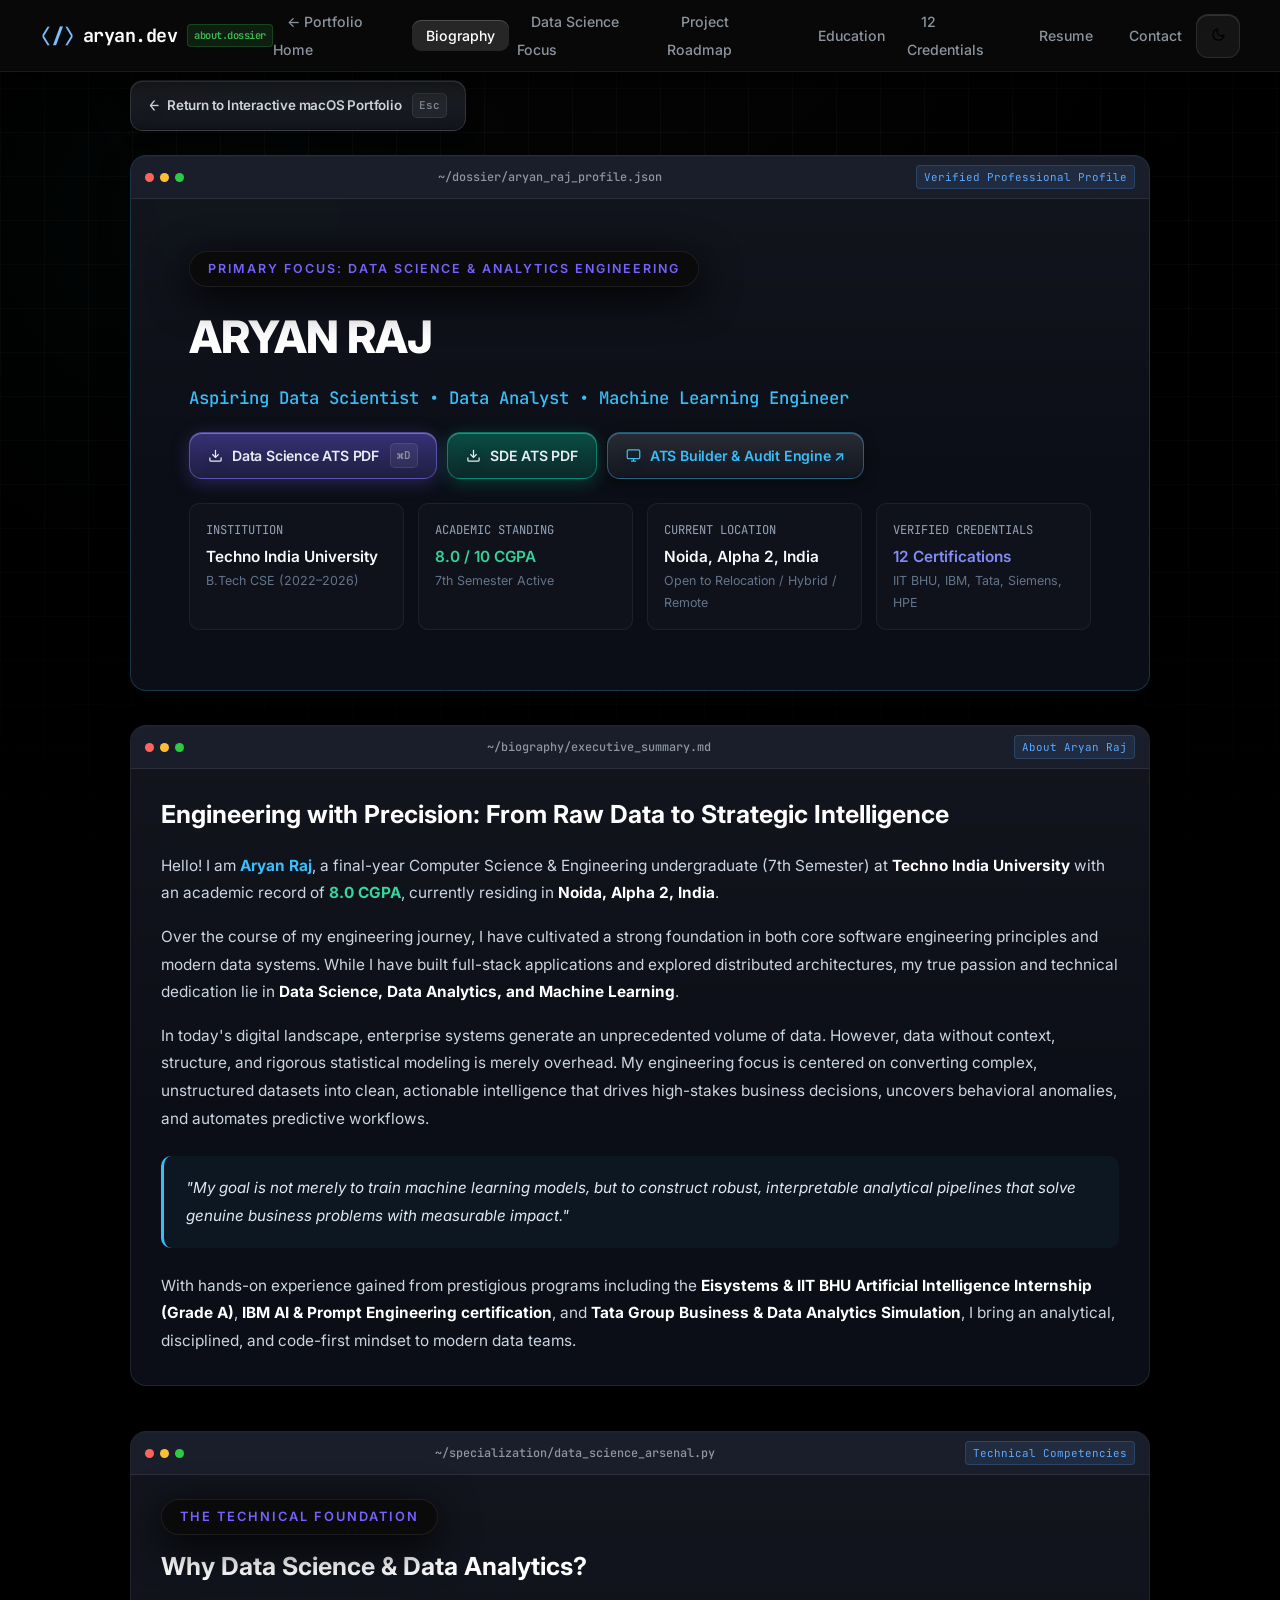
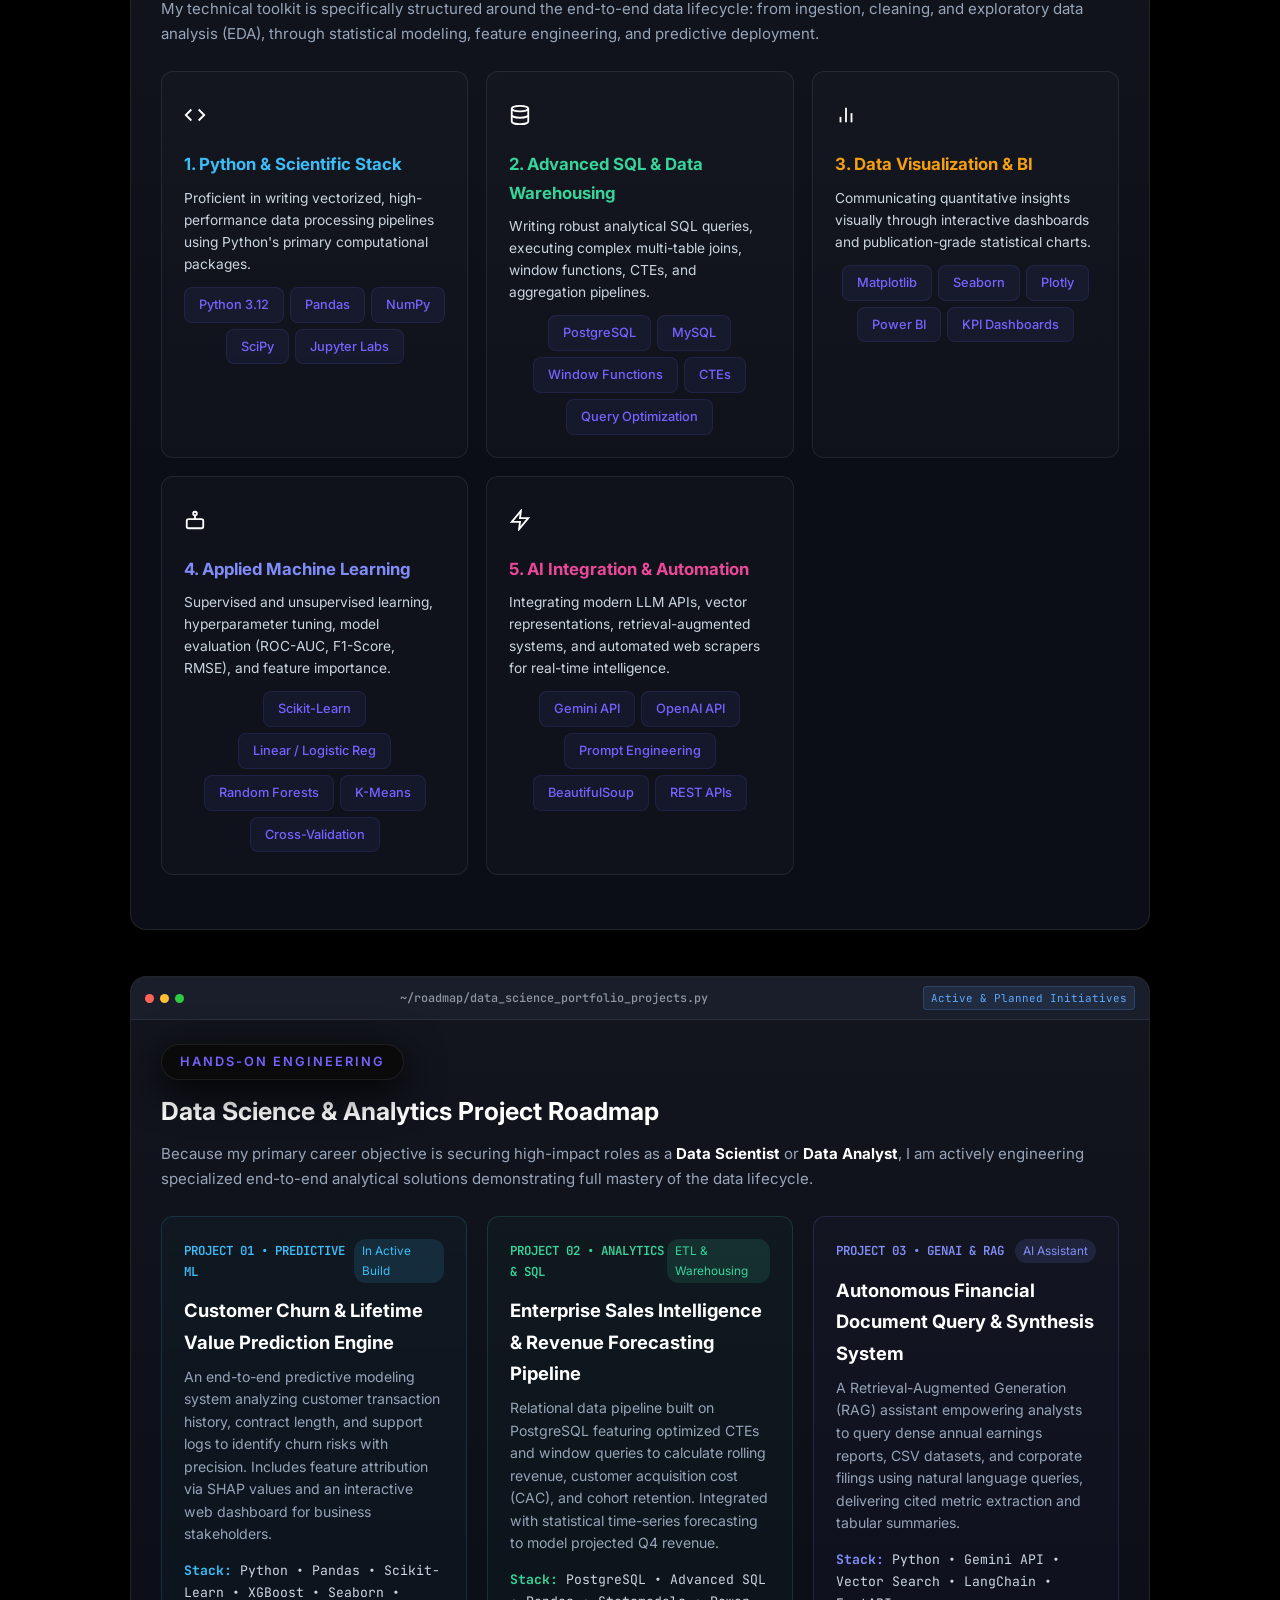
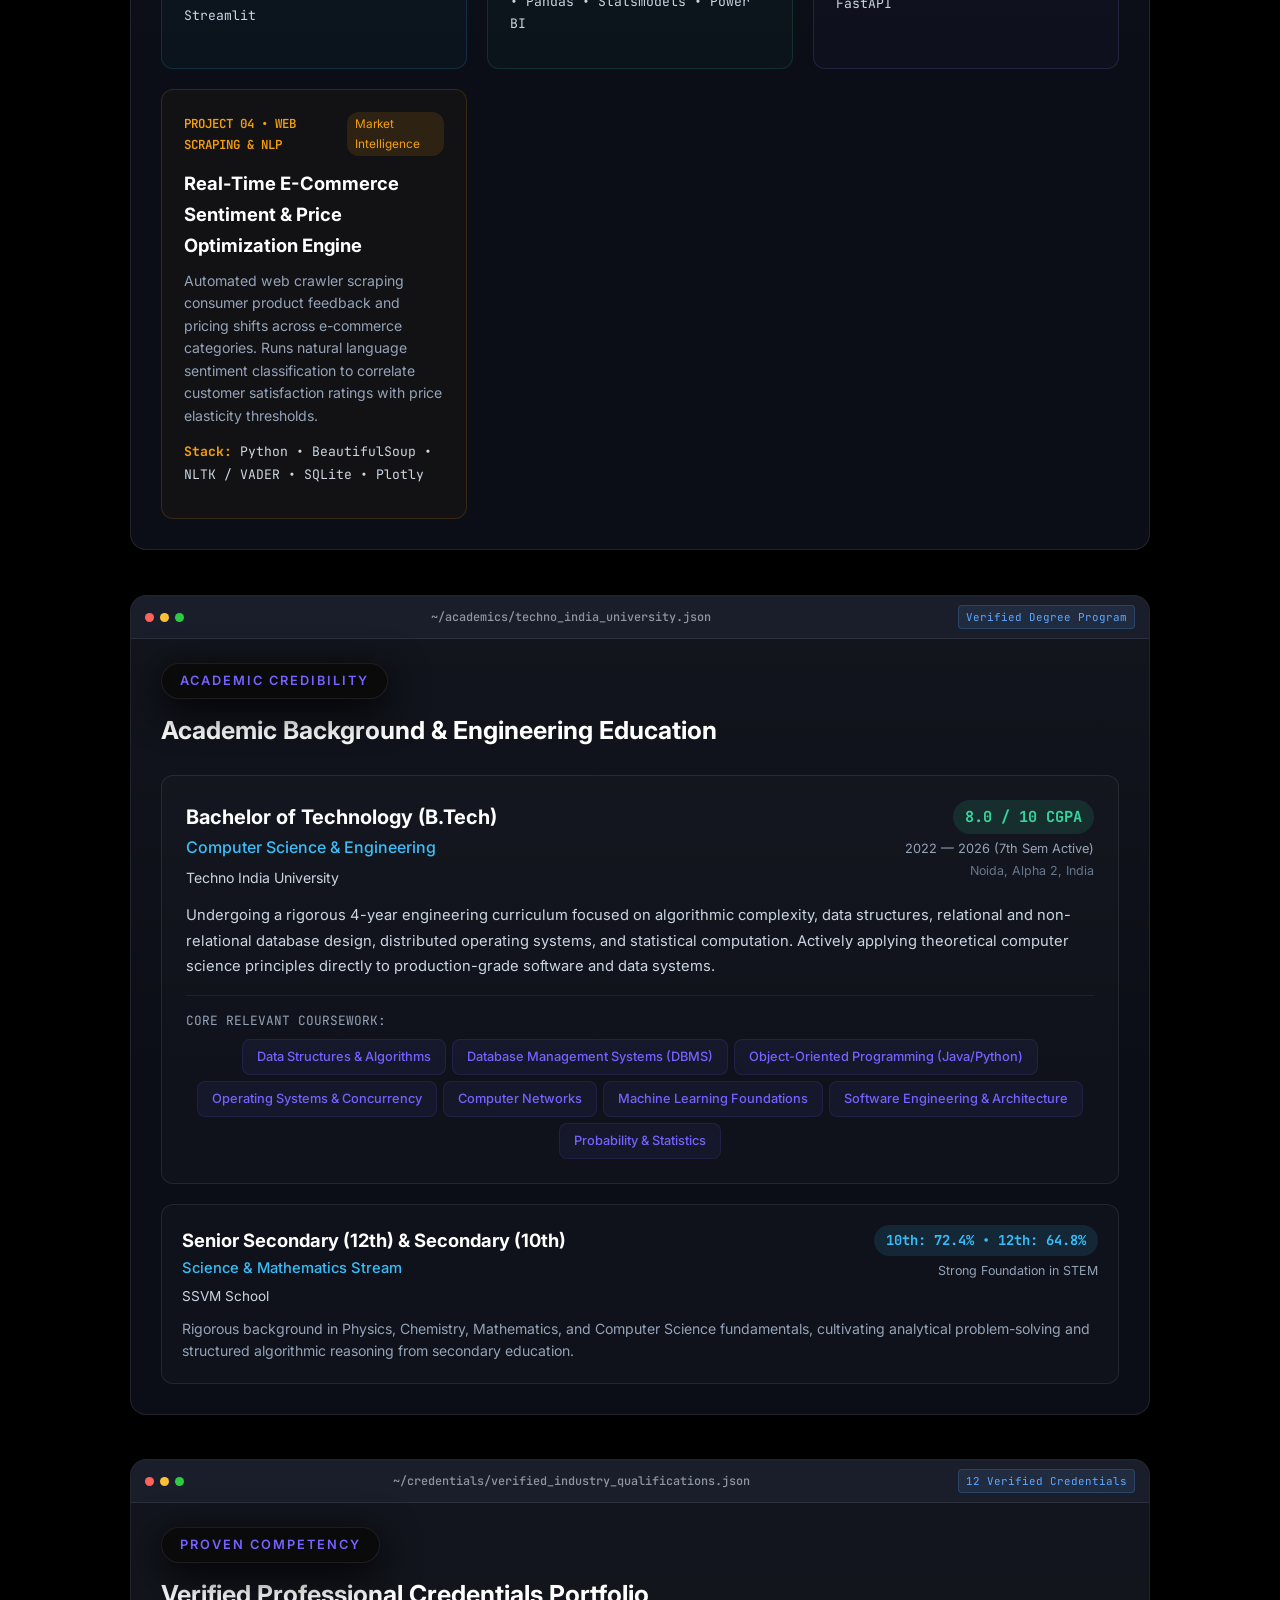
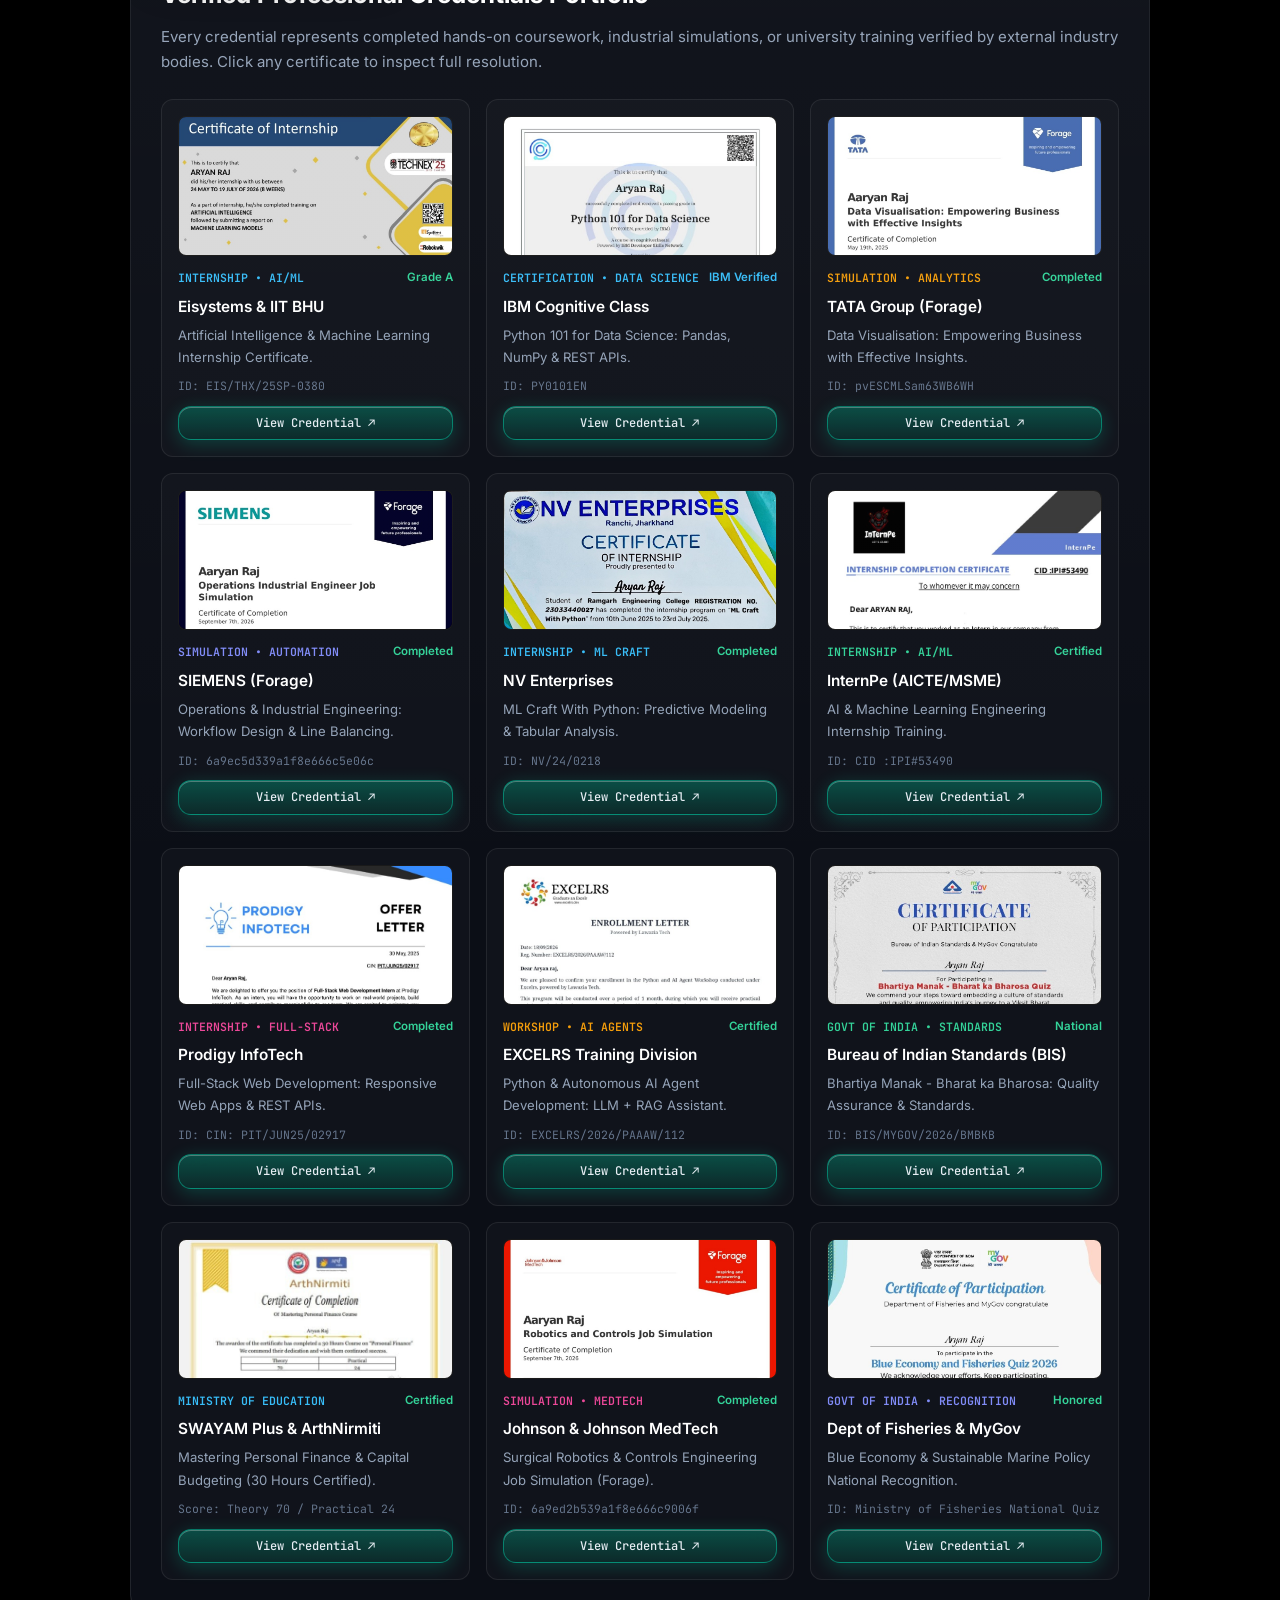
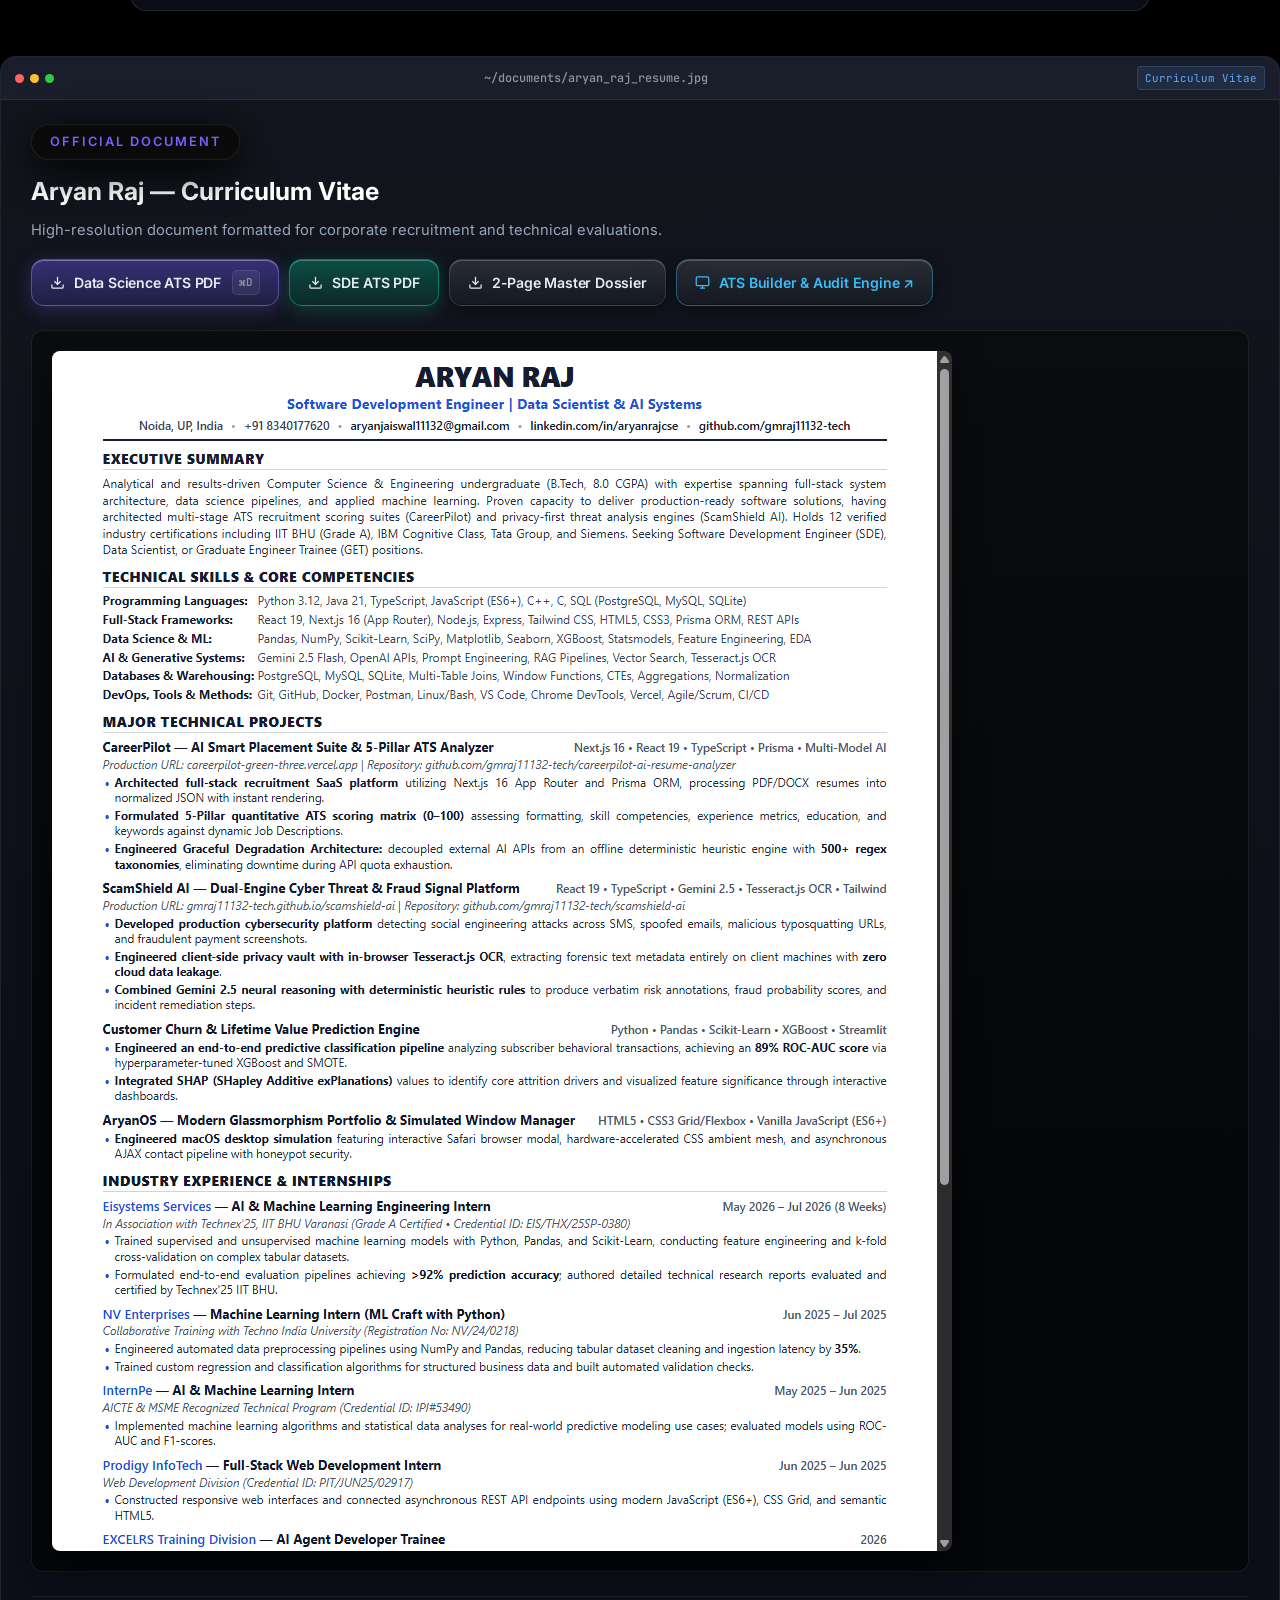
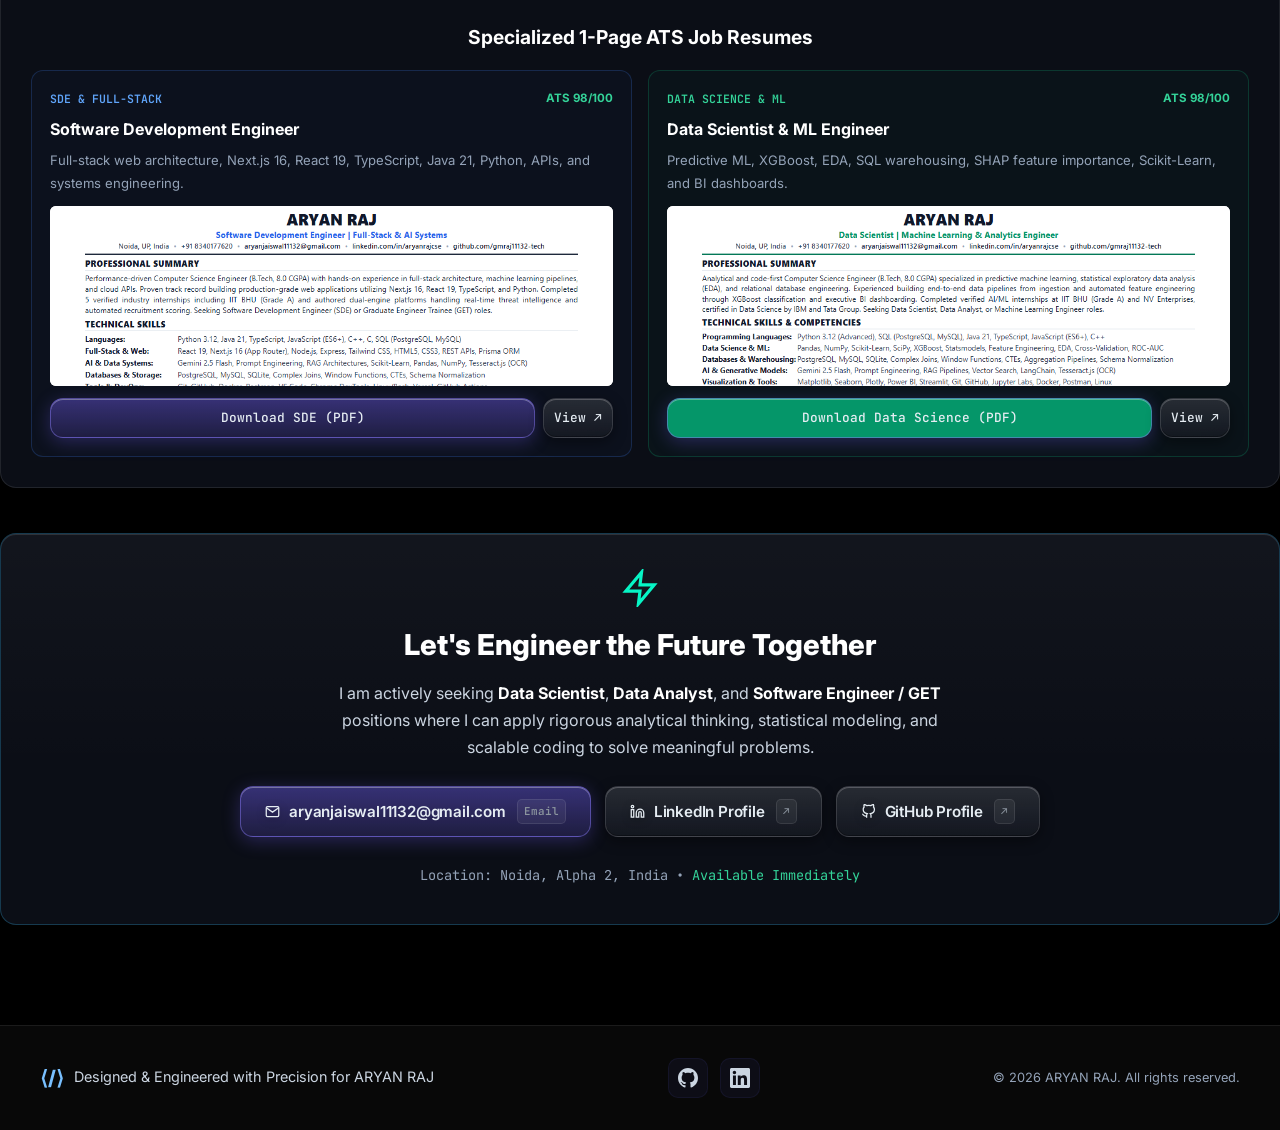
==== commit 6b0f0ce8: "feat: integrate 2026 industry ATS resume suite, SDE & Data Science PDFs, ATS builder engine, and upd" ====
--- a/about.html
+++ b/about.html
@@ -96,18 +96,24 @@
                             </p>
                         </div>
                         <div style="display: flex; flex-wrap: wrap; gap: 10px;">
-                            <a href="resume_aryan_raj.jpg" download="Aryan_Raj_Resume.jpg" class="btn-crystal primary ripple-btn">
+                            <a href="Aryan_Raj_ATS_Resume_DataScience.pdf" download="Aryan_Raj_ATS_Resume_DataScience.pdf" class="btn-crystal primary ripple-btn">
                                 <span class="btn-icon">
                                     <svg width="15" height="15" viewBox="0 0 24 24" fill="none" stroke="currentColor" stroke-width="2"><path d="M21 15v4a2 2 0 0 1-2 2H5a2 2 0 0 1-2-2v-4"/><polyline points="7 10 12 15 17 10"/><line x1="12" y1="15" x2="12" y2="3"/></svg>
                                 </span>
-                                <span class="btn-text">Download Resume</span>
+                                <span class="btn-text">Data Science ATS PDF</span>
                                 <span class="btn-kbd">⌘D</span>
                             </a>
-                            <a href="#dossier-resume" class="btn-crystal secondary ripple-btn">
+                            <a href="Aryan_Raj_ATS_Resume_SDE.pdf" download="Aryan_Raj_ATS_Resume_SDE.pdf" class="btn-crystal secondary ripple-btn">
                                 <span class="btn-icon">
-                                    <svg width="15" height="15" viewBox="0 0 24 24" fill="none" stroke="currentColor" stroke-width="2"><path d="M14 2H6a2 2 0 0 0-2 2v16a2 2 0 0 0 2 2h12a2 2 0 0 0 2-2V8z"/><polyline points="14 2 14 8 20 8"/></svg>
+                                    <svg width="15" height="15" viewBox="0 0 24 24" fill="none" stroke="currentColor" stroke-width="2"><path d="M21 15v4a2 2 0 0 1-2 2H5a2 2 0 0 1-2-2v-4"/><polyline points="7 10 12 15 17 10"/><line x1="12" y1="15" x2="12" y2="3"/></svg>
                                 </span>
-                                <span class="btn-text">View Document</span>
+                                <span class="btn-text">SDE ATS PDF</span>
+                            </a>
+                            <a href="ats-resume-builder.html" target="_blank" class="btn-crystal ripple-btn" style="border-color: rgba(56, 189, 248, 0.4); color: #38bdf8;">
+                                <span class="btn-icon">
+                                    <svg width="15" height="15" viewBox="0 0 24 24" fill="none" stroke="currentColor" stroke-width="2"><rect x="2" y="3" width="20" height="14" rx="2" ry="2"></rect><line x1="8" y1="21" x2="16" y2="21"></line><line x1="12" y1="17" x2="12" y2="21"></line></svg>
+                                </span>
+                                <span class="btn-text">ATS Builder &amp; Audit Engine ↗</span>
                             </a>
                         </div>
                     </div>
@@ -697,19 +703,81 @@
                                 High-resolution document formatted for corporate recruitment and technical evaluations.
                             </p>
                         </div>
-                        <div style="display: flex; gap: 10px;">
-                            <a href="resume_aryan_raj.jpg" download="Aryan_Raj_Resume.jpg" class="btn-crystal primary ripple-btn">
+                        <div style="display: flex; flex-wrap: wrap; gap: 10px;">
+                            <a href="Aryan_Raj_ATS_Resume_DataScience.pdf" download="Aryan_Raj_ATS_Resume_DataScience.pdf" class="btn-crystal primary ripple-btn">
                                 <span class="btn-icon">
                                     <svg width="15" height="15" viewBox="0 0 24 24" fill="none" stroke="currentColor" stroke-width="2"><path d="M21 15v4a2 2 0 0 1-2 2H5a2 2 0 0 1-2-2v-4"/><polyline points="7 10 12 15 17 10"/><line x1="12" y1="15" x2="12" y2="3"/></svg>
                                 </span>
-                                <span class="btn-text">Download Official Resume</span>
+                                <span class="btn-text">Data Science ATS PDF</span>
                                 <span class="btn-kbd">⌘D</span>
                             </a>
-                        </div>
-                    </div>
-
-                    <div style="text-align: center; background: #04060a; padding: 20px; border-radius: 12px; border: 1px solid rgba(255, 255, 255, 0.08);">
-                        <img src="resume_aryan_raj.jpg" alt="Aryan Raj Professional Resume" style="max-width: 100%; height: auto; border-radius: 8px; box-shadow: 0 10px 30px rgba(0, 0, 0, 0.8);">
+                            <a href="Aryan_Raj_ATS_Resume_SDE.pdf" download="Aryan_Raj_ATS_Resume_SDE.pdf" class="btn-crystal secondary ripple-btn">
+                                <span class="btn-icon">
+                                    <svg width="15" height="15" viewBox="0 0 24 24" fill="none" stroke="currentColor" stroke-width="2"><path d="M21 15v4a2 2 0 0 1-2 2H5a2 2 0 0 1-2-2v-4"/><polyline points="7 10 12 15 17 10"/><line x1="12" y1="15" x2="12" y2="3"/></svg>
+                                </span>
+                                <span class="btn-text">SDE ATS PDF</span>
+                            </a>
+                            <a href="Aryan_Raj_ATS_Resume_Comprehensive.pdf" download="Aryan_Raj_ATS_Resume_Comprehensive.pdf" class="btn-crystal ripple-btn">
+                                <span class="btn-icon">
+                                    <svg width="15" height="15" viewBox="0 0 24 24" fill="none" stroke="currentColor" stroke-width="2"><path d="M21 15v4a2 2 0 0 1-2 2H5a2 2 0 0 1-2-2v-4"/><polyline points="7 10 12 15 17 10"/><line x1="12" y1="15" x2="12" y2="3"/></svg>
+                                </span>
+                                <span class="btn-text">2-Page Master Dossier</span>
+                            </a>
+                            <a href="ats-resume-builder.html" target="_blank" class="btn-crystal ripple-btn" style="border-color: rgba(56, 189, 248, 0.4); color: #38bdf8;">
+                                <span class="btn-icon">
+                                    <svg width="15" height="15" viewBox="0 0 24 24" fill="none" stroke="currentColor" stroke-width="2"><rect x="2" y="3" width="20" height="14" rx="2" ry="2"></rect><line x1="8" y1="21" x2="16" y2="21"></line><line x1="12" y1="17" x2="12" y2="21"></line></svg>
+                                </span>
+                                <span class="btn-text">ATS Builder &amp; Audit Engine ↗</span>
+                            </a>
+                        </div>
+                    </div>
+
+                    <div style="text-align: center; background: #04060a; padding: 20px; border-radius: 12px; border: 1px solid rgba(255, 255, 255, 0.08); margin-bottom: 24px;">
+                        <img src="resume_comprehensive_preview.png" alt="Aryan Raj Master Technical Resume Document" style="max-width: 100%; height: auto; border-radius: 8px; box-shadow: 0 10px 30px rgba(0, 0, 0, 0.8);">
+                    </div>
+
+                    <!-- Role-Tailored Resumes Grid in Dossier -->
+                    <div style="border-top: 1px solid rgba(255, 255, 255, 0.08); padding-top: 24px;">
+                        <h3 style="font-size: 1.2rem; font-weight: 700; color: #ffffff; margin-bottom: 16px; text-align: center;">Specialized 1-Page ATS Job Resumes</h3>
+                        <div style="display: grid; grid-template-columns: repeat(auto-fit, minmax(280px, 1fr)); gap: 16px;">
+                            <!-- SDE Card -->
+                            <div style="padding: 18px; border-radius: 12px; background: rgba(59, 130, 246, 0.03); border: 1px solid rgba(59, 130, 246, 0.22);">
+                                <div style="display: flex; justify-content: space-between; align-items: center; margin-bottom: 8px;">
+                                    <span style="font-size: 0.72rem; color: #60a5fa; font-weight: 600; font-family: 'JetBrains Mono', monospace;">SDE &amp; FULL-STACK</span>
+                                    <span style="font-size: 0.72rem; color: #34d399; font-weight: 700;">ATS 98/100</span>
+                                </div>
+                                <h4 style="font-size: 1rem; font-weight: 700; color: #ffffff; margin-bottom: 6px;">Software Development Engineer</h4>
+                                <p style="font-size: 0.82rem; color: #94a3b8; margin-bottom: 12px;">Full-stack web architecture, Next.js 16, React 19, TypeScript, Java 21, Python, APIs, and systems engineering.</p>
+                                <img src="resume_sde_preview.png" alt="SDE Resume Preview" style="width: 100%; height: 180px; object-fit: cover; object-position: top; border-radius: 6px; margin-bottom: 12px; background: #fff;">
+                                <div style="display: flex; gap: 8px;">
+                                    <a href="Aryan_Raj_ATS_Resume_SDE.pdf" download="Aryan_Raj_ATS_Resume_SDE.pdf" class="btn-crystal primary ripple-btn" style="flex: 1; justify-content: center; font-size: 0.8rem; padding: 8px 10px;">
+                                        <span>Download SDE (PDF)</span>
+                                    </a>
+                                    <a href="resume_sde.html" target="_blank" class="btn-crystal ripple-btn" style="font-size: 0.8rem; padding: 8px 10px;">
+                                        <span>View ↗</span>
+                                    </a>
+                                </div>
+                            </div>
+
+                            <!-- Data Science Card -->
+                            <div style="padding: 18px; border-radius: 12px; background: rgba(16, 185, 129, 0.03); border: 1px solid rgba(16, 185, 129, 0.22);">
+                                <div style="display: flex; justify-content: space-between; align-items: center; margin-bottom: 8px;">
+                                    <span style="font-size: 0.72rem; color: #34d399; font-weight: 600; font-family: 'JetBrains Mono', monospace;">DATA SCIENCE &amp; ML</span>
+                                    <span style="font-size: 0.72rem; color: #34d399; font-weight: 700;">ATS 98/100</span>
+                                </div>
+                                <h4 style="font-size: 1rem; font-weight: 700; color: #ffffff; margin-bottom: 6px;">Data Scientist &amp; ML Engineer</h4>
+                                <p style="font-size: 0.82rem; color: #94a3b8; margin-bottom: 12px;">Predictive ML, XGBoost, EDA, SQL warehousing, SHAP feature importance, Scikit-Learn, and BI dashboards.</p>
+                                <img src="resume_ds_preview.png" alt="Data Science Resume Preview" style="width: 100%; height: 180px; object-fit: cover; object-position: top; border-radius: 6px; margin-bottom: 12px; background: #fff;">
+                                <div style="display: flex; gap: 8px;">
+                                    <a href="Aryan_Raj_ATS_Resume_DataScience.pdf" download="Aryan_Raj_ATS_Resume_DataScience.pdf" class="btn-crystal primary ripple-btn" style="flex: 1; justify-content: center; font-size: 0.8rem; padding: 8px 10px; background: #059669;">
+                                        <span>Download Data Science (PDF)</span>
+                                    </a>
+                                    <a href="resume_ds.html" target="_blank" class="btn-crystal ripple-btn" style="font-size: 0.8rem; padding: 8px 10px;">
+                                        <span>View ↗</span>
+                                    </a>
+                                </div>
+                            </div>
+                        </div>
                     </div>
                 </div>
             </section>
--- a/style.css
+++ b/style.css
@@ -3615,6 +3615,7 @@
             0 4px 14px rgba(0, 0, 0, 0.45);
         color: #ffffff;
     }
+}
 
 /* Compact Smartphones (max-width: 480px) */
 @media (max-width: 480px) {
@@ -3721,7 +3722,7 @@
 .boot-screen {
     position: fixed;
     inset: 0;
-    z-index: 9999999 !important;
+    z-index: 99999999 !important;
     background: #000000 !important;
     display: flex;
     align-items: center;
